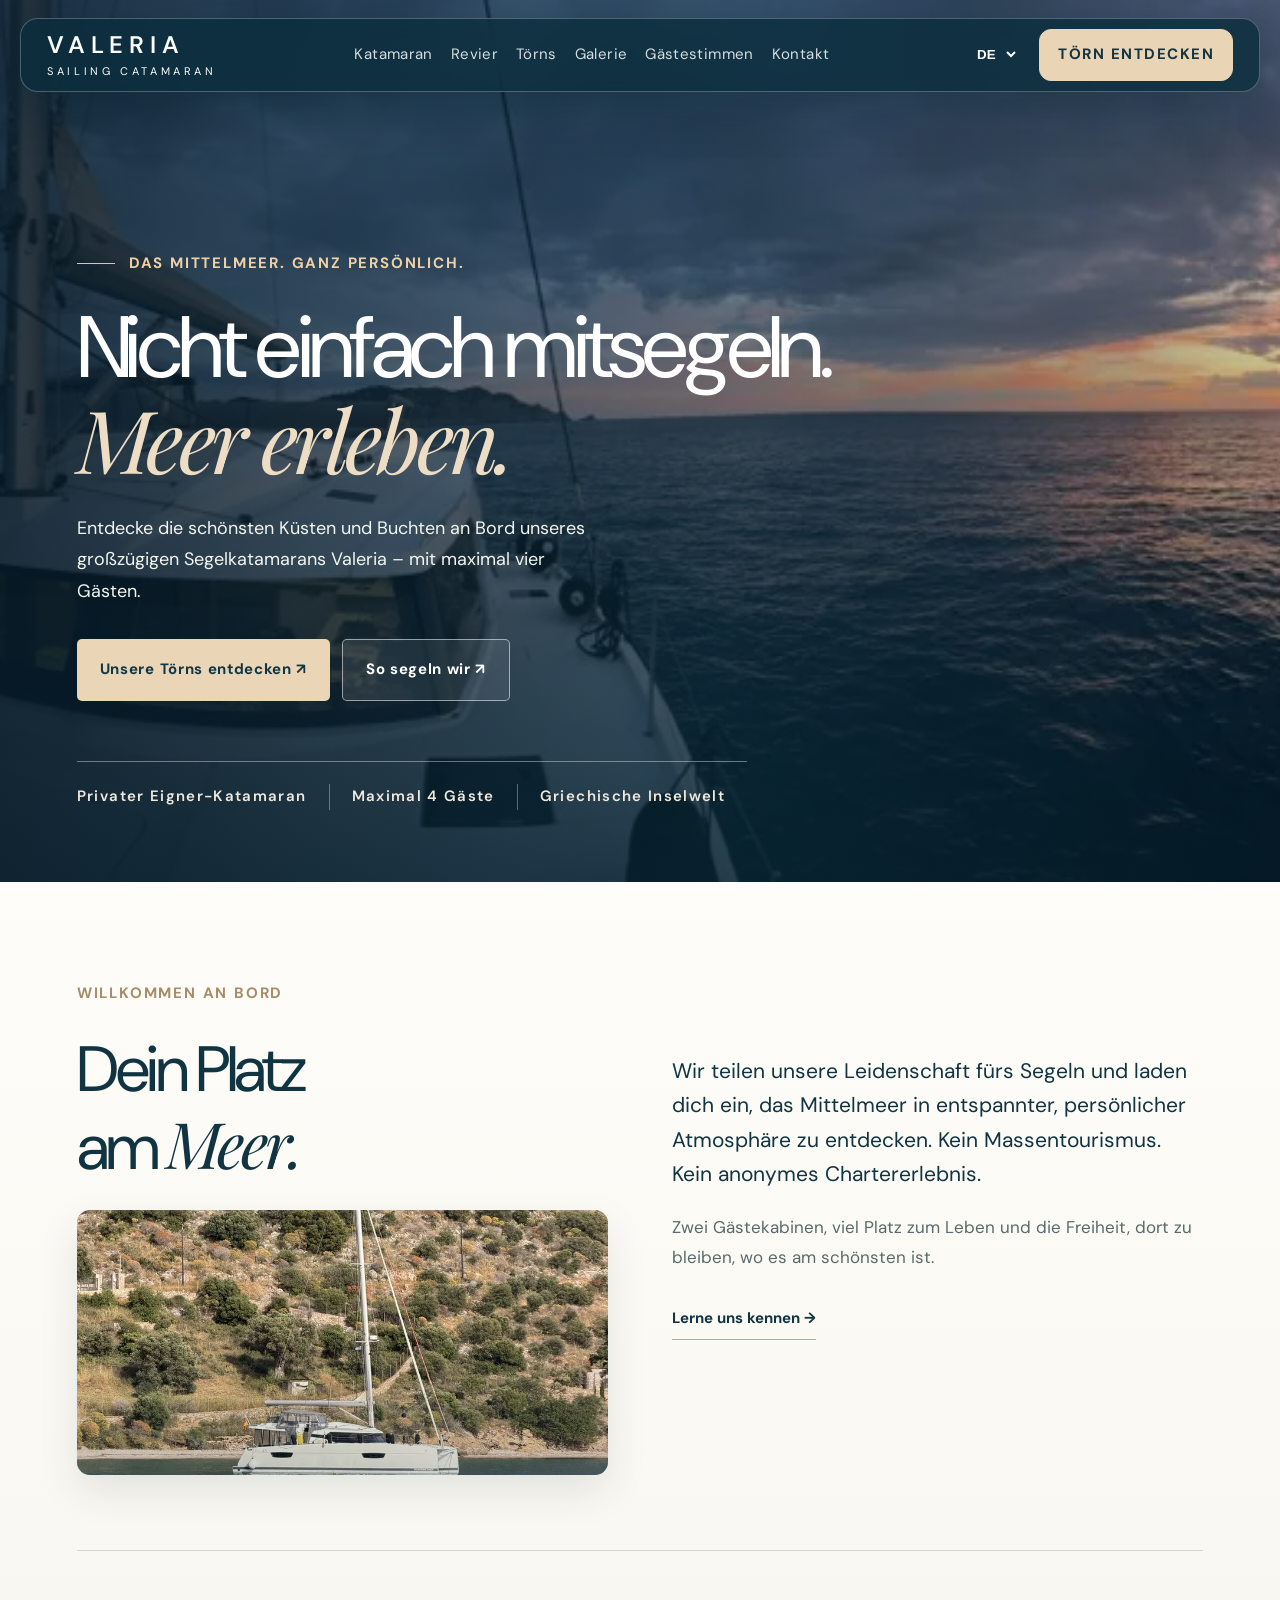
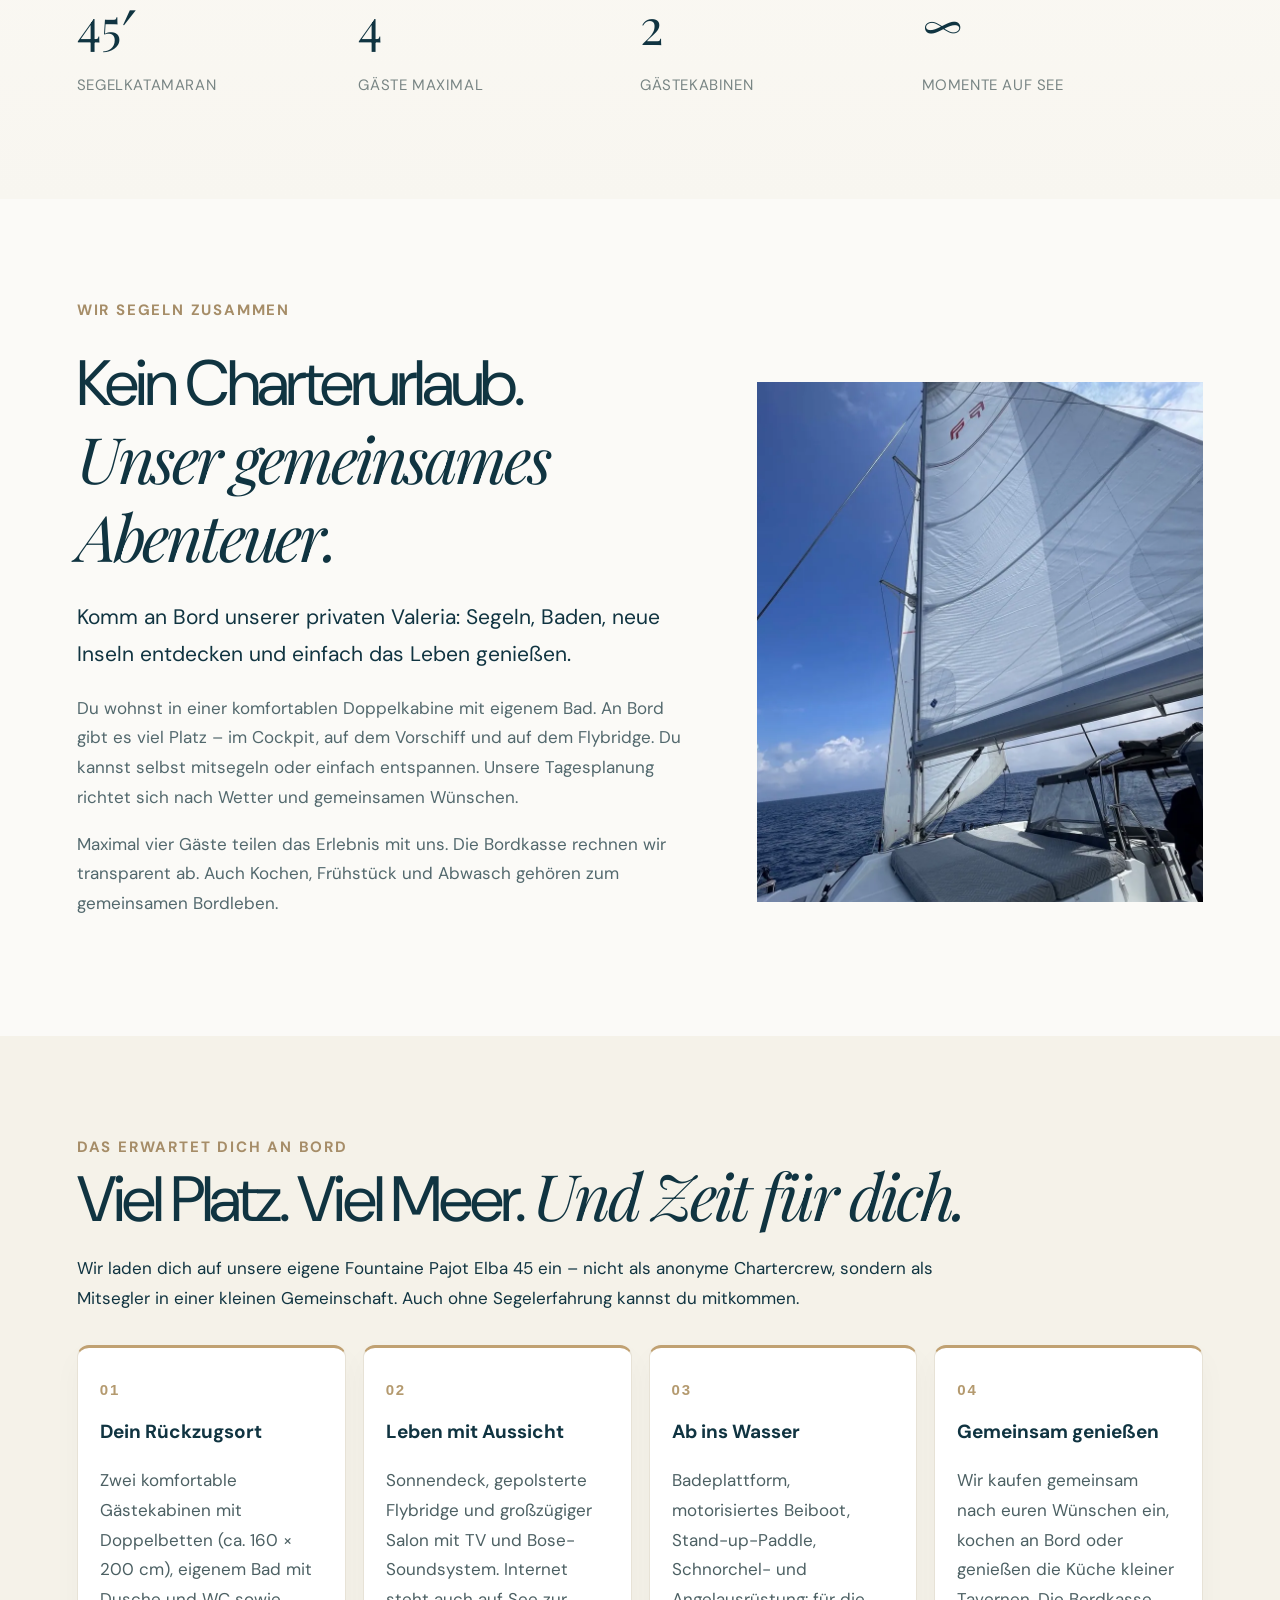
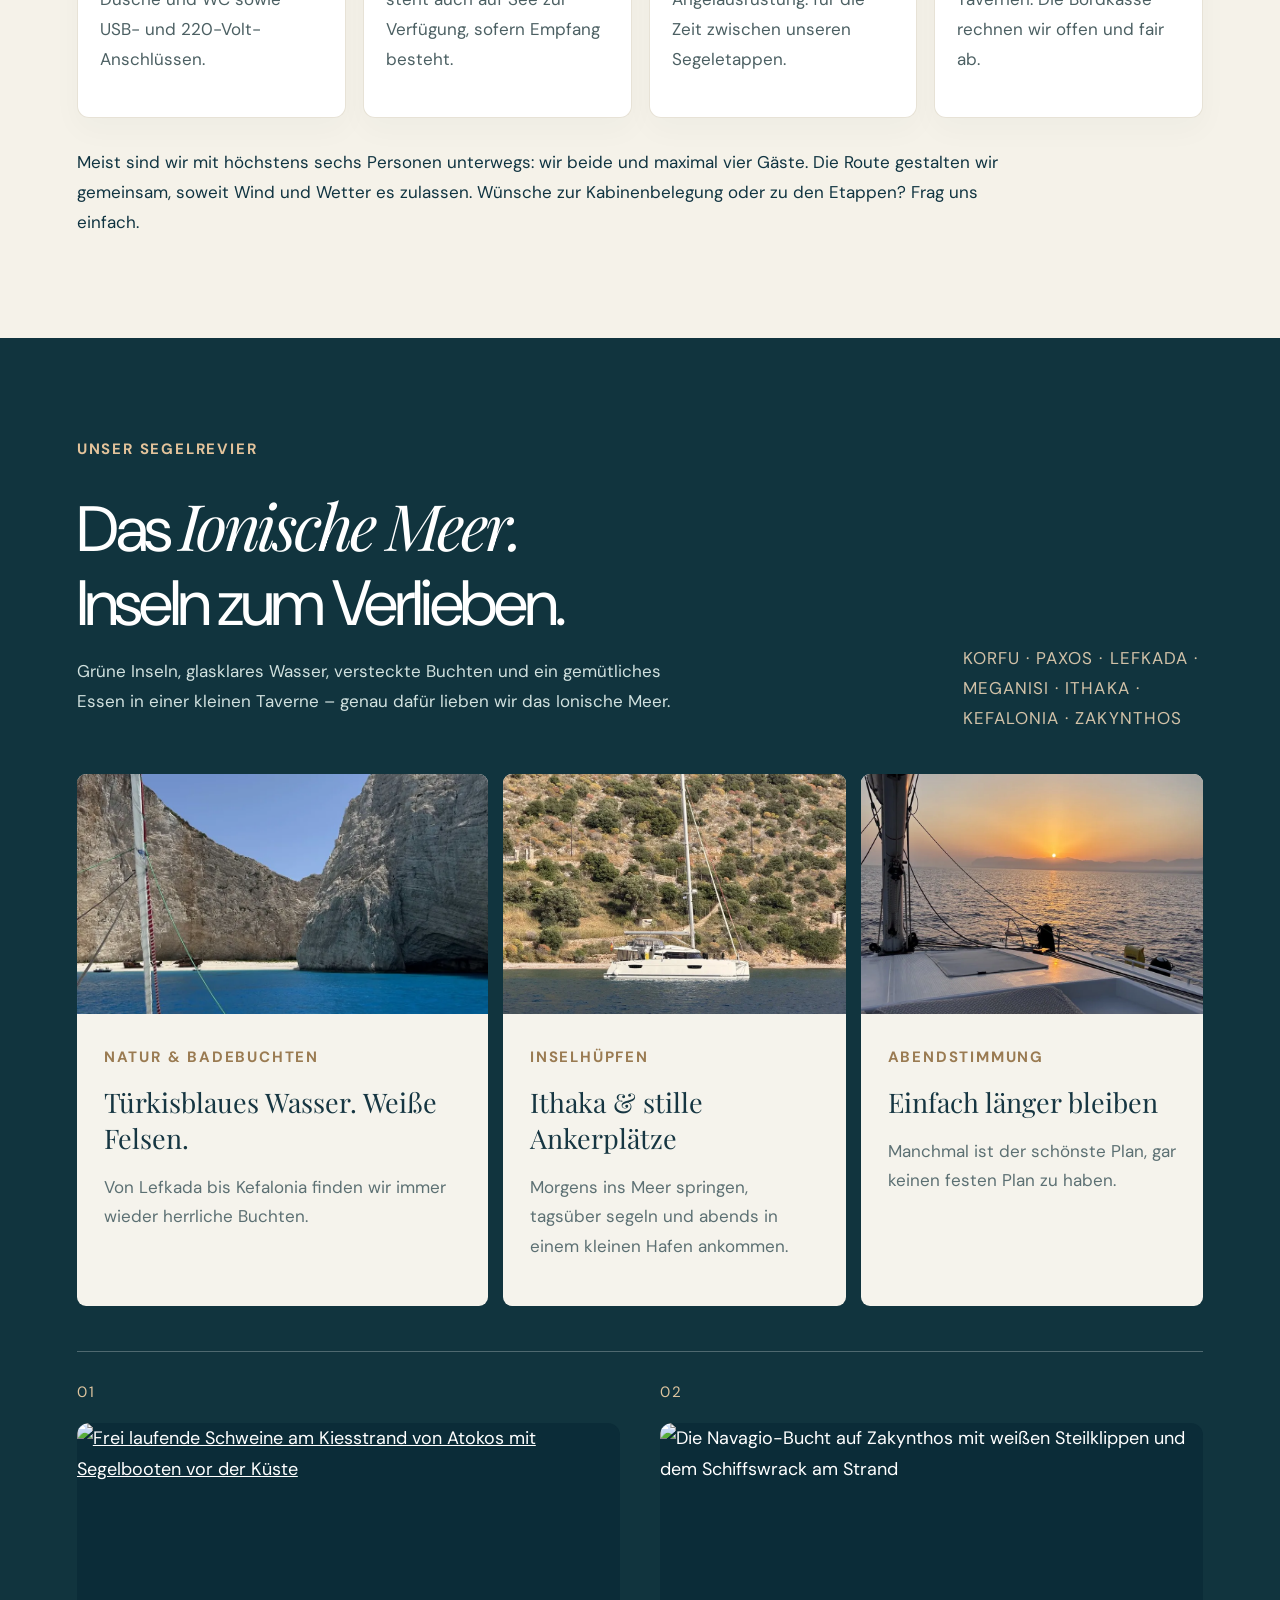
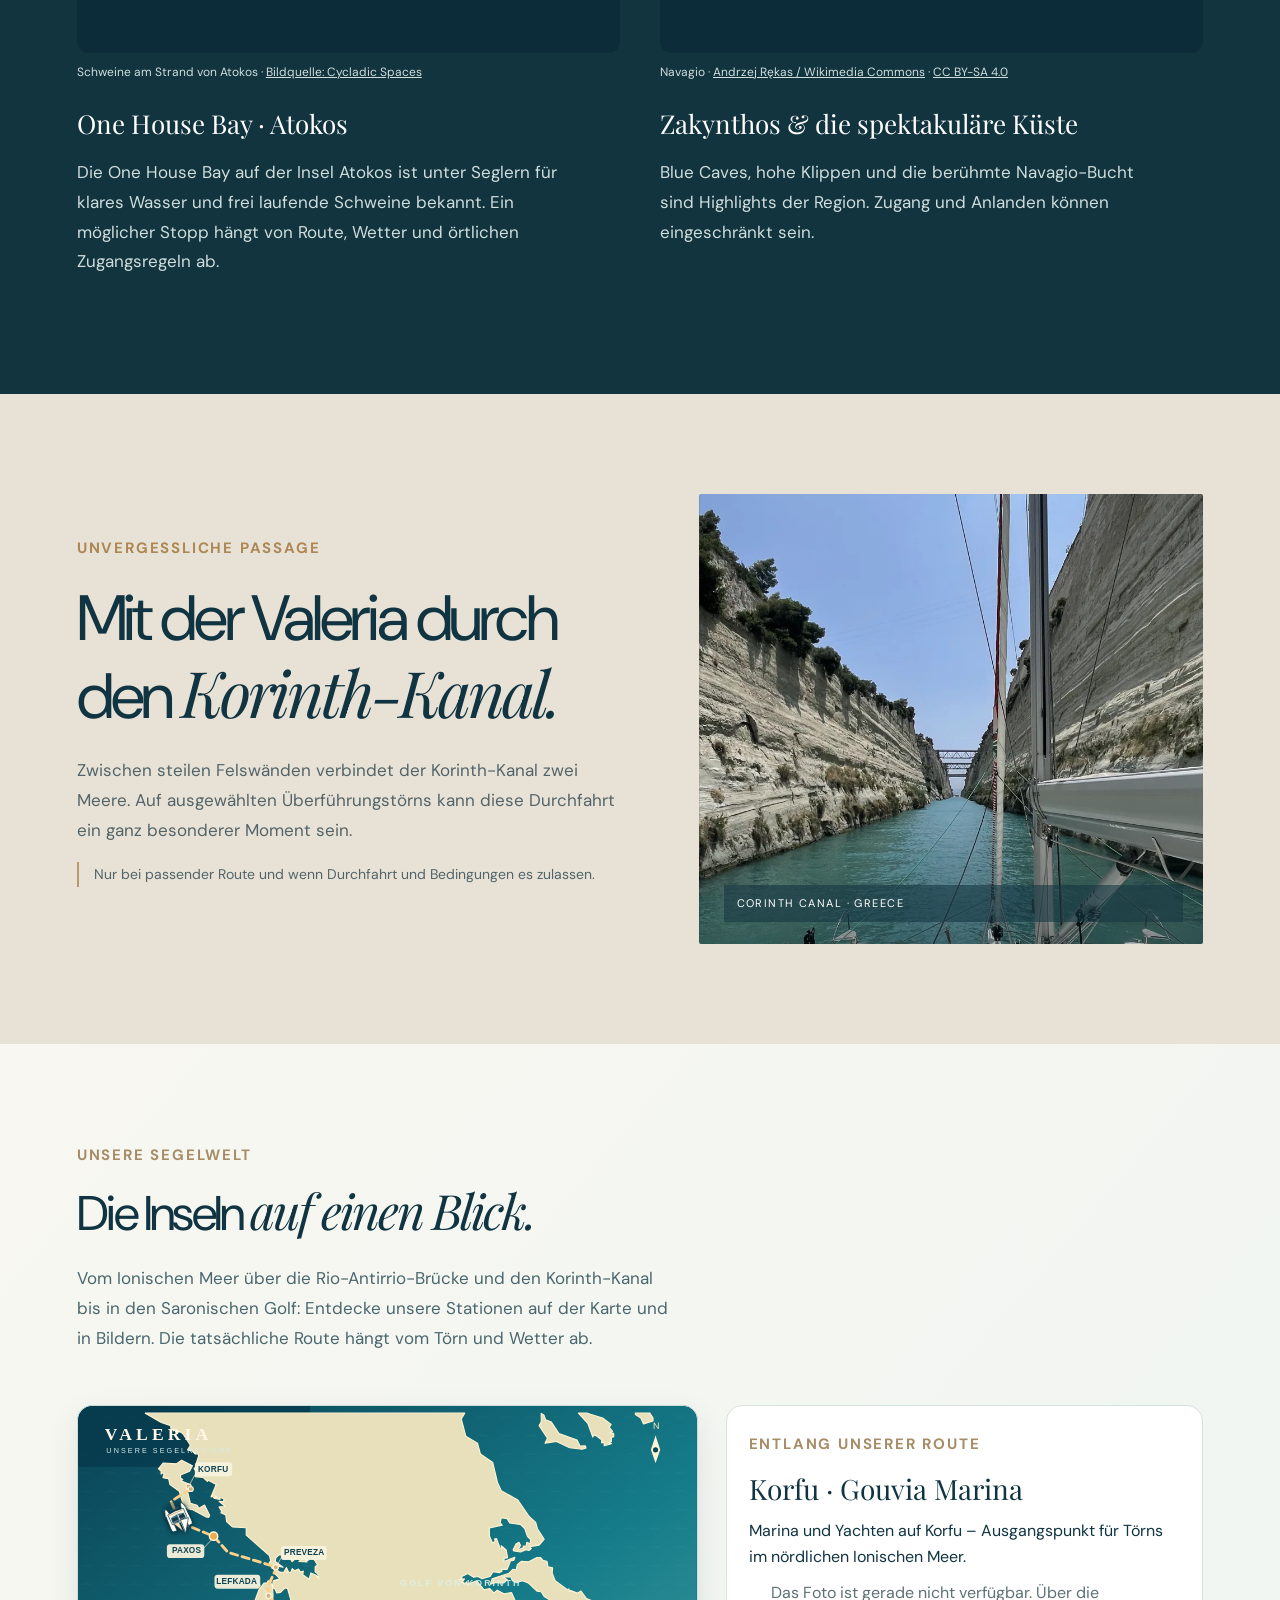
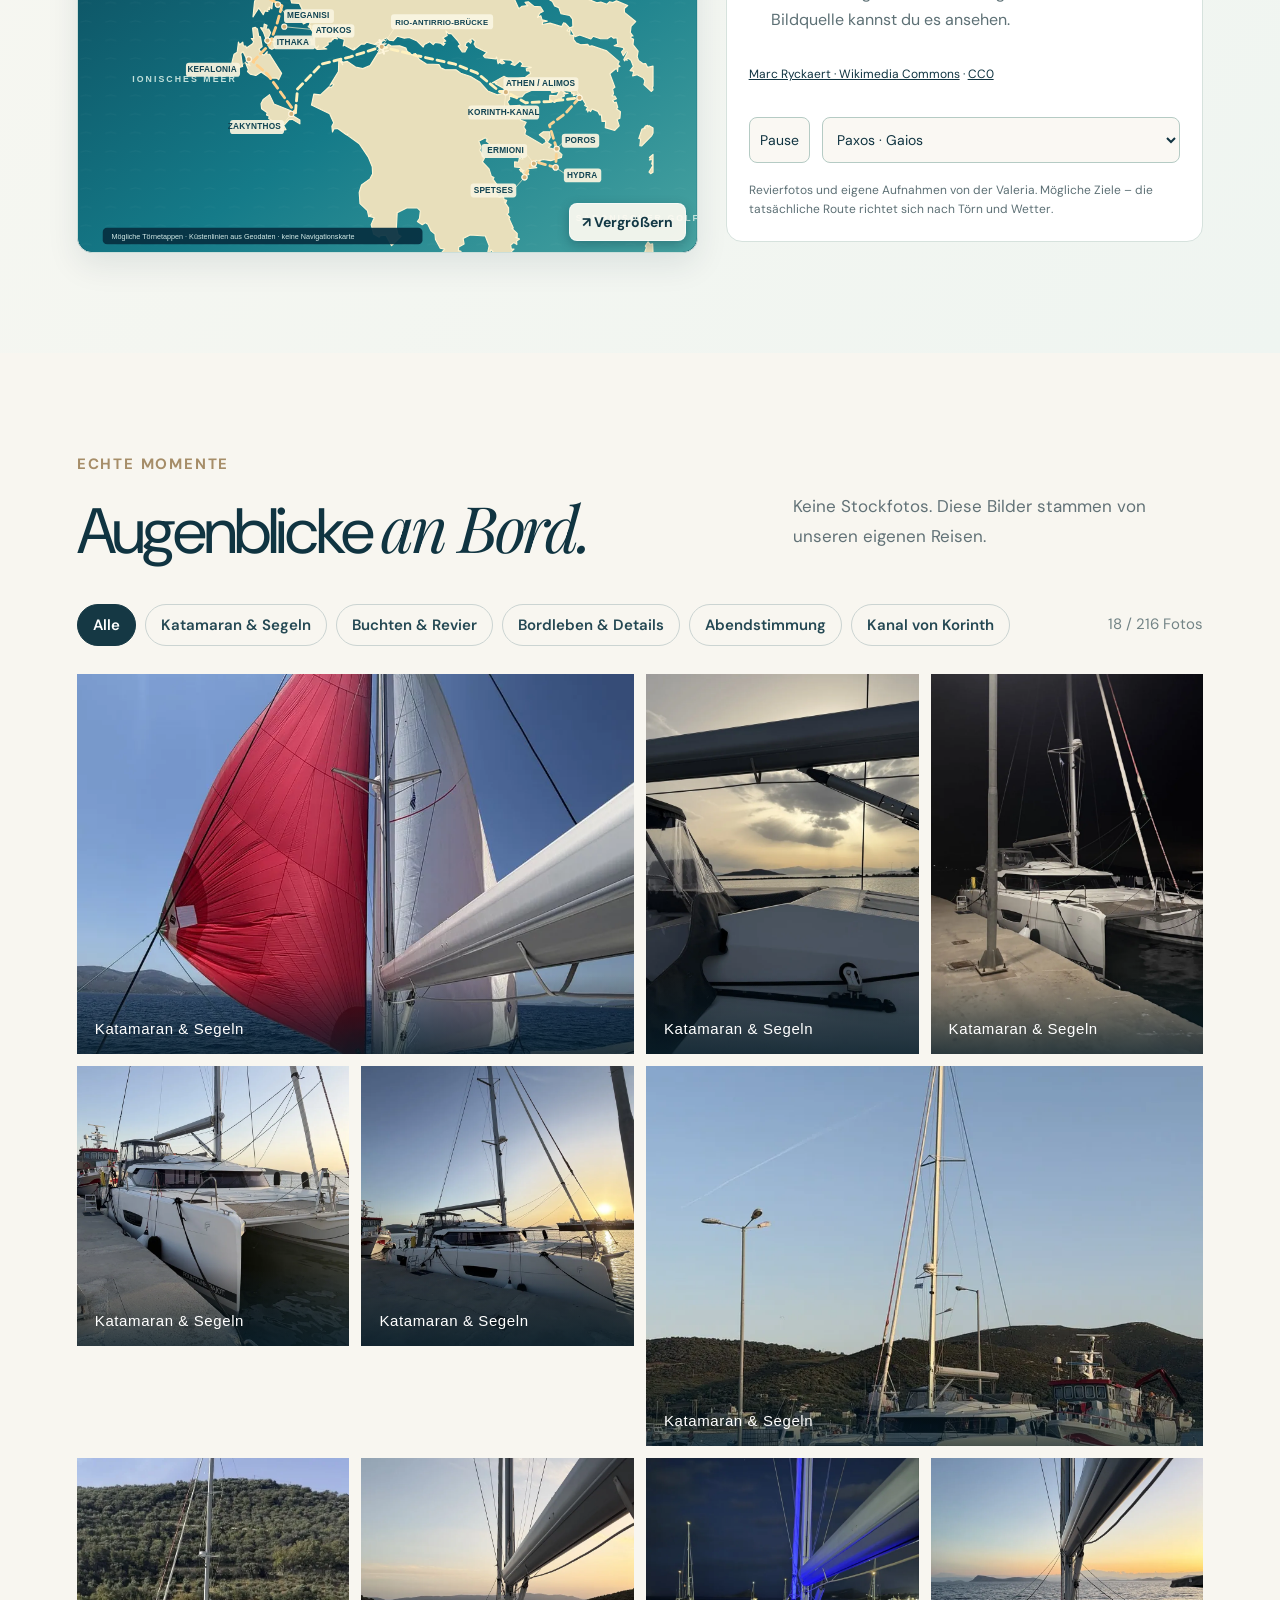
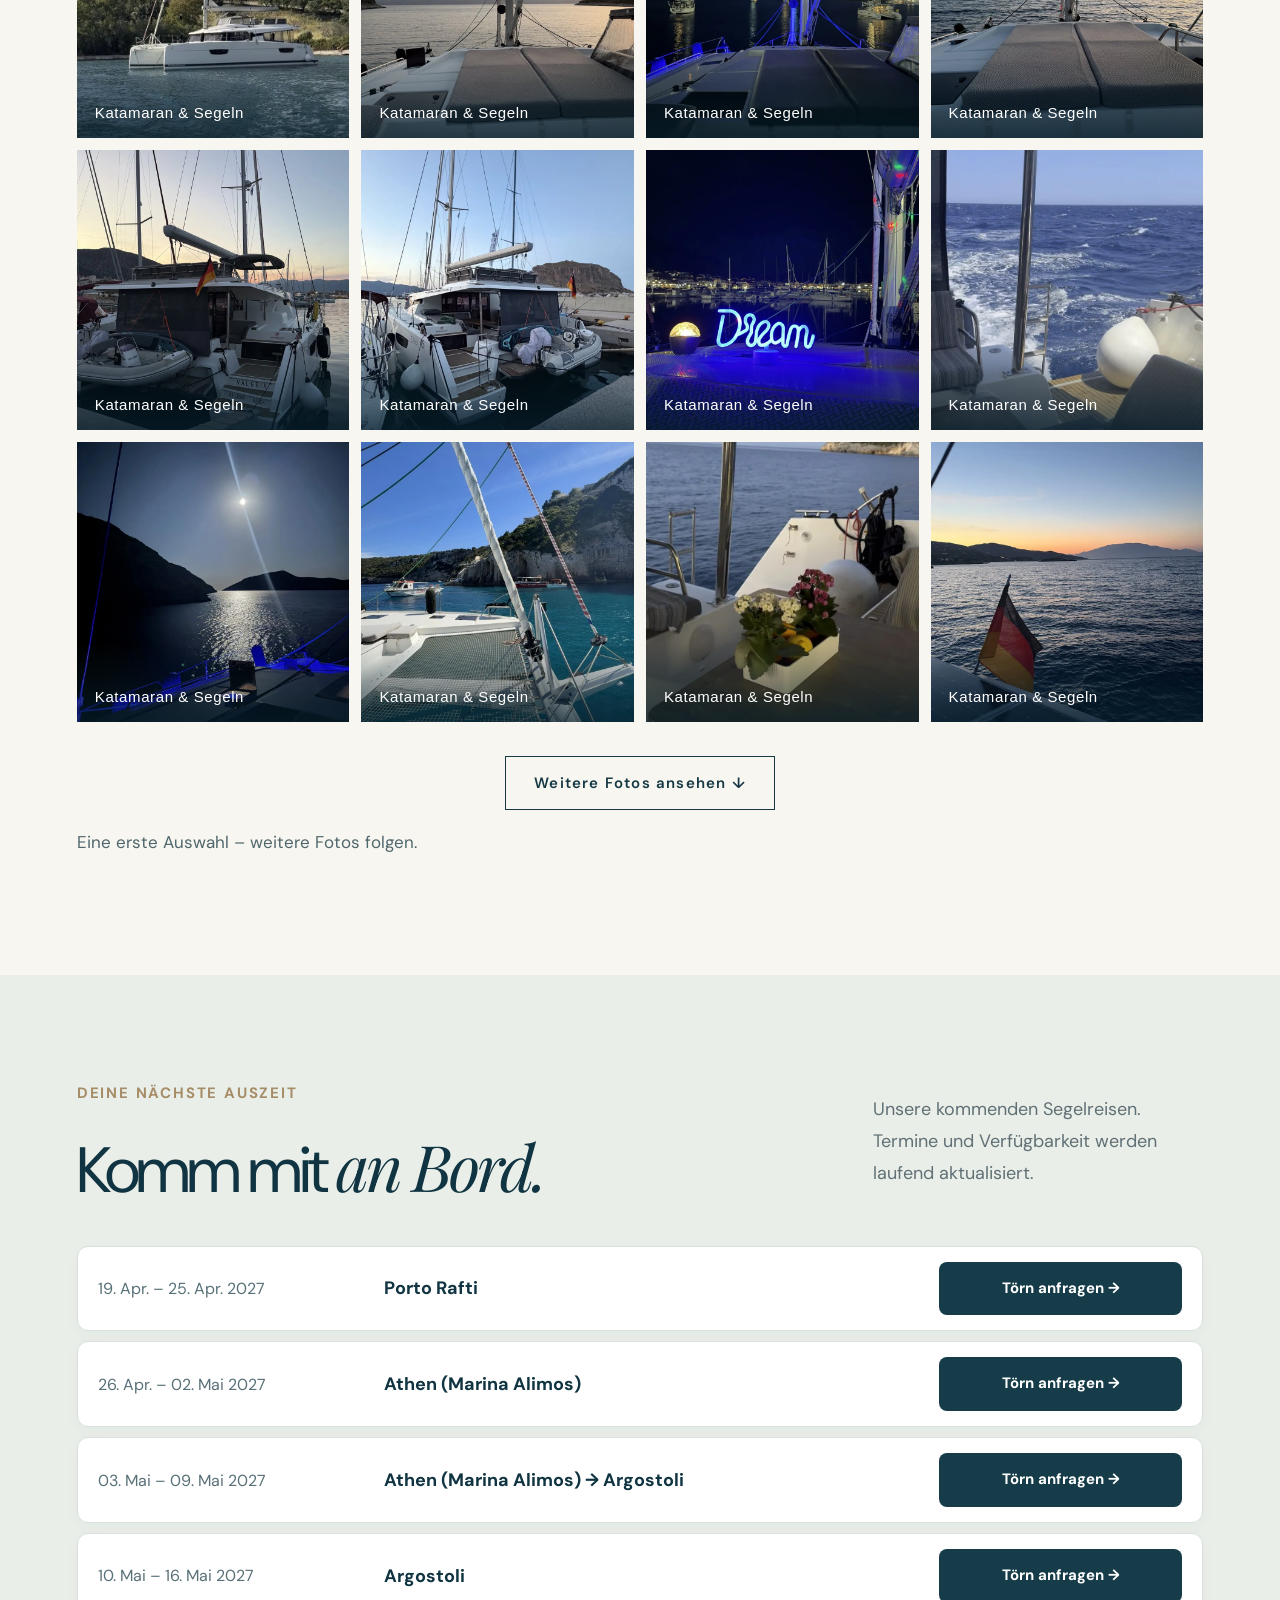
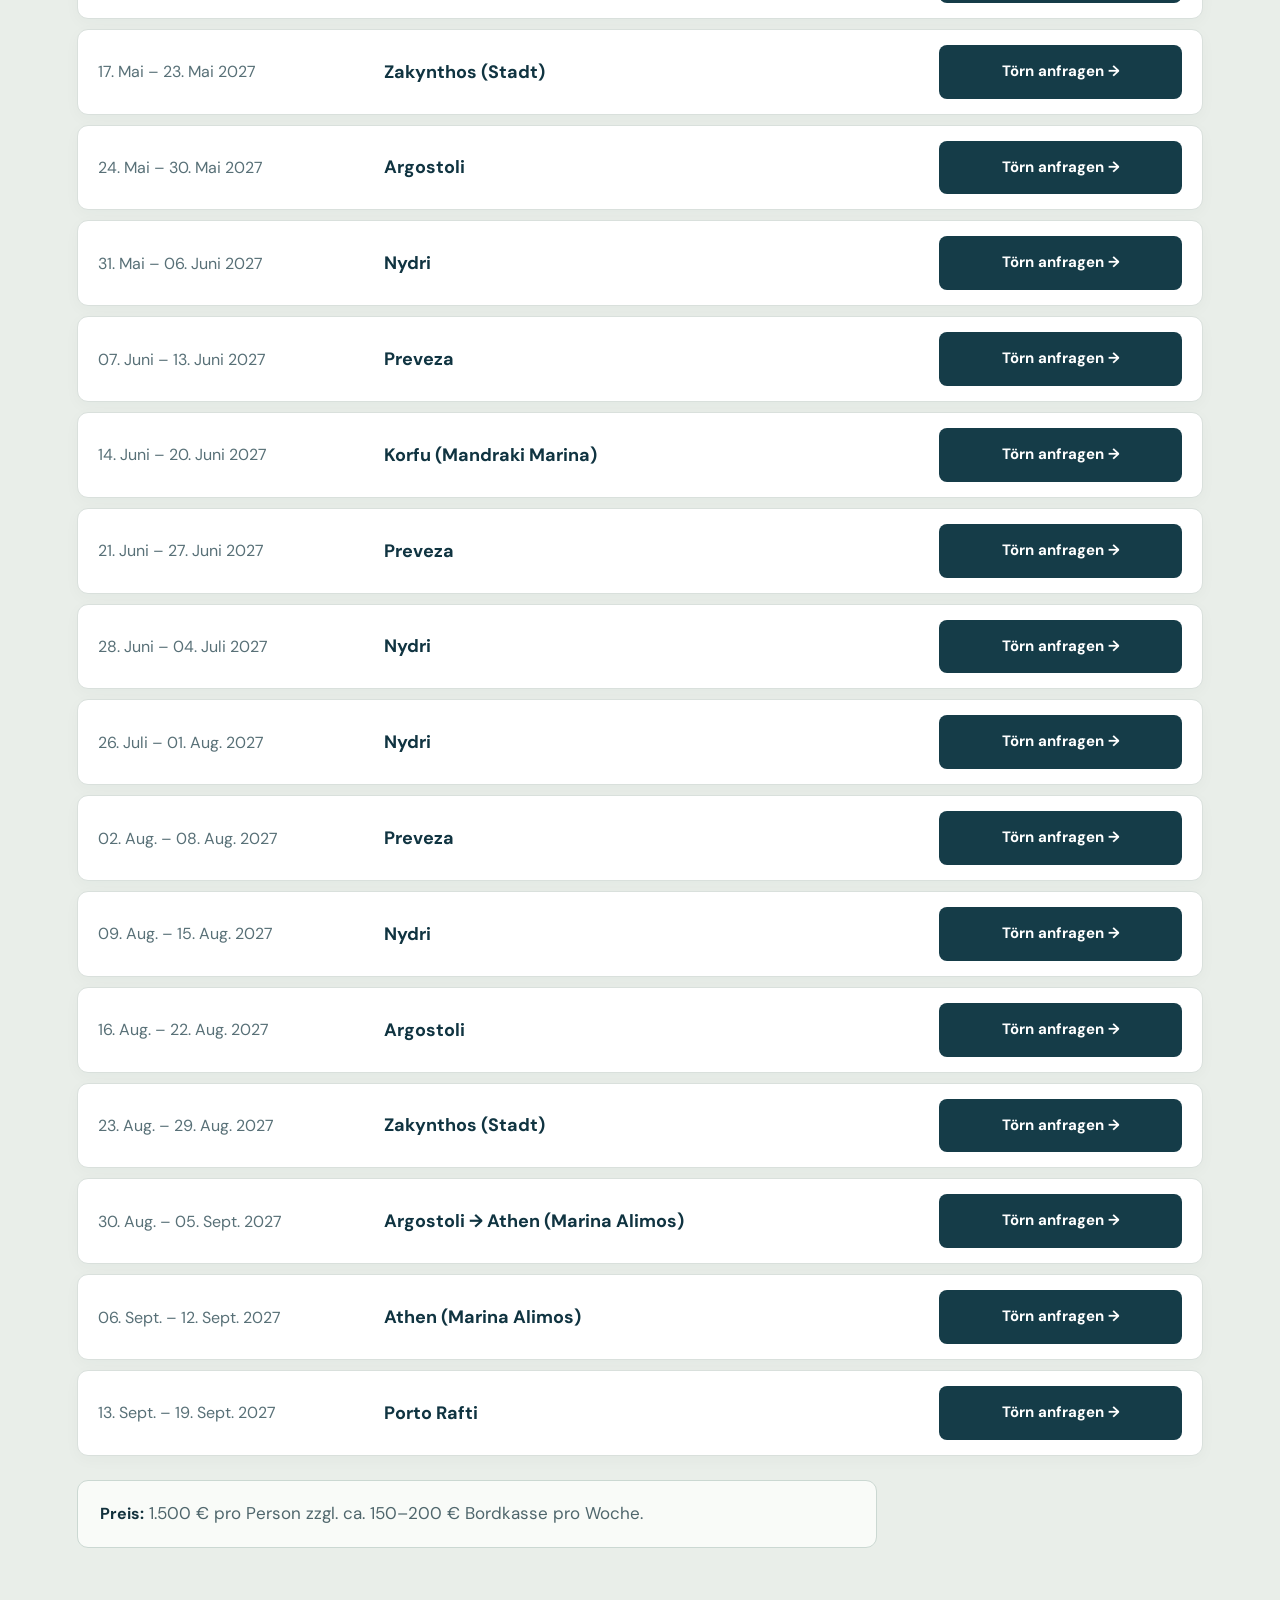
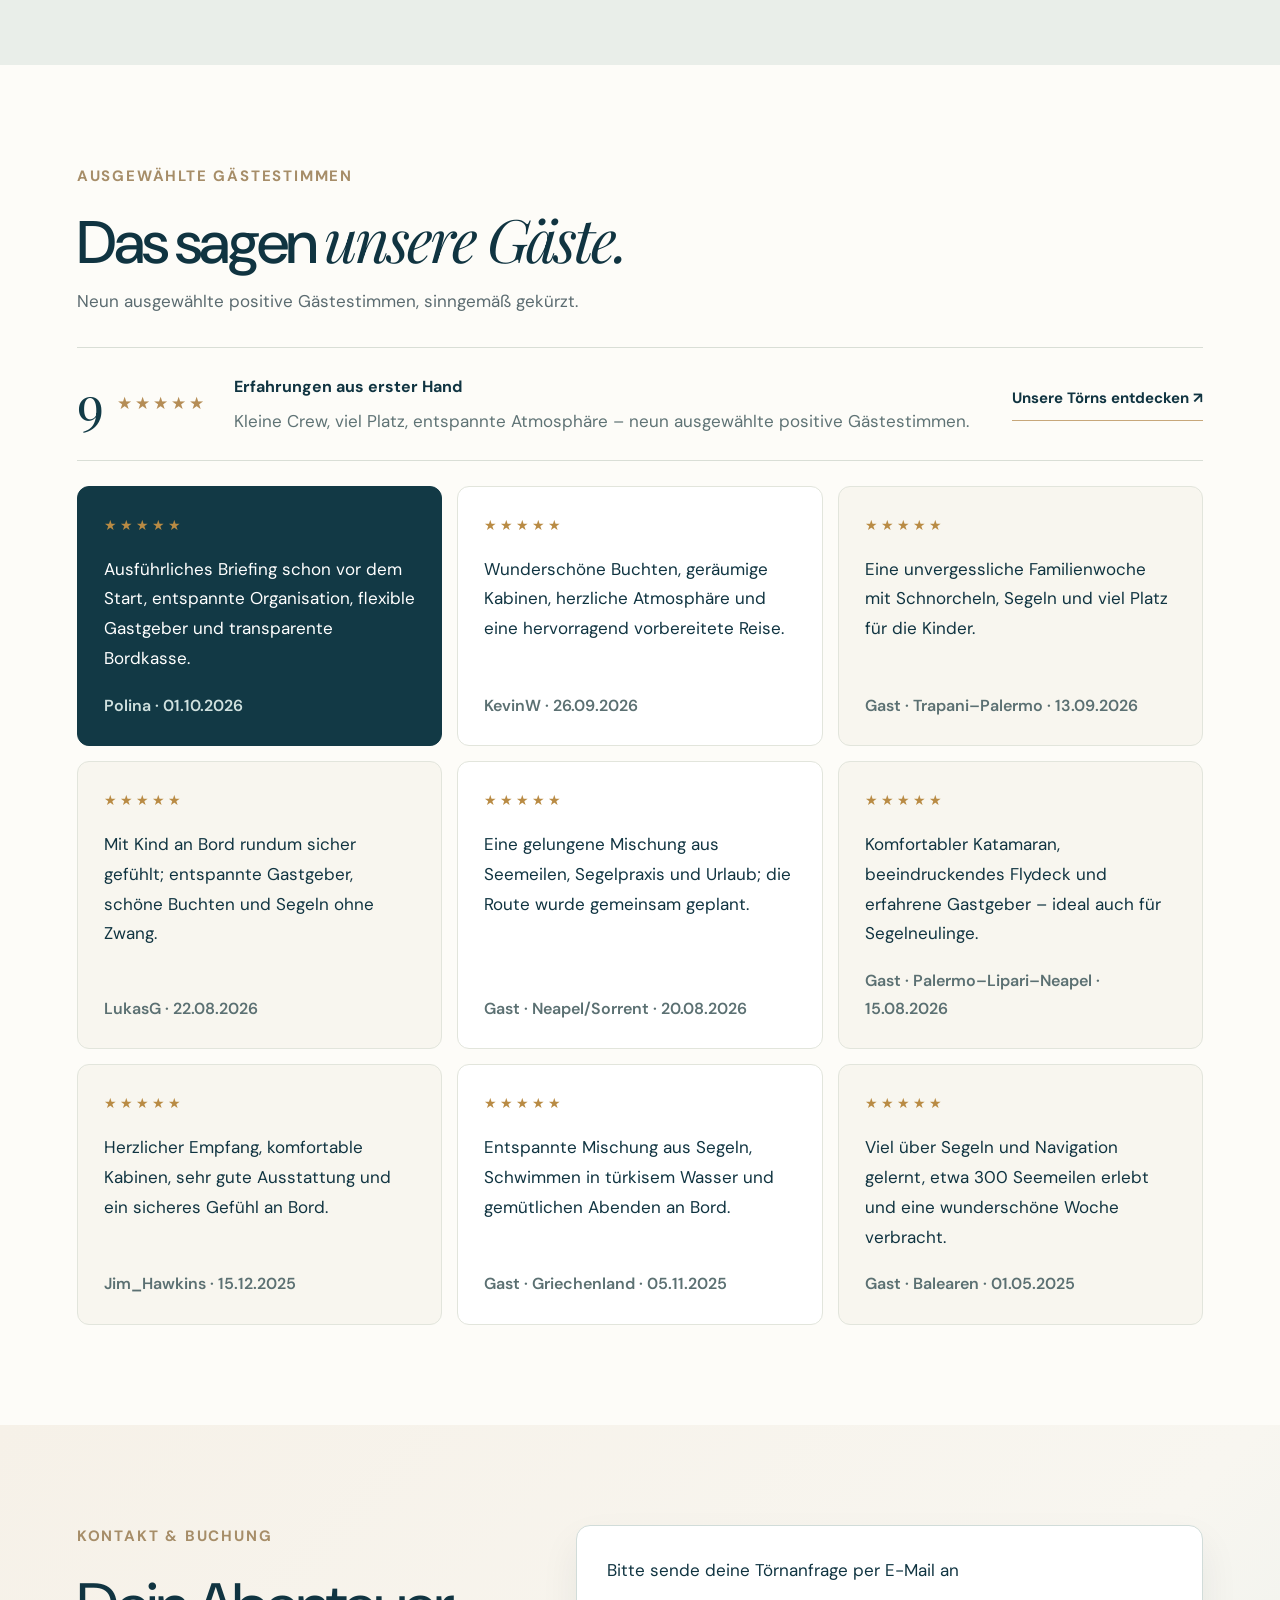
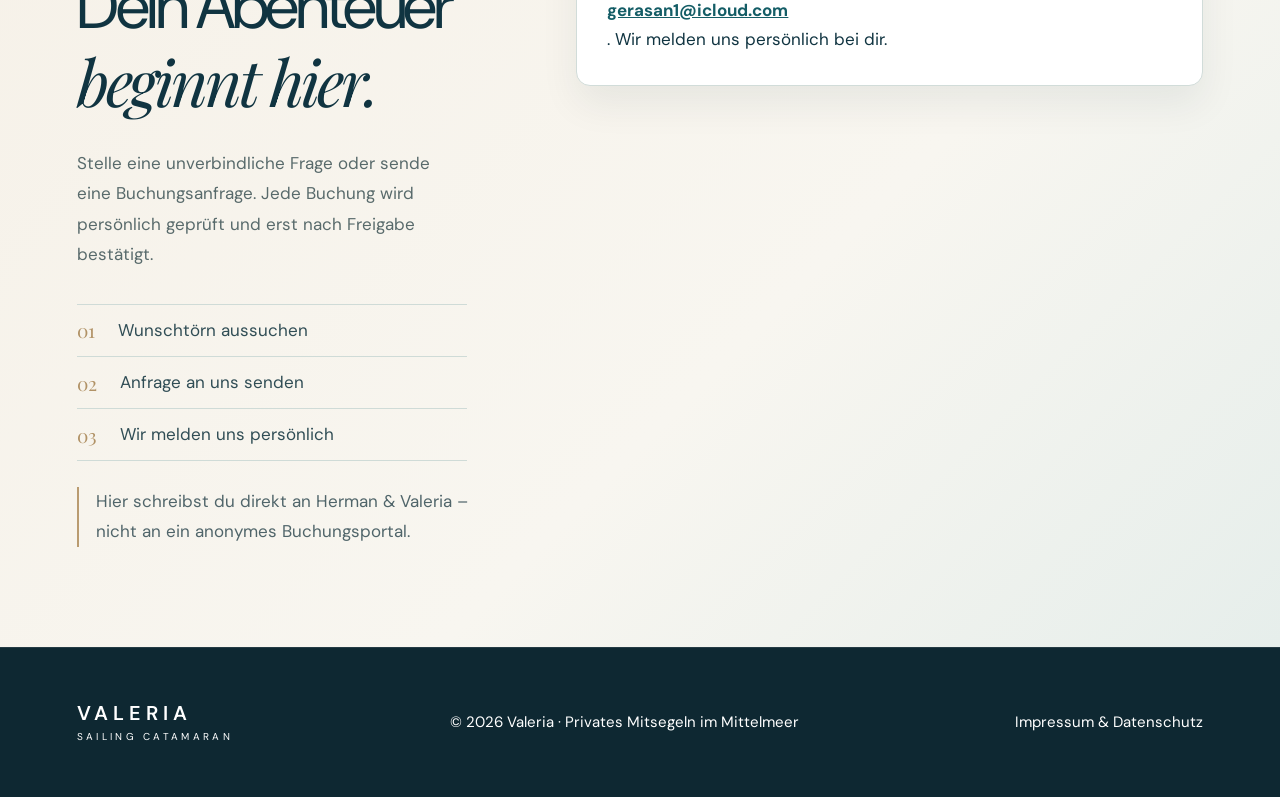
==== index.html @ 42d74fa1 "Remove internal visitor-facing notes and simplify legal information" ====
<!DOCTYPE html>

<html lang="de"><head><meta charset="utf-8"/><meta content="width=device-width,initial-scale=1" name="viewport"/><meta content="#102d38" name="theme-color"/><meta content="Mitsegeln auf dem privaten Segelkatamaran Valeria – Fountaine Pajot Elba 45. Entdecke das Mittelmeer in kleiner Runde." name="description"/><title>VALERIA | Sail the extraordinary</title><link href="styles.css" rel="stylesheet"/><meta content="VALERIA | Privates Mitsegeln im Mittelmeer" property="og:title"/><meta content="Entspanntes Mitsegeln auf unserem Katamaran Valeria – kleine Crew, große Erlebnisse." property="og:description"/><meta content="25.0" name="version"/></head><body><a class="skip-link" href="#experience">Zum Inhalt springen</a><header class="nav"><a class="logo" href="#top">VALERIA<span>SAILING CATAMARAN</span></a><nav id="nav"><a data-i="navBoat" href="#experience">Katamaran</a><a data-i="navRegion" href="#region">Revier</a><a data-i="navTrips" href="#trips">Törns</a><a data-i="navGallery" href="#gallery">Galerie</a><a data-i="navReviews" href="#reviews">Gästestimmen</a><a data-i="navContact" href="#contact">Kontakt</a></nav><div class="nav-right"><button aria-controls="nav" aria-expanded="false" aria-label="Menü öffnen" class="nav-toggle" id="navToggle" type="button"><span></span><span></span><span></span></button><select aria-label="Language" id="lang"><option value="de">DE</option><option value="en">EN</option><option value="ru">RU</option></select><a class="nav-cta" data-i="navBook" href="#trips">Törn entdecken</a></div></header><main id="top"><section class="hero"><div class="hero-shade"></div><div class="hero-inner"><div class="eyebrow" data-i="heroKicker">DAS MITTELMEER. GANZ PERSÖNLICH.</div><h1 data-i="heroTitle">Nicht einfach mitsegeln.<br/><em>Meer erleben.</em></h1><p data-i="heroBody">Entdecke die schönsten Küsten und Buchten an Bord unseres großzügigen Segelkatamarans Valeria – mit maximal vier Gästen.</p><div class="hero-actions"><a class="btn btn-light" data-i="heroButton" href="#trips">Unsere Törns entdecken <span>↗</span></a><a class="btn btn-ghost" data-i="heroSecondary" href="#experience">So segeln wir <span aria-hidden="true">↗</span></a></div><div class="hero-foot"><span data-i="heroDetail1">Privater Eigner-Katamaran</span><span data-i="heroDetail2">Maximal 4 Gäste</span><span data-i="heroDetail3">Griechische Inselwelt</span></div></div></section><section class="intro section" id="experience"><div class="section-kicker" data-i="introKicker">WILLKOMMEN AN BORD</div><div class="intro-grid"><div class="intro-heading-stack"><h2 data-i="introTitle">Dein Platz<br/>am <em>Meer.</em></h2><figure class="intro-seascape"><img src="images/favoriten/A1-valeria-000088.webp" alt="Blick vom Bug der Valeria auf eine mediterrane Bucht" loading="lazy" decoding="async"/></figure></div><div><p class="lead" data-i="introBody">Wir teilen unsere Leidenschaft fürs Segeln und laden dich ein, das Mittelmeer in entspannter, persönlicher Atmosphäre zu entdecken. Kein Massentourismus. Kein anonymes Chartererlebnis.</p><p data-i="introBody2">Zwei Gästekabinen, viel Platz zum Leben und die Freiheit, dort zu bleiben, wo es am schönsten ist.</p><a class="text-link" data-i="introLink" href="#contact">Lerne uns kennen →</a></div></div><div class="stats"><div><strong>45′</strong><span data-i="statBoat">Segelkatamaran</span></div><div><strong>4</strong><span data-i="statGuests">Gäste maximal</span></div><div><strong>2</strong><span data-i="statCabins">Gästekabinen</span></div><div><strong>∞</strong><span data-i="statMemories">Momente auf See</span></div></div></section><section class="section lifestyle" id="life"><div class="section-kicker" data-i="lifeKicker">UNSER MITSEGELKONZEPT</div><div class="lifestyle-layout"><div><h2 data-i="lifeTitle">Kein Charterurlaub.<br/><em>Unser gemeinsames Abenteuer.</em></h2><p class="lead" data-i="lifeLead">Komm an Bord unserer privaten Valeria und entdecke das Mittelmeer so, wie wir es lieben: mit Zeit zum Genießen, Segeln, Baden und Entdecken.</p><p data-i="lifeBody">Du wohnst in einer komfortablen Doppelkabine mit eigenem Bad. Auf dem großzügigen Katamaran gibt es reichlich Platz – an Deck, im Cockpit und oben auf dem Flybridge. Du kannst beim Segeln mitmachen oder einfach das Meer genießen. Wir planen unsere Tage gemeinsam, je nach Wetter und Lust auf neue Buchten.</p><p data-i="lifeBody2">Wir segeln in kleiner Runde mit maximal vier Gästen. Die Bordkasse rechnen wir transparent gemeinsam ab; auch beim Kochen und Bordleben packen alle ein bisschen mit an.</p></div><img alt="Unter weißen Segeln: Blick über das Deck der Valeria auf dem Mittelmeer" loading="lazy" src="images/favoriten/A3-valeria-002201.webp"/></div></section>
<section class="section detail-offer" id="angebot"><div class="section-kicker" data-i="offerKicker">WAS DICH AN BORD ERWARTET</div><h2 data-i="offerTitle">Viel Platz. Viel Meer. <em>Und Zeit für dich.</em></h2><p class="lead" data-i="offerIntro">Wir laden dich auf unsere eigene Fountaine Pajot Elba 45 ein – nicht als anonyme Chartercrew, sondern als Mitsegler in einer kleinen Gemeinschaft. Auch ohne Segelerfahrung kannst du mitkommen.</p><div class="offer-grid"><article><span>01</span><h3 data-i="offerCabinTitle">Dein Rückzugsort</h3><p data-i="offerCabin">Zwei gemütliche Gästekabinen mit großen Doppelbetten (ca. 160 × 200 cm), jeweils eigenem Bad mit Dusche und WC, USB und 220-Volt-Anschluss.</p></article><article><span>02</span><h3 data-i="offerComfortTitle">Leben mit Aussicht</h3><p data-i="offerComfort">Sonnendeck und Flybridge mit Polstern, großzügiger Salon mit TV und Bose-Soundsystem sowie Internet auch auf See, soweit Verbindung verfügbar ist.</p></article><article><span>03</span><h3 data-i="offerWaterTitle">Ab ins Wasser</h3><p data-i="offerWater">Badeplattform, motorisiertes Beiboot, Stand-up-Paddle, Schnorchel- und Angelausrüstung: Zwischen den Segeletappen gibt es viel zu entdecken.</p></article><article><span>04</span><h3 data-i="offerFoodTitle">Gemeinsam genießen</h3><p data-i="offerFood">Wir kaufen zu Beginn gemeinsam nach euren Wünschen ein, kochen an Bord oder gehen in kleine Tavernen. Die gemeinsamen Ausgaben rechnen wir transparent über die Bordkasse ab.</p></article></div><p class="offer-bottom" data-i="offerFlexible">Bei uns sind insgesamt höchstens sechs Menschen an Bord: wir beide und maximal vier Gäste. Route und Tagesablauf stimmen wir mit der Crew ab – immer mit Blick auf Wetter und Sicherheit. Einzelbelegung einer Kabine oder besondere Wünsche? Sprich uns einfach an.</p></section><section class="section region" id="region"><div class="section-kicker" data-i="regionKicker">UNSER SEGELREVIER</div><div class="region-top"><div><h2 data-i="regionTitle">Das <em>Ionische Meer.</em><br/>Inseln zum Verlieben.</h2><p class="region-lead" data-i="regionLead">Grüne Inseln, tiefblaue Buchten, kleine Tavernen am Wasser und immer wieder ein Ankerplatz, an dem man am liebsten bleiben würde.</p></div><div class="region-strap" data-i="regionStrap">KORFU · PAXOS · LEFKADA · MEGANISI · ITHAKA · KEFALONIA · ZAKYNTHOS</div></div><div class="destination-grid"><article class="destination feature"><img alt="Steilküste und türkisblaues Meer" loading="lazy" src="images/favoriten/A1-valeria-000526.webp"/><div><span data-i="place1Tag">NATUR &amp; BADEBUCHTEN</span><h3 data-i="place1Title">Türkisblaues Wasser. Weiße Felsen.</h3><p data-i="place1Body">Zwischen Lefkada, Meganisi und Kefalonia verstecken sich Buchten, die man am schönsten vom Wasser aus entdeckt.</p></div></article><article class="destination"><img alt="Bucht vom Bug der Valeria" loading="lazy" src="images/favoriten/A1-valeria-000088.webp"/><div><span data-i="place2Tag">INSELHÜPFEN</span><h3 data-i="place2Title">Ithaka &amp; die kleinen Buchten</h3><p data-i="place2Body">Morgens ein Sprung ins Meer, nachmittags ein kleiner Hafen und abends gemeinsam essen.</p></div></article><article class="destination"><img alt="Sonnenuntergang auf einem Segeltörn" loading="lazy" src="images/favoriten/A2-valeria-001456.webp"/><div><span data-i="place3Tag">ABENDSTIMMUNG</span><h3 data-i="place3Title">Einfach länger bleiben</h3><p data-i="place3Body">Wenn die Sonne hinter den Inseln verschwindet, beginnt oft der schönste Teil des Tages.</p></div></article></div><div class="specials"><div><span class="special-number">01</span><figure class="special-photo"><a href="https://www.cycladicspaces.com.au/blog/atokos-the-island-where-wild-pigs-join-your-beach-party" target="_blank" rel="noopener"><img loading="lazy" decoding="async" src="https://images.squarespace-cdn.com/content/v1/681417070d98617d1517af74/bf19645c-e1d6-4d83-8295-b2a69f75e7b6/Atokos%2BPig%2BBeach%2BLefkada%2BWild%2BBoars.jpg?format=1000w" alt="Frei laufende Schweine am Kiesstrand von Atokos mit Segelbooten vor der Küste"/></a><figcaption>Schweine am Strand von Atokos · <a href="https://www.cycladicspaces.com.au/blog/atokos-the-island-where-wild-pigs-join-your-beach-party" target="_blank" rel="noopener">Bildquelle: Cycladic Spaces</a></figcaption></figure><h3 data-i="specialPigTitle">One House Bay · Atokos</h3><p data-i="specialPigBody">Nicht jeder schöne Stopp steht im Reiseführer. Unsere Lieblingsbuchten entdecken wir zusammen – die genaue Auswahl bestimmt der jeweilige Törn.</p></div><div><span class="special-number">02</span><figure class="special-photo"><img loading="lazy" decoding="async" src="https://upload.wikimedia.org/wikipedia/commons/thumb/8/8f/Navagio_Beach._View_of_the_Shipwreck_Beach.jpg/960px-Navagio_Beach._View_of_the_Shipwreck_Beach.jpg" alt="Die Navagio-Bucht auf Zakynthos mit weißen Steilklippen und dem Schiffswrack am Strand"/><figcaption>Navagio · <a href="https://commons.wikimedia.org/wiki/File:Navagio_Beach._View_of_the_Shipwreck_Beach.jpg" target="_blank" rel="noopener">Andrzej Rękas / Wikimedia Commons</a> · <a href="https://creativecommons.org/licenses/by-sa/4.0/" target="_blank" rel="noopener">CC BY-SA 4.0</a></figcaption></figure><h3 data-i="specialNavTitle">Zakynthos &amp; die spektakuläre Küste</h3><p data-i="specialNavBody">Berühmte Steilküsten, die Blue Caves und die eindrucksvolle Navagio-Bucht – je nach Route, Wetter und örtlichen Zugangsbeschränkungen.</p></div></div></section>
<section class="section canal" id="corinth"><div class="canal-copy"><div class="section-kicker" data-i="canalKicker">EIN BESONDERER MOMENT</div><h2 data-i="canalTitle">Mit der Valeria durch den <em>Korinth-Kanal.</em></h2><p data-i="canalBody">Eine schmale Wasserstraße zwischen gewaltigen Felswänden: Der Korinth-Kanal verbindet den Saronischen mit dem Korinthischen Golf. Auf passenden Überführungstörns kann diese Passage zu einem unvergesslichen Erlebnis werden.</p><p class="canal-note" data-i="canalNote">Die Durchfahrt ist kein fester Bestandteil jedes Törns und hängt von Route, Öffnung und behördlichen Vorgaben ab.</p></div><div aria-label="Valeria passiert den Kanal von Korinth – Originalaufnahme" class="canal-art" role="img" style="background-image:linear-gradient(0deg,rgba(7,28,36,.28),transparent 45%),url('images/favoriten/A4-IMG_8507.webp');background-size:cover;background-position:center;"><span>CORINTH CANAL · GREECE</span></div></section>
<section class="section route-map-section" id="map"><div class="map-story route-heading"><div class="section-kicker" data-i="mapKicker">UNSERE SEGELWELT</div><h2 data-i="mapTitle">Die Inseln <em>auf einen Blick.</em></h2><p class="map-lead" data-i="mapSubtitle">Vom Ionischen Meer über Zakynthos und den Korinth-Kanal bis nach Athen, Poros, Hydra, Ermioni und Spetses. Die Linien zeigen mögliche Etappen, keine feste Route.</p></div><figure class="illustrated-map valeria-route-map"><svg xmlns="http://www.w3.org/2000/svg" viewBox="0 0 1200 865" width="1200" height="865" role="group" aria-labelledby="map-title map-desc" id="ionian-map">
<title id="map-title">Revierkarte der Valeria</title><desc id="map-desc">Geografisch angelehnte Küstenlinien des Ionischen Meeres, des Golfs von Korinth und des Saronischen Golfs mit beschrifteten Inseln und möglichen Etappen. Ein Segelkatamaran bewegt sich entlang der Route.</desc>
<defs><linearGradient id="ocean" x2="1" y2="1"><stop stop-color="#0a4254"/><stop offset=".57" stop-color="#157b89"/><stop offset="1" stop-color="#48a3a1"/></linearGradient>
<pattern id="seawaves" width="48" height="36" patternUnits="userSpaceOnUse"><path d="M 5 23 Q 15 18 26 23" stroke="#d9f6e8" stroke-opacity=".075" fill="none"/></pattern>
<filter id="boatshadow" x="-100%" y="-100%" width="300%" height="300%"><feGaussianBlur stdDeviation="5"/></filter></defs>
<style>#ionian-map .place{font-family:'Trebuchet MS',Arial,sans-serif;font-size:16px;font-weight:bold;letter-spacing:.4px;fill:#104352}#ionian-map .label-line{fill:none;stroke:#fff3cf;stroke-width:1.5;opacity:.85}#ionian-map .water-label{font:700 17px Arial,sans-serif;letter-spacing:4px;fill:#dbf2e9;opacity:.87}#ionian-map .small-copy{font:500 14px Arial,sans-serif;fill:#d4ebe8}#ionian-map .map-logo{font:bold 34px Georgia,serif;letter-spacing:8px;fill:#fff8e8}@media(prefers-reduced-motion:reduce){#valeria-boat{animation:none!important}}</style>
<rect width="1200" height="865" fill="url(#ocean)"/><rect width="1200" height="865" fill="url(#seawaves)"/><rect x="0" y="0" width="450" height="118" rx="0" fill="#06384b" opacity=".72"/>
<g fill="#e8dfbb" stroke="#fff4d2" stroke-width="2.2" stroke-linejoin="round"><path d="M 1108.9,13.9 L 1115.1,23.5 L 1115.1,28.8 L 1096.7,34.9 L 1091.4,23.1 L 1080.9,16.6 L 1080.5,13.9 L 1108.9,13.9 Z"/><path d="M 987.6,13.9 L 1017.3,23.4 L 1033.8,35.6 L 1030.1,41.6 L 1036.6,49.1 L 1031.6,52.1 L 1038.6,52.9 L 1039.0,59.7 L 1034.3,61.1 L 1034.2,69.0 L 1028.4,70.3 L 1034.3,72.9 L 1020.6,77.1 L 1020.0,70.3 L 1015.6,71.6 L 1015.5,65.7 L 1005.6,58.2 L 1000.0,56.4 L 998.3,60.4 L 988.6,33.8 L 970.4,13.9 L 987.6,13.9 Z"/><path d="M 749.9,13.9 L 743.2,25.1 L 752.0,58.5 L 774.7,72.0 L 780.3,92.8 L 804.3,109.7 L 813.5,148.5 L 820.7,164.1 L 853.0,182.3 L 874.8,214.3 L 887.5,225.6 L 890.9,238.0 L 904.1,258.3 L 894.2,269.7 L 875.9,272.7 L 879.0,276.4 L 874.4,280.1 L 868.9,278.5 L 858.2,283.1 L 845.4,281.3 L 843.7,278.8 L 849.4,267.7 L 855.1,264.2 L 858.1,270.6 L 852.6,279.7 L 864.7,274.1 L 863.3,271.5 L 869.0,272.3 L 870.2,264.5 L 876.6,267.1 L 877.8,259.1 L 871.5,252.7 L 866.3,237.6 L 857.8,229.7 L 837.2,226.9 L 832.2,218.5 L 820.8,216.6 L 818.7,226.6 L 822.7,231.0 L 797.7,236.7 L 797.8,252.1 L 803.7,265.6 L 809.3,262.1 L 807.6,258.0 L 811.6,257.2 L 818.5,275.9 L 821.9,275.4 L 820.6,271.1 L 830.3,279.2 L 833.1,294.3 L 826.3,295.4 L 826.0,301.4 L 847.1,293.6 L 845.2,299.3 L 839.0,299.9 L 831.9,316.9 L 821.1,316.5 L 822.1,320.6 L 817.3,323.1 L 804.7,321.3 L 799.0,330.5 L 783.4,335.1 L 775.7,330.7 L 767.4,332.1 L 755.8,324.7 L 743.4,331.1 L 744.8,334.6 L 738.6,337.4 L 749.6,335.3 L 743.8,342.5 L 747.9,341.8 L 748.9,345.8 L 754.0,341.0 L 754.5,346.4 L 773.1,339.0 L 787.6,356.6 L 798.5,354.0 L 806.6,362.4 L 813.1,357.2 L 826.7,364.4 L 840.6,361.6 L 854.8,393.0 L 861.2,388.4 L 872.1,387.1 L 866.8,380.8 L 873.1,379.7 L 884.5,388.6 L 896.8,389.2 L 902.3,398.1 L 895.2,402.0 L 891.1,409.9 L 897.5,406.6 L 900.0,414.7 L 910.0,417.2 L 900.7,419.1 L 900.4,423.7 L 915.3,421.1 L 937.7,427.9 L 941.6,420.5 L 944.7,421.3 L 952.9,429.8 L 948.5,435.7 L 954.2,437.5 L 953.6,443.6 L 961.1,445.3 L 961.1,452.9 L 965.8,459.1 L 974.6,462.9 L 988.5,462.3 L 991.5,466.1 L 996.5,464.9 L 1025.3,474.9 L 1049.4,495.8 L 1046.8,500.9 L 1051.0,504.9 L 1047.2,506.1 L 1046.4,514.9 L 1045.3,509.9 L 1042.2,509.9 L 1031.3,519.2 L 1041.1,545.5 L 1036.8,548.5 L 1038.5,558.0 L 1035.5,562.0 L 1040.9,562.3 L 1044.2,567.6 L 1036.6,571.0 L 1039.9,575.3 L 1043.7,574.2 L 1046.7,584.3 L 1044.3,587.3 L 1051.9,592.9 L 1050.9,605.6 L 1045.5,608.0 L 1049.5,620.4 L 1040.9,629.2 L 1022.5,623.7 L 1023.2,611.0 L 1016.2,611.6 L 1015.0,598.9 L 1011.7,599.0 L 1008.1,592.2 L 996.8,587.4 L 994.0,592.6 L 990.0,589.2 L 988.5,593.4 L 988.4,589.1 L 985.5,589.3 L 988.2,583.9 L 982.5,580.7 L 984.4,578.0 L 971.9,558.5 L 960.5,561.9 L 962.0,556.7 L 958.1,558.5 L 956.5,553.6 L 945.0,551.9 L 948.3,544.2 L 953.9,541.7 L 953.1,536.0 L 949.3,533.0 L 944.2,536.0 L 938.2,533.6 L 932.0,538.2 L 925.0,538.4 L 911.7,548.5 L 918.4,551.4 L 882.4,550.0 L 867.0,556.9 L 861.2,563.5 L 847.4,565.5 L 836.9,562.7 L 837.1,568.6 L 832.4,573.6 L 836.7,581.8 L 856.8,580.6 L 869.8,591.1 L 870.1,598.0 L 864.3,602.8 L 859.3,600.8 L 857.7,603.1 L 858.0,609.1 L 869.1,613.2 L 864.3,622.4 L 868.3,628.9 L 866.4,636.8 L 900.5,656.7 L 907.7,651.8 L 906.0,646.3 L 894.6,637.5 L 902.4,631.6 L 914.6,631.8 L 915.7,642.7 L 911.4,650.0 L 907.7,650.5 L 917.9,657.2 L 912.5,662.2 L 929.8,667.7 L 938.5,675.9 L 937.4,681.4 L 916.9,687.8 L 902.5,685.4 L 894.3,687.6 L 896.2,690.4 L 888.1,687.2 L 883.9,691.5 L 885.8,692.8 L 879.3,694.7 L 889.6,701.4 L 872.2,703.5 L 870.1,707.6 L 874.3,714.4 L 868.0,716.5 L 861.4,711.0 L 864.8,706.7 L 859.2,709.3 L 856.1,704.8 L 861.6,706.2 L 856.5,700.9 L 846.8,700.1 L 846.6,690.2 L 854.3,690.8 L 855.8,683.0 L 862.9,684.9 L 858.3,676.3 L 845.1,676.4 L 842.7,669.1 L 834.7,674.3 L 829.4,661.1 L 820.6,660.1 L 819.3,656.7 L 813.6,655.9 L 819.5,659.2 L 812.4,657.3 L 804.0,661.9 L 796.6,657.2 L 797.9,654.4 L 791.7,649.7 L 794.1,647.7 L 790.1,643.4 L 777.0,649.9 L 781.5,660.8 L 779.2,667.8 L 788.1,682.9 L 784.2,690.1 L 797.1,703.8 L 801.5,717.8 L 806.6,720.6 L 804.6,723.7 L 816.0,738.9 L 813.5,756.6 L 818.1,758.9 L 819.5,755.9 L 824.8,756.3 L 826.2,763.4 L 831.3,764.4 L 829.7,768.9 L 827.1,767.8 L 835.0,779.3 L 835.1,788.5 L 831.9,791.3 L 837.6,798.0 L 835.8,799.8 L 844.2,818.2 L 841.5,819.2 L 851.7,828.7 L 851.7,836.9 L 848.9,836.5 L 856.2,839.7 L 850.5,843.8 L 851.1,850.5 L 845.1,846.7 L 839.0,851.4 L 840.3,859.2 L 845.5,859.2 L 839.7,865.0 L 840.0,869.5 L 809.4,869.5 L 800.5,860.5 L 798.0,868.6 L 794.8,864.4 L 797.3,852.8 L 789.8,833.8 L 760.3,832.0 L 746.9,838.8 L 748.7,849.2 L 738.3,855.0 L 737.8,862.2 L 742.6,863.5 L 743.8,869.0 L 734.0,866.0 L 734.9,869.5 L 708.6,869.5 L 705.3,865.8 L 711.0,859.4 L 702.5,857.6 L 693.2,840.7 L 692.2,830.3 L 684.6,824.0 L 678.4,810.9 L 673.6,808.1 L 667.5,811.9 L 658.1,805.8 L 662.1,800.2 L 663.9,785.1 L 658.0,779.2 L 638.4,779.2 L 619.0,788.9 L 617.4,817.6 L 620.7,831.3 L 626.4,834.3 L 608.1,852.7 L 597.0,832.2 L 586.0,833.2 L 584.1,836.2 L 573.1,829.9 L 568.5,811.8 L 574.3,798.6 L 566.0,795.9 L 568.5,792.2 L 563.8,796.5 L 561.2,784.8 L 546.8,771.0 L 545.3,749.2 L 549.7,734.9 L 566.2,723.0 L 571.3,713.4 L 570.6,699.7 L 563.3,681.5 L 545.4,654.9 L 522.0,638.2 L 523.5,636.2 L 521.1,638.0 L 503.6,625.3 L 496.4,626.1 L 493.5,632.2 L 492.3,621.0 L 495.8,614.2 L 488.0,596.8 L 452.7,580.0 L 457.3,558.7 L 470.1,560.3 L 487.1,544.4 L 490.7,546.0 L 496.1,540.5 L 492.8,538.2 L 488.6,541.7 L 505.0,515.0 L 505.8,491.7 L 513.4,501.6 L 508.9,491.4 L 513.6,497.2 L 522.3,495.2 L 538.1,506.2 L 552.3,509.3 L 566.4,503.4 L 588.1,468.3 L 597.3,467.5 L 601.7,462.1 L 607.6,465.3 L 623.8,465.1 L 636.0,469.5 L 638.2,475.7 L 647.8,482.7 L 654.5,480.1 L 662.0,491.6 L 675.6,500.2 L 699.9,501.2 L 703.5,507.8 L 711.1,511.1 L 732.9,511.5 L 742.2,518.3 L 761.3,524.7 L 778.8,535.0 L 794.5,552.6 L 812.8,560.1 L 823.8,557.3 L 828.9,549.5 L 809.4,538.4 L 811.9,536.2 L 803.7,536.6 L 825.7,524.3 L 838.7,531.0 L 867.7,526.1 L 877.7,518.6 L 875.6,513.9 L 870.0,513.7 L 869.1,509.4 L 879.0,506.8 L 859.3,504.6 L 862.6,499.9 L 856.8,494.4 L 847.1,503.0 L 839.6,500.7 L 844.2,496.9 L 838.9,492.8 L 819.6,491.4 L 818.1,495.8 L 822.5,493.4 L 827.6,498.3 L 822.0,500.0 L 816.4,497.0 L 814.6,499.8 L 811.8,486.8 L 809.9,490.4 L 789.8,488.2 L 786.0,484.5 L 792.9,477.8 L 771.6,467.5 L 768.1,461.4 L 770.6,456.7 L 764.7,451.2 L 759.2,453.9 L 763.3,455.9 L 761.2,459.9 L 757.3,456.4 L 752.5,459.4 L 750.7,465.4 L 755.2,468.0 L 750.3,477.1 L 745.1,476.7 L 737.3,465.6 L 741.3,463.0 L 735.6,454.3 L 724.0,441.4 L 718.6,441.4 L 713.4,436.0 L 716.0,444.9 L 707.5,449.7 L 713.2,455.9 L 709.5,456.5 L 708.5,460.4 L 711.7,460.4 L 708.4,464.3 L 703.6,460.1 L 692.5,458.6 L 688.8,462.7 L 681.9,457.0 L 671.6,462.7 L 669.4,467.5 L 657.5,455.8 L 642.2,449.0 L 632.7,450.2 L 619.5,446.4 L 611.6,455.0 L 603.4,454.2 L 599.0,449.6 L 590.2,453.8 L 585.6,465.3 L 559.7,458.2 L 555.6,461.9 L 549.8,461.3 L 536.2,472.3 L 535.9,469.1 L 534.0,473.1 L 515.8,463.3 L 514.3,465.3 L 516.5,452.9 L 505.6,449.1 L 503.2,438.0 L 501.9,441.6 L 499.8,439.9 L 499.6,447.7 L 503.2,451.6 L 496.4,450.2 L 494.0,453.6 L 493.5,451.2 L 490.5,457.0 L 484.7,458.1 L 485.3,462.7 L 475.5,468.6 L 482.4,471.3 L 463.9,472.1 L 459.2,468.6 L 463.3,470.9 L 466.5,465.3 L 462.4,469.7 L 458.3,463.1 L 453.0,462.7 L 453.6,460.3 L 451.6,463.5 L 453.1,456.3 L 449.5,454.7 L 452.3,450.8 L 452.3,454.4 L 455.0,454.0 L 458.2,447.7 L 454.4,444.3 L 463.6,444.5 L 454.1,442.8 L 455.9,439.1 L 450.4,430.8 L 452.7,428.2 L 448.4,429.7 L 446.2,426.8 L 451.9,426.2 L 448.7,425.0 L 451.2,416.0 L 437.1,422.6 L 433.5,415.4 L 436.0,397.1 L 429.0,382.7 L 414.5,382.0 L 406.1,353.2 L 401.0,353.0 L 392.7,361.4 L 385.6,362.5 L 381.4,353.9 L 377.5,352.9 L 377.2,347.7 L 378.8,339.1 L 391.6,335.2 L 381.4,324.6 L 384.3,312.9 L 388.6,321.0 L 393.7,322.7 L 399.2,322.3 L 404.1,313.2 L 408.0,321.4 L 404.1,322.9 L 413.1,321.9 L 415.4,315.3 L 419.8,319.3 L 427.7,316.3 L 431.2,321.9 L 436.9,320.1 L 435.8,327.4 L 448.3,335.7 L 451.5,323.7 L 462.0,328.3 L 466.9,334.9 L 464.8,325.2 L 459.8,321.6 L 459.9,311.7 L 464.8,308.5 L 455.4,293.7 L 448.1,292.2 L 445.9,297.4 L 443.4,293.6 L 440.0,297.7 L 446.3,299.7 L 440.3,299.9 L 444.2,302.6 L 428.5,301.6 L 431.4,299.3 L 424.1,294.0 L 415.3,301.8 L 411.1,295.6 L 397.7,294.8 L 395.0,289.1 L 390.5,288.3 L 383.7,294.5 L 382.5,301.7 L 397.6,312.7 L 382.6,309.8 L 382.7,314.8 L 376.6,315.0 L 371.0,302.9 L 374.0,300.9 L 371.1,290.0 L 326.2,250.4 L 326.2,236.1 L 299.4,234.5 L 288.2,224.2 L 286.5,211.1 L 277.1,207.2 L 278.7,204.3 L 273.5,195.7 L 285.7,194.9 L 273.6,184.8 L 282.1,185.7 L 283.0,180.6 L 278.8,178.1 L 274.2,178.5 L 275.4,181.3 L 265.3,179.3 L 262.2,176.9 L 270.1,177.2 L 264.2,173.9 L 257.9,176.2 L 268.0,152.4 L 252.8,143.8 L 250.8,146.0 L 242.4,138.4 L 227.1,137.0 L 230.3,122.1 L 226.7,124.1 L 225.3,121.4 L 231.6,114.7 L 229.3,111.5 L 234.1,96.3 L 232.5,92.6 L 227.4,93.1 L 221.3,87.1 L 212.6,85.1 L 217.9,76.0 L 203.1,53.4 L 197.2,49.7 L 189.7,51.0 L 188.0,45.5 L 185.0,48.1 L 183.3,42.9 L 179.9,43.0 L 179.9,38.3 L 161.5,31.9 L 130.4,13.9 L 749.9,13.9 Z"/><path d="M 1113.7,544.4 L 1115.1,550.3 L 1111.9,553.6 L 1097.4,540.3 L 1099.3,532.9 L 1096.3,527.7 L 1084.3,521.1 L 1075.5,523.4 L 1077.5,514.6 L 1070.6,513.2 L 1077.0,505.1 L 1072.3,492.9 L 1067.4,489.4 L 1062.9,490.1 L 1064.8,493.2 L 1061.7,491.6 L 1060.0,494.2 L 1058.4,491.5 L 1065.6,477.4 L 1062.8,476.7 L 1057.5,484.2 L 1054.0,477.0 L 1058.9,471.4 L 1056.8,468.3 L 1039.6,465.0 L 1046.7,461.8 L 1045.1,449.4 L 1038.2,450.2 L 1034.0,446.6 L 1027.0,451.0 L 1013.3,451.4 L 998.7,446.6 L 994.5,451.8 L 972.9,444.2 L 963.8,447.6 L 956.0,433.7 L 951.9,435.7 L 953.0,430.5 L 959.7,427.8 L 959.1,413.2 L 953.5,406.2 L 936.7,402.8 L 932.4,391.0 L 924.3,387.7 L 920.0,379.1 L 904.0,369.5 L 898.2,360.2 L 890.5,359.2 L 873.2,343.0 L 861.8,338.7 L 850.6,342.2 L 842.6,338.9 L 839.4,331.5 L 824.0,331.7 L 832.6,336.8 L 825.8,343.0 L 810.6,342.4 L 799.4,345.8 L 803.1,335.2 L 834.9,324.9 L 843.2,316.9 L 849.8,317.5 L 852.0,307.3 L 859.7,301.2 L 874.1,302.2 L 889.8,293.8 L 897.3,293.8 L 901.7,299.2 L 909.7,301.5 L 911.2,312.0 L 920.4,314.0 L 919.4,324.0 L 925.2,338.7 L 949.1,356.2 L 952.3,354.8 L 952.3,359.8 L 955.5,358.0 L 968.2,362.9 L 975.4,358.8 L 986.0,373.5 L 1006.2,381.7 L 1013.8,380.1 L 1025.6,384.5 L 1031.0,379.5 L 1037.2,381.3 L 1044.2,377.9 L 1066.0,386.8 L 1059.4,392.7 L 1059.7,400.3 L 1081.4,418.0 L 1072.5,427.4 L 1071.1,439.3 L 1076.3,446.1 L 1073.2,445.4 L 1071.6,449.3 L 1077.3,452.5 L 1076.2,462.8 L 1086.2,475.4 L 1084.4,486.1 L 1087.0,493.3 L 1095.7,499.8 L 1100.7,499.4 L 1104.7,506.9 L 1115.1,504.5 L 1115.1,543.4 L 1113.7,544.4 Z"/><path d="M 298.3,498.3 L 302.6,481.2 L 308.7,477.4 L 311.1,457.8 L 313.3,462.9 L 319.5,457.8 L 320.6,465.0 L 325.2,465.3 L 326.7,469.3 L 338.5,461.2 L 340.7,456.9 L 336.1,450.9 L 340.8,451.1 L 338.5,430.6 L 343.9,429.3 L 348.0,432.4 L 350.4,446.3 L 353.7,447.7 L 357.1,466.4 L 351.2,471.6 L 356.6,481.6 L 360.8,483.1 L 366.9,476.5 L 366.1,481.2 L 371.4,481.5 L 394.9,518.4 L 389.2,530.6 L 384.6,527.5 L 371.7,527.7 L 355.1,515.9 L 344.9,522.7 L 334.0,519.9 L 328.6,515.0 L 330.3,511.6 L 324.9,497.9 L 333.3,503.5 L 320.0,476.7 L 315.7,480.0 L 319.2,505.2 L 308.1,508.5 L 298.3,498.3 Z"/><path d="M 247.8,214.9 L 222.7,201.0 L 212.8,199.4 L 211.0,197.1 L 216.6,197.4 L 215.1,195.6 L 206.2,193.9 L 210.4,197.0 L 204.6,193.5 L 196.5,165.3 L 178.4,152.5 L 175.7,140.9 L 164.8,139.0 L 166.8,131.4 L 163.4,129.3 L 161.2,132.1 L 161.1,126.0 L 155.9,121.9 L 165.0,110.6 L 190.5,112.2 L 200.9,105.0 L 221.9,115.9 L 216.3,126.5 L 198.9,133.9 L 199.0,140.0 L 203.0,142.4 L 199.3,144.8 L 217.2,152.5 L 215.6,160.2 L 210.7,158.7 L 217.9,188.6 L 230.9,192.6 L 234.7,198.2 L 245.4,192.0 L 255.2,211.9 L 253.6,215.9 L 247.8,214.9 Z"/><path d="M 354.9,577.2 L 359.3,568.9 L 371.4,559.7 L 379.9,577.8 L 412.6,590.8 L 411.9,597.9 L 430.2,609.1 L 430.3,616.4 L 415.6,607.7 L 409.1,608.3 L 398.8,619.8 L 403.3,627.6 L 394.2,629.0 L 382.8,614.3 L 369.8,606.0 L 370.7,601.7 L 365.5,599.3 L 367.0,594.7 L 356.1,587.1 L 354.9,577.2 Z"/><path d="M 910.3,62.3 L 894.2,38.0 L 898.3,30.8 L 898.2,14.4 L 903.4,17.4 L 906.7,26.5 L 917.9,31.3 L 932.7,53.6 L 967.7,65.8 L 973.7,77.9 L 983.8,77.3 L 985.2,81.6 L 977.9,83.9 L 953.6,80.9 L 927.8,68.8 L 905.6,72.0 L 910.3,62.3 Z"/><path d="M 339.3,408.9 L 342.3,379.6 L 351.2,355.9 L 360.7,343.6 L 366.4,343.4 L 368.7,338.8 L 375.6,339.6 L 369.9,339.6 L 368.1,342.9 L 373.9,342.8 L 377.2,349.5 L 378.2,368.4 L 376.0,393.3 L 370.6,390.0 L 371.6,395.1 L 368.0,393.6 L 368.2,398.6 L 362.2,397.4 L 359.2,404.8 L 350.5,391.8 L 339.3,408.9 Z"/><path d="M 1098.4,867.0 L 1102.1,856.4 L 1100.1,853.2 L 1105.4,845.1 L 1109.4,849.9 L 1114.4,849.1 L 1115.1,867.1 L 1099.5,869.5 L 1098.4,867.0 Z"/><path d="M 1087.5,644.7 L 1093.7,626.4 L 1100.4,624.7 L 1097.4,624.6 L 1100.4,620.7 L 1105.0,619.3 L 1105.0,622.5 L 1107.6,619.9 L 1115.1,624.5 L 1115.1,633.9 L 1112.7,639.1 L 1092.8,659.3 L 1089.5,658.8 L 1091.0,645.9 L 1087.5,644.7 Z"/><path d="M 1107.3,709.8 L 1115.0,696.7 L 1112.5,694.1 L 1114.5,685.5 L 1108.1,686.2 L 1110.5,685.1 L 1108.1,681.7 L 1115.1,675.5 L 1115.1,710.3 L 1110.4,713.1 L 1107.3,709.8 Z"/><path d="M 359.4,438.1 L 354.1,429.8 L 360.3,431.1 L 361.0,422.7 L 366.6,425.4 L 364.3,433.0 L 369.7,432.7 L 373.5,439.5 L 366.3,455.9 L 375.4,455.8 L 371.8,450.9 L 378.6,450.6 L 382.7,456.1 L 379.0,456.3 L 380.3,465.0 L 384.6,467.5 L 375.9,471.9 L 370.9,469.1 L 359.4,438.1 Z"/><path d="M 929.9,544.5 L 941.4,547.4 L 939.5,552.9 L 944.5,555.2 L 942.2,556.7 L 950.5,557.0 L 941.9,558.7 L 943.5,562.2 L 936.9,564.9 L 937.4,569.1 L 932.4,568.1 L 924.0,574.9 L 914.4,569.6 L 915.0,561.0 L 928.3,562.1 L 934.1,552.9 L 919.0,555.9 L 917.6,554.0 L 924.4,550.7 L 917.5,548.5 L 927.0,549.0 L 929.9,544.5 Z"/></g>
<text x="52" y="65" class="map-logo">VALERIA</text><text x="55" y="91" class="small-copy" letter-spacing="4">UNSERE SEGELREVIERE</text>
<text x="105" y="535" class="water-label">IONISCHES MEER</text><text x="625" y="350" class="water-label" font-size="15">GOLF VON KORINTH</text><text x="965" y="805" class="water-label" font-size="13">SARONISCHER GOLF</text>
<g id="route-lines" fill="none" stroke-linecap="round" stroke-linejoin="round"><path d="M 218.6,160.9 L 180.4,185.0 L 198.5,226.0 L 262.9,252.5 L 291.0,283.8 L 385.5,312.7 L 367.4,351.3 L 373.4,375.4 L 395.5,387.5 L 385.5,423.6 L 371.4,462.2 L 339.2,495.9 L 367.4,520.0 L 421.6,594.7" stroke="#ffd08b" stroke-width="5.5" stroke-dasharray="14 9"/><path d="M 421.6,594.7 L 425.7,548.9 L 471.9,500.7 L 528.2,486.3 L 589.0,467.0 L 656.8,483.9 L 731.2,500.7 L 773.4,517.6 L 817.6,553.7 L 829.7,553.7 L 867.9,575.4 L 914.1,573.0 L 972.4,565.8" stroke="#fff1be" stroke-width="5.5" stroke-dasharray="14 9"/><path d="M 972.4,565.8 L 944.2,597.1 L 914.1,618.8 L 928.2,664.6 L 926.2,700.8 L 881.9,688.7 L 865.9,720.0" stroke="#f9d394" stroke-width="5.5" stroke-dasharray="14 9"/></g>
<path d="M 218.6,160.9 L 180.4,185.0 L 198.5,226.0 L 262.9,252.5 L 291.0,283.8 L 385.5,312.7 L 367.4,351.3 L 373.4,375.4 L 395.5,387.5 L 385.5,423.6 L 371.4,462.2 L 339.2,495.9 L 367.4,520.0 L 421.6,594.7 L 425.7,548.9 L 471.9,500.7 L 528.2,486.3 L 589.0,467.0 L 656.8,483.9 L 731.2,500.7 L 773.4,517.6 L 817.6,553.7 L 829.7,553.7 L 867.9,575.4 L 914.1,573.0 L 972.4,565.8 L 944.2,597.1 L 914.1,618.8 L 928.2,664.6 L 926.2,700.8 L 881.9,688.7 L 865.9,720.0" id="valeria-route" fill="none" stroke="none"/>
<g><path d="M 214.6,156.1 L 232.6,122.1" class="label-line"/><circle cx="214.6" cy="156.1" r="5" fill="#d0ac70" stroke="#fff7e4" stroke-width="2"/><rect x="226.6" y="109.1" width="72.5" height="27" rx="6" fill="#f8f4df" opacity=".94"/><text x="232.6" y="127.1" text-anchor="start" class="place">KORFU</text><path d="M 262.9,254.9 L 238.9,280.9" class="label-line"/><circle cx="262.9" cy="254.9" r="5" fill="#d0ac70" stroke="#fff7e4" stroke-width="2"/><rect x="172.4" y="267.9" width="72.5" height="27" rx="6" fill="#f8f4df" opacity=".94"/><text x="238.9" y="285.9" text-anchor="end" class="place">PAXOS</text><path d="M 383.5,312.7 L 399.5,284.7" class="label-line"/><circle cx="383.5" cy="312.7" r="5" fill="#d0ac70" stroke="#fff7e4" stroke-width="2"/><rect x="393.5" y="271.7" width="88.7" height="27" rx="6" fill="#f8f4df" opacity=".94"/><text x="399.5" y="289.7" text-anchor="start" class="place">PREVEZA</text><path d="M 369.4,368.2 L 347.4,340.2" class="label-line"/><circle cx="369.4" cy="368.2" r="5" fill="#d0ac70" stroke="#fff7e4" stroke-width="2"/><rect x="264.7" y="327.2" width="88.7" height="27" rx="6" fill="#f8f4df" opacity=".94"/><text x="347.4" y="345.2" text-anchor="end" class="place">LEFKADA</text><path d="M 387.5,385.0 L 405.5,407.0" class="label-line"/><circle cx="387.5" cy="385.0" r="5" fill="#d0ac70" stroke="#fff7e4" stroke-width="2"/><rect x="399.5" y="394.0" width="96.8" height="27" rx="6" fill="#f8f4df" opacity=".94"/><text x="405.5" y="412.0" text-anchor="start" class="place">MEGANISI</text><path d="M 367.4,454.9 L 385.4,457.9" class="label-line"/><circle cx="367.4" cy="454.9" r="5" fill="#d0ac70" stroke="#fff7e4" stroke-width="2"/><rect x="379.4" y="444.9" width="80.6" height="27" rx="6" fill="#f8f4df" opacity=".94"/><text x="385.4" y="462.9" text-anchor="start" class="place">ITHAKA</text><path d="M 331.2,491.1 L 308.2,511.1" class="label-line"/><circle cx="331.2" cy="491.1" r="5" fill="#d0ac70" stroke="#fff7e4" stroke-width="2"/><rect x="209.3" y="498.1" width="104.9" height="27" rx="6" fill="#f8f4df" opacity=".94"/><text x="308.2" y="516.1" text-anchor="end" class="place">KEFALONIA</text><path d="M 413.6,597.1 L 393.6,622.1" class="label-line"/><circle cx="413.6" cy="597.1" r="5" fill="#d0ac70" stroke="#fff7e4" stroke-width="2"/><rect x="294.7" y="609.1" width="104.9" height="27" rx="6" fill="#f8f4df" opacity=".94"/><text x="393.6" y="627.1" text-anchor="end" class="place">ZAKYNTHOS</text><path d="M 829.7,554.9 L 825.7,593.9" class="label-line"/><circle cx="829.7" cy="554.9" r="5" fill="#d0ac70" stroke="#fff7e4" stroke-width="2"/><rect x="757.0" y="580.9" width="137.3" height="27" rx="6" fill="#f8f4df" opacity=".94"/><text x="825.7" y="598.9" text-anchor="middle" class="place">KORINTH-KANAL</text><path d="M 972.4,565.8 L 964.4,538.8" class="label-line"/><circle cx="972.4" cy="565.8" r="5" fill="#d0ac70" stroke="#fff7e4" stroke-width="2"/><rect x="825.0" y="525.8" width="145.4" height="27" rx="6" fill="#f8f4df" opacity=".94"/><text x="964.4" y="543.8" text-anchor="end" class="place">ATHEN / ALIMOS</text><path d="M 928.2,664.6 L 944.2,648.6" class="label-line"/><circle cx="928.2" cy="664.6" r="5" fill="#d0ac70" stroke="#fff7e4" stroke-width="2"/><rect x="938.2" y="635.6" width="72.5" height="27" rx="6" fill="#f8f4df" opacity=".94"/><text x="944.2" y="653.6" text-anchor="start" class="place">POROS</text><path d="M 926.2,700.8 L 948.2,715.8" class="label-line"/><circle cx="926.2" cy="700.8" r="5" fill="#d0ac70" stroke="#fff7e4" stroke-width="2"/><rect x="942.2" y="702.8" width="72.5" height="27" rx="6" fill="#f8f4df" opacity=".94"/><text x="948.2" y="720.8" text-anchor="start" class="place">HYDRA</text><path d="M 883.9,693.5 L 864.9,668.5" class="label-line"/><circle cx="883.9" cy="693.5" r="5" fill="#d0ac70" stroke="#fff7e4" stroke-width="2"/><rect x="782.2" y="655.5" width="88.7" height="27" rx="6" fill="#f8f4df" opacity=".94"/><text x="864.9" y="673.5" text-anchor="end" class="place">ERMIONI</text><path d="M 865.9,720.0 L 843.9,745.0" class="label-line"/><circle cx="865.9" cy="720.0" r="5" fill="#d0ac70" stroke="#fff7e4" stroke-width="2"/><rect x="761.2" y="732.0" width="88.7" height="27" rx="6" fill="#f8f4df" opacity=".94"/><text x="843.9" y="750.0" text-anchor="end" class="place">SPETSES</text></g>
<g id="rio-antirrio-landmark" aria-label="Rio-Antirrio-Brücke"><path d="M589 467 L615 429" class="label-line"/><rect x="607" y="404" width="198" height="29" rx="6" fill="#f8f4df"/><text x="615" y="424" class="place" style="font-size:15px">RIO-ANTIRRIO-BRÜCKE</text><g transform="translate(589 467) rotate(-18)" fill="none" stroke="#fff6dc" stroke-linecap="round"><path d="M0 -14 V14" stroke-width="4"/><path d="M-10 -10 H10 M-10 -3 H10 M-10 4 H10 M-10 11 H10" stroke-width="2"/><path d="M-9 -10 L0 -14 L9 -10 M-9 -3 L0 -8 L9 -3 M-9 4 L0 -1 L9 4 M-9 11 L0 6 L9 11" stroke-width="1"/></g></g>
<g id="atokos-label"><path d="M400 428 L460 434" class="label-line"/><rect x="454" y="423" width="82" height="26" rx="6" fill="#f8f4df"/><text x="461" y="441" class="place">ATOKOS</text></g>
<g transform="translate(0 0)" id="boat-holder"><g id="valeria-boat" transform="translate(218 171)">
 <g id="boat-orientation">
  <!-- Modern cruising catamaran, viewed obliquely from above: twin hulls, bridgedeck, cabin and sail plan -->
  <g transform="scale(.75)">
    <ellipse cx="0" cy="9" rx="34" ry="39" fill="#052d3b" opacity=".22"/>
    <path d="M-27-26 Q-30-21-29-12 L-28 21 Q-27 32-23 36 Q-18 35-17 22 L-16-27 Z" fill="#fffdf4" stroke="#123b4c" stroke-width="2"/>
    <path d="M27-26 Q30-21 29-12 L28 21 Q27 32 23 36 Q18 35 17 22 L16-27 Z" fill="#fffdf4" stroke="#123b4c" stroke-width="2"/>
    <path d="M-28 17 L-26 25 M28 17 L26 25" fill="none" stroke="#b7c9c8" stroke-width="2"/>
    <path d="M-21-8 Q0-15 21-8 L22 20 Q0 24-22 20 Z" fill="#f7f6ec" stroke="#123b4c" stroke-width="1.6"/>
    <path d="M-19-5 Q0-11 19-5 L18 9 Q0 15-18 9 Z" fill="#123b4c" stroke="#eef8f2" stroke-width="1"/>
    <path d="M-16-3 L16-3 M-13 8 L13 8 M0-7 V11" stroke="#87afb4" stroke-width="1.5" fill="none"/>
    <path d="M-17 17 L17 17" stroke="#d4ad71" stroke-width="2.3" stroke-linecap="round"/>
    <path d="M-2-41 L-2 17" stroke="#d7d7d2" stroke-width="2.2"/>
    <path d="M-2-41 L-3-5 L-24-8 Z" fill="#fffdf4" stroke="#164052" stroke-width="1.5"/>
    <path d="M2-35 L3-8 L17-7 Z" fill="#f6dcb2" stroke="#164052" stroke-width="1.2"/>
    <path d="M-12 27 L12 27" stroke="#3c6470" stroke-width="2"/>
  </g>
</g></g></g>
<g transform="translate(1120 85)"><text x="0" y="-40" text-anchor="middle" font="bold 18px Georgia" fill="#ffebc2">N</text><path d="M 0 -28 L9 0 L0 26 L-9 0Z" fill="#fff4d5"/><circle r="5" fill="#0a4553"/></g>
<rect x="48" y="818" width="620" height="32" rx="8" fill="#062f40" opacity=".92"/><text x="65" y="839" class="small-copy">Mögliche Törnetappen · Küstenlinien aus Geodaten · keine Navigationskarte</text>
</svg><button class="map-zoom-toggle" id="mapZoomButton" type="button" aria-expanded="false" aria-label="Revierkarte vergrößern">↗ Vergrößern</button></figure><aside class="route-photo-panel" aria-label="Sehenswürdigkeiten entlang der Route"><figure class="route-destination-photo"><img id="routePhoto" width="960" height="640" alt="" decoding="async"/><figcaption><span class="section-kicker">ENTLANG UNSERER ROUTE</span><h3 id="routePhotoTitle"></h3><p id="routePhotoText"></p><p id="routePhotoError" class="route-photo-note" hidden>Das Foto ist gerade nicht verfügbar. Über die Bildquelle kannst du es ansehen.</p><p class="route-credit"><a id="routePhotoSource" target="_blank" rel="noopener">Fotoquelle</a><span id="routeCreditSeparator"> · </span><a id="routePhotoLicense" target="_blank" rel="noopener"></a></p></figcaption></figure><div class="route-controls"><button id="routePause" type="button" aria-pressed="false">Pause</button><select id="routeStop" aria-label="Station auswählen"></select></div><p class="route-photo-note">Revierfotos und eigene Aufnahmen von der Valeria. Mögliche Ziele – die tatsächliche Route richtet sich nach Törn und Wetter.</p></aside></section>
<section class="section gallery" id="gallery"><div class="section-kicker" data-i="galleryKicker">ECHTE MOMENTE</div><div class="gallery-head"><h2 data-i="galleryTitle">Augenblicke <em>an Bord.</em></h2><p data-i="galleryIntro">Keine Stockfotos. Diese Bilder stammen von unseren eigenen Törns auf der Valeria.</p></div><div class="gallery-toolbar"><div aria-label="Fotogalerie filtern" class="gallery-filters" id="galleryFilters" role="group"></div><span aria-live="polite" class="gallery-count" id="galleryCount"></span></div><div class="gallery-grid" id="galleryGrid"></div><button class="gallery-more" id="galleryMore" type="button">Weitere Fotos ansehen ↓</button><p class="notice" data-i="galleryNote">216 ausgewählte Lieblingsaufnahmen aus vier Fotoarchiven – mit Katamaran, Buchten, Bordleben und Korinth-Kanal.</p></section><div aria-label="Fotovorschau" aria-modal="true" class="modal" id="photoModal" role="dialog"><button aria-label="Schließen" id="closePhoto">×</button><img alt="" id="modalPhoto"/><button aria-label="Vorheriges Foto" class="photo-step" id="photoPrev" type="button">‹</button><button aria-label="Nächstes Foto" class="photo-step" id="photoNext" type="button">›</button><div class="photo-caption" id="photoCaption"></div></div><section class="section trips" id="trips"><div class="section-heading"><div><div class="section-kicker" data-i="tripsKicker">DEINE NÄCHSTE AUSZEIT</div><h2 data-i="tripsTitle">Komm mit <em>an Bord.</em></h2></div><p data-i="tripsSubtitle">Unsere kommenden Segelreisen. Termine und Verfügbarkeit werden laufend aktualisiert.</p></div><div class="trip-list" id="tripCards"></div><p class="notice" data-i="tripNotice">Termine und Preise für 2027. Verfügbarkeit bitte persönlich anfragen.</p></section><section class="section guest-reviews" id="reviews"><div class="section-kicker" data-i="reviewsKicker">AUSGEWÄHLTE GÄSTESTIMMEN</div><h2 data-i="reviewsTitle">Das sagen <em>unsere Gäste.</em></h2><p class="review-intro" data-i="reviewsDisclosure">Neun ausgewählte, sinngemäß zusammengefasste positive Gästestimmen.</p><div class="reviews-overview">
<div aria-hidden="true" class="reviews-score"><span>9</span><span class="stars">★★★★★</span></div>
<div class="reviews-overview-copy"><strong data-i="reviewsSignal">Echte Erfahrungen von Mitseglern</strong><p data-i="reviewsSignalText">Persönliche Gastgeber, viel Platz und gemeinsame Erlebnisse – neun ausgewählte positive Gästestimmen.</p></div>
<a class="text-link" data-i="reviewsCta" href="#trips">Törns entdecken ↗</a>
</div><div class="reviews-grid" id="reviewsGrid"></div></section><section class="section contact" id="contact"><div><div class="section-kicker" data-i="contactKicker">KONTAKT &amp; BUCHUNG</div><h2 data-i="contactTitle">Dein Abenteuer<br/><em>beginnt hier.</em></h2><p data-i="contactText">Frage deinen Wunschtörn direkt bei uns an. Wir bestätigen jede Buchung persönlich.</p><div aria-label="So läuft deine Anfrage" class="booking-steps">
<div><span>01</span><p data-i="bookStep1">Wunschtörn aussuchen</p></div>
<div><span>02</span><p data-i="bookStep2">Anfrage an uns senden</p></div>
<div><span>03</span><p data-i="bookStep3">Wir melden uns persönlich</p></div>
</div><div class="contact-personal"><span class="small-accent"></span><p data-i="contactPersonal">Bei uns schreibst du direkt an Herman &amp; Valeria – nicht an ein anonymes Buchungsportal.</p></div></div><div class="booking-info" hidden="" id="bookingInfo">Bitte sende deine Törnanfrage per E-Mail an <a href="mailto:gerasan1@icloud.com">gerasan1@icloud.com</a>. Wir melden uns persönlich bei dir.</div><form id="requestForm"><div class="form-intro"><span class="form-eyebrow" data-i="formEyebrow">DEINE ANFRAGE</span><h3 data-i="formHeading">Wir freuen uns auf dich.</h3><p data-i="formSubline">Ganz unkompliziert und ohne Benutzerkonto.</p></div><details class="booking-terms"><summary data-i="bookingTermsTitle">Buchung, Bezahlung &amp; Rücktritt</summary><p data-i="paymentText">Nach persönlicher Bestätigung: 50 % Anzahlung, Restzahlung 14 Tage vor dem Törn; bei kurzfristigen Buchungen volle Zahlung.</p><p data-i="cancelText">Bei Rücktritt eines Mitseglers sehen unsere Vereinbarungen den vollen Törnbeitrag vor; bei Absage durch uns erstatten wir bereits gezahlte Beiträge.</p></details><p class="booking-disclaimer" data-i="formDisclaimer">Unverbindliche Anfrage oder Buchungswunsch – keine sofortige Buchungsbestätigung und keine Zahlung beim Absenden.</p><label data-i="formName">Dein Name</label><input autocomplete="name" maxlength="120" name="name" required=""/><label data-i="formEmail">E-Mail-Adresse</label><input autocomplete="email" maxlength="200" name="email" required="" type="email"/><label data-i="formTrip">Gewünschter Törn</label><select id="tripSelect" name="trip_id" required=""></select><label data-i="formGuests">Anzahl Gäste</label><select name="guests" required=""><option value="1">1</option><option value="2">2</option><option value="3">3</option><option value="4">4</option></select><label data-i="formType">Art der Anfrage</label><select name="kind"><option data-i="formInquiry" value="inquiry">Unverbindliche Anfrage</option><option data-i="formBooking" disabled="" value="booking">Buchungsanfrage</option></select><label data-i="formMessage">Deine Nachricht</label><textarea maxlength="3000" name="message" rows="4"></textarea><label class="check" id="bookingAckLabel" style="display:none"><input name="booking_ack" type="checkbox"/><span id="bookingAckText">Ich habe die <a href="legal.html" rel="noopener" target="_blank">Mitsegelregeln</a> gelesen und gebe ein verbindliches Buchungsangebot ab. Mein Platz ist erst nach eurer Annahme gebucht.</span></label><label class="check"><input name="privacy" required="" type="checkbox"/><span data-i="formPrivacy">Ich habe die <a href="legal.html" rel="noopener" target="_blank">Datenschutzhinweise</a> gelesen und möchte, dass meine Angaben zur Anfrage bearbeitet werden.</span></label><input aria-hidden="true" aria-label="Leave blank" autocomplete="off" name="website" style="position:absolute;left:-9999px" tabindex="-1"/><button class="btn btn-dark" data-i="formSend" id="requestSubmit" type="submit">Anfrage senden ↗</button><p id="formStatus" role="status"></p></form></section></main><footer><div class="logo">VALERIA<span>SAILING CATAMARAN</span></div><div>© <span id="year"></span> Valeria · <span data-i="footer">Privates Mitsegeln im Mittelmeer</span></div><div><a data-i="legal" href="legal.html">Impressum &amp; Datenschutz</a></div></footer><script src="app.js"></script><script src="gallery.js"></script><script defer="True" src="ui.js"></script><script src="route-photos.js"></script><script>
(function(){
  const svg=document.querySelector('#ionian-map');
  if(!svg)return;
  const route=svg.querySelector('#valeria-route');
  const boat=svg.querySelector('#valeria-boat');
  const facing=svg.querySelector('#boat-orientation');
  if(!route||!boat||!facing||typeof route.getTotalLength!=='function')return;
  const length=route.getTotalLength(), reduced=window.matchMedia('(prefers-reduced-motion: reduce)');
  let initial=null, elapsed=0, paused=false;
  window.addEventListener("valeria-route-pause",e=>{paused=e.detail;initial=null});
  window.addEventListener("valeria-route-seek",e=>{elapsed=e.detail*72000;initial=null;place(e.detail)});
  function place(fraction){
    const distance=length*Math.max(0,Math.min(1,fraction));
    const p=route.getPointAtLength(distance), q=route.getPointAtLength(Math.min(length,distance+2));
    const angle=Math.atan2(q.y-p.y,q.x-p.x)*180/Math.PI+90;
    boat.setAttribute('transform',`translate(${p.x.toFixed(2)} ${p.y.toFixed(2)})`);
    facing.setAttribute('transform',`rotate(${angle.toFixed(1)})`);
    window.dispatchEvent(new CustomEvent('valeria-route-position',{detail:{x:p.x,y:p.y,fraction:Math.max(0,Math.min(1,fraction))}}));
  }
  place(.025);
  function animate(time){
    if(reduced.matches||paused){initial=null;requestAnimationFrame(animate);return;}
    if(initial===null)initial=time-elapsed;
    elapsed=(time-initial)%72000;
    const t=elapsed/72000;
    place(t);
    requestAnimationFrame(animate);
  }
  requestAnimationFrame(animate);
  reduced.addEventListener?.('change',()=>{initial=null;if(!reduced.matches)requestAnimationFrame(animate);else place(.025)});
})();
(function(){
  const map=document.querySelector('.valeria-route-map');
  const button=document.getElementById('mapZoomButton');
  if(!map||!button)return;
  const setOpen=open=>{
    map.classList.toggle('is-expanded',open);
    document.body.classList.toggle('map-zoom-open',open);
    button.setAttribute('aria-expanded',String(open));
    button.setAttribute('aria-label',open?'Revierkarte schließen':'Revierkarte vergrößern');
    button.textContent=open?'× Schließen':'↗ Vergrößern';
  };
  button.addEventListener('click',()=>setOpen(!map.classList.contains('is-expanded')));
  document.addEventListener('keydown',event=>{if(event.key==='Escape'&&map.classList.contains('is-expanded'))setOpen(false);});
  document.addEventListener('click',event=>{if(map.classList.contains('is-expanded')&&!map.contains(event.target)&&event.target!==button)setOpen(false);});
})();
</script></body></html>
---- styles.css ----
@import url('https://fonts.googleapis.com/css2?family=DM+Sans:wght@400;500;600;700&family=Playfair+Display:ital,wght@0,400;1,400&display=swap');:root{--ink:#12313c;--cream:#f8f6f0;--sand:#c5a980}*{box-sizing:border-box}html{scroll-behavior:smooth}body{margin:0;background:var(--cream);color:var(--ink);font-family:'DM Sans',sans-serif}main{overflow:hidden}section{scroll-margin-top:110px}a{color:inherit;text-decoration:none}.nav{height:74px;display:flex;align-items:center;justify-content:space-between;padding:0 26px;position:fixed;top:16px;left:50%;transform:translateX(-50%);z-index:30;width:min(1240px,calc(100% - 28px));color:white;border:1px solid #ffffff2d;border-radius:18px;background:linear-gradient(180deg,#0c2837d9,#123241bc);box-shadow:0 12px 36px #09202c30;backdrop-filter:blur(14px);-webkit-backdrop-filter:blur(14px)}.logo{font-size:26px;letter-spacing:.25em;font-weight:600;line-height:1}.logo span{display:block;font-size:8px;letter-spacing:.33em;margin-top:9px;font-weight:400}.nav nav{display:flex;gap:24px;font-size:12px;letter-spacing:.08em}.nav-right{display:flex;align-items:center;gap:20px}.nav select{background:transparent;color:white;border:0;font-weight:700}.nav select option{color:#12313c}.nav-cta{border:1px solid #ffffff4d;padding:12px 18px;font-size:11px;text-transform:uppercase;letter-spacing:.1em;border-radius:12px;background:#ffffff12}.hero{min-height:760px;height:94vh;max-height:1100px;background:url('images/000062.webp') center/cover;position:relative;color:white}.hero-shade{position:absolute;inset:0;background:linear-gradient(90deg,#071d2cbb,#102c3650 65%,#102c3630),linear-gradient(0deg,#091c2a80,transparent 40%)}.hero-inner{position:relative;max-width:1320px;margin:auto;padding:clamp(210px,30vh,320px) 6% 60px}.eyebrow,.section-kicker{font-size:11px;letter-spacing:.25em;font-weight:700}.eyebrow{color:#e5d4b6}.hero h1{font-size:clamp(52px,6.5vw,100px);line-height:1.09;font-weight:400;letter-spacing:-.045em;margin:27px 0}.hero h1 em,h2 em{font-family:'Playfair Display',serif;font-weight:400}.hero p{max-width:470px;line-height:1.85;font-size:16px;color:#f1f1ed}.btn{display:inline-flex;justify-content:space-between;gap:45px;align-items:center;padding:19px 25px;border:0;font-size:12px;font-weight:700;letter-spacing:.07em;cursor:pointer}.btn-light{background:var(--cream);color:var(--ink);margin-top:26px}.btn-dark{background:var(--ink);color:white;width:100%;margin-top:15px}.hero-foot{display:flex;gap:35px;margin-top:100px;font-size:10px;letter-spacing:.18em;color:#e9e6df}.section{padding:110px max(6%,calc((100% - 1250px)/2))}.section-kicker{color:#a68d68}.intro-grid{display:grid;grid-template-columns:1fr 1fr;gap:14%;margin-top:28px}.intro h2,.section h2,.quote h2{font-size:clamp(45px,5vw,76px);font-weight:400;line-height:1.15;letter-spacing:-.04em;margin:0}.intro p,.contact p{line-height:1.9;color:#586a6b}.lead{font-size:19px!important;color:var(--ink)!important}.text-link{display:inline-block;border-bottom:1px solid var(--sand);padding-bottom:8px;margin-top:16px;font-size:12px;font-weight:700}.stats{display:grid;grid-template-columns:repeat(4,1fr);margin-top:95px;border-top:1px solid #d7d8d2;padding-top:32px}.stats strong{display:block;font-size:47px;font-family:'Playfair Display',serif;font-weight:400}.stats span{font-size:11px;letter-spacing:.12em;text-transform:uppercase;color:#788584}.photo-band{height:510px;display:grid;grid-template-columns:1.7fr 1fr;gap:12px}.photo-large{background:url('images/000245.webp') center/cover}.photo-small{background:url('images/000148.webp') center/cover}.trips{background:#eaece7}.section-heading{display:flex;justify-content:space-between;align-items:end;gap:40px}.section-heading h2{margin-top:25px}.section-heading p{max-width:330px;line-height:1.8;color:#607075}.trip-grid{display:grid;grid-template-columns:repeat(3,1fr);gap:22px;margin-top:50px}.trip-card{background:white;min-height:300px;display:flex;flex-direction:column;justify-content:space-between;padding:30px}.trip-card .tag{color:#a78d67;font-size:10px;letter-spacing:.2em}.trip-card h3{font-family:'Playfair Display',serif;font-weight:400;font-size:30px;margin:18px 0}.trip-card p{color:#657375;font-size:13px;line-height:1.7}.trip-card a{border-top:1px solid #ddd;padding-top:17px;font-size:12px;font-weight:700}.notice{font-size:12px;color:#647675;margin-top:24px}.quote{text-align:center;background:#153844;color:white;padding:110px 20px}.quote h2{margin:25px 0}.quote p{max-width:650px;margin:20px auto;line-height:1.8;color:#d2dedc}.quote-small{font-size:12px!important;color:#a9bcbc!important}.contact{display:grid;grid-template-columns:1fr 1fr;gap:12%}.contact h2{margin:25px 0}.payment-note{font-size:12px;line-height:1.8;border-left:2px solid var(--sand);padding-left:17px;margin-top:35px;color:#627272}form{background:white;padding:35px;box-shadow:0 12px 50px #1739430a}form label{display:block;font-size:11px;font-weight:700;margin:13px 0 8px}form input:not([type=checkbox]),form select,form textarea{display:block;width:100%;border:1px solid #d8deda;background:#fff;padding:13px;color:#193641;font:inherit;font-size:13px;border-radius:0}form .check{display:flex;gap:10px;align-items:start;font-weight:400;line-height:1.6}form .check input{margin-top:3px}#formStatus{font-size:12px}footer{background:#0e2832;color:white;padding:48px 6%;display:flex;justify-content:space-between;align-items:center;gap:30px;font-size:11px}footer .logo{font-size:20px}footer .logo span{font-size:7px}@media(max-width:850px){.nav{height:64px;top:10px;width:calc(100% - 18px);padding:0 16px;border-radius:14px}.nav nav{display:none}.nav-cta{display:none}.hero{height:800px;min-height:650px}.hero-inner{padding-top:220px}.hero-foot{margin-top:75px;flex-wrap:wrap}.section{padding:75px 6%}.intro-grid,.contact{grid-template-columns:1fr;gap:30px}.stats{grid-template-columns:1fr 1fr;gap:30px}.photo-band{height:310px}.trip-grid{grid-template-columns:1fr}.section-heading{display:block}footer{flex-direction:column;align-items:start}.quote{padding:85px 20px}}
/* Original Valeria photographs – v2 */
.hero {background-position:center 54%;}
.hero-shade {background:linear-gradient(90deg,#062334d9 0%,#08283482 50%,#06233442 100%),linear-gradient(0deg,#0c263c88,transparent 55%)}
.photo-large {background-position:center 52%}.photo-small {background-position:center 43%}
.gallery {background:#f8f6f0}.gallery-head{display:flex;justify-content:space-between;align-items:end;gap:25px;margin-bottom:35px}.gallery-head p{max-width:410px;line-height:1.8;color:#627277}.gallery-grid{display:grid;grid-template-columns:repeat(12,1fr);gap:12px}.gallery-item{position:relative;overflow:hidden;border:0;padding:0;cursor:pointer;background:#dde6e4;grid-column:span 3;height:280px;text-align:left}.gallery-item:nth-child(1),.gallery-item:nth-child(6){grid-column:span 6;height:380px}.gallery-item:nth-child(2),.gallery-item:nth-child(3){grid-column:span 3;height:380px}.gallery-item img{width:100%;height:100%;object-fit:cover;transition:transform .6s}.gallery-item:hover img{transform:scale(1.045)}.gallery-item span{position:absolute;left:0;right:0;bottom:0;color:#fff;font-size:12px;letter-spacing:.04em;padding:45px 18px 17px;background:linear-gradient(transparent,#061e2bb9)}.modal{position:fixed;inset:0;z-index:99;background:#041925ed;display:none;align-items:center;justify-content:center;padding:55px 30px 30px}.modal.open{display:flex}.modal img{max-width:100%;max-height:100%;object-fit:contain}.modal button{position:absolute;right:22px;top:18px;background:#fff;color:#12313c;border:0;width:44px;height:44px;cursor:pointer;font-size:28px}.top-note{display:block;color:#d5c9b6;font-size:11px;letter-spacing:.06em;margin-top:24px}.coming{border:1px solid #d9ddd7;background:#fff;padding:28px;margin-top:32px;display:flex;justify-content:space-between;align-items:center;gap:18px}.coming p{color:#637579;font-size:13px;line-height:1.6;margin:7px 0 0}.coming b{font-size:17px;font-weight:600}.coming a{border-bottom:1px solid var(--sand);white-space:nowrap;padding-bottom:6px;font-size:12px;font-weight:700}
@media(max-width:800px){.gallery-head{display:block}.gallery-grid{grid-template-columns:repeat(2,1fr)}.gallery-item,.gallery-item:nth-child(1),.gallery-item:nth-child(2),.gallery-item:nth-child(3),.gallery-item:nth-child(6){grid-column:span 1;height:255px}.gallery-item:first-child{grid-column:span 2;height:320px}.coming{display:block}.coming a{display:inline-block;margin-top:15px}}

.guest-reviews{background:#f3f5f1}.guest-reviews h2{font-size:clamp(32px,5vw,60px);font-weight:500;margin:12px 0 14px}.review-intro{color:#5b6b70;max-width:700px;line-height:1.6}.reviews-grid{display:grid;grid-template-columns:repeat(3,minmax(0,1fr));gap:18px;margin:30px 0}.review-card{background:#fff;border:1px solid #dde5e3;padding:28px;display:flex;flex-direction:column;gap:14px;min-height:210px}.review-stars{color:#b98b44;letter-spacing:3px}.review-card p{line-height:1.65;font-size:15px;margin:0;flex:1}.review-author{font-weight:600;font-size:12px;color:#657b81}.reviews-source a{border-bottom:1px solid #a78650;padding-bottom:5px;font-weight:600}.booking-info{padding:24px;border:1px solid #d1dcd9;background:#eff5f3;line-height:1.8}.booking-info a{display:block;color:#145d66;font-weight:700;text-decoration:underline;margin-top:10px}#requestForm[hidden]{display:none!important}@media(max-width:850px){.reviews-grid{grid-template-columns:repeat(2,minmax(0,1fr))}}@media(max-width:600px){.reviews-grid{grid-template-columns:1fr}}

/* V14: Ionian editorial layout, compact departures */
.lifestyle{background:#fbfaf7}.lifestyle-layout{display:grid;grid-template-columns:1.16fr .84fr;gap:9%;align-items:center;margin-top:26px}.lifestyle-layout p{line-height:1.86;color:#52686d}.lifestyle-layout img{width:100%;height:520px;object-fit:cover}.lifestyle .lead{font-size:20px!important}.region{background:#11343e;color:#fff}.region .section-kicker,.canal .section-kicker{color:#e3c39b}.region-top{display:flex;align-items:end;justify-content:space-between;gap:6%;margin:28px 0 40px}.region-lead{font-size:18px;line-height:1.8;max-width:630px;color:#d1e1df}.region-strap{max-width:240px;line-height:2.2;letter-spacing:.13em;font-size:11px;color:#d2c2a8}.destination-grid{display:grid;grid-template-columns:1.2fr 1fr 1fr;gap:15px}.destination{background:#f5f3ec;color:#163642;overflow:hidden}.destination img{width:100%;height:240px;object-fit:cover;display:block}.destination.feature img{height:240px}.destination>div{padding:27px}.destination span{font-size:10px;letter-spacing:.17em;color:#9a7b52;font-weight:700}.destination h3{font:normal 27px 'Playfair Display',serif;margin:12px 0}.destination p{font-size:13px;line-height:1.8;color:#5c7073}.specials{display:grid;grid-template-columns:1fr 1fr;gap:40px;border-top:1px solid #ffffff42;margin-top:45px;padding-top:24px}.specials h3{font:normal 26px 'Playfair Display',serif;margin:12px 0}.specials p{color:#d0dddd;line-height:1.8;max-width:510px;font-size:14px}.special-number{color:#ddc49e;font-size:12px;letter-spacing:.2em}.canal{display:grid;grid-template-columns:1.05fr .95fr;gap:8%;background:#e8e2d6;align-items:center}.canal h2{margin:22px 0}.canal-copy p{line-height:1.9;color:#526469;max-width:590px}.canal .section-kicker{color:#ad8754}.canal .canal-note{font-size:12px;border-left:2px solid #b8996d;padding-left:15px}.canal-art{height:390px;position:relative;overflow:hidden;background:linear-gradient(180deg,#b3c8c8,#e6d6be 46%,#387d8c 46%,#0e5268 100%)}.canal-cliffs{position:absolute;inset:0;background:linear-gradient(110deg,#baa184 0 32%,transparent 32% 68%,#ab9275 68%);clip-path:polygon(0 0,100% 0,100% 100%,78% 100%,55% 36%,45% 36%,22% 100%,0 100%);opacity:.9}.canal-art span{position:absolute;bottom:23px;right:20px;color:white;font-size:10px;letter-spacing:.2em}.route-map-section{background:#faf9f5}.region-map{height:430px;border:1px solid #d4ded9;margin-top:30px;z-index:1}.map-caption{font-size:11px;color:#657578;line-height:1.6}.trip-list{display:flex;flex-direction:column;gap:0;margin-top:35px;border-top:1px solid #cdd6d1}.trip-row{display:grid;grid-template-columns:195px minmax(180px,1fr) 140px 95px 145px;align-items:center;gap:14px;background:transparent;border-bottom:1px solid #cdd6d1;padding:17px 13px;min-height:78px}.trip-row:nth-child(even){background:#ffffff88}.trip-date{font-size:12px;color:#587077;white-space:nowrap}.trip-route{font-size:16px;font-weight:600}.trip-availability{font-size:11px;color:#667974}.trip-price{font-size:16px;font-weight:700;white-space:nowrap}.trip-action{display:inline-block;text-align:center;padding:12px 8px;background:#153c48;color:white;font-size:12px;font-weight:700}.trip-action:hover{background:#286778}.trip-row:hover{background:#fff}.hero{background-position:center 54%}
@media(max-width:980px){.trip-row{grid-template-columns:160px minmax(160px,1fr) 110px 80px}.trip-availability{display:none}.destination-grid{grid-template-columns:1fr 1fr}.destination.feature{grid-column:span 2}}@media(max-width:650px){.lifestyle-layout,.canal{grid-template-columns:1fr}.lifestyle-layout img{height:310px}.region-top{display:block}.region-strap{max-width:none}.destination-grid,.specials{grid-template-columns:1fr}.destination.feature{grid-column:auto}.region-map{height:350px}.trip-row{grid-template-columns:1fr auto;gap:7px;padding:18px 12px}.trip-date{grid-column:1}.trip-route{grid-column:1;grid-row:2}.trip-price{grid-column:2;grid-row:1}.trip-action{grid-column:2;grid-row:2}.canal-art{height:260px}}

/* V16: responsive, entirely self-contained illustrated map */
.illustrated-map{margin:30px 0 0;overflow:hidden;border-radius:16px;box-shadow:0 15px 55px #1539451c;border:1px solid #d6e5dc;line-height:0;background:#bcdcd9}
.illustrated-map img{display:block;width:100%;height:auto;max-height:none;object-fit:contain}
@media(max-width:650px){.illustrated-map{overflow-x:auto}.illustrated-map img{width:900px;max-width:none}}

/* V17: authentic listing descriptions / exact coastline map */
.detail-offer{background:#f5f3ed}.detail-offer h2{max-width:900px}.detail-offer .lead{max-width:860px;margin-bottom:32px}.offer-grid{display:grid;grid-template-columns:repeat(4,minmax(0,1fr));gap:14px}.offer-grid article{background:#fff;padding:26px 22px;border-radius:6px;border-top:3px solid #c0a172}.offer-grid article>span{color:#b49a6f;font:700 11px/1.4 sans-serif;letter-spacing:.15em}.offer-grid h3{margin:11px 0;font-size:20px}.offer-grid p{font-size:14px;line-height:1.65;color:#4c6063}.offer-bottom{max-width:940px;line-height:1.85;margin:30px 0 0}.illustrated-map img{display:block;width:100%;height:auto;border-radius:8px;box-shadow:0 8px 30px #1234}.booking-terms{margin:0 0 22px;padding:15px 17px;border:1px solid #cad4d2;border-radius:8px;background:#f4f7f5}.booking-terms summary{font-weight:700;cursor:pointer}.booking-terms p{margin:11px 0 0;font-size:14px;line-height:1.6}@media(max-width:920px){.offer-grid{grid-template-columns:repeat(2,minmax(0,1fr))}}@media(max-width:560px){.offer-grid{grid-template-columns:1fr}}

/* V18: polished navigation, side map and cleaner trip list */
.route-map-section{display:grid;grid-template-columns:minmax(0,1fr) 390px;gap:34px;align-items:start}.route-map-section .section-heading{display:block;margin-bottom:0}.route-map-section .section-heading p{max-width:620px}.route-map-section .illustrated-map{grid-column:2;grid-row:1 / span 2;margin:0;max-width:390px;justify-self:end;position:sticky;top:118px}.route-map-section .map-caption{grid-column:1;font-size:12px;max-width:700px}.trip-list{display:flex;flex-direction:column;gap:14px;margin-top:38px;border-top:0}.trip-row{display:grid;grid-template-columns:220px minmax(260px,1fr) 170px 176px;align-items:center;gap:18px;background:#fff;border:1px solid #d9e0dc;padding:18px 22px;min-height:88px;border-radius:16px;box-shadow:0 10px 30px #12313c0a}.trip-row:nth-child(even){background:#fff}.trip-row:hover{transform:translateY(-1px);box-shadow:0 14px 34px #12313c12;background:#fff}.trip-date{font-size:13px;color:#587077;white-space:nowrap;line-height:1.45}.trip-route{font-size:16px;font-weight:700;line-height:1.35}.trip-availability{font-size:11px;color:#4f686c;background:#edf4f1;border:1px solid #dbe7e2;border-radius:999px;padding:10px 12px;justify-self:start;text-align:center}.trip-action{display:inline-block;text-align:center;padding:14px 16px;background:#153c48;color:white;font-size:12px;font-weight:700;border-radius:12px;white-space:nowrap}.notice{font-size:14px;color:#4f666c;margin-top:18px;line-height:1.7}.notice strong{color:#12313c}.trip-price{display:none!important}.route-map-section .section-kicker{margin-bottom:10px}@media(max-width:1100px){.route-map-section{grid-template-columns:1fr 330px}.route-map-section .illustrated-map{max-width:330px}.trip-row{grid-template-columns:190px minmax(220px,1fr) 160px 160px}}@media(max-width:860px){.route-map-section{grid-template-columns:1fr}.route-map-section .illustrated-map{grid-column:1;grid-row:auto;max-width:100%;position:relative;top:auto;justify-self:stretch;margin-top:12px}.route-map-section .map-caption{grid-column:1}.trip-row{grid-template-columns:1fr auto;gap:10px;padding:16px}.trip-date{grid-column:1;grid-row:1}.trip-route{grid-column:1;grid-row:2}.trip-availability{grid-column:1;grid-row:3;justify-self:start}.trip-action{grid-column:2;grid-row:1 / span 3;align-self:center}}@media(max-width:540px){.nav-right{gap:10px}.logo{font-size:20px}.logo span{font-size:7px;margin-top:6px}.trip-action{width:100%}.trip-row{grid-template-columns:1fr}.trip-action{grid-column:1;grid-row:auto}.trip-availability{grid-row:auto}}


/* ================= VALERIA V19 – premium editorial refinements ================ */
:root{--ink:#103441;--cream:#faf8f3;--sand:#c7a77a;--muted:#63787d}
html{scroll-padding-top:110px}
body{background:var(--cream);-webkit-font-smoothing:antialiased}
section{scroll-margin-top:100px}
::selection{background:#c8e1dd;color:#12313c}
a:focus-visible,button:focus-visible,input:focus-visible,select:focus-visible,textarea:focus-visible,summary:focus-visible{outline:3px solid #deac68;outline-offset:3px}
.skip-link{position:fixed;top:-100px;left:22px;z-index:9999;background:#fff;color:#12313c;padding:12px 18px;border-radius:10px}.skip-link:focus{top:10px}
/* premium floating navigation */
.nav{top:18px;max-width:1250px;box-shadow:0 18px 46px #001d2e55;border:1px solid #ffffff40;background:#0a2d3cc9;backdrop-filter:blur(22px);-webkit-backdrop-filter:blur(22px)}
.nav .logo{font-family:'DM Sans',sans-serif;font-size:24px;font-weight:600;letter-spacing:.24em;flex-shrink:0}.nav nav{gap:clamp(14px,1.9vw,29px)}.nav nav a{opacity:.83;transition:opacity .25s,color .25s}.nav nav a:hover{color:#f4dcba;opacity:1}.nav-cta{background:#e9d4b6;color:#153440;border:1px solid #e9d4b6;font-weight:700;transition:background .25s}.nav-cta:hover{background:#fff}
.nav select{padding:10px 6px;cursor:pointer}
.nav-toggle{display:none;background:transparent;border:0;width:38px;height:40px;align-items:center;justify-content:center;flex-direction:column;gap:5px;cursor:pointer}.nav-toggle span{width:22px;height:2px;background:#fff;display:block;transition:transform .2s,opacity .2s}
/* hero: editorial typography / actions */
.hero{min-height:720px;background-position:center 51%}.hero-shade{background:linear-gradient(90deg,#061b28d9 0%,#092c3c8c 56%,#05233135 100%),linear-gradient(0deg,#0618249c,transparent 48%)}
.hero-inner{padding-top:clamp(188px,27vh,300px);max-width:1400px}
.hero .eyebrow{display:inline-flex;align-items:center;gap:14px;font-size:11px;letter-spacing:.23em;color:#f0d1a5}.hero .eyebrow:before{content:"";width:38px;height:1px;background:#e7c392}
.hero h1{max-width:920px;font-size:clamp(54px,6.8vw,108px);line-height:1.035;letter-spacing:-.053em;margin:28px 0 23px;text-wrap:balance}.hero h1 em{color:#edddc4}
.hero p{font-size:18px;max-width:530px;line-height:1.75;color:#f3f5ef}
.hero-actions{display:flex;flex-wrap:wrap;gap:12px;margin-top:32px}.hero-actions .btn{margin-top:0;min-height:56px;border-radius:5px;padding:17px 23px;gap:40px;font-size:12px;letter-spacing:.045em}.btn-light{background:#ead5b6;color:#123744}.btn-light:hover{background:white}.btn-ghost{border:1px solid #fff8;background:#ffffff15;color:white;transition:background .2s}.btn-ghost:hover{background:#ffffff35}
.hero-foot{display:flex;gap:0;margin-top:clamp(70px,12vh,125px);border-top:1px solid #ffffff61;padding-top:22px;width:max-content;max-width:100%;flex-wrap:wrap}.hero-foot span{color:#f1e9dc;padding:0 22px;border-right:1px solid #ffffff55;font-size:11px;font-weight:600;letter-spacing:.09em}.hero-foot span:first-child{padding-left:0}.hero-foot span:last-child{border-right:0}
/* section rhythm */
.section{padding-top:100px;padding-bottom:100px}.section-kicker{font-size:11px;letter-spacing:.21em}.intro{background:linear-gradient(180deg,#fffdf9,#f8f6f0)}
.intro-grid{gap:12%}.intro h2,.section h2{letter-spacing:-.05em}.intro-grid .lead{font-size:21px!important;line-height:1.65!important}.intro-grid p:not(.lead){font-size:15px;line-height:1.9}.stats{border-top:1px solid #d6d9d2;margin-top:75px}.stats strong{font-size:49px}.stats>div{padding-right:18px}.stats span{display:block;margin-top:6px}
.detail-offer{background:#f5f2e9}.offer-grid{gap:17px;margin-top:8px}.offer-grid article{border:1px solid #e7e2d6;border-top:3px solid #c0a172;border-radius:12px;box-shadow:0 12px 30px #12313c08;transition:transform .22s}.offer-grid article:hover{transform:translateY(-3px)}.offer-grid h3{font-size:19px}.offer-grid p{font-size:14px}
.destination{border-radius:9px}.destination img{transition:transform .4s}.destination:hover img{transform:scale(1.025)}
/* region map as a secondary visual – never an oversized centerpiece */
.route-map-section{grid-template-columns:minmax(0,1fr) 335px;gap:42px;align-items:center}.route-map-section .illustrated-map{max-width:335px;position:relative;top:auto;border-radius:12px;border:1px solid #ccdcd5;box-shadow:0 18px 40px #08293818}.illustrated-map img{border-radius:10px;box-shadow:none}.route-map-section .section-heading h2{margin-top:21px}
/* departures: compact, transparent pricing */
.trips{background:#e9eee9}.trip-list{gap:10px}.trip-row{min-height:74px;border-radius:11px;padding:15px 20px;box-shadow:0 4px 15px #12313c08}.trip-row:hover{box-shadow:0 9px 25px #12313c13}.trip-action{border-radius:8px}.trip-availability{font-size:11px}.trips>.notice{margin-top:24px;padding:18px 22px;border:1px solid #cbd8d2;border-radius:11px;background:#f9fbf8;font-size:14px;max-width:800px}
/* testimonials feel curated and personal, while preserving all nine */
.guest-reviews{background:#fdfcf8}.guest-reviews .section-kicker{margin-bottom:17px}.guest-reviews h2{margin:0 0 10px}.review-intro{font-size:13px;margin:0;max-width:650px}.reviews-overview{display:flex;align-items:center;gap:27px;border-top:1px solid #d9ded6;border-bottom:1px solid #d9ded6;padding:23px 0;margin-top:30px}.reviews-score{display:flex;align-items:center;gap:13px;flex-shrink:0}.reviews-score>span:first-child{font:normal 53px/1 'Playfair Display',serif;color:#123b47}.reviews-score .stars{letter-spacing:3px;color:#b58d56;font-size:17px}.reviews-overview-copy{flex:1}.reviews-overview-copy strong{font-size:15px}.reviews-overview-copy p{font-size:12px;color:#5f7375;line-height:1.6;margin:5px 0 0}.reviews-overview>.text-link{margin:0;white-space:nowrap}
.reviews-grid{display:grid;grid-template-columns:repeat(3,minmax(0,1fr));gap:15px;margin:25px 0 0}.review-card{border:1px solid #e2e5dc;border-radius:12px;padding:26px;min-height:220px;background:#f8f6ef;gap:18px;box-shadow:none}.review-card:nth-child(3n+2){background:#fff}.review-card:first-child{background:#123945;color:#fff;border-color:#123945}.review-card:first-child .review-author{color:#d0e1df}.review-stars{font-size:14px;letter-spacing:3px}.review-card p{font-size:15px;line-height:1.75}.review-author{font-size:12px;color:#5b7072}
/* contact: reassuring, editorial rather than corporate */
.contact{grid-template-columns:minmax(0,.82fr) minmax(0,1.18fr);gap:8%;background:linear-gradient(135deg,#f6f1e8 0%,#f8f6f0 60%,#e6eeeb 100%);align-items:start}.contact>div:first-child{position:sticky;top:126px}.contact h2{margin:23px 0 25px}.contact>div:first-child>p{font-size:16px;max-width:390px;line-height:1.8}.booking-steps{border-top:1px solid #cfdbd7;margin:34px 0 26px;max-width:390px}.booking-steps>div{display:flex;gap:23px;align-items:center;padding:12px 0;border-bottom:1px solid #cfdbd7}.booking-steps span{font:normal 19px 'Playfair Display',serif;color:#b19266}.booking-steps p{margin:0!important;font-size:14px!important;line-height:1.6!important;color:#304d55!important}.contact-personal{border-left:2px solid #b99b70;padding-left:17px;max-width:400px}.contact-personal p{font-size:13px;color:#50656a;line-height:1.75;margin:0}
#requestForm{border-radius:16px;background:#fff;box-shadow:0 25px 65px #16394518;padding:clamp(26px,3.3vw,48px);border:1px solid #e3e9e4}#requestForm .form-intro{padding-bottom:20px;margin-bottom:19px;border-bottom:1px solid #e3e8e3}.form-eyebrow{font-weight:700;letter-spacing:.21em;font-size:10px;color:#b18c5e}#requestForm .form-intro h3{font:normal clamp(25px,2.8vw,38px)/1.2 'Playfair Display',serif;margin:12px 0 7px;letter-spacing:-.03em}#requestForm .form-intro p{font-size:13px;color:#6a7b7e;margin:0;line-height:1.65}
form label{font-size:12px;margin:17px 0 7px;color:#254550}form input:not([type=checkbox]),form select,form textarea{padding:15px 13px;border:1px solid #d7e0dd;border-radius:8px;background:#fafcfb;transition:border-color .2s,box-shadow .2s}form input:focus,form select:focus,form textarea:focus{border-color:#75a3a0;box-shadow:0 0 0 3px #80b3a025;outline:none}.booking-terms{background:#f2f6f3;border-color:#d5e1dd;border-radius:10px}.booking-terms summary{font-size:13px}form .check{font-size:12px;color:#486168}.btn-dark{border-radius:9px;padding:18px 22px;font-size:13px}.btn-dark:hover{background:#22566a}#bookingInfo{background:#fff;border-radius:14px;padding:30px;box-shadow:0 18px 38px #12313c12}
footer{padding:55px 6%;border-top:1px solid #ffffff18}
/* accessible responsive nav */
@media(max-width:1050px){.nav nav{gap:12px}.nav nav a{font-size:11px}.nav-cta{padding:10px 12px}}
@media(max-width:900px){.nav{height:66px;top:10px;width:calc(100% - 22px);padding:0 16px;border-radius:13px}.nav-toggle{display:flex;order:2}.nav-right{gap:8px}.nav-right select{order:1}.nav .nav-cta{display:none}.nav nav{display:none;position:absolute;top:calc(100% + 8px);left:0;right:0;background:#103541f7;border:1px solid #ffffff3b;border-radius:13px;box-shadow:0 18px 30px #001e2b4d;padding:16px;flex-direction:column;align-items:stretch;gap:0;backdrop-filter:blur(22px)}.nav.is-open nav{display:flex}.nav nav a{padding:12px 14px;display:block;font-size:14px;border-bottom:1px solid #ffffff22}.nav nav a:last-child{border-bottom:0}.nav.is-open .nav-toggle span:first-child{transform:translateY(7px) rotate(45deg)}.nav.is-open .nav-toggle span:nth-child(2){opacity:0}.nav.is-open .nav-toggle span:last-child{transform:translateY(-7px) rotate(-45deg)}.route-map-section{grid-template-columns:minmax(0,1fr) minmax(0,290px);gap:25px}.route-map-section .illustrated-map{max-width:290px}.contact{grid-template-columns:1fr;gap:40px}.contact>div:first-child{position:static}.contact>div:first-child>p{max-width:650px}.booking-steps{max-width:720px;display:flex;gap:18px}.booking-steps>div{flex:1;border-bottom:none}.contact-personal{max-width:650px}}
@media(max-width:740px){.section{padding-top:75px;padding-bottom:75px}.hero{height:auto;min-height:730px;max-height:none}.hero-inner{padding:175px 6% 50px}.hero h1{font-size:clamp(47px,10vw,72px)}.hero p{font-size:16px}.hero-foot{margin-top:75px;gap:13px}.hero-foot span{font-size:10px;padding:0 12px}.hero-foot span:first-child{padding-left:0}.route-map-section{display:block}.route-map-section .illustrated-map{margin-top:28px;max-width:min(400px,100%);margin-left:0}.route-map-section .map-caption{margin-top:15px}.reviews-overview{flex-wrap:wrap}.reviews-overview>.text-link{margin-top:0}.reviews-grid{grid-template-columns:repeat(2,minmax(0,1fr))}.booking-steps{display:block}.booking-steps>div{border-bottom:1px solid #cfdbd7}}
@media(max-width:540px){.nav .logo{font-size:20px}.nav .logo span{font-size:6px}.hero-actions{flex-direction:column;align-items:stretch;max-width:350px}.hero-actions .btn{justify-content:space-between}.hero-foot span{border-right:none;padding-left:0;padding-right:0;width:100%}.review-card{min-height:0;padding:22px}.reviews-grid{grid-template-columns:1fr}.reviews-overview{gap:10px}.reviews-overview-copy{flex-basis:100%}.contact{padding-left:5%;padding-right:5%}#requestForm{padding:24px 20px}.offer-grid article{padding:20px}}
@media(prefers-reduced-motion:reduce){html{scroll-behavior:auto}*,*:before,*:after{transition:none!important;animation:none!important}}

/* V19 final responsive guards */
@media(max-width:1020px){.trip-row{grid-template-columns:170px minmax(170px,1fr) 135px 145px;gap:10px;padding:14px 16px}}
@media(max-width:960px){.trip-row{grid-template-columns:minmax(0,1fr) auto;gap:9px;padding:16px}.trip-date{grid-column:1;grid-row:1}.trip-route{grid-column:1;grid-row:2}.trip-availability{grid-column:1;grid-row:3;justify-self:start}.trip-action{grid-column:2;grid-row:1 / span 3;align-self:center}}
@media(max-width:650px){.route-map-section .illustrated-map{overflow:hidden}.route-map-section .illustrated-map img{display:block;width:100%;max-width:100%;height:auto}}
@media(max-width:540px){.trip-row{grid-template-columns:1fr}.trip-action{grid-column:1;grid-row:auto}}

/* VALERIA V20 – evolutionary image and gallery update; original V19 premium design kept */
.hero{background-image:url('images/favoriten/A3-valeria-002985.webp');background-position:center 46%;}
.photo-large{background-image:url('images/favoriten/A3-valeria-002985.webp');}
.photo-small{background-image:url('images/favoriten/A2-valeria-001840.webp');}
.canal-art{min-height:450px;position:relative;border-radius:2px;overflow:hidden;}
.canal-art .canal-cliffs{display:none}
.canal-art span{position:absolute;bottom:22px;left:25px;padding:9px 13px;background:#17374499;color:#fff;letter-spacing:.13em;font-size:11px}
.gallery-toolbar{display:flex;align-items:center;justify-content:space-between;gap:18px;flex-wrap:wrap;margin:22px 0 28px}
.gallery-filters{display:flex;flex-wrap:wrap;gap:9px}
.gallery-chip{border:1px solid #cbd4d2;background:transparent;color:#244853;border-radius:100px;padding:10px 15px;cursor:pointer;font:600 12px 'DM Sans',sans-serif;transition:.2s}
.gallery-chip:hover,.gallery-chip.active{background:#153844;border-color:#153844;color:#fff}
.gallery-count{color:#738486;font-size:12px}
.gallery-more{display:block;margin:34px auto 0;padding:16px 28px;border:1px solid #153844;background:transparent;color:#153844;cursor:pointer;font:600 12px 'DM Sans',sans-serif;letter-spacing:.08em}
.gallery-more:hover{background:#153844;color:#fff}
.gallery-more[hidden]{display:none}
.gallery-item img{object-position:center}
.modal .photo-step{position:absolute;z-index:2;top:50%;transform:translateY(-50%);background:#f8f6f0c9;color:#153844;border:0;width:46px;height:56px;font-size:38px;cursor:pointer}
.modal #photoPrev{left:20px;right:auto}
.modal #photoNext{right:20px;left:auto}
.modal .photo-caption{position:absolute;bottom:15px;left:50%;transform:translateX(-50%);color:white;background:#0c2636c9;padding:8px 18px;border-radius:20px;font-size:12px;max-width:90%;text-align:center}
@media(max-width:700px){.gallery-chip{padding:8px 11px}.gallery-toolbar{align-items:flex-start}.modal .photo-step{width:38px;height:46px;font-size:29px}.modal #photoPrev{left:2px}.modal #photoNext{right:2px}.canal-art{min-height:330px}}

/* V21 – readable typography, editorial photography, illustrated animated route */
body{font-size:16px;line-height:1.65}
.nav nav{font-size:14px;letter-spacing:.025em;gap:18px}
.nav-cta{font-size:13px}
.section-kicker,.eyebrow{font-size:13px;letter-spacing:.15em;line-height:1.5}
.logo span{font-size:10px}
.hero p{font-size:18px;line-height:1.75}
.hero-foot{font-size:13px;letter-spacing:.07em}
.intro p,.contact p,.lifestyle-layout p,.offer-grid p,.destination p,.specials p,.canal-copy p,.region-lead,.review-intro{font-size:16px;line-height:1.78}
.stats span{font-size:13px;letter-spacing:.04em}
.destination span,.gallery-item span,.special-number,.form-eyebrow{font-size:13px}
.region-strap{font-size:14px;letter-spacing:.06em}
.map-caption,.canal .canal-note,.review-author,.reviews-overview-copy p,.notice,.trip-date,.trip-availability,.form-intro p,.booking-disclaimer{font-size:14px!important}
.gallery-chip,.gallery-count,.gallery-more,.trip-action,.btn,.text-link,.booking-terms summary,.nav nav a{font-size:14px}
form label,form .check,form input:not([type=checkbox]),form select,form textarea{font-size:15px}
.trip-route{font-size:17px}
.trip-row{grid-template-columns:195px minmax(225px,1fr) 165px;gap:16px}
.trip-row.has-availability{grid-template-columns:195px minmax(200px,1fr) 145px 165px}
.trip-action{grid-column:-2 / -1}
.route-map-section{display:grid;grid-template-columns:minmax(340px,.8fr) minmax(480px,1.2fr);gap:clamp(28px,4vw,64px);align-items:center;background:linear-gradient(130deg,#f8f7f1 0%,#eff5f1 100%)}
.route-map-section .section-kicker{margin-bottom:15px}
.route-map-section h2{font-size:clamp(36px,3.8vw,60px);line-height:1.15;max-width:530px}
.map-lead{max-width:560px;margin:23px 0 23px;font-size:17px!important;line-height:1.8;color:#49676d}
.route-map-section .illustrated-map{grid-column:2;grid-row:1;position:relative;top:auto;margin:0;max-width:none;width:100%;justify-self:stretch;line-height:0;border:0;border-radius:19px;box-shadow:0 22px 55px #0933411c;overflow:hidden;background:#1c7181}
.route-map-section .illustrated-map img{display:block;width:100%;max-width:100%;height:auto;border-radius:19px;box-shadow:none}
.route-map-section .map-caption{max-width:530px;margin-top:22px;line-height:1.6;color:#5d7075}
.map-photo-pair{display:grid;grid-template-columns:1fr 1fr;gap:12px;margin:28px 0 0}
.map-photo-pair figure{margin:0;position:relative;height:156px;border-radius:12px;overflow:hidden;box-shadow:0 8px 22px #1c3f4514;background:#143845}
.map-photo-pair figure img{width:100%;height:100%;object-fit:cover;display:block;filter:saturate(.93)}
.map-photo-pair figure figcaption{position:absolute;bottom:0;left:0;right:0;color:#fff;background:linear-gradient(transparent,#092a37c8);font-size:12px;letter-spacing:.12em;font-weight:700;padding:27px 14px 12px}
@media(max-width:1100px){.route-map-section{grid-template-columns:minmax(290px,.85fr) minmax(400px,1.15fr);gap:26px}.trip-row.has-availability{grid-template-columns:175px minmax(190px,1fr) 135px 145px}.trip-row{grid-template-columns:175px minmax(190px,1fr) 145px}}
@media(max-width:900px){.route-map-section{grid-template-columns:1fr;gap:24px}.route-map-section .illustrated-map{grid-column:1;grid-row:auto;width:100%;max-width:700px;justify-self:center}.map-story{max-width:700px;margin:auto}.trip-row,.trip-row.has-availability{grid-template-columns:minmax(0,1fr) auto}.trip-date{grid-column:1;grid-row:1}.trip-route{grid-column:1;grid-row:2}.trip-availability{grid-column:1;grid-row:3}.trip-action{grid-column:2;grid-row:1 / span 3}.nav nav a{font-size:15px}}
@media(max-width:560px){.route-map-section h2{font-size:37px}.map-photo-pair figure{height:125px}.map-photo-pair figure figcaption{font-size:10px}.route-map-section .illustrated-map{width:calc(100% + 16px);margin-left:-8px}.trip-row,.trip-row.has-availability{grid-template-columns:1fr}.trip-action{grid-column:1;grid-row:auto}.trip-availability{grid-column:1;grid-row:auto}.hero p{font-size:17px}}

/* V22 – wide readable map from Ionian islands through Saronic Gulf */
.route-map-section{grid-template-columns:minmax(0,1fr);gap:28px;align-items:start}
.route-map-section .map-story{width:100%;max-width:none;display:grid;grid-template-columns:minmax(0,1.45fr) minmax(250px,.8fr);gap:0 32px;align-items:center}
.route-map-section .map-story>.section-kicker,.route-map-section .map-story>h2,.route-map-section .map-story>.map-lead,.route-map-section .map-story>.map-caption{grid-column:1}
.route-map-section .map-photo-pair{grid-column:2;grid-row:1/span 4;margin:0}
.route-map-section .map-photo-pair figure{height:120px}
.route-map-section .illustrated-map{grid-column:1;grid-row:auto;max-width:100%;width:100%;justify-self:stretch}
.route-map-section .illustrated-map img{width:100%;height:auto}
@media(max-width:900px){.route-map-section .map-story{display:block}.route-map-section .map-photo-pair{max-width:520px;margin:20px 0}.route-map-section .illustrated-map{max-width:100%}}
@media(max-width:650px){.route-map-section .illustrated-map{overflow-x:auto;max-width:100%}.route-map-section .illustrated-map img{min-width:960px;max-width:none;width:960px}}

/* V23: geodata-based illustrated route map and prominent catamaran */
.valeria-route-map{width:100%;overflow:hidden;background:#105d70}
.valeria-route-map>svg{display:block;width:100%;height:auto;max-width:100%;border-radius:17px;overflow:visible}
#valeria-boat{filter:drop-shadow(0 2px 5px #002f40);pointer-events:none}
@media(max-width:650px){.route-map-section .valeria-route-map{overflow-x:auto}.route-map-section .valeria-route-map>svg{min-width:880px;width:880px;max-width:none}}

/* ===== VALERIA V25 — readability, quieter route map and editorial seascape ===== */
/* Increase only captions, metadata, paragraphs and controls. Hero and section headings stay unchanged. */
body{font-size:18px;line-height:1.72}
.nav nav,.nav nav a{font-size:15px}
.nav-cta,.hero-actions .btn,.btn,.btn-dark,.text-link,.trip-action,.gallery-chip,.gallery-more,.coming a{font-size:15px}
.logo span,.nav .logo span{font-size:11px}
.section-kicker,.eyebrow,.hero .eyebrow,.form-eyebrow,.special-number,.destination span,.offer-grid article>span{font-size:15px;letter-spacing:.12em}
.hero-foot span,.stats span,.gallery-count,.gallery-item span,.gallery-item figure figcaption,.map-photo-pair figure figcaption,.top-note{font-size:15px}
.intro p,.intro-grid p:not(.lead),.lifestyle-layout p,.detail-offer p,.offer-grid p,.offer-bottom,.destination p,.specials p,.canal-copy p,.region-lead,.region-strap,.map-lead,.map-caption,.gallery-head p,.review-intro,.review-card p,.reviews-overview-copy p,.notice,.quote p,.contact p,.contact-personal p,.booking-steps p,.booking-info,.booking-terms p,.booking-disclaimer,.payment-note{font-size:17px!important;line-height:1.75}
.intro .lead,.lifestyle .lead{font-size:21px!important}
.trip-date,.trip-route,.trip-availability,.trip-card p,.trip-card .tag,.trip-card a,.review-author,.reviews-overview-copy strong,.reviews-source,.notice strong,.coming p{font-size:16px!important}
.trip-route{font-size:18px!important}
form label,form .check,#requestForm .form-intro p,#formStatus,form input:not([type=checkbox]),form select,form textarea,.booking-terms summary{font-size:16px!important}
.gallery-chip,.gallery-more{font-size:15px}
footer,footer a{font-size:15px}
footer .logo span{font-size:10px}
/* A real Valeria photo fills the formerly empty area beneath "Dein Platz am Meer." */
.intro-heading-stack{display:flex;flex-direction:column;align-items:stretch;gap:25px;min-width:0}
.intro-seascape{margin:0;width:100%;max-width:550px;height:265px;position:relative;overflow:hidden;border-radius:13px;box-shadow:0 16px 40px #12313c1b;background:#d9e7e5}
.intro-seascape img{width:100%;height:100%;object-fit:cover;object-position:center 50%;display:block}
.intro-seascape:after{content:"";position:absolute;inset:0;pointer-events:none;background:linear-gradient(0deg,#092c3c35,transparent 52%)}
/* The map is an optional aside, not the main attraction. Geographic artwork remains intact. */
.route-map-section{display:grid;grid-template-columns:minmax(0,1fr) minmax(0,365px);gap:clamp(25px,4.3vw,64px);align-items:center}
.route-map-section .map-story{display:block;min-width:0;width:100%;max-width:700px}
.route-map-section .section-heading{max-width:650px}
.route-map-section .map-lead,.route-map-section .map-caption{max-width:600px}
.route-map-section .map-photo-pair{display:grid;grid-template-columns:1fr 1fr;gap:12px;width:min(100%,600px);max-width:600px;margin:25px 0 0}
.route-map-section .map-photo-pair figure{height:155px}
.route-map-section .illustrated-map{grid-column:2;grid-row:1;width:100%;max-width:365px;margin:0;justify-self:end;position:relative;overflow:hidden;border:1px solid #cbded9;border-radius:15px;box-shadow:0 12px 32px #092f3b18;background:#105d70}
.route-map-section .valeria-route-map>svg{display:block;width:100%;height:auto;max-width:100%;min-width:0;overflow:hidden;border-radius:15px}
.route-map-section #valeria-boat{filter:drop-shadow(0 2px 5px #002934);pointer-events:none}
.map-zoom-toggle{position:absolute;right:11px;bottom:11px;z-index:3;background:#fdfaf2ed;color:#123845;border:1px solid #fff8;padding:9px 12px;border-radius:8px;font:700 14px 'DM Sans',sans-serif;cursor:pointer;box-shadow:0 4px 12px #0829344d}
.map-zoom-toggle:hover{background:#fff}
.route-map-section .valeria-route-map.is-expanded{position:fixed!important;inset:4vh 4vw!important;z-index:1000;width:92vw!important;height:92vh!important;max-width:none!important;max-height:none!important;margin:0!important;padding:12px;background:#0e586b;display:flex;align-items:center;justify-content:center;box-shadow:0 0 0 100vmax #001921ce;overflow:auto;border-radius:15px}
.route-map-section .valeria-route-map.is-expanded>svg{display:block;width:auto;max-width:100%;max-height:100%;height:auto;aspect-ratio:1200 / 865;object-fit:contain;border-radius:10px}
.route-map-section .valeria-route-map.is-expanded .map-zoom-toggle{position:fixed;right:calc(4vw + 22px);bottom:calc(4vh + 22px)}
body.map-zoom-open{overflow:hidden}
@media(max-width:1050px){
  .route-map-section{grid-template-columns:minmax(0,1fr) minmax(0,325px);gap:26px}
  .route-map-section .illustrated-map{max-width:325px}
}
@media(max-width:800px){
  .route-map-section{display:block}
  .route-map-section .map-story{max-width:none}
  .route-map-section .illustrated-map{width:min(100%,540px);max-width:540px;margin:24px auto 0;justify-self:center}
  .route-map-section .valeria-route-map>svg{min-width:0;width:100%;max-width:100%}
  .intro-seascape{max-width:100%;height:250px}
}
@media(max-width:560px){
  body{font-size:17px}
  .intro-seascape{height:215px}
  .route-map-section .illustrated-map{width:100%;max-width:100%;margin:20px auto 0;overflow:hidden}
  .route-map-section .valeria-route-map>svg{width:100%;min-width:0;max-width:100%;height:auto}
  .route-map-section .map-photo-pair figure{height:130px}
  .map-zoom-toggle{font-size:14px}
  .route-map-section .valeria-route-map.is-expanded{inset:3vh 2vw!important;width:96vw!important;height:94vh!important;padding:4px}
}
@media(prefers-reduced-motion:reduce){.intro-seascape img{transition:none}}

/* V26 – two editorial photos link directly to selected gallery categories */
.map-photo-pair>a{display:block;min-width:0;border-radius:12px;outline-offset:4px}
.map-photo-pair>a figure{width:100%;margin:0}
.map-photo-pair>a img{transition:transform .35s ease,filter .35s ease}
.map-photo-pair>a:hover img,.map-photo-pair>a:focus-visible img{transform:scale(1.05);filter:saturate(1.08)}
.map-photo-pair>a figcaption{pointer-events:none}

/* Route and responsive spacing corrections */
.section>*{min-width:0}
.intro-grid,.lifestyle-layout,.contact,.canal{gap:clamp(24px,5vw,72px)}
.hero{height:auto;min-height:94vh;max-height:none}.hero-inner{padding-bottom:72px}.hero-foot{margin-top:60px;flex-wrap:wrap}
.nav{gap:16px}.nav nav{gap:clamp(10px,1.4vw,20px)}
.trip-row,.trip-row.has-availability{grid-template-columns:minmax(150px,1fr) minmax(180px,1.5fr) minmax(120px,.8fr) minmax(135px,.9fr);gap:16px}
.trip-row:not(.has-availability){grid-template-columns:minmax(150px,1fr) minmax(180px,2fr) minmax(135px,.9fr)}
.trip-date,.trip-action{white-space:normal}.trip-availability{overflow-wrap:anywhere}
.route-map-section{display:grid;grid-template-columns:minmax(0,1.3fr) minmax(0,1fr);gap:28px;align-items:start}
.route-map-section .route-heading{grid-column:1/-1;display:block;max-width:850px;margin:0}
.route-map-section .illustrated-map{grid-column:1;grid-row:2;max-width:none;width:100%;margin:0;justify-self:stretch;top:auto}
.route-map-section .map-photo-pair{grid-column:1/-1;grid-row:3;width:100%;max-width:none;margin:8px 0 0}
.route-photo-panel{grid-column:2;grid-row:2;min-width:0;background:white;border:1px solid #d6e2dd;border-radius:16px;overflow:hidden}
.route-destination-photo{margin:0}.route-destination-photo>img{width:100%;aspect-ratio:3/2;height:auto;display:block;object-fit:contain;background:#e2ece8}
.route-destination-photo figcaption{padding:22px}.route-destination-photo h3{font:400 28px/1.25 'Playfair Display',serif;margin:12px 0}.route-destination-photo p{font-size:16px;line-height:1.65;margin:10px 0}
.route-destination-photo .route-credit{font-size:12px;overflow-wrap:anywhere}.route-credit a{text-decoration:underline}
.route-controls{display:flex;gap:12px;padding:0 22px 18px}.route-controls button,.route-controls select{font:inherit;font-size:14px;border:1px solid #b5cbc4;border-radius:8px;padding:10px;min-width:0;background:#faf8f3;color:#103441}.route-controls select{flex:1}.route-controls button{cursor:pointer}
.route-photo-note{font-size:12px;line-height:1.6;margin:0;padding:0 22px 22px;color:#5d7075}
#ionian-map .photo-stop-pin{fill:#d5b37c;stroke:#fff;stroke-width:2;cursor:pointer}#ionian-map .photo-stop-pin.active{fill:#e99f37;stroke-width:4}
#ionian-map .photo-stop-pin:focus{outline:none;stroke:#ffdf63;stroke-width:5}
@media(max-width:1100px){.nav nav{display:none}.nav-toggle{display:block}.nav.is-open nav{display:flex;position:absolute;top:calc(100% + 10px);left:0;right:0;flex-direction:column;background:#103441;padding:20px;border-radius:14px}.trip-row,.trip-row.has-availability{grid-template-columns:minmax(0,1fr) minmax(120px,auto)}.trip-date{grid-column:1;grid-row:1}.trip-route{grid-column:1;grid-row:2}.trip-availability{grid-column:1;grid-row:3}.trip-action{grid-column:2;grid-row:1/span 3}.trip-row:not(.has-availability){grid-template-columns:minmax(0,1fr) auto}}
@media(max-width:800px){.route-map-section{display:grid;grid-template-columns:minmax(0,1fr)}.route-map-section .illustrated-map{grid-column:1;grid-row:2;width:100%;max-width:none;margin:0}.route-photo-panel{grid-column:1;grid-row:3}.route-map-section .map-photo-pair{grid-row:4}.lifestyle-layout,.canal,.intro-grid,.contact{grid-template-columns:minmax(0,1fr)}.region-top{display:block}.offer-grid{grid-template-columns:repeat(2,minmax(0,1fr))}}
@media(max-width:540px){.trip-row,.trip-row.has-availability,.trip-row:not(.has-availability){grid-template-columns:minmax(0,1fr)}.trip-action{grid-column:1;grid-row:4}.offer-grid{grid-template-columns:minmax(0,1fr)}.route-controls{flex-wrap:wrap}.route-controls select{width:100%}.hero-inner{padding-top:160px}.hero h1{font-size:clamp(40px,10vw,60px)}}

.special-photo{margin:16px 0 24px}.special-photo img{display:block;width:100%;height:230px;object-fit:contain;background:#0b2c38;border-radius:12px}.special-photo figcaption{font-size:12px;line-height:1.6;margin-top:10px;color:#d0dddd}.special-photo a{text-decoration:underline}

/* Every mapped stop has its own photo, including the Rio-Antirrio passage. */
.route-destination-photo>img{aspect-ratio:3/2;object-fit:cover;transition:opacity .2s ease}
.route-photo-panel.is-loading .route-destination-photo>img{opacity:.45}
.route-destination-photo>img[hidden]{display:none}
.route-credit [hidden],#routePhotoError[hidden]{display:none!important}
#ionian-map .route-stop{cursor:pointer}
#ionian-map .route-stop .photo-stop-pin{pointer-events:none;fill:#d5b37c;stroke:#fff6df;stroke-width:2}
#ionian-map .route-stop.active .photo-stop-pin{r:8;fill:#edab49;stroke-width:3}
#ionian-map .route-stop:focus{outline:none}
#ionian-map .route-stop:focus .photo-stop-pin{stroke:#ffe068;stroke-width:5}
#ionian-map .route-stop-label{cursor:pointer}
#ionian-map .route-stop-label:hover{fill:#8a5d21}
@media(prefers-reduced-motion:reduce){.route-destination-photo>img{transition:none}}
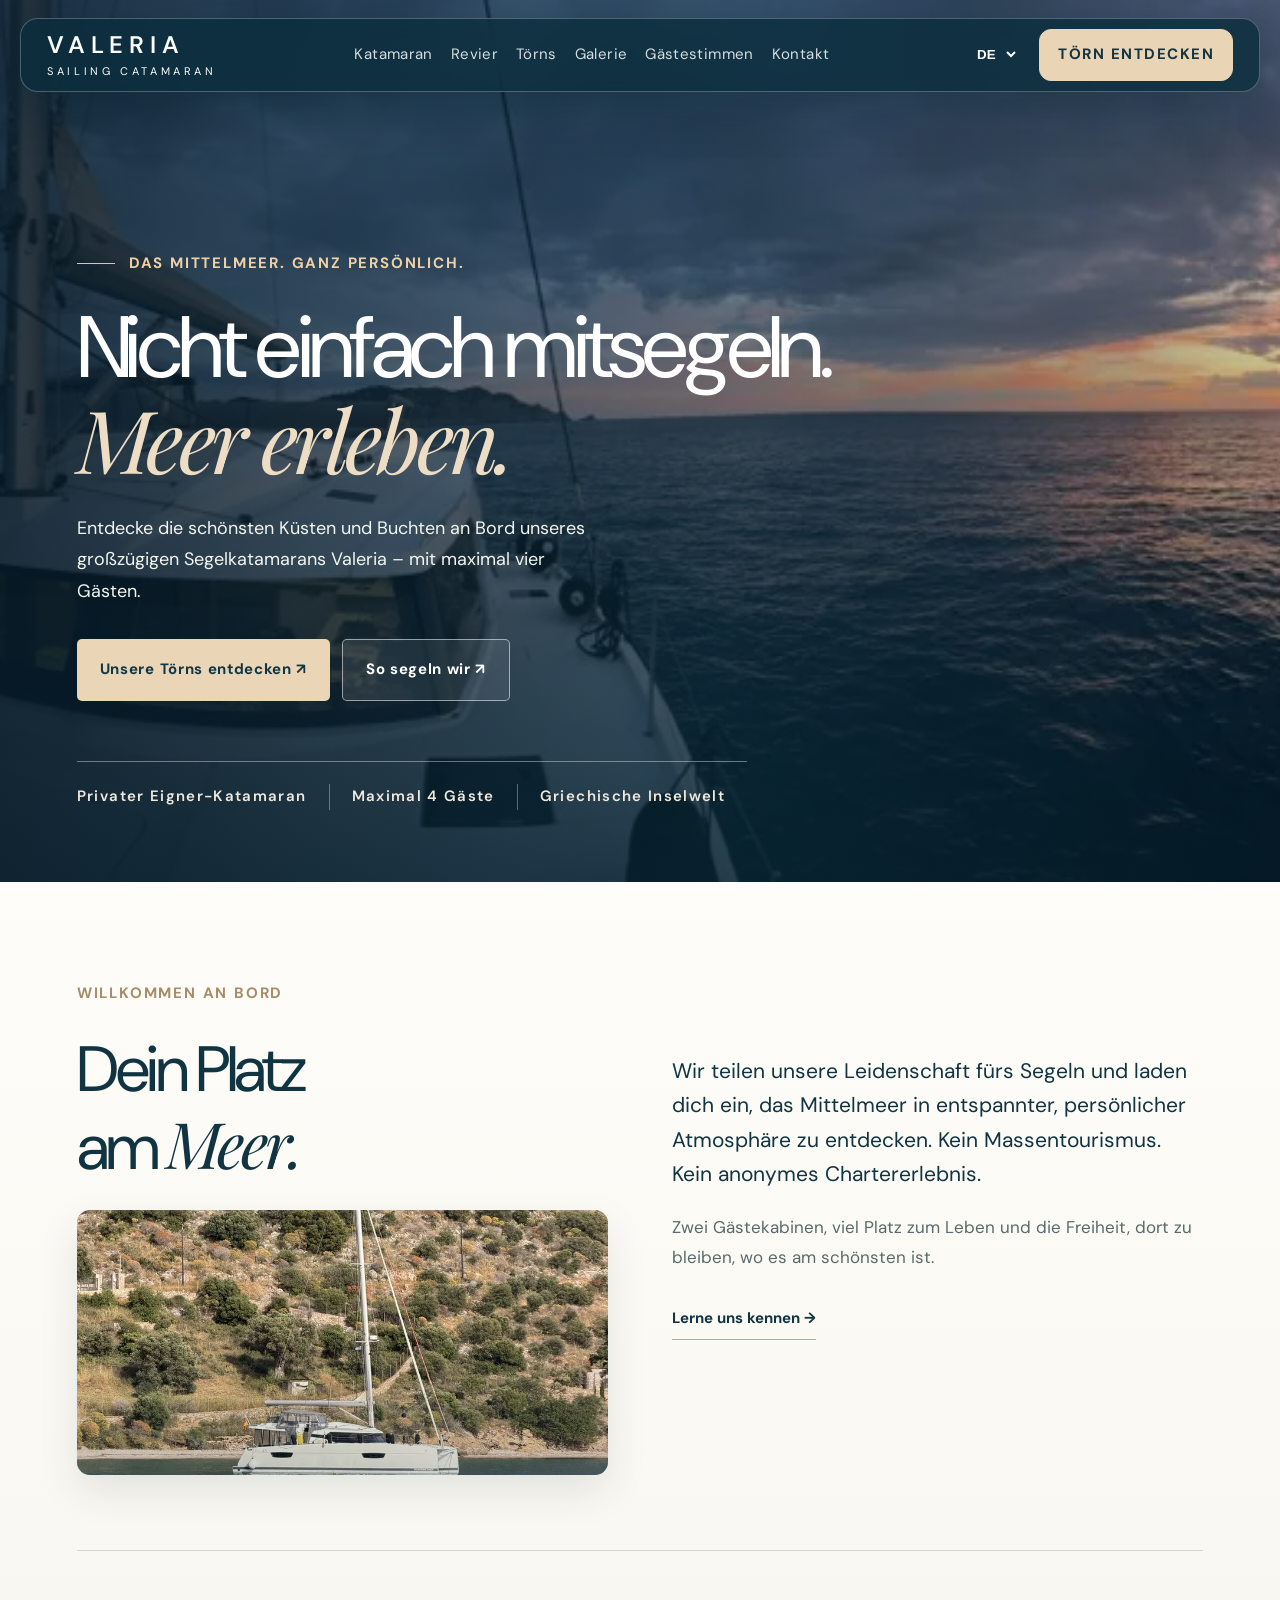
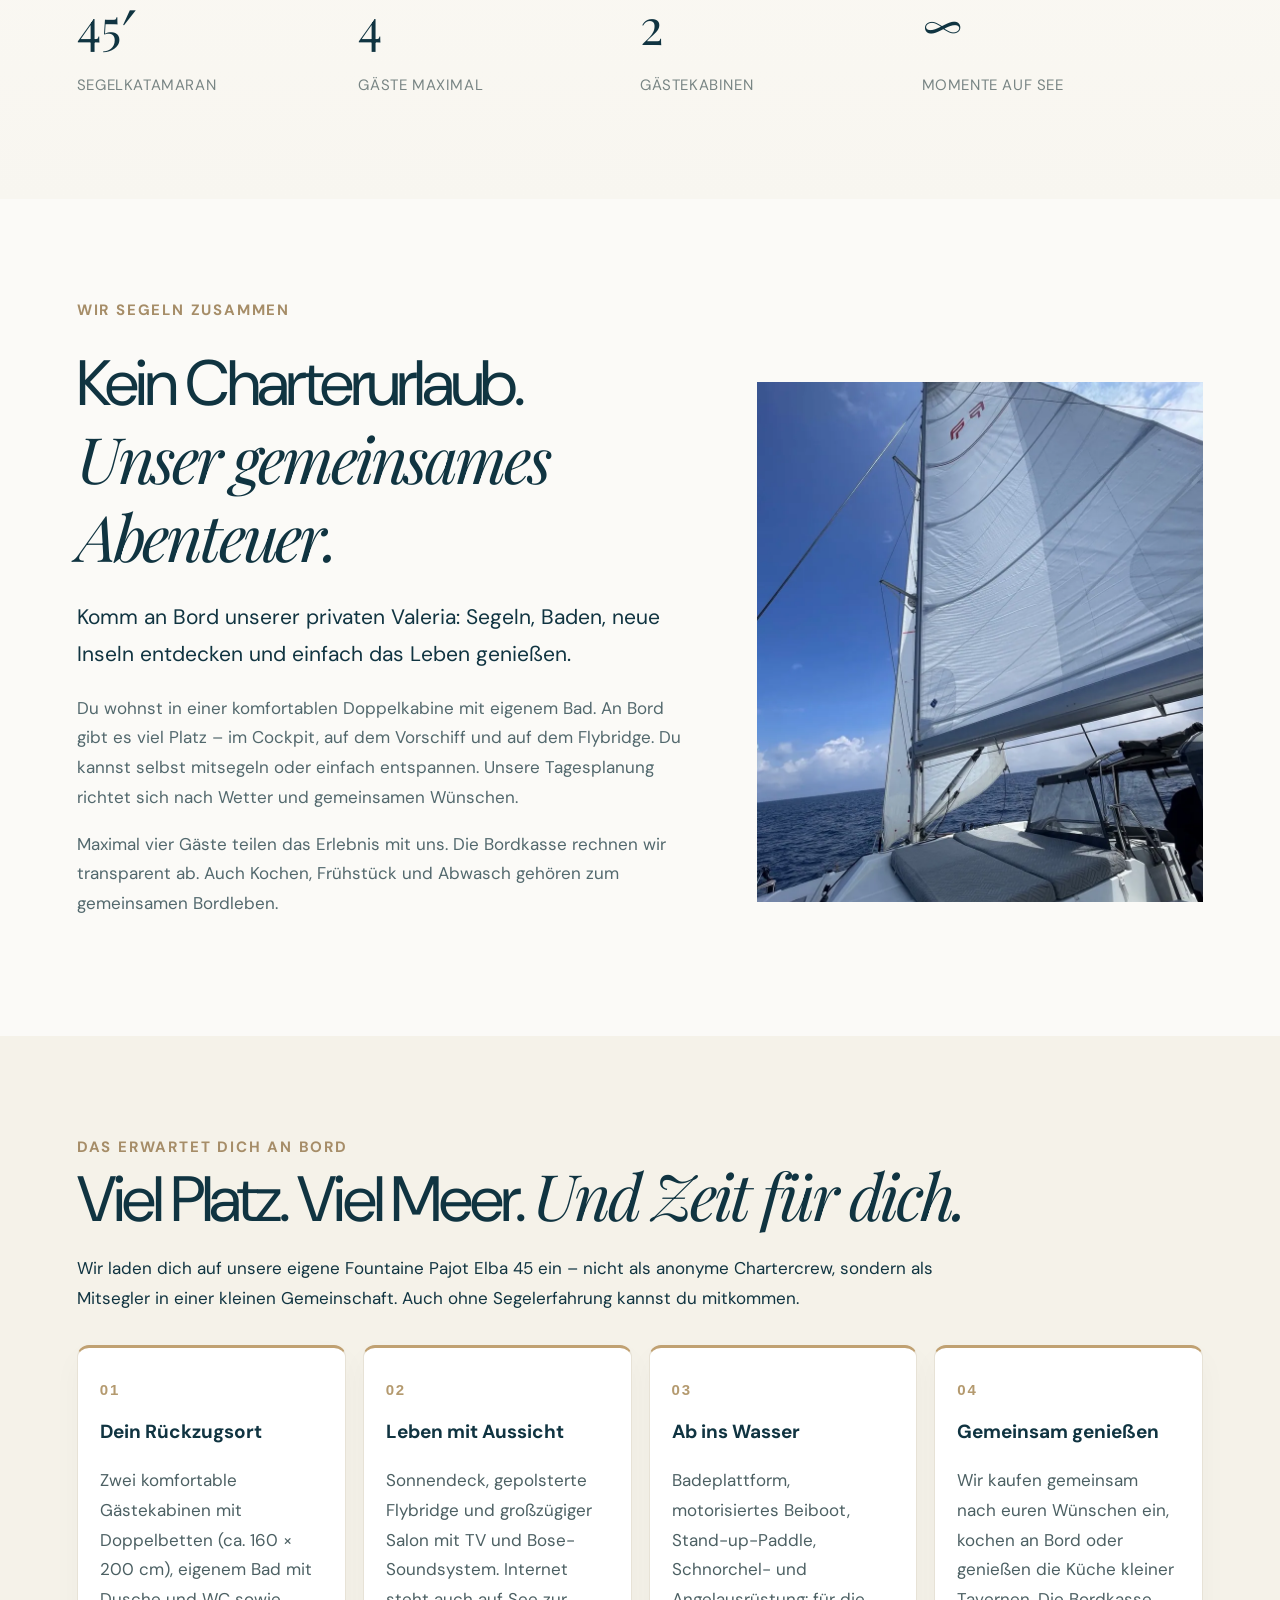
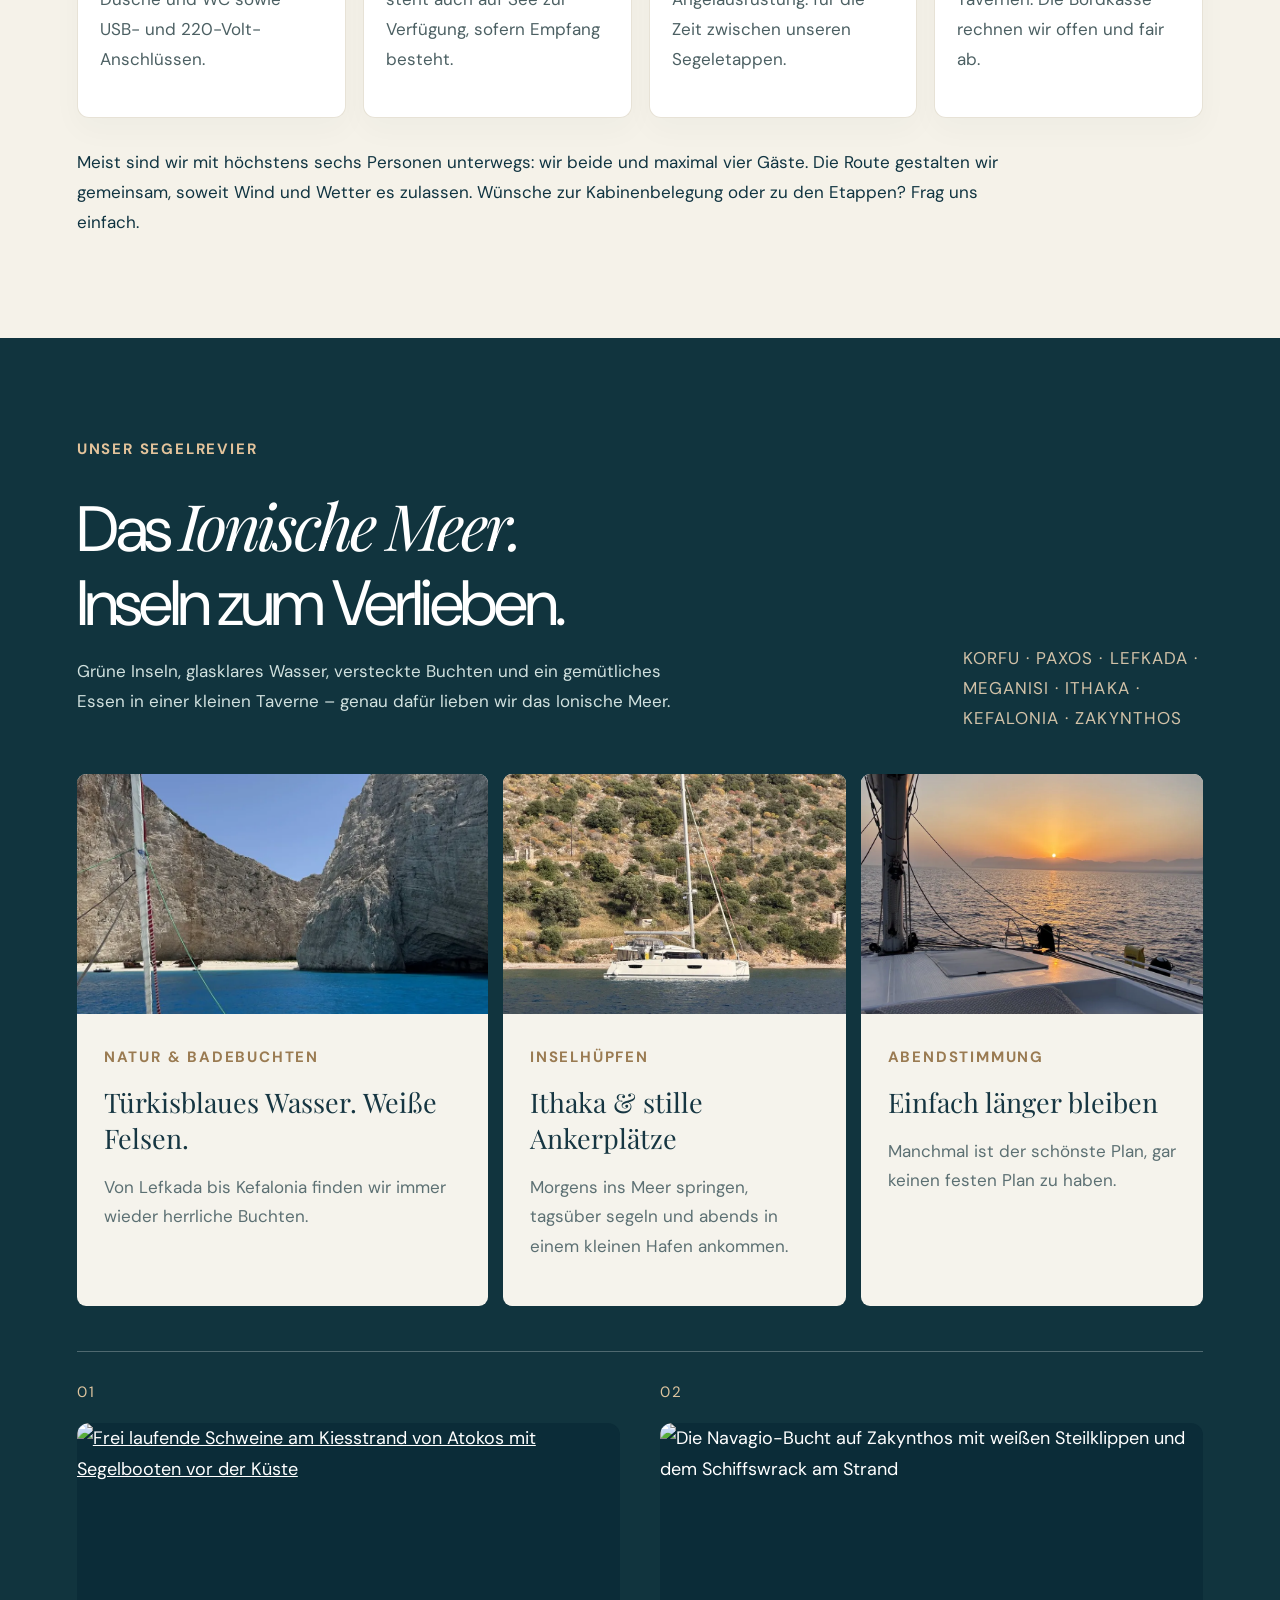
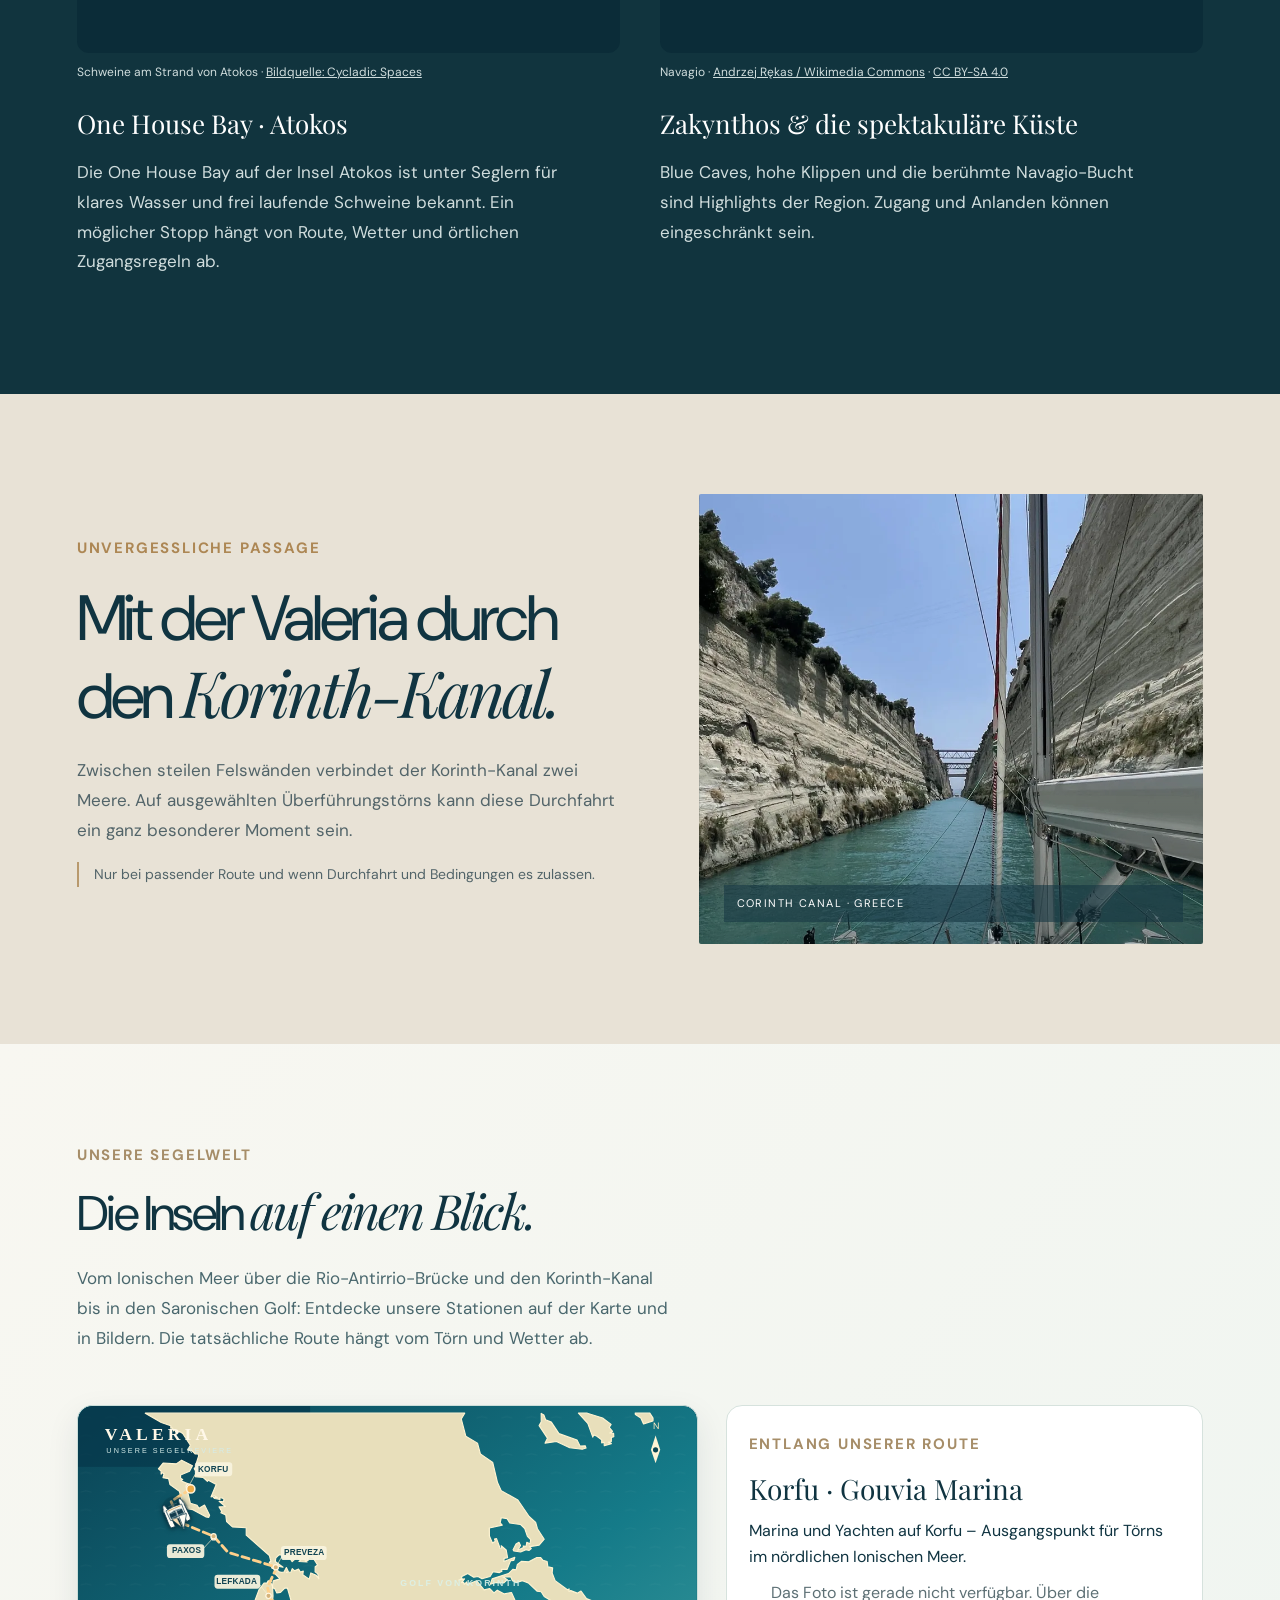
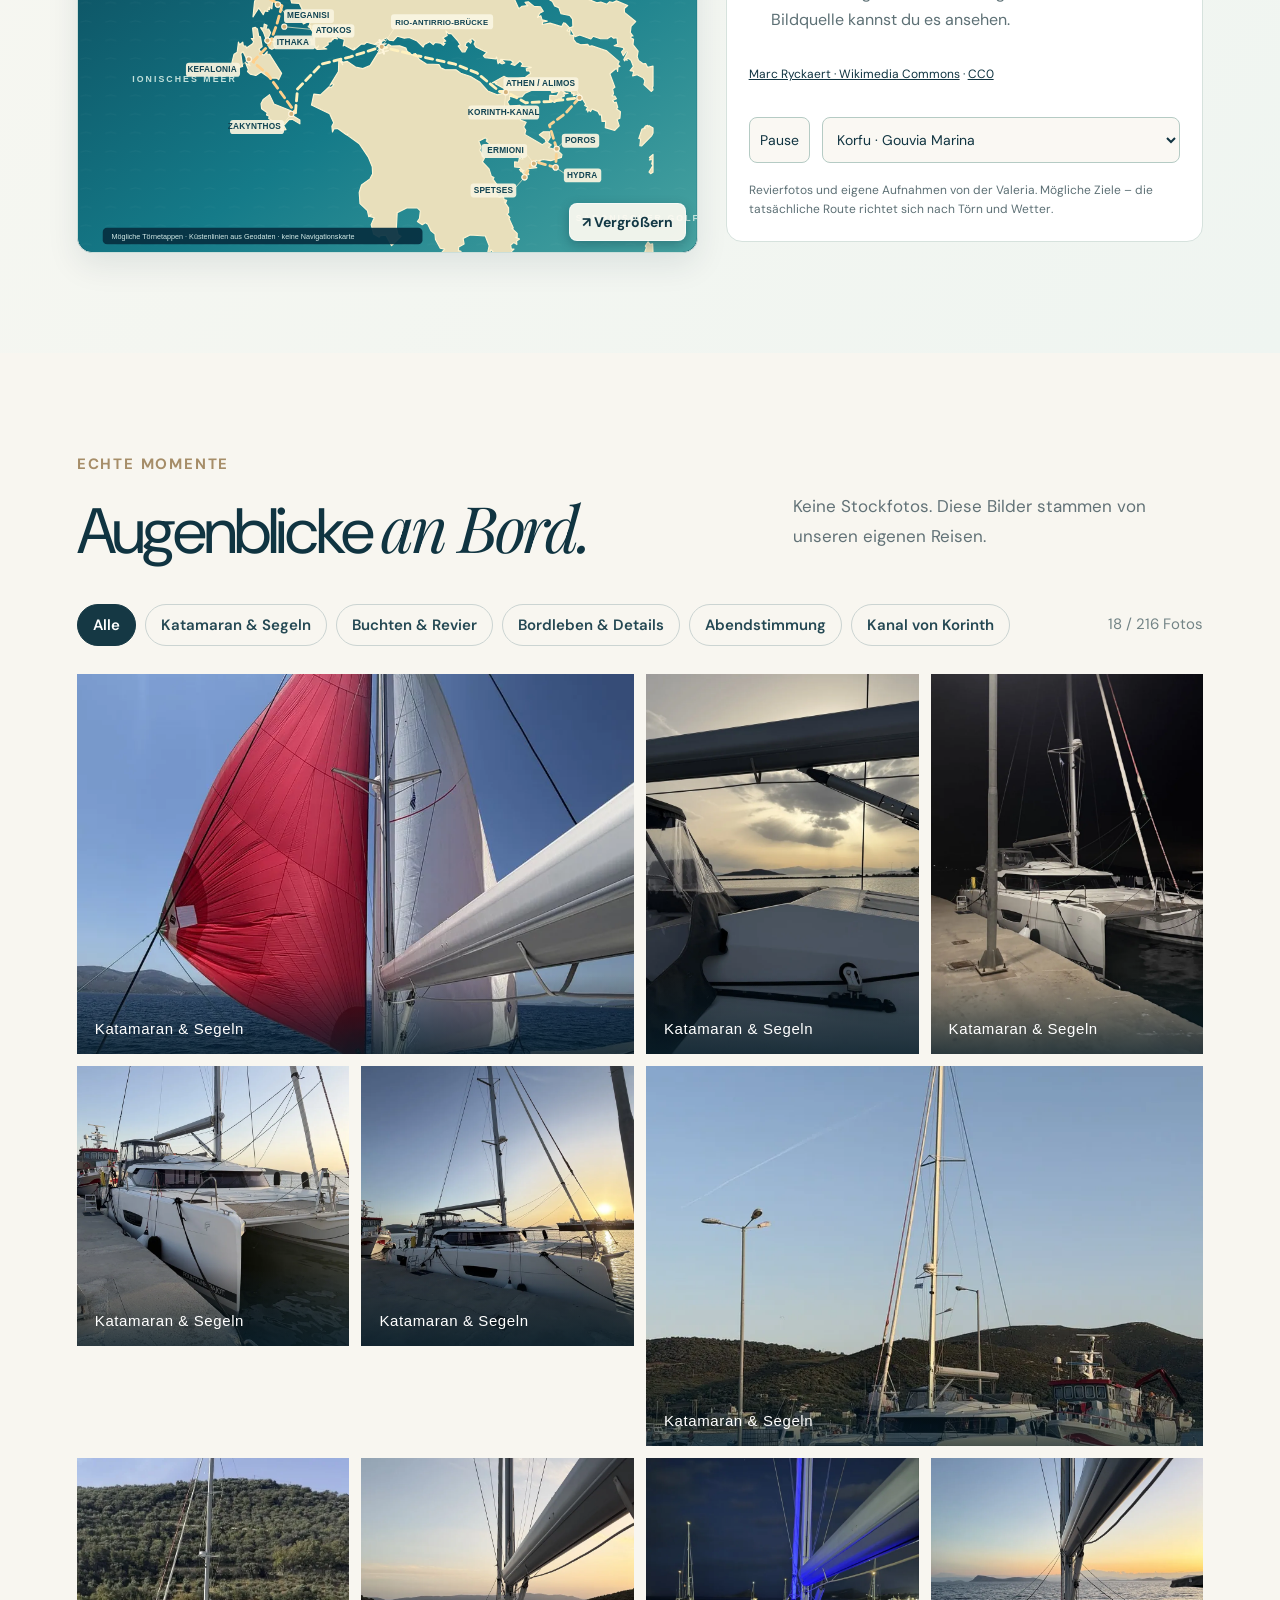
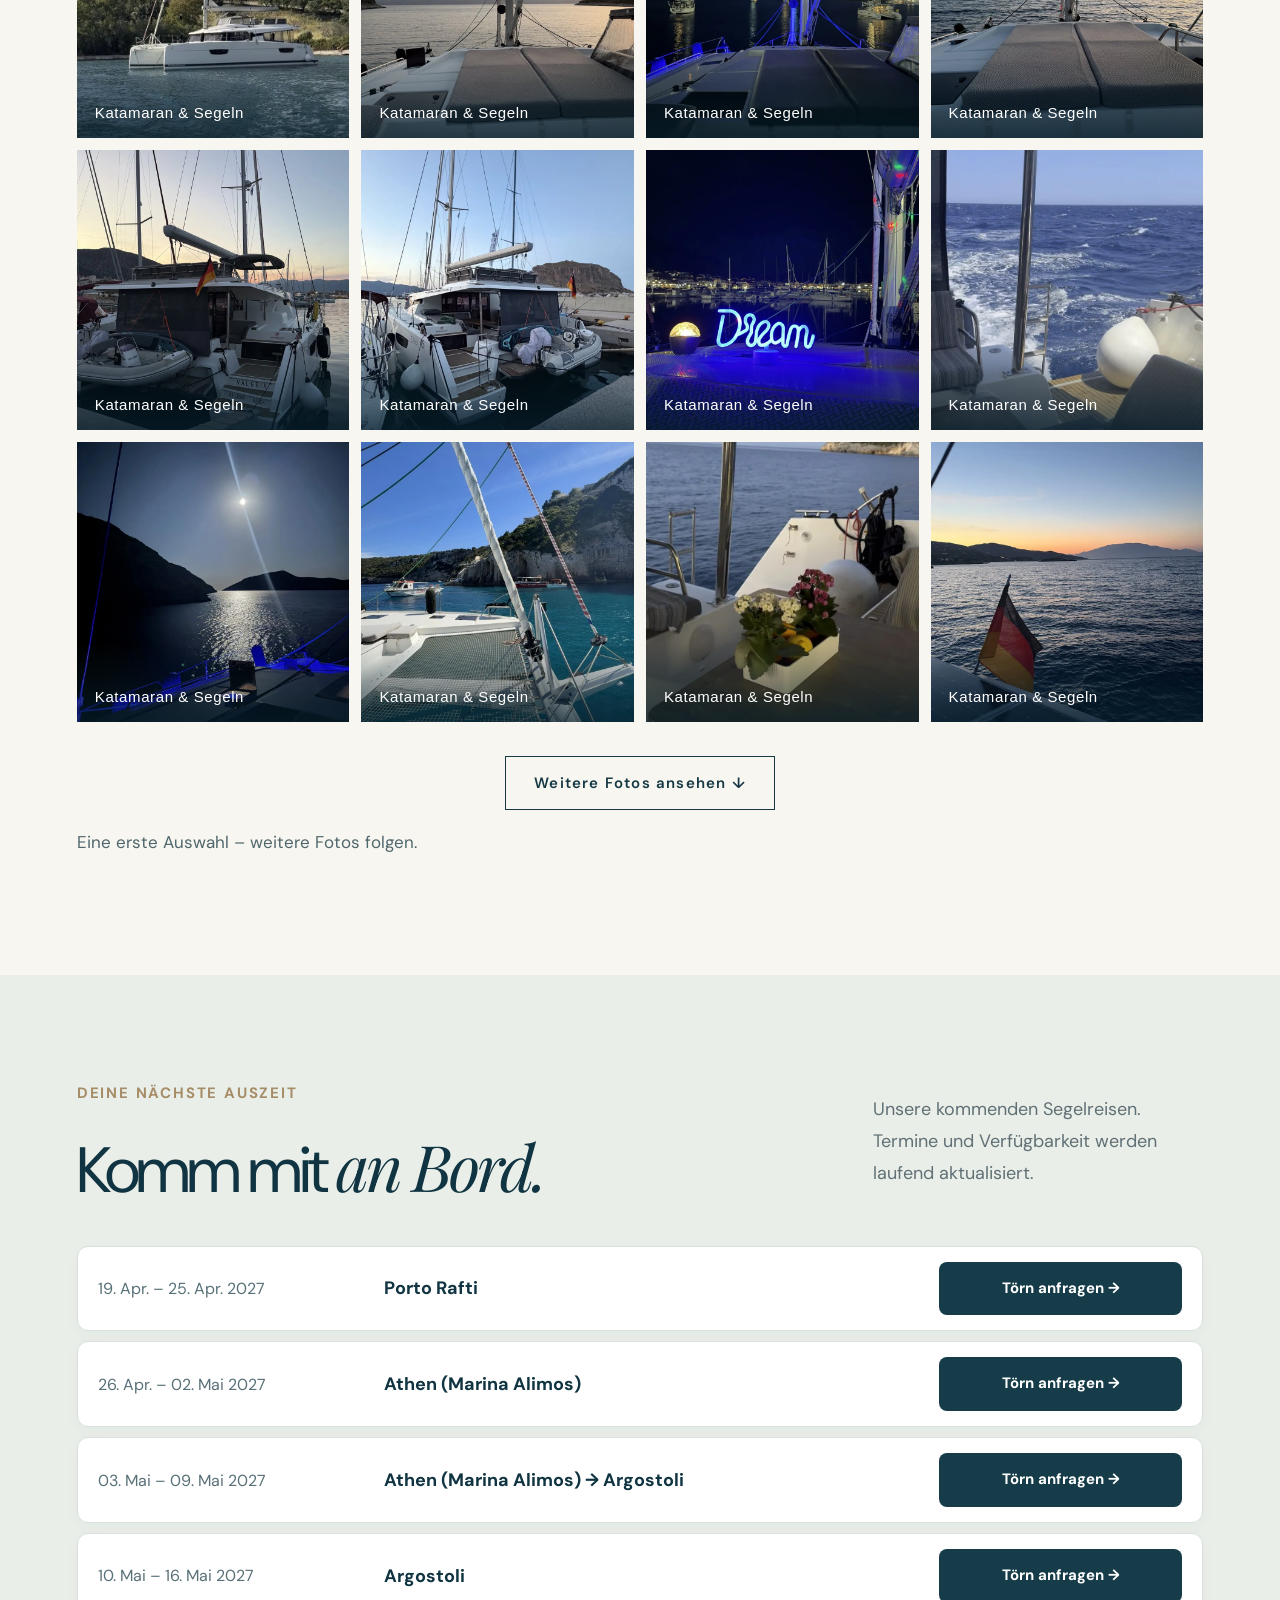
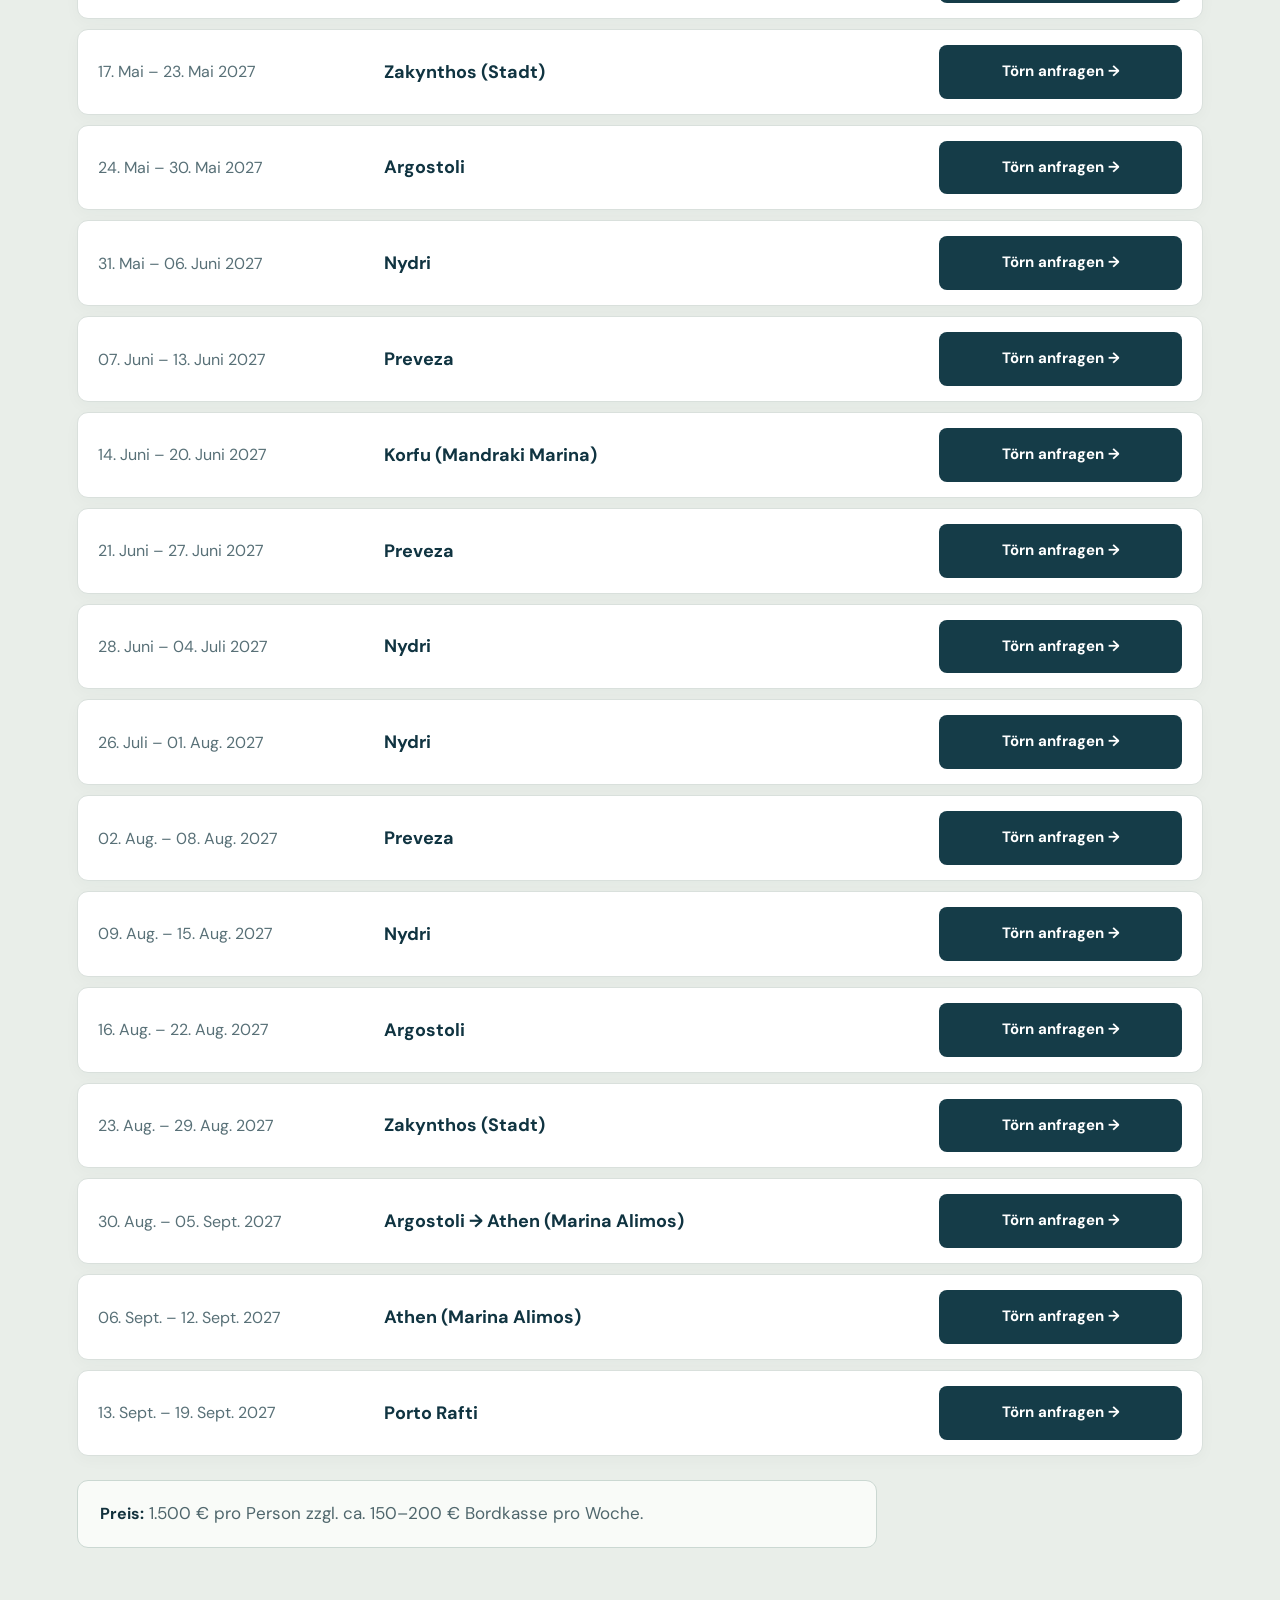
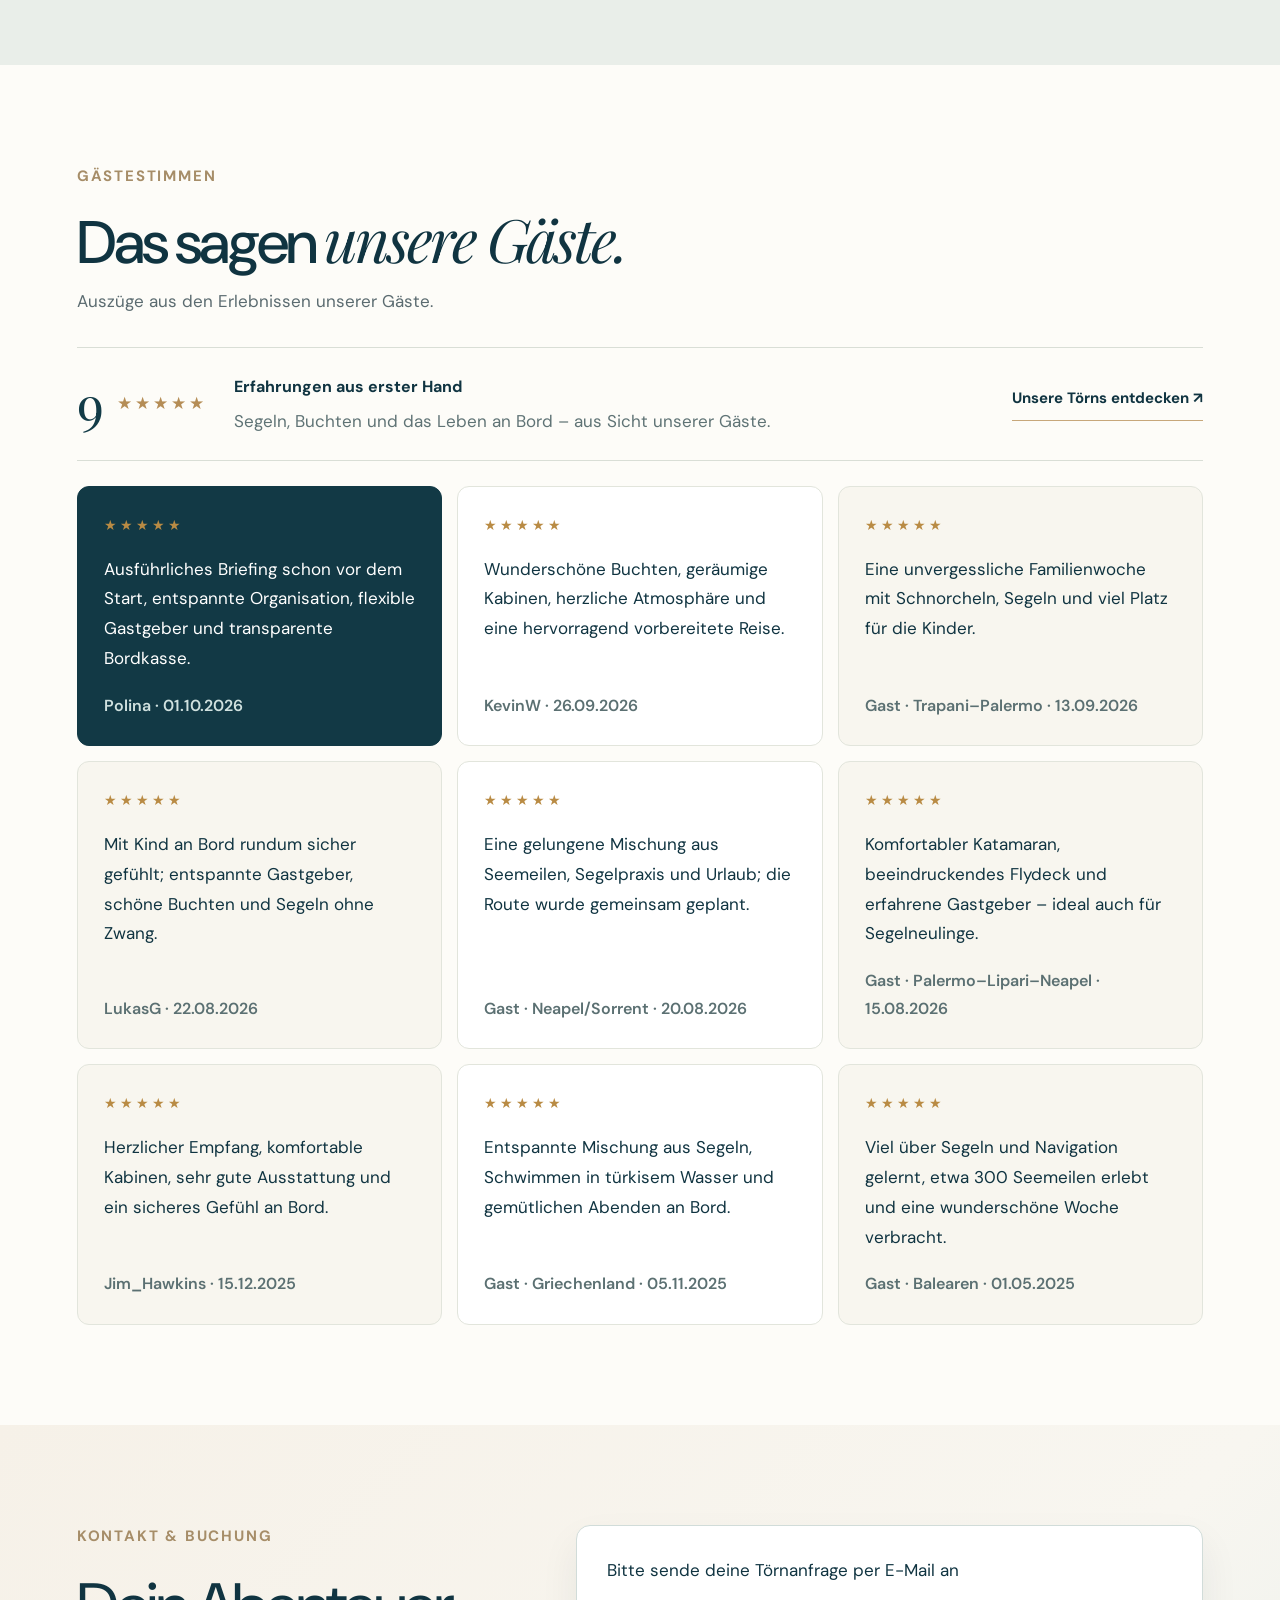
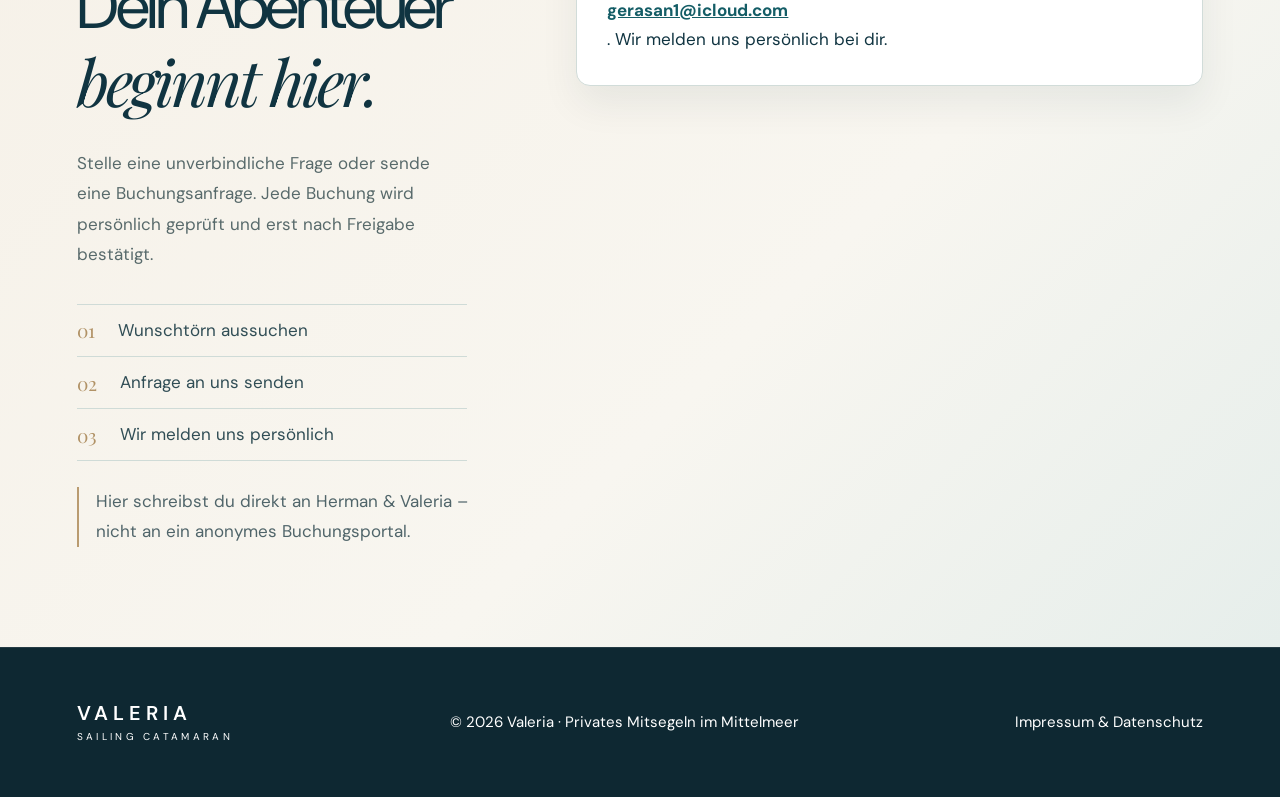
==== commit b53eb878: "Use natural guest feedback wording across all languages" ====
--- a/index.html
+++ b/index.html
@@ -39,9 +39,9 @@
 <g transform="translate(1120 85)"><text x="0" y="-40" text-anchor="middle" font="bold 18px Georgia" fill="#ffebc2">N</text><path d="M 0 -28 L9 0 L0 26 L-9 0Z" fill="#fff4d5"/><circle r="5" fill="#0a4553"/></g>
 <rect x="48" y="818" width="620" height="32" rx="8" fill="#062f40" opacity=".92"/><text x="65" y="839" class="small-copy">Mögliche Törnetappen · Küstenlinien aus Geodaten · keine Navigationskarte</text>
 </svg><button class="map-zoom-toggle" id="mapZoomButton" type="button" aria-expanded="false" aria-label="Revierkarte vergrößern">↗ Vergrößern</button></figure><aside class="route-photo-panel" aria-label="Sehenswürdigkeiten entlang der Route"><figure class="route-destination-photo"><img id="routePhoto" width="960" height="640" alt="" decoding="async"/><figcaption><span class="section-kicker">ENTLANG UNSERER ROUTE</span><h3 id="routePhotoTitle"></h3><p id="routePhotoText"></p><p id="routePhotoError" class="route-photo-note" hidden>Das Foto ist gerade nicht verfügbar. Über die Bildquelle kannst du es ansehen.</p><p class="route-credit"><a id="routePhotoSource" target="_blank" rel="noopener">Fotoquelle</a><span id="routeCreditSeparator"> · </span><a id="routePhotoLicense" target="_blank" rel="noopener"></a></p></figcaption></figure><div class="route-controls"><button id="routePause" type="button" aria-pressed="false">Pause</button><select id="routeStop" aria-label="Station auswählen"></select></div><p class="route-photo-note">Revierfotos und eigene Aufnahmen von der Valeria. Mögliche Ziele – die tatsächliche Route richtet sich nach Törn und Wetter.</p></aside></section>
-<section class="section gallery" id="gallery"><div class="section-kicker" data-i="galleryKicker">ECHTE MOMENTE</div><div class="gallery-head"><h2 data-i="galleryTitle">Augenblicke <em>an Bord.</em></h2><p data-i="galleryIntro">Keine Stockfotos. Diese Bilder stammen von unseren eigenen Törns auf der Valeria.</p></div><div class="gallery-toolbar"><div aria-label="Fotogalerie filtern" class="gallery-filters" id="galleryFilters" role="group"></div><span aria-live="polite" class="gallery-count" id="galleryCount"></span></div><div class="gallery-grid" id="galleryGrid"></div><button class="gallery-more" id="galleryMore" type="button">Weitere Fotos ansehen ↓</button><p class="notice" data-i="galleryNote">216 ausgewählte Lieblingsaufnahmen aus vier Fotoarchiven – mit Katamaran, Buchten, Bordleben und Korinth-Kanal.</p></section><div aria-label="Fotovorschau" aria-modal="true" class="modal" id="photoModal" role="dialog"><button aria-label="Schließen" id="closePhoto">×</button><img alt="" id="modalPhoto"/><button aria-label="Vorheriges Foto" class="photo-step" id="photoPrev" type="button">‹</button><button aria-label="Nächstes Foto" class="photo-step" id="photoNext" type="button">›</button><div class="photo-caption" id="photoCaption"></div></div><section class="section trips" id="trips"><div class="section-heading"><div><div class="section-kicker" data-i="tripsKicker">DEINE NÄCHSTE AUSZEIT</div><h2 data-i="tripsTitle">Komm mit <em>an Bord.</em></h2></div><p data-i="tripsSubtitle">Unsere kommenden Segelreisen. Termine und Verfügbarkeit werden laufend aktualisiert.</p></div><div class="trip-list" id="tripCards"></div><p class="notice" data-i="tripNotice">Termine und Preise für 2027. Verfügbarkeit bitte persönlich anfragen.</p></section><section class="section guest-reviews" id="reviews"><div class="section-kicker" data-i="reviewsKicker">AUSGEWÄHLTE GÄSTESTIMMEN</div><h2 data-i="reviewsTitle">Das sagen <em>unsere Gäste.</em></h2><p class="review-intro" data-i="reviewsDisclosure">Neun ausgewählte, sinngemäß zusammengefasste positive Gästestimmen.</p><div class="reviews-overview">
+<section class="section gallery" id="gallery"><div class="section-kicker" data-i="galleryKicker">ECHTE MOMENTE</div><div class="gallery-head"><h2 data-i="galleryTitle">Augenblicke <em>an Bord.</em></h2><p data-i="galleryIntro">Keine Stockfotos. Diese Bilder stammen von unseren eigenen Törns auf der Valeria.</p></div><div class="gallery-toolbar"><div aria-label="Fotogalerie filtern" class="gallery-filters" id="galleryFilters" role="group"></div><span aria-live="polite" class="gallery-count" id="galleryCount"></span></div><div class="gallery-grid" id="galleryGrid"></div><button class="gallery-more" id="galleryMore" type="button">Weitere Fotos ansehen ↓</button><p class="notice" data-i="galleryNote">216 ausgewählte Lieblingsaufnahmen aus vier Fotoarchiven – mit Katamaran, Buchten, Bordleben und Korinth-Kanal.</p></section><div aria-label="Fotovorschau" aria-modal="true" class="modal" id="photoModal" role="dialog"><button aria-label="Schließen" id="closePhoto">×</button><img alt="" id="modalPhoto"/><button aria-label="Vorheriges Foto" class="photo-step" id="photoPrev" type="button">‹</button><button aria-label="Nächstes Foto" class="photo-step" id="photoNext" type="button">›</button><div class="photo-caption" id="photoCaption"></div></div><section class="section trips" id="trips"><div class="section-heading"><div><div class="section-kicker" data-i="tripsKicker">DEINE NÄCHSTE AUSZEIT</div><h2 data-i="tripsTitle">Komm mit <em>an Bord.</em></h2></div><p data-i="tripsSubtitle">Unsere kommenden Segelreisen. Termine und Verfügbarkeit werden laufend aktualisiert.</p></div><div class="trip-list" id="tripCards"></div><p class="notice" data-i="tripNotice">Termine und Preise für 2027. Verfügbarkeit bitte persönlich anfragen.</p></section><section class="section guest-reviews" id="reviews"><div class="section-kicker" data-i="reviewsKicker">GÄSTESTIMMEN</div><h2 data-i="reviewsTitle">Das sagen <em>unsere Gäste.</em></h2><p class="review-intro" data-i="reviewsDisclosure">Auszüge aus den Erlebnissen unserer Gäste.</p><div class="reviews-overview">
 <div aria-hidden="true" class="reviews-score"><span>9</span><span class="stars">★★★★★</span></div>
-<div class="reviews-overview-copy"><strong data-i="reviewsSignal">Echte Erfahrungen von Mitseglern</strong><p data-i="reviewsSignalText">Persönliche Gastgeber, viel Platz und gemeinsame Erlebnisse – neun ausgewählte positive Gästestimmen.</p></div>
+<div class="reviews-overview-copy"><strong data-i="reviewsSignal">Echte Erfahrungen von Mitseglern</strong><p data-i="reviewsSignalText">Segeln, Buchten und das Leben an Bord – aus Sicht unserer Gäste.</p></div>
 <a class="text-link" data-i="reviewsCta" href="#trips">Törns entdecken ↗</a>
 </div><div class="reviews-grid" id="reviewsGrid"></div></section><section class="section contact" id="contact"><div><div class="section-kicker" data-i="contactKicker">KONTAKT &amp; BUCHUNG</div><h2 data-i="contactTitle">Dein Abenteuer<br/><em>beginnt hier.</em></h2><p data-i="contactText">Frage deinen Wunschtörn direkt bei uns an. Wir bestätigen jede Buchung persönlich.</p><div aria-label="So läuft deine Anfrage" class="booking-steps">
 <div><span>01</span><p data-i="bookStep1">Wunschtörn aussuchen</p></div>
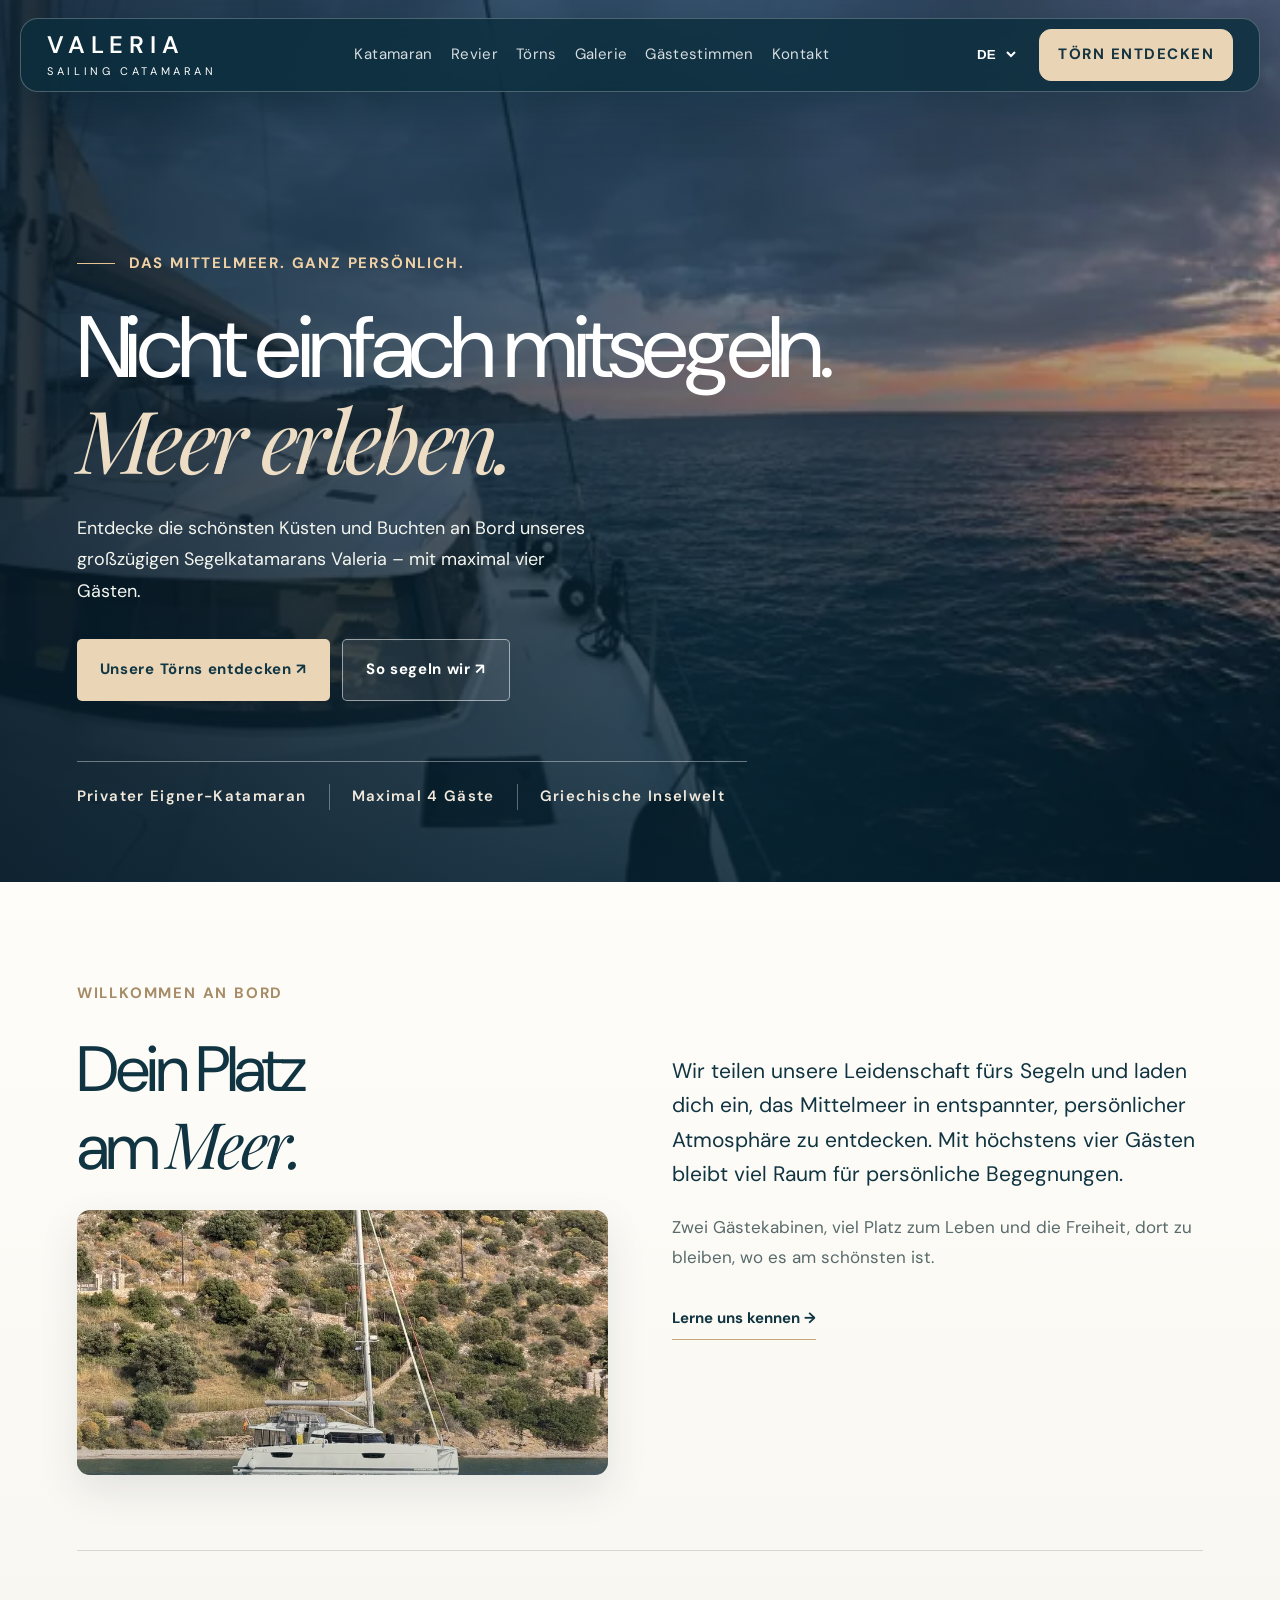
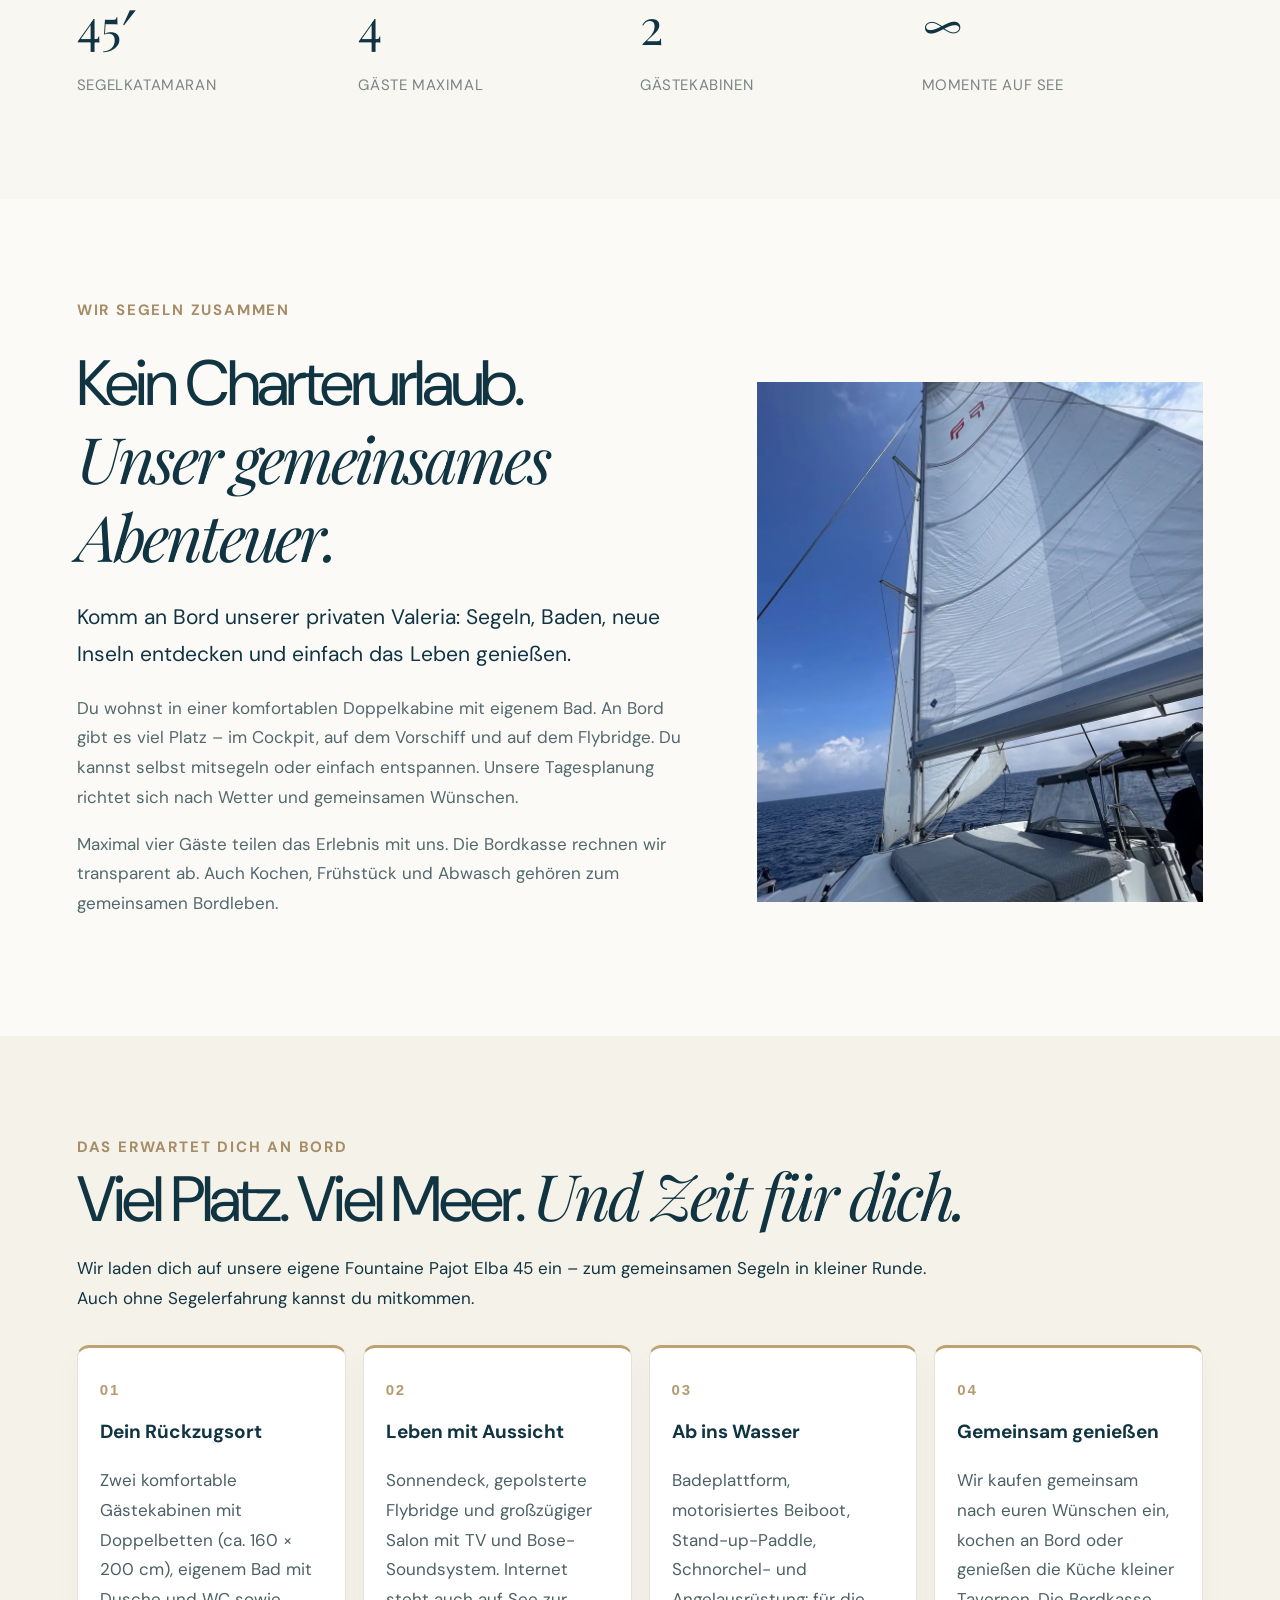
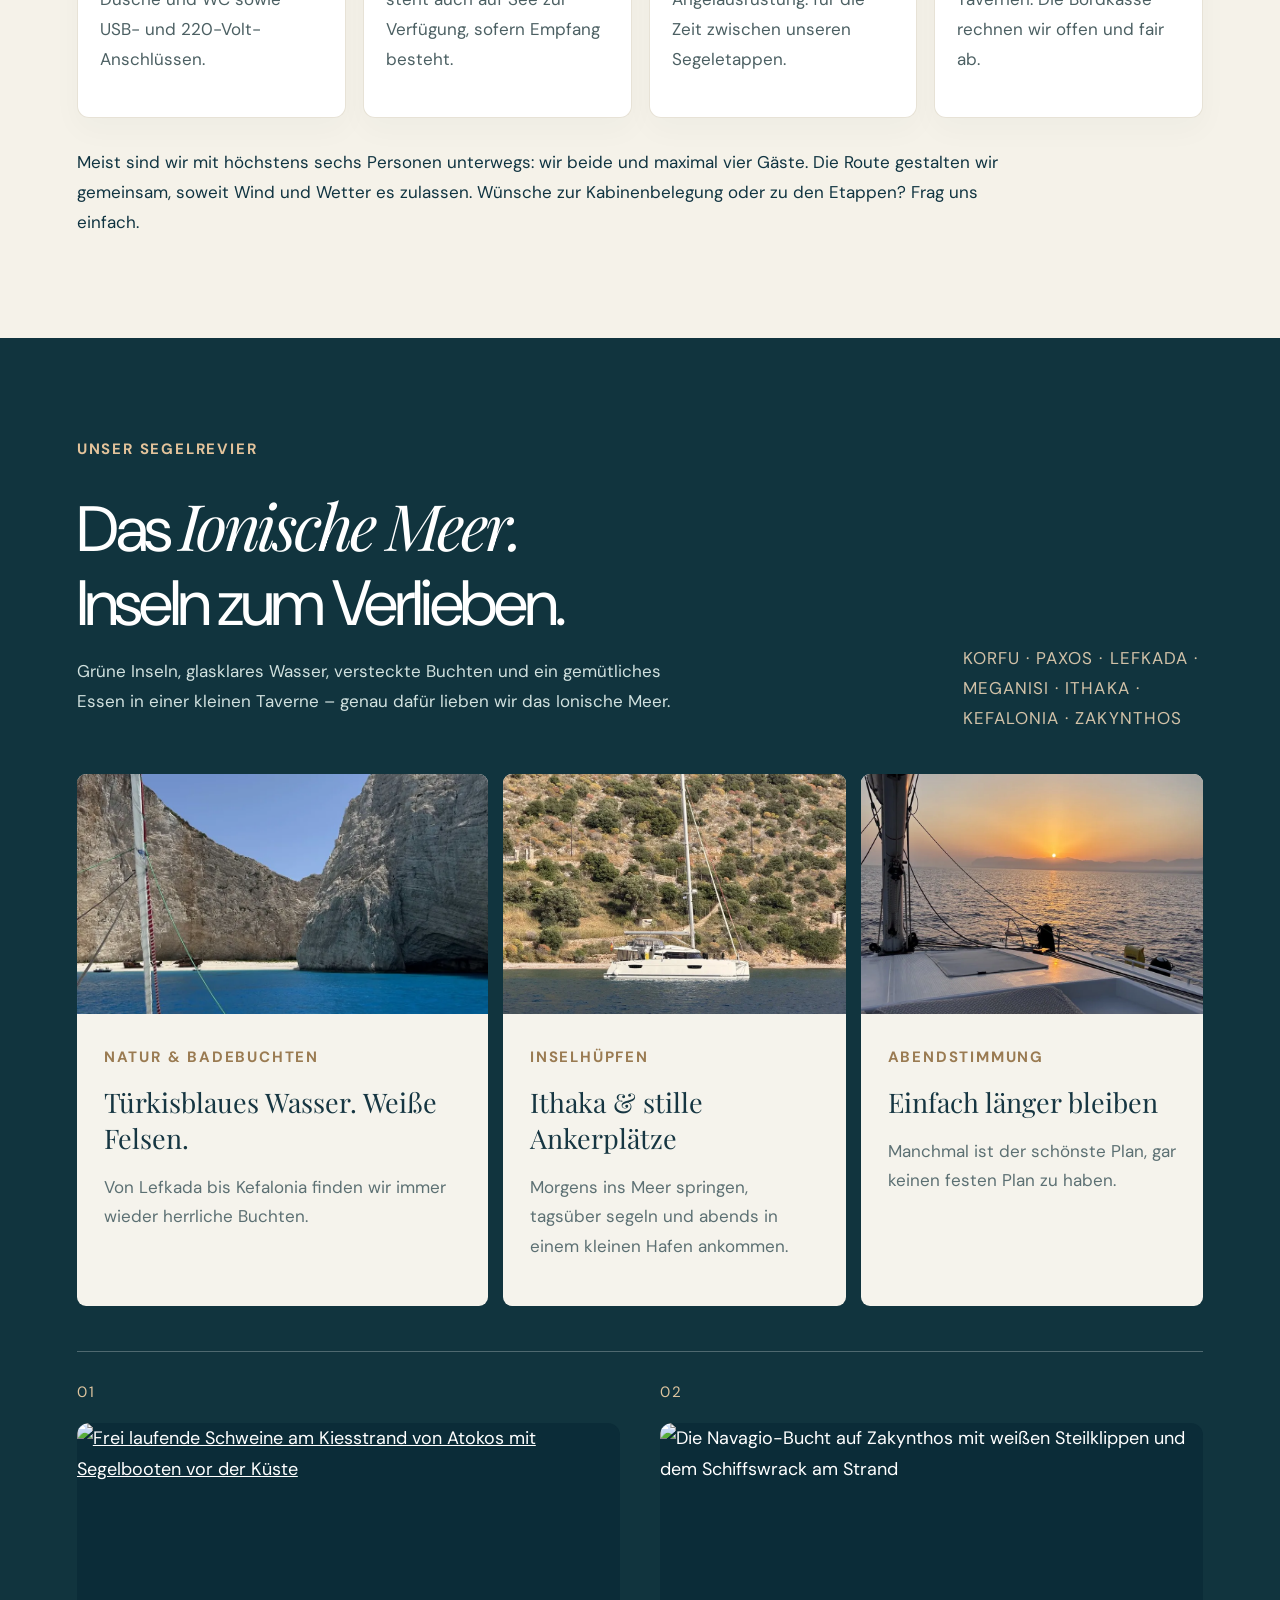
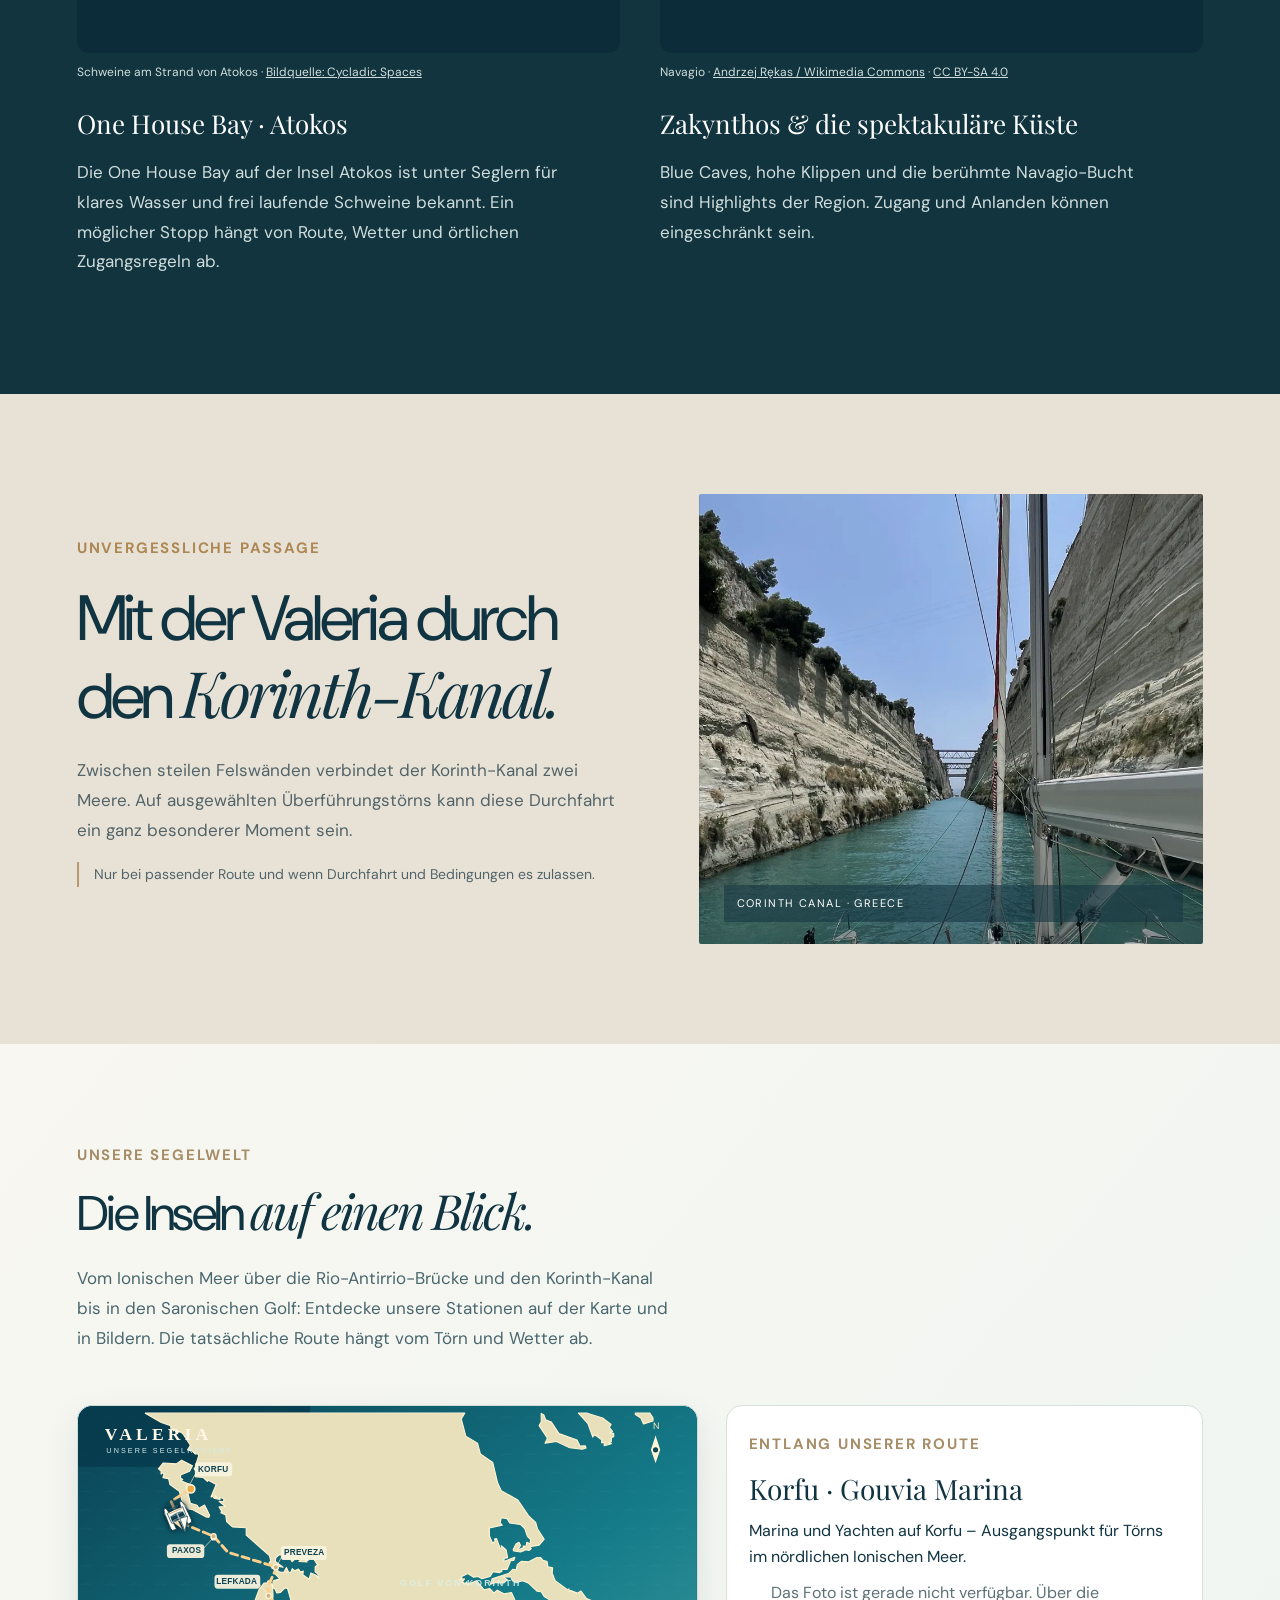
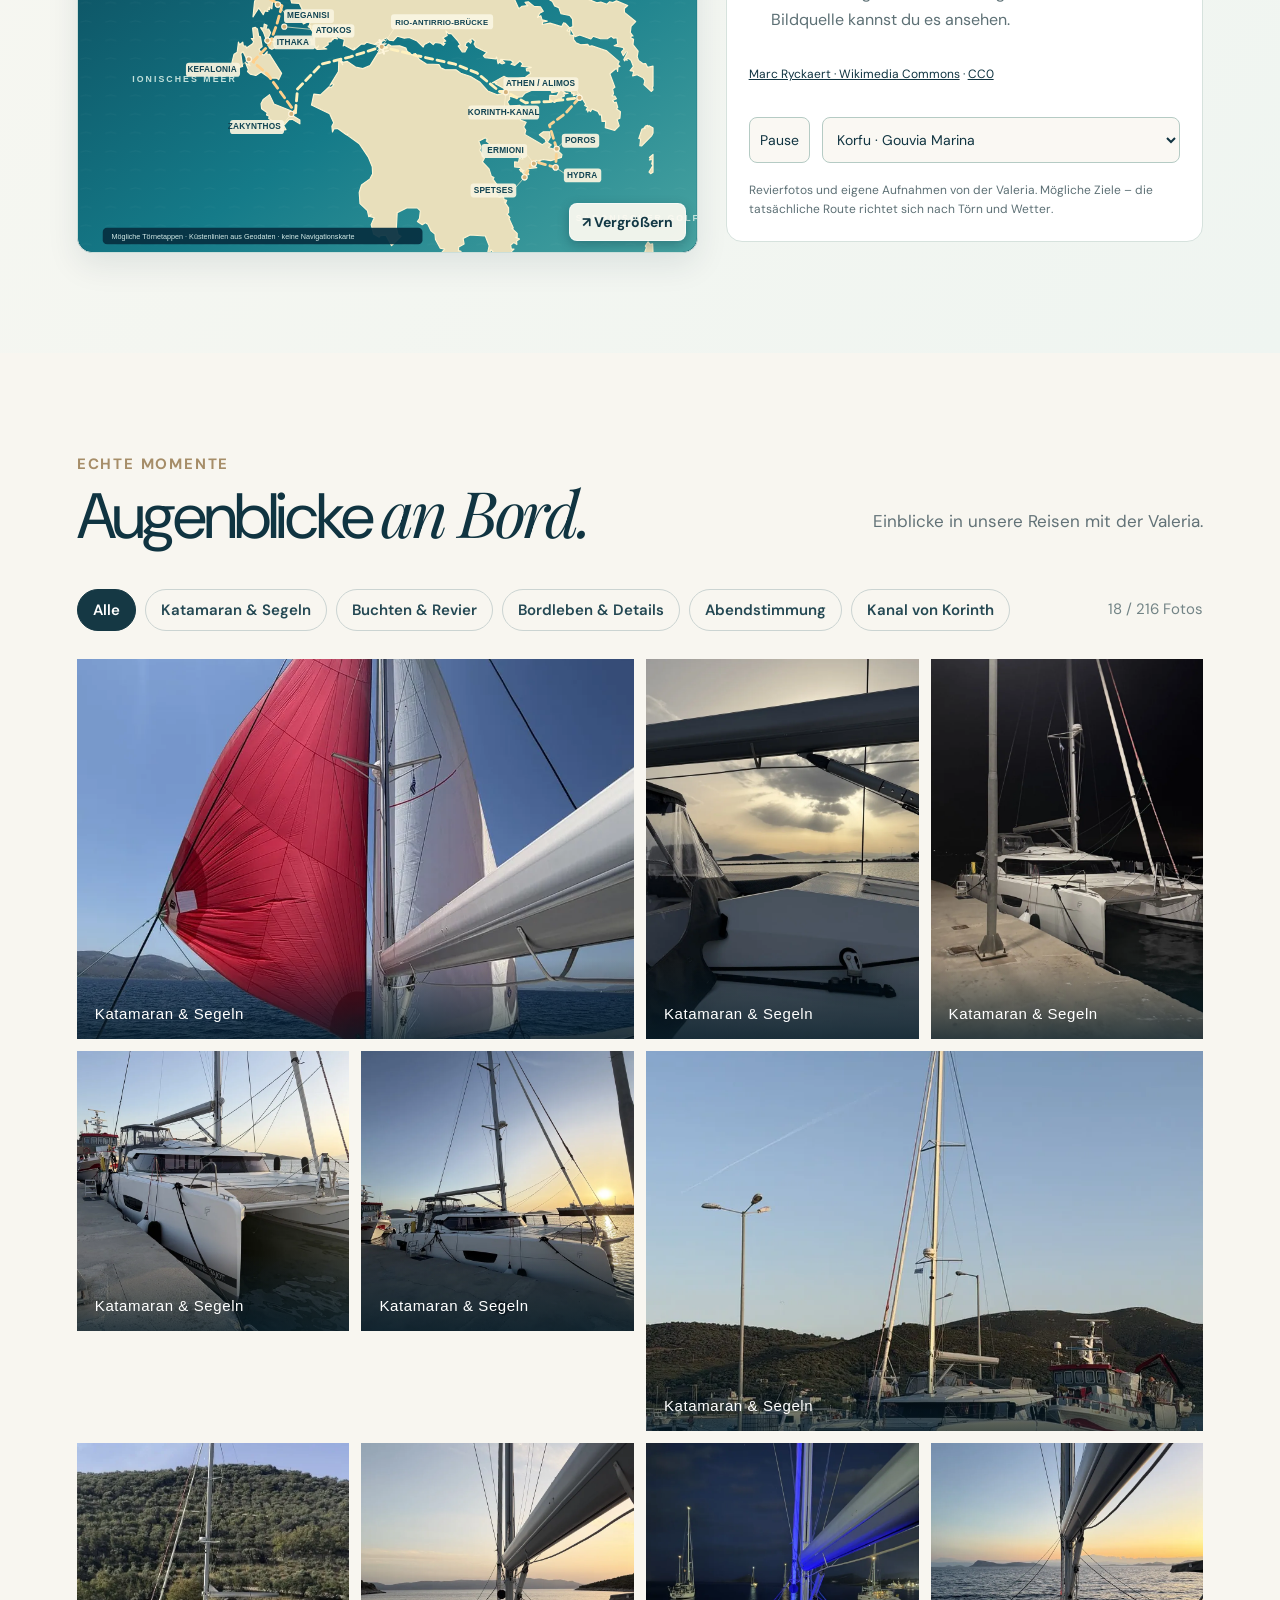
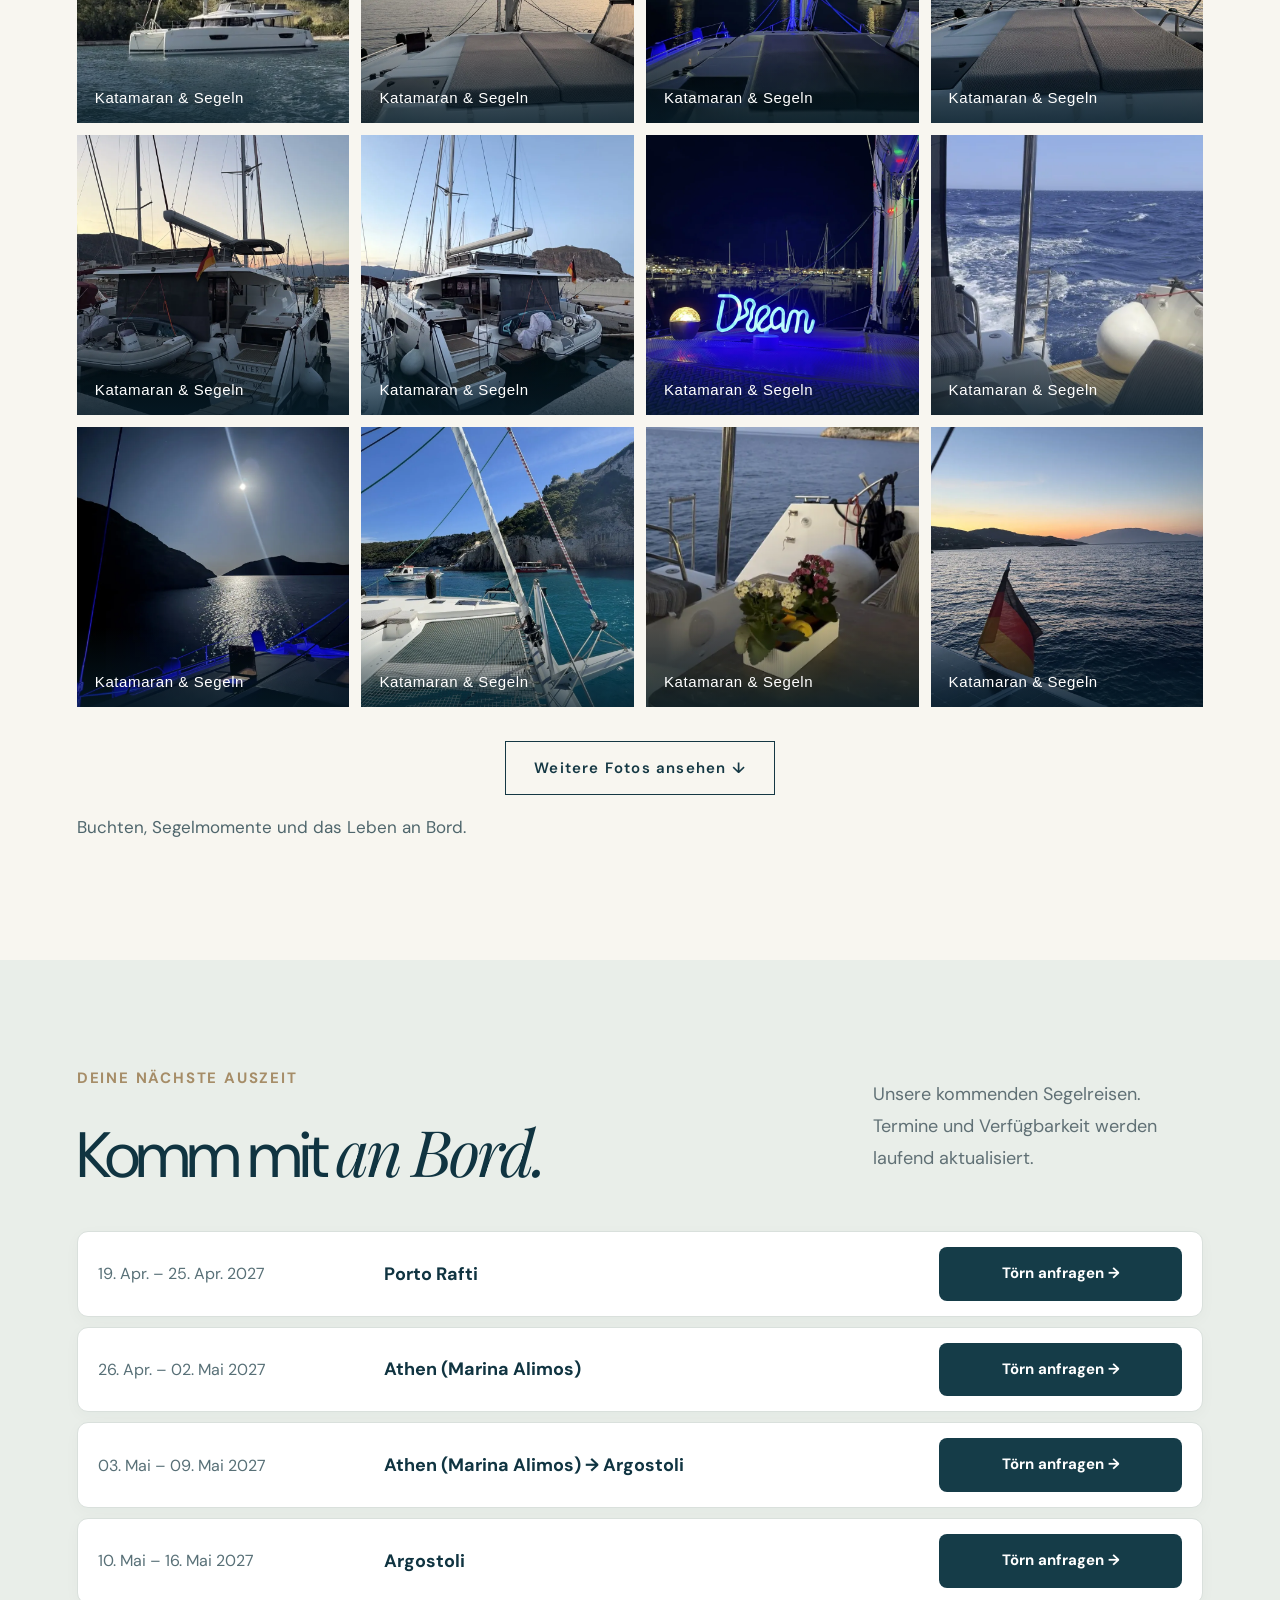
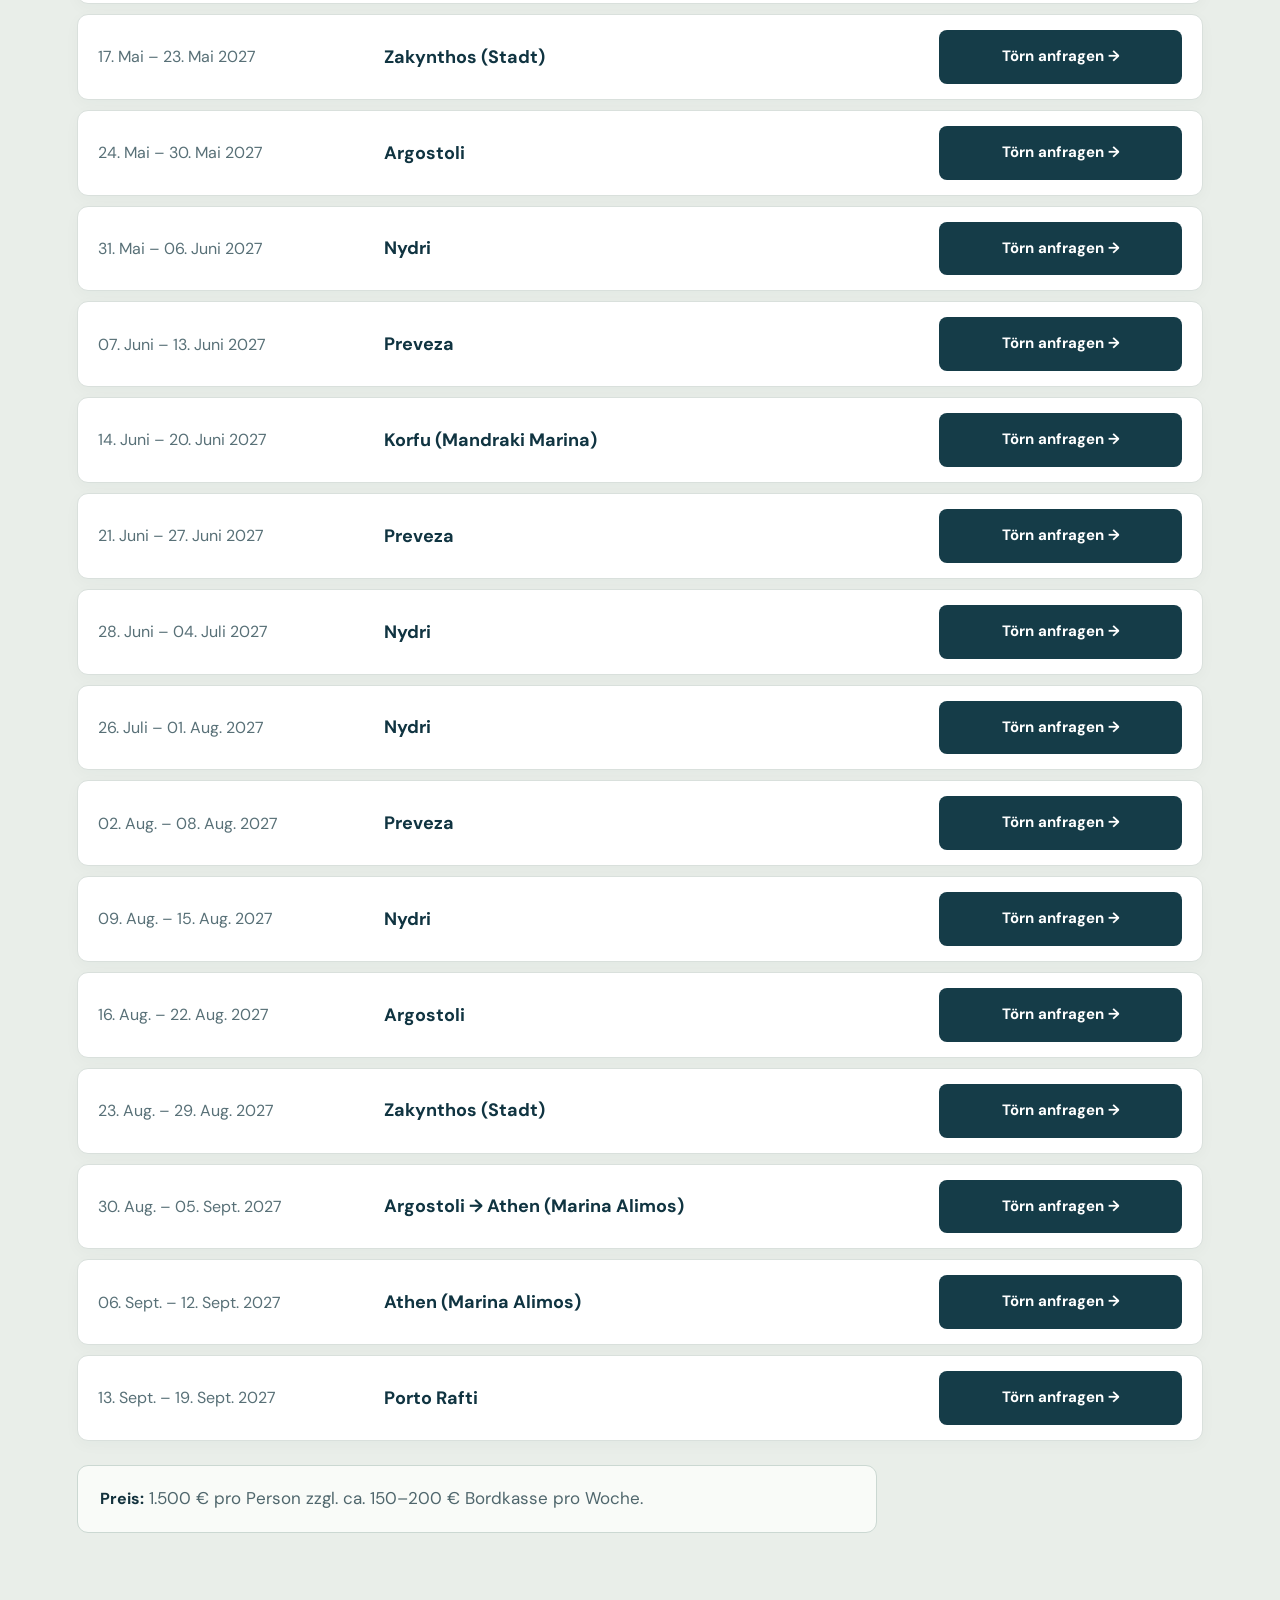
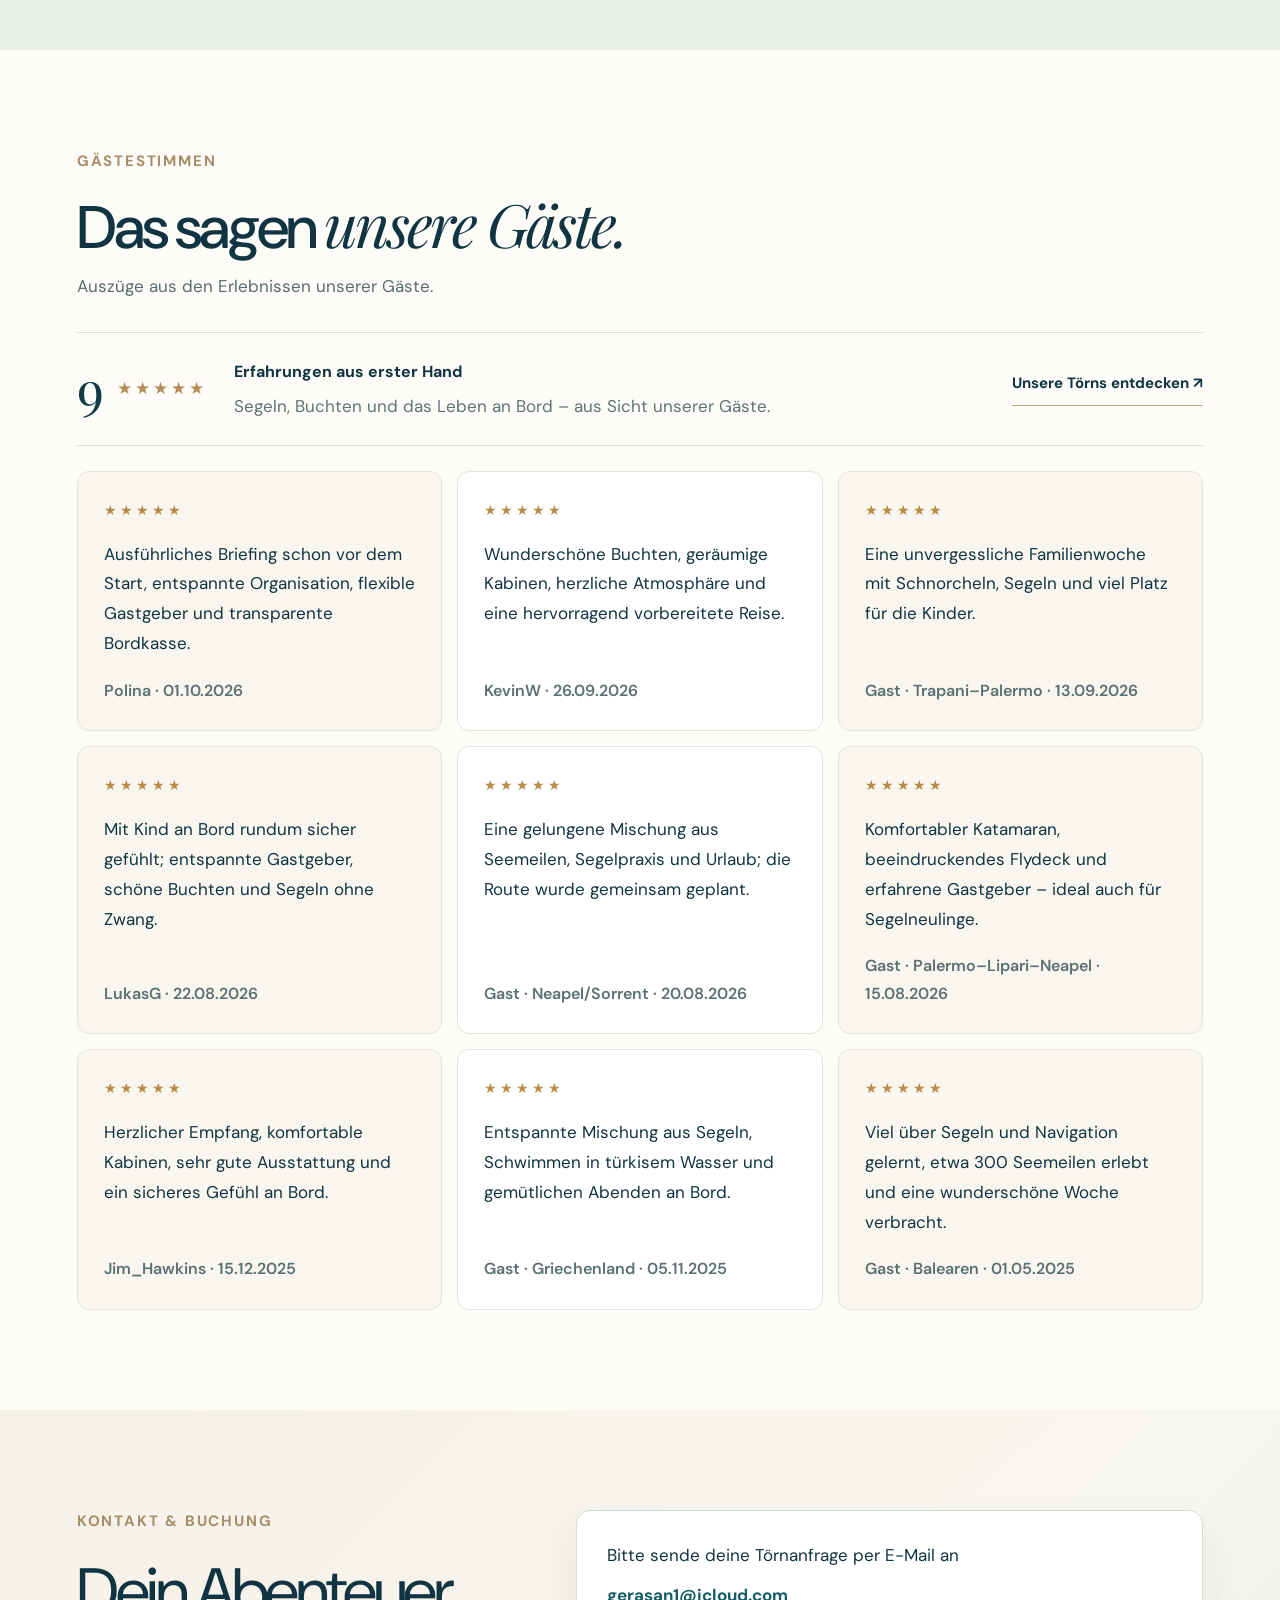
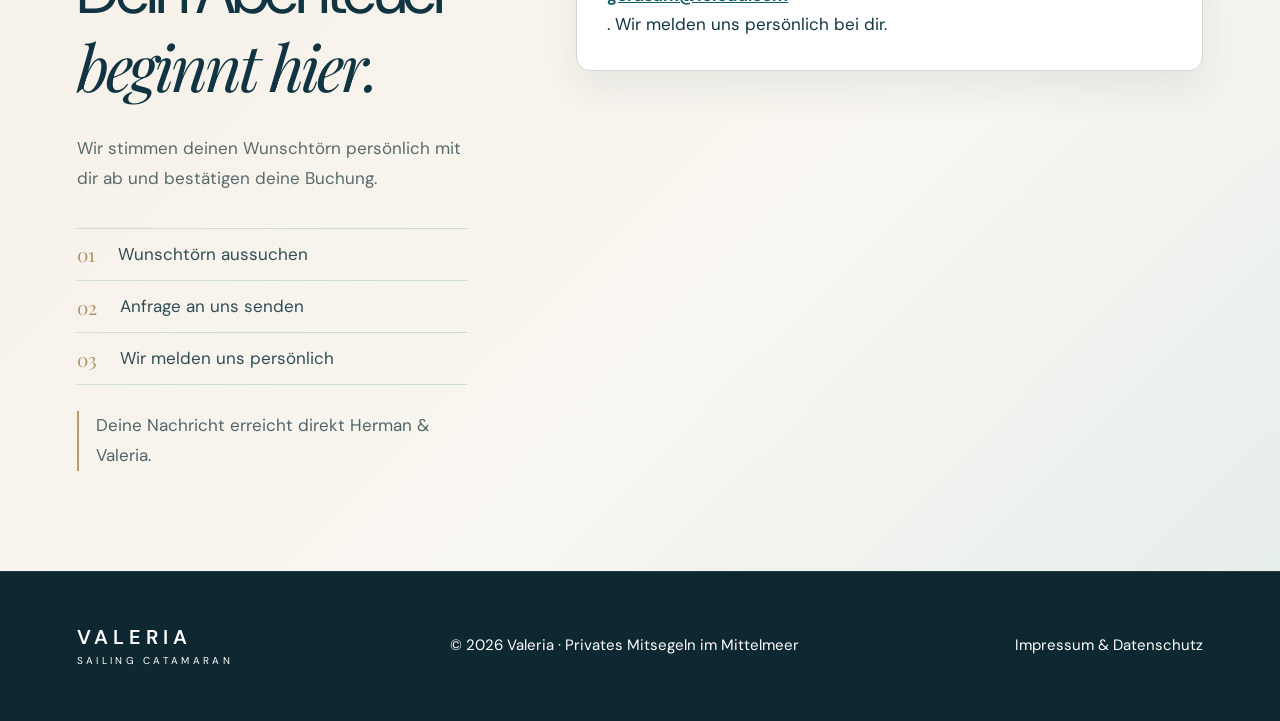
==== commit c5b3f69e: "Refine public copy, fix first review styling and restore prose imprint" ====
--- a/index.html
+++ b/index.html
@@ -1,7 +1,7 @@
 <!DOCTYPE html>
 
-<html lang="de"><head><meta charset="utf-8"/><meta content="width=device-width,initial-scale=1" name="viewport"/><meta content="#102d38" name="theme-color"/><meta content="Mitsegeln auf dem privaten Segelkatamaran Valeria – Fountaine Pajot Elba 45. Entdecke das Mittelmeer in kleiner Runde." name="description"/><title>VALERIA | Sail the extraordinary</title><link href="styles.css" rel="stylesheet"/><meta content="VALERIA | Privates Mitsegeln im Mittelmeer" property="og:title"/><meta content="Entspanntes Mitsegeln auf unserem Katamaran Valeria – kleine Crew, große Erlebnisse." property="og:description"/><meta content="25.0" name="version"/></head><body><a class="skip-link" href="#experience">Zum Inhalt springen</a><header class="nav"><a class="logo" href="#top">VALERIA<span>SAILING CATAMARAN</span></a><nav id="nav"><a data-i="navBoat" href="#experience">Katamaran</a><a data-i="navRegion" href="#region">Revier</a><a data-i="navTrips" href="#trips">Törns</a><a data-i="navGallery" href="#gallery">Galerie</a><a data-i="navReviews" href="#reviews">Gästestimmen</a><a data-i="navContact" href="#contact">Kontakt</a></nav><div class="nav-right"><button aria-controls="nav" aria-expanded="false" aria-label="Menü öffnen" class="nav-toggle" id="navToggle" type="button"><span></span><span></span><span></span></button><select aria-label="Language" id="lang"><option value="de">DE</option><option value="en">EN</option><option value="ru">RU</option></select><a class="nav-cta" data-i="navBook" href="#trips">Törn entdecken</a></div></header><main id="top"><section class="hero"><div class="hero-shade"></div><div class="hero-inner"><div class="eyebrow" data-i="heroKicker">DAS MITTELMEER. GANZ PERSÖNLICH.</div><h1 data-i="heroTitle">Nicht einfach mitsegeln.<br/><em>Meer erleben.</em></h1><p data-i="heroBody">Entdecke die schönsten Küsten und Buchten an Bord unseres großzügigen Segelkatamarans Valeria – mit maximal vier Gästen.</p><div class="hero-actions"><a class="btn btn-light" data-i="heroButton" href="#trips">Unsere Törns entdecken <span>↗</span></a><a class="btn btn-ghost" data-i="heroSecondary" href="#experience">So segeln wir <span aria-hidden="true">↗</span></a></div><div class="hero-foot"><span data-i="heroDetail1">Privater Eigner-Katamaran</span><span data-i="heroDetail2">Maximal 4 Gäste</span><span data-i="heroDetail3">Griechische Inselwelt</span></div></div></section><section class="intro section" id="experience"><div class="section-kicker" data-i="introKicker">WILLKOMMEN AN BORD</div><div class="intro-grid"><div class="intro-heading-stack"><h2 data-i="introTitle">Dein Platz<br/>am <em>Meer.</em></h2><figure class="intro-seascape"><img src="images/favoriten/A1-valeria-000088.webp" alt="Blick vom Bug der Valeria auf eine mediterrane Bucht" loading="lazy" decoding="async"/></figure></div><div><p class="lead" data-i="introBody">Wir teilen unsere Leidenschaft fürs Segeln und laden dich ein, das Mittelmeer in entspannter, persönlicher Atmosphäre zu entdecken. Kein Massentourismus. Kein anonymes Chartererlebnis.</p><p data-i="introBody2">Zwei Gästekabinen, viel Platz zum Leben und die Freiheit, dort zu bleiben, wo es am schönsten ist.</p><a class="text-link" data-i="introLink" href="#contact">Lerne uns kennen →</a></div></div><div class="stats"><div><strong>45′</strong><span data-i="statBoat">Segelkatamaran</span></div><div><strong>4</strong><span data-i="statGuests">Gäste maximal</span></div><div><strong>2</strong><span data-i="statCabins">Gästekabinen</span></div><div><strong>∞</strong><span data-i="statMemories">Momente auf See</span></div></div></section><section class="section lifestyle" id="life"><div class="section-kicker" data-i="lifeKicker">UNSER MITSEGELKONZEPT</div><div class="lifestyle-layout"><div><h2 data-i="lifeTitle">Kein Charterurlaub.<br/><em>Unser gemeinsames Abenteuer.</em></h2><p class="lead" data-i="lifeLead">Komm an Bord unserer privaten Valeria und entdecke das Mittelmeer so, wie wir es lieben: mit Zeit zum Genießen, Segeln, Baden und Entdecken.</p><p data-i="lifeBody">Du wohnst in einer komfortablen Doppelkabine mit eigenem Bad. Auf dem großzügigen Katamaran gibt es reichlich Platz – an Deck, im Cockpit und oben auf dem Flybridge. Du kannst beim Segeln mitmachen oder einfach das Meer genießen. Wir planen unsere Tage gemeinsam, je nach Wetter und Lust auf neue Buchten.</p><p data-i="lifeBody2">Wir segeln in kleiner Runde mit maximal vier Gästen. Die Bordkasse rechnen wir transparent gemeinsam ab; auch beim Kochen und Bordleben packen alle ein bisschen mit an.</p></div><img alt="Unter weißen Segeln: Blick über das Deck der Valeria auf dem Mittelmeer" loading="lazy" src="images/favoriten/A3-valeria-002201.webp"/></div></section>
-<section class="section detail-offer" id="angebot"><div class="section-kicker" data-i="offerKicker">WAS DICH AN BORD ERWARTET</div><h2 data-i="offerTitle">Viel Platz. Viel Meer. <em>Und Zeit für dich.</em></h2><p class="lead" data-i="offerIntro">Wir laden dich auf unsere eigene Fountaine Pajot Elba 45 ein – nicht als anonyme Chartercrew, sondern als Mitsegler in einer kleinen Gemeinschaft. Auch ohne Segelerfahrung kannst du mitkommen.</p><div class="offer-grid"><article><span>01</span><h3 data-i="offerCabinTitle">Dein Rückzugsort</h3><p data-i="offerCabin">Zwei gemütliche Gästekabinen mit großen Doppelbetten (ca. 160 × 200 cm), jeweils eigenem Bad mit Dusche und WC, USB und 220-Volt-Anschluss.</p></article><article><span>02</span><h3 data-i="offerComfortTitle">Leben mit Aussicht</h3><p data-i="offerComfort">Sonnendeck und Flybridge mit Polstern, großzügiger Salon mit TV und Bose-Soundsystem sowie Internet auch auf See, soweit Verbindung verfügbar ist.</p></article><article><span>03</span><h3 data-i="offerWaterTitle">Ab ins Wasser</h3><p data-i="offerWater">Badeplattform, motorisiertes Beiboot, Stand-up-Paddle, Schnorchel- und Angelausrüstung: Zwischen den Segeletappen gibt es viel zu entdecken.</p></article><article><span>04</span><h3 data-i="offerFoodTitle">Gemeinsam genießen</h3><p data-i="offerFood">Wir kaufen zu Beginn gemeinsam nach euren Wünschen ein, kochen an Bord oder gehen in kleine Tavernen. Die gemeinsamen Ausgaben rechnen wir transparent über die Bordkasse ab.</p></article></div><p class="offer-bottom" data-i="offerFlexible">Bei uns sind insgesamt höchstens sechs Menschen an Bord: wir beide und maximal vier Gäste. Route und Tagesablauf stimmen wir mit der Crew ab – immer mit Blick auf Wetter und Sicherheit. Einzelbelegung einer Kabine oder besondere Wünsche? Sprich uns einfach an.</p></section><section class="section region" id="region"><div class="section-kicker" data-i="regionKicker">UNSER SEGELREVIER</div><div class="region-top"><div><h2 data-i="regionTitle">Das <em>Ionische Meer.</em><br/>Inseln zum Verlieben.</h2><p class="region-lead" data-i="regionLead">Grüne Inseln, tiefblaue Buchten, kleine Tavernen am Wasser und immer wieder ein Ankerplatz, an dem man am liebsten bleiben würde.</p></div><div class="region-strap" data-i="regionStrap">KORFU · PAXOS · LEFKADA · MEGANISI · ITHAKA · KEFALONIA · ZAKYNTHOS</div></div><div class="destination-grid"><article class="destination feature"><img alt="Steilküste und türkisblaues Meer" loading="lazy" src="images/favoriten/A1-valeria-000526.webp"/><div><span data-i="place1Tag">NATUR &amp; BADEBUCHTEN</span><h3 data-i="place1Title">Türkisblaues Wasser. Weiße Felsen.</h3><p data-i="place1Body">Zwischen Lefkada, Meganisi und Kefalonia verstecken sich Buchten, die man am schönsten vom Wasser aus entdeckt.</p></div></article><article class="destination"><img alt="Bucht vom Bug der Valeria" loading="lazy" src="images/favoriten/A1-valeria-000088.webp"/><div><span data-i="place2Tag">INSELHÜPFEN</span><h3 data-i="place2Title">Ithaka &amp; die kleinen Buchten</h3><p data-i="place2Body">Morgens ein Sprung ins Meer, nachmittags ein kleiner Hafen und abends gemeinsam essen.</p></div></article><article class="destination"><img alt="Sonnenuntergang auf einem Segeltörn" loading="lazy" src="images/favoriten/A2-valeria-001456.webp"/><div><span data-i="place3Tag">ABENDSTIMMUNG</span><h3 data-i="place3Title">Einfach länger bleiben</h3><p data-i="place3Body">Wenn die Sonne hinter den Inseln verschwindet, beginnt oft der schönste Teil des Tages.</p></div></article></div><div class="specials"><div><span class="special-number">01</span><figure class="special-photo"><a href="https://www.cycladicspaces.com.au/blog/atokos-the-island-where-wild-pigs-join-your-beach-party" target="_blank" rel="noopener"><img loading="lazy" decoding="async" src="https://images.squarespace-cdn.com/content/v1/681417070d98617d1517af74/bf19645c-e1d6-4d83-8295-b2a69f75e7b6/Atokos%2BPig%2BBeach%2BLefkada%2BWild%2BBoars.jpg?format=1000w" alt="Frei laufende Schweine am Kiesstrand von Atokos mit Segelbooten vor der Küste"/></a><figcaption>Schweine am Strand von Atokos · <a href="https://www.cycladicspaces.com.au/blog/atokos-the-island-where-wild-pigs-join-your-beach-party" target="_blank" rel="noopener">Bildquelle: Cycladic Spaces</a></figcaption></figure><h3 data-i="specialPigTitle">One House Bay · Atokos</h3><p data-i="specialPigBody">Nicht jeder schöne Stopp steht im Reiseführer. Unsere Lieblingsbuchten entdecken wir zusammen – die genaue Auswahl bestimmt der jeweilige Törn.</p></div><div><span class="special-number">02</span><figure class="special-photo"><img loading="lazy" decoding="async" src="https://upload.wikimedia.org/wikipedia/commons/thumb/8/8f/Navagio_Beach._View_of_the_Shipwreck_Beach.jpg/960px-Navagio_Beach._View_of_the_Shipwreck_Beach.jpg" alt="Die Navagio-Bucht auf Zakynthos mit weißen Steilklippen und dem Schiffswrack am Strand"/><figcaption>Navagio · <a href="https://commons.wikimedia.org/wiki/File:Navagio_Beach._View_of_the_Shipwreck_Beach.jpg" target="_blank" rel="noopener">Andrzej Rękas / Wikimedia Commons</a> · <a href="https://creativecommons.org/licenses/by-sa/4.0/" target="_blank" rel="noopener">CC BY-SA 4.0</a></figcaption></figure><h3 data-i="specialNavTitle">Zakynthos &amp; die spektakuläre Küste</h3><p data-i="specialNavBody">Berühmte Steilküsten, die Blue Caves und die eindrucksvolle Navagio-Bucht – je nach Route, Wetter und örtlichen Zugangsbeschränkungen.</p></div></div></section>
+<html lang="de"><head><meta charset="utf-8"/><meta content="width=device-width,initial-scale=1" name="viewport"/><meta content="#102d38" name="theme-color"/><meta content="Mitsegeln auf dem privaten Segelkatamaran Valeria – Fountaine Pajot Elba 45. Entdecke das Mittelmeer in kleiner Runde." name="description"/><title>VALERIA | Sail the extraordinary</title><link href="styles.css" rel="stylesheet"/><meta content="VALERIA | Privates Mitsegeln im Mittelmeer" property="og:title"/><meta content="Entspanntes Mitsegeln auf unserem Katamaran Valeria – kleine Crew, große Erlebnisse." property="og:description"/><meta content="25.0" name="version"/></head><body><a class="skip-link" href="#experience">Zum Inhalt springen</a><header class="nav"><a class="logo" href="#top">VALERIA<span>SAILING CATAMARAN</span></a><nav id="nav"><a data-i="navBoat" href="#experience">Katamaran</a><a data-i="navRegion" href="#region">Revier</a><a data-i="navTrips" href="#trips">Törns</a><a data-i="navGallery" href="#gallery">Galerie</a><a data-i="navReviews" href="#reviews">Gästestimmen</a><a data-i="navContact" href="#contact">Kontakt</a></nav><div class="nav-right"><button aria-controls="nav" aria-expanded="false" aria-label="Menü öffnen" class="nav-toggle" id="navToggle" type="button"><span></span><span></span><span></span></button><select aria-label="Language" id="lang"><option value="de">DE</option><option value="en">EN</option><option value="ru">RU</option></select><a class="nav-cta" data-i="navBook" href="#trips">Törn entdecken</a></div></header><main id="top"><section class="hero"><div class="hero-shade"></div><div class="hero-inner"><div class="eyebrow" data-i="heroKicker">DAS MITTELMEER. GANZ PERSÖNLICH.</div><h1 data-i="heroTitle">Nicht einfach mitsegeln.<br/><em>Meer erleben.</em></h1><p data-i="heroBody">Entdecke die schönsten Küsten und Buchten an Bord unseres großzügigen Segelkatamarans Valeria – mit maximal vier Gästen.</p><div class="hero-actions"><a class="btn btn-light" data-i="heroButton" href="#trips">Unsere Törns entdecken <span>↗</span></a><a class="btn btn-ghost" data-i="heroSecondary" href="#experience">So segeln wir <span aria-hidden="true">↗</span></a></div><div class="hero-foot"><span data-i="heroDetail1">Privater Eigner-Katamaran</span><span data-i="heroDetail2">Maximal 4 Gäste</span><span data-i="heroDetail3">Griechische Inselwelt</span></div></div></section><section class="intro section" id="experience"><div class="section-kicker" data-i="introKicker">WILLKOMMEN AN BORD</div><div class="intro-grid"><div class="intro-heading-stack"><h2 data-i="introTitle">Dein Platz<br/>am <em>Meer.</em></h2><figure class="intro-seascape"><img src="images/favoriten/A1-valeria-000088.webp" alt="Blick vom Bug der Valeria auf eine mediterrane Bucht" loading="lazy" decoding="async"/></figure></div><div><p class="lead" data-i="introBody">Wir teilen unsere Leidenschaft fürs Segeln und laden dich ein, das Mittelmeer in entspannter, persönlicher Atmosphäre zu entdecken. Mit höchstens vier Gästen bleibt viel Raum für persönliche Begegnungen.</p><p data-i="introBody2">Zwei Gästekabinen, viel Platz zum Leben und die Freiheit, dort zu bleiben, wo es am schönsten ist.</p><a class="text-link" data-i="introLink" href="#contact">Lerne uns kennen →</a></div></div><div class="stats"><div><strong>45′</strong><span data-i="statBoat">Segelkatamaran</span></div><div><strong>4</strong><span data-i="statGuests">Gäste maximal</span></div><div><strong>2</strong><span data-i="statCabins">Gästekabinen</span></div><div><strong>∞</strong><span data-i="statMemories">Momente auf See</span></div></div></section><section class="section lifestyle" id="life"><div class="section-kicker" data-i="lifeKicker">UNSER MITSEGELKONZEPT</div><div class="lifestyle-layout"><div><h2 data-i="lifeTitle">Kein Charterurlaub.<br/><em>Unser gemeinsames Abenteuer.</em></h2><p class="lead" data-i="lifeLead">Komm an Bord unserer privaten Valeria und entdecke das Mittelmeer so, wie wir es lieben: mit Zeit zum Genießen, Segeln, Baden und Entdecken.</p><p data-i="lifeBody">Du wohnst in einer komfortablen Doppelkabine mit eigenem Bad. Auf dem großzügigen Katamaran gibt es reichlich Platz – an Deck, im Cockpit und oben auf dem Flybridge. Du kannst beim Segeln mitmachen oder einfach das Meer genießen. Wir planen unsere Tage gemeinsam, je nach Wetter und Lust auf neue Buchten.</p><p data-i="lifeBody2">Wir segeln in kleiner Runde mit maximal vier Gästen. Die Bordkasse rechnen wir transparent gemeinsam ab; auch beim Kochen und Bordleben packen alle ein bisschen mit an.</p></div><img alt="Unter weißen Segeln: Blick über das Deck der Valeria auf dem Mittelmeer" loading="lazy" src="images/favoriten/A3-valeria-002201.webp"/></div></section>
+<section class="section detail-offer" id="angebot"><div class="section-kicker" data-i="offerKicker">WAS DICH AN BORD ERWARTET</div><h2 data-i="offerTitle">Viel Platz. Viel Meer. <em>Und Zeit für dich.</em></h2><p class="lead" data-i="offerIntro">Wir laden dich auf unsere eigene Fountaine Pajot Elba 45 ein – zum gemeinsamen Segeln in kleiner Runde. Auch ohne Segelerfahrung kannst du mitkommen.</p><div class="offer-grid"><article><span>01</span><h3 data-i="offerCabinTitle">Dein Rückzugsort</h3><p data-i="offerCabin">Zwei gemütliche Gästekabinen mit großen Doppelbetten (ca. 160 × 200 cm), jeweils eigenem Bad mit Dusche und WC, USB und 220-Volt-Anschluss.</p></article><article><span>02</span><h3 data-i="offerComfortTitle">Leben mit Aussicht</h3><p data-i="offerComfort">Sonnendeck und Flybridge mit Polstern, großzügiger Salon mit TV und Bose-Soundsystem sowie Internet auch auf See, soweit Verbindung verfügbar ist.</p></article><article><span>03</span><h3 data-i="offerWaterTitle">Ab ins Wasser</h3><p data-i="offerWater">Badeplattform, motorisiertes Beiboot, Stand-up-Paddle, Schnorchel- und Angelausrüstung: Zwischen den Segeletappen gibt es viel zu entdecken.</p></article><article><span>04</span><h3 data-i="offerFoodTitle">Gemeinsam genießen</h3><p data-i="offerFood">Wir kaufen zu Beginn gemeinsam nach euren Wünschen ein, kochen an Bord oder gehen in kleine Tavernen. Die gemeinsamen Ausgaben rechnen wir transparent über die Bordkasse ab.</p></article></div><p class="offer-bottom" data-i="offerFlexible">Bei uns sind insgesamt höchstens sechs Menschen an Bord: wir beide und maximal vier Gäste. Route und Tagesablauf stimmen wir mit der Crew ab – immer mit Blick auf Wetter und Sicherheit. Einzelbelegung einer Kabine oder besondere Wünsche? Sprich uns einfach an.</p></section><section class="section region" id="region"><div class="section-kicker" data-i="regionKicker">UNSER SEGELREVIER</div><div class="region-top"><div><h2 data-i="regionTitle">Das <em>Ionische Meer.</em><br/>Inseln zum Verlieben.</h2><p class="region-lead" data-i="regionLead">Grüne Inseln, tiefblaue Buchten, kleine Tavernen am Wasser und immer wieder ein Ankerplatz, an dem man am liebsten bleiben würde.</p></div><div class="region-strap" data-i="regionStrap">KORFU · PAXOS · LEFKADA · MEGANISI · ITHAKA · KEFALONIA · ZAKYNTHOS</div></div><div class="destination-grid"><article class="destination feature"><img alt="Steilküste und türkisblaues Meer" loading="lazy" src="images/favoriten/A1-valeria-000526.webp"/><div><span data-i="place1Tag">NATUR &amp; BADEBUCHTEN</span><h3 data-i="place1Title">Türkisblaues Wasser. Weiße Felsen.</h3><p data-i="place1Body">Zwischen Lefkada, Meganisi und Kefalonia verstecken sich Buchten, die man am schönsten vom Wasser aus entdeckt.</p></div></article><article class="destination"><img alt="Bucht vom Bug der Valeria" loading="lazy" src="images/favoriten/A1-valeria-000088.webp"/><div><span data-i="place2Tag">INSELHÜPFEN</span><h3 data-i="place2Title">Ithaka &amp; die kleinen Buchten</h3><p data-i="place2Body">Morgens ein Sprung ins Meer, nachmittags ein kleiner Hafen und abends gemeinsam essen.</p></div></article><article class="destination"><img alt="Sonnenuntergang auf einem Segeltörn" loading="lazy" src="images/favoriten/A2-valeria-001456.webp"/><div><span data-i="place3Tag">ABENDSTIMMUNG</span><h3 data-i="place3Title">Einfach länger bleiben</h3><p data-i="place3Body">Wenn die Sonne hinter den Inseln verschwindet, beginnt oft der schönste Teil des Tages.</p></div></article></div><div class="specials"><div><span class="special-number">01</span><figure class="special-photo"><a href="https://www.cycladicspaces.com.au/blog/atokos-the-island-where-wild-pigs-join-your-beach-party" target="_blank" rel="noopener"><img loading="lazy" decoding="async" src="https://images.squarespace-cdn.com/content/v1/681417070d98617d1517af74/bf19645c-e1d6-4d83-8295-b2a69f75e7b6/Atokos%2BPig%2BBeach%2BLefkada%2BWild%2BBoars.jpg?format=1000w" alt="Frei laufende Schweine am Kiesstrand von Atokos mit Segelbooten vor der Küste"/></a><figcaption>Schweine am Strand von Atokos · <a href="https://www.cycladicspaces.com.au/blog/atokos-the-island-where-wild-pigs-join-your-beach-party" target="_blank" rel="noopener">Bildquelle: Cycladic Spaces</a></figcaption></figure><h3 data-i="specialPigTitle">One House Bay · Atokos</h3><p data-i="specialPigBody">Nicht jeder schöne Stopp steht im Reiseführer. Unsere Lieblingsbuchten entdecken wir zusammen – die genaue Auswahl bestimmt der jeweilige Törn.</p></div><div><span class="special-number">02</span><figure class="special-photo"><img loading="lazy" decoding="async" src="https://upload.wikimedia.org/wikipedia/commons/thumb/8/8f/Navagio_Beach._View_of_the_Shipwreck_Beach.jpg/960px-Navagio_Beach._View_of_the_Shipwreck_Beach.jpg" alt="Die Navagio-Bucht auf Zakynthos mit weißen Steilklippen und dem Schiffswrack am Strand"/><figcaption>Navagio · <a href="https://commons.wikimedia.org/wiki/File:Navagio_Beach._View_of_the_Shipwreck_Beach.jpg" target="_blank" rel="noopener">Andrzej Rękas / Wikimedia Commons</a> · <a href="https://creativecommons.org/licenses/by-sa/4.0/" target="_blank" rel="noopener">CC BY-SA 4.0</a></figcaption></figure><h3 data-i="specialNavTitle">Zakynthos &amp; die spektakuläre Küste</h3><p data-i="specialNavBody">Berühmte Steilküsten, die Blue Caves und die eindrucksvolle Navagio-Bucht – je nach Route, Wetter und örtlichen Zugangsbeschränkungen.</p></div></div></section>
 <section class="section canal" id="corinth"><div class="canal-copy"><div class="section-kicker" data-i="canalKicker">EIN BESONDERER MOMENT</div><h2 data-i="canalTitle">Mit der Valeria durch den <em>Korinth-Kanal.</em></h2><p data-i="canalBody">Eine schmale Wasserstraße zwischen gewaltigen Felswänden: Der Korinth-Kanal verbindet den Saronischen mit dem Korinthischen Golf. Auf passenden Überführungstörns kann diese Passage zu einem unvergesslichen Erlebnis werden.</p><p class="canal-note" data-i="canalNote">Die Durchfahrt ist kein fester Bestandteil jedes Törns und hängt von Route, Öffnung und behördlichen Vorgaben ab.</p></div><div aria-label="Valeria passiert den Kanal von Korinth – Originalaufnahme" class="canal-art" role="img" style="background-image:linear-gradient(0deg,rgba(7,28,36,.28),transparent 45%),url('images/favoriten/A4-IMG_8507.webp');background-size:cover;background-position:center;"><span>CORINTH CANAL · GREECE</span></div></section>
 <section class="section route-map-section" id="map"><div class="map-story route-heading"><div class="section-kicker" data-i="mapKicker">UNSERE SEGELWELT</div><h2 data-i="mapTitle">Die Inseln <em>auf einen Blick.</em></h2><p class="map-lead" data-i="mapSubtitle">Vom Ionischen Meer über Zakynthos und den Korinth-Kanal bis nach Athen, Poros, Hydra, Ermioni und Spetses. Die Linien zeigen mögliche Etappen, keine feste Route.</p></div><figure class="illustrated-map valeria-route-map"><svg xmlns="http://www.w3.org/2000/svg" viewBox="0 0 1200 865" width="1200" height="865" role="group" aria-labelledby="map-title map-desc" id="ionian-map">
 <title id="map-title">Revierkarte der Valeria</title><desc id="map-desc">Geografisch angelehnte Küstenlinien des Ionischen Meeres, des Golfs von Korinth und des Saronischen Golfs mit beschrifteten Inseln und möglichen Etappen. Ein Segelkatamaran bewegt sich entlang der Route.</desc>
@@ -39,15 +39,15 @@
 <g transform="translate(1120 85)"><text x="0" y="-40" text-anchor="middle" font="bold 18px Georgia" fill="#ffebc2">N</text><path d="M 0 -28 L9 0 L0 26 L-9 0Z" fill="#fff4d5"/><circle r="5" fill="#0a4553"/></g>
 <rect x="48" y="818" width="620" height="32" rx="8" fill="#062f40" opacity=".92"/><text x="65" y="839" class="small-copy">Mögliche Törnetappen · Küstenlinien aus Geodaten · keine Navigationskarte</text>
 </svg><button class="map-zoom-toggle" id="mapZoomButton" type="button" aria-expanded="false" aria-label="Revierkarte vergrößern">↗ Vergrößern</button></figure><aside class="route-photo-panel" aria-label="Sehenswürdigkeiten entlang der Route"><figure class="route-destination-photo"><img id="routePhoto" width="960" height="640" alt="" decoding="async"/><figcaption><span class="section-kicker">ENTLANG UNSERER ROUTE</span><h3 id="routePhotoTitle"></h3><p id="routePhotoText"></p><p id="routePhotoError" class="route-photo-note" hidden>Das Foto ist gerade nicht verfügbar. Über die Bildquelle kannst du es ansehen.</p><p class="route-credit"><a id="routePhotoSource" target="_blank" rel="noopener">Fotoquelle</a><span id="routeCreditSeparator"> · </span><a id="routePhotoLicense" target="_blank" rel="noopener"></a></p></figcaption></figure><div class="route-controls"><button id="routePause" type="button" aria-pressed="false">Pause</button><select id="routeStop" aria-label="Station auswählen"></select></div><p class="route-photo-note">Revierfotos und eigene Aufnahmen von der Valeria. Mögliche Ziele – die tatsächliche Route richtet sich nach Törn und Wetter.</p></aside></section>
-<section class="section gallery" id="gallery"><div class="section-kicker" data-i="galleryKicker">ECHTE MOMENTE</div><div class="gallery-head"><h2 data-i="galleryTitle">Augenblicke <em>an Bord.</em></h2><p data-i="galleryIntro">Keine Stockfotos. Diese Bilder stammen von unseren eigenen Törns auf der Valeria.</p></div><div class="gallery-toolbar"><div aria-label="Fotogalerie filtern" class="gallery-filters" id="galleryFilters" role="group"></div><span aria-live="polite" class="gallery-count" id="galleryCount"></span></div><div class="gallery-grid" id="galleryGrid"></div><button class="gallery-more" id="galleryMore" type="button">Weitere Fotos ansehen ↓</button><p class="notice" data-i="galleryNote">216 ausgewählte Lieblingsaufnahmen aus vier Fotoarchiven – mit Katamaran, Buchten, Bordleben und Korinth-Kanal.</p></section><div aria-label="Fotovorschau" aria-modal="true" class="modal" id="photoModal" role="dialog"><button aria-label="Schließen" id="closePhoto">×</button><img alt="" id="modalPhoto"/><button aria-label="Vorheriges Foto" class="photo-step" id="photoPrev" type="button">‹</button><button aria-label="Nächstes Foto" class="photo-step" id="photoNext" type="button">›</button><div class="photo-caption" id="photoCaption"></div></div><section class="section trips" id="trips"><div class="section-heading"><div><div class="section-kicker" data-i="tripsKicker">DEINE NÄCHSTE AUSZEIT</div><h2 data-i="tripsTitle">Komm mit <em>an Bord.</em></h2></div><p data-i="tripsSubtitle">Unsere kommenden Segelreisen. Termine und Verfügbarkeit werden laufend aktualisiert.</p></div><div class="trip-list" id="tripCards"></div><p class="notice" data-i="tripNotice">Termine und Preise für 2027. Verfügbarkeit bitte persönlich anfragen.</p></section><section class="section guest-reviews" id="reviews"><div class="section-kicker" data-i="reviewsKicker">GÄSTESTIMMEN</div><h2 data-i="reviewsTitle">Das sagen <em>unsere Gäste.</em></h2><p class="review-intro" data-i="reviewsDisclosure">Auszüge aus den Erlebnissen unserer Gäste.</p><div class="reviews-overview">
+<section class="section gallery" id="gallery"><div class="section-kicker" data-i="galleryKicker">ECHTE MOMENTE</div><div class="gallery-head"><h2 data-i="galleryTitle">Augenblicke <em>an Bord.</em></h2><p data-i="galleryIntro">Einblicke in unsere Reisen mit der Valeria.</p></div><div class="gallery-toolbar"><div aria-label="Fotogalerie filtern" class="gallery-filters" id="galleryFilters" role="group"></div><span aria-live="polite" class="gallery-count" id="galleryCount"></span></div><div class="gallery-grid" id="galleryGrid"></div><button class="gallery-more" id="galleryMore" type="button">Weitere Fotos ansehen ↓</button><p class="notice" data-i="galleryNote">Buchten, Segelmomente und das Leben an Bord.</p></section><div aria-label="Fotovorschau" aria-modal="true" class="modal" id="photoModal" role="dialog"><button aria-label="Schließen" id="closePhoto">×</button><img alt="" id="modalPhoto"/><button aria-label="Vorheriges Foto" class="photo-step" id="photoPrev" type="button">‹</button><button aria-label="Nächstes Foto" class="photo-step" id="photoNext" type="button">›</button><div class="photo-caption" id="photoCaption"></div></div><section class="section trips" id="trips"><div class="section-heading"><div><div class="section-kicker" data-i="tripsKicker">DEINE NÄCHSTE AUSZEIT</div><h2 data-i="tripsTitle">Komm mit <em>an Bord.</em></h2></div><p data-i="tripsSubtitle">Unsere kommenden Segelreisen. Termine und Verfügbarkeit werden laufend aktualisiert.</p></div><div class="trip-list" id="tripCards"></div><p class="notice" data-i="tripNotice">Termine und Preise für 2027. Verfügbarkeit bitte persönlich anfragen.</p></section><section class="section guest-reviews" id="reviews"><div class="section-kicker" data-i="reviewsKicker">GÄSTESTIMMEN</div><h2 data-i="reviewsTitle">Das sagen <em>unsere Gäste.</em></h2><p class="review-intro" data-i="reviewsDisclosure">Auszüge aus den Erlebnissen unserer Gäste.</p><div class="reviews-overview">
 <div aria-hidden="true" class="reviews-score"><span>9</span><span class="stars">★★★★★</span></div>
 <div class="reviews-overview-copy"><strong data-i="reviewsSignal">Echte Erfahrungen von Mitseglern</strong><p data-i="reviewsSignalText">Segeln, Buchten und das Leben an Bord – aus Sicht unserer Gäste.</p></div>
 <a class="text-link" data-i="reviewsCta" href="#trips">Törns entdecken ↗</a>
-</div><div class="reviews-grid" id="reviewsGrid"></div></section><section class="section contact" id="contact"><div><div class="section-kicker" data-i="contactKicker">KONTAKT &amp; BUCHUNG</div><h2 data-i="contactTitle">Dein Abenteuer<br/><em>beginnt hier.</em></h2><p data-i="contactText">Frage deinen Wunschtörn direkt bei uns an. Wir bestätigen jede Buchung persönlich.</p><div aria-label="So läuft deine Anfrage" class="booking-steps">
+</div><div class="reviews-grid" id="reviewsGrid"></div></section><section class="section contact" id="contact"><div><div class="section-kicker" data-i="contactKicker">KONTAKT &amp; BUCHUNG</div><h2 data-i="contactTitle">Dein Abenteuer<br/><em>beginnt hier.</em></h2><p data-i="contactText">Wir stimmen deinen Wunschtörn persönlich mit dir ab und bestätigen deine Buchung.</p><div aria-label="So läuft deine Anfrage" class="booking-steps">
 <div><span>01</span><p data-i="bookStep1">Wunschtörn aussuchen</p></div>
 <div><span>02</span><p data-i="bookStep2">Anfrage an uns senden</p></div>
 <div><span>03</span><p data-i="bookStep3">Wir melden uns persönlich</p></div>
-</div><div class="contact-personal"><span class="small-accent"></span><p data-i="contactPersonal">Bei uns schreibst du direkt an Herman &amp; Valeria – nicht an ein anonymes Buchungsportal.</p></div></div><div class="booking-info" hidden="" id="bookingInfo">Bitte sende deine Törnanfrage per E-Mail an <a href="mailto:gerasan1@icloud.com">gerasan1@icloud.com</a>. Wir melden uns persönlich bei dir.</div><form id="requestForm"><div class="form-intro"><span class="form-eyebrow" data-i="formEyebrow">DEINE ANFRAGE</span><h3 data-i="formHeading">Wir freuen uns auf dich.</h3><p data-i="formSubline">Ganz unkompliziert und ohne Benutzerkonto.</p></div><details class="booking-terms"><summary data-i="bookingTermsTitle">Buchung, Bezahlung &amp; Rücktritt</summary><p data-i="paymentText">Nach persönlicher Bestätigung: 50 % Anzahlung, Restzahlung 14 Tage vor dem Törn; bei kurzfristigen Buchungen volle Zahlung.</p><p data-i="cancelText">Bei Rücktritt eines Mitseglers sehen unsere Vereinbarungen den vollen Törnbeitrag vor; bei Absage durch uns erstatten wir bereits gezahlte Beiträge.</p></details><p class="booking-disclaimer" data-i="formDisclaimer">Unverbindliche Anfrage oder Buchungswunsch – keine sofortige Buchungsbestätigung und keine Zahlung beim Absenden.</p><label data-i="formName">Dein Name</label><input autocomplete="name" maxlength="120" name="name" required=""/><label data-i="formEmail">E-Mail-Adresse</label><input autocomplete="email" maxlength="200" name="email" required="" type="email"/><label data-i="formTrip">Gewünschter Törn</label><select id="tripSelect" name="trip_id" required=""></select><label data-i="formGuests">Anzahl Gäste</label><select name="guests" required=""><option value="1">1</option><option value="2">2</option><option value="3">3</option><option value="4">4</option></select><label data-i="formType">Art der Anfrage</label><select name="kind"><option data-i="formInquiry" value="inquiry">Unverbindliche Anfrage</option><option data-i="formBooking" disabled="" value="booking">Buchungsanfrage</option></select><label data-i="formMessage">Deine Nachricht</label><textarea maxlength="3000" name="message" rows="4"></textarea><label class="check" id="bookingAckLabel" style="display:none"><input name="booking_ack" type="checkbox"/><span id="bookingAckText">Ich habe die <a href="legal.html" rel="noopener" target="_blank">Mitsegelregeln</a> gelesen und gebe ein verbindliches Buchungsangebot ab. Mein Platz ist erst nach eurer Annahme gebucht.</span></label><label class="check"><input name="privacy" required="" type="checkbox"/><span data-i="formPrivacy">Ich habe die <a href="legal.html" rel="noopener" target="_blank">Datenschutzhinweise</a> gelesen und möchte, dass meine Angaben zur Anfrage bearbeitet werden.</span></label><input aria-hidden="true" aria-label="Leave blank" autocomplete="off" name="website" style="position:absolute;left:-9999px" tabindex="-1"/><button class="btn btn-dark" data-i="formSend" id="requestSubmit" type="submit">Anfrage senden ↗</button><p id="formStatus" role="status"></p></form></section></main><footer><div class="logo">VALERIA<span>SAILING CATAMARAN</span></div><div>© <span id="year"></span> Valeria · <span data-i="footer">Privates Mitsegeln im Mittelmeer</span></div><div><a data-i="legal" href="legal.html">Impressum &amp; Datenschutz</a></div></footer><script src="app.js"></script><script src="gallery.js"></script><script defer="True" src="ui.js"></script><script src="route-photos.js"></script><script>
+</div><div class="contact-personal"><span class="small-accent"></span><p data-i="contactPersonal">Deine Nachricht erreicht direkt Herman & Valeria.</p></div></div><div class="booking-info" hidden="" id="bookingInfo">Bitte sende deine Törnanfrage per E-Mail an <a href="mailto:gerasan1@icloud.com">gerasan1@icloud.com</a>. Wir melden uns persönlich bei dir.</div><form id="requestForm"><div class="form-intro"><span class="form-eyebrow" data-i="formEyebrow">DEINE ANFRAGE</span><h3 data-i="formHeading">Wir freuen uns auf dich.</h3><p data-i="formSubline">Ganz unkompliziert und ohne Benutzerkonto.</p></div><details class="booking-terms"><summary data-i="bookingTermsTitle">Buchung, Bezahlung &amp; Rücktritt</summary><p data-i="paymentText">Nach persönlicher Bestätigung: 50 % Anzahlung, Restzahlung 14 Tage vor dem Törn; bei kurzfristigen Buchungen volle Zahlung.</p><p data-i="cancelText">Bei Rücktritt eines Mitseglers sehen unsere Vereinbarungen den vollen Törnbeitrag vor; bei Absage durch uns erstatten wir bereits gezahlte Beiträge.</p></details><p class="booking-disclaimer" data-i="formDisclaimer">Unverbindliche Anfrage oder Buchungswunsch – keine sofortige Buchungsbestätigung und keine Zahlung beim Absenden.</p><label data-i="formName">Dein Name</label><input autocomplete="name" maxlength="120" name="name" required=""/><label data-i="formEmail">E-Mail-Adresse</label><input autocomplete="email" maxlength="200" name="email" required="" type="email"/><label data-i="formTrip">Gewünschter Törn</label><select id="tripSelect" name="trip_id" required=""></select><label data-i="formGuests">Anzahl Gäste</label><select name="guests" required=""><option value="1">1</option><option value="2">2</option><option value="3">3</option><option value="4">4</option></select><label data-i="formType">Art der Anfrage</label><select name="kind"><option data-i="formInquiry" value="inquiry">Unverbindliche Anfrage</option><option data-i="formBooking" disabled="" value="booking">Buchungsanfrage</option></select><label data-i="formMessage">Deine Nachricht</label><textarea maxlength="3000" name="message" rows="4"></textarea><label class="check" id="bookingAckLabel" style="display:none"><input name="booking_ack" type="checkbox"/><span id="bookingAckText">Ich habe die <a href="legal.html" rel="noopener" target="_blank">Mitsegelregeln</a> gelesen und gebe ein verbindliches Buchungsangebot ab. Mein Platz ist erst nach eurer Annahme gebucht.</span></label><label class="check"><input name="privacy" required="" type="checkbox"/><span data-i="formPrivacy">Ich habe die <a href="legal.html" rel="noopener" target="_blank">Datenschutzhinweise</a> gelesen und möchte, dass meine Angaben zur Anfrage bearbeitet werden.</span></label><input aria-hidden="true" aria-label="Leave blank" autocomplete="off" name="website" style="position:absolute;left:-9999px" tabindex="-1"/><button class="btn btn-dark" data-i="formSend" id="requestSubmit" type="submit">Anfrage senden ↗</button><p id="formStatus" role="status"></p></form></section></main><footer><div class="logo">VALERIA<span>SAILING CATAMARAN</span></div><div>© <span id="year"></span> Valeria · <span data-i="footer">Privates Mitsegeln im Mittelmeer</span></div><div><a data-i="legal" href="legal.html">Impressum &amp; Datenschutz</a></div></footer><script src="app.js"></script><script src="gallery.js"></script><script defer="True" src="ui.js"></script><script src="route-photos.js"></script><script>
 (function(){
   const svg=document.querySelector('#ionian-map');
   if(!svg)return;
--- a/styles.css
+++ b/styles.css
@@ -56,7 +56,7 @@
 .trips{background:#e9eee9}.trip-list{gap:10px}.trip-row{min-height:74px;border-radius:11px;padding:15px 20px;box-shadow:0 4px 15px #12313c08}.trip-row:hover{box-shadow:0 9px 25px #12313c13}.trip-action{border-radius:8px}.trip-availability{font-size:11px}.trips>.notice{margin-top:24px;padding:18px 22px;border:1px solid #cbd8d2;border-radius:11px;background:#f9fbf8;font-size:14px;max-width:800px}
 /* testimonials feel curated and personal, while preserving all nine */
 .guest-reviews{background:#fdfcf8}.guest-reviews .section-kicker{margin-bottom:17px}.guest-reviews h2{margin:0 0 10px}.review-intro{font-size:13px;margin:0;max-width:650px}.reviews-overview{display:flex;align-items:center;gap:27px;border-top:1px solid #d9ded6;border-bottom:1px solid #d9ded6;padding:23px 0;margin-top:30px}.reviews-score{display:flex;align-items:center;gap:13px;flex-shrink:0}.reviews-score>span:first-child{font:normal 53px/1 'Playfair Display',serif;color:#123b47}.reviews-score .stars{letter-spacing:3px;color:#b58d56;font-size:17px}.reviews-overview-copy{flex:1}.reviews-overview-copy strong{font-size:15px}.reviews-overview-copy p{font-size:12px;color:#5f7375;line-height:1.6;margin:5px 0 0}.reviews-overview>.text-link{margin:0;white-space:nowrap}
-.reviews-grid{display:grid;grid-template-columns:repeat(3,minmax(0,1fr));gap:15px;margin:25px 0 0}.review-card{border:1px solid #e2e5dc;border-radius:12px;padding:26px;min-height:220px;background:#f8f6ef;gap:18px;box-shadow:none}.review-card:nth-child(3n+2){background:#fff}.review-card:first-child{background:#123945;color:#fff;border-color:#123945}.review-card:first-child .review-author{color:#d0e1df}.review-stars{font-size:14px;letter-spacing:3px}.review-card p{font-size:15px;line-height:1.75}.review-author{font-size:12px;color:#5b7072}
+.reviews-grid{display:grid;grid-template-columns:repeat(3,minmax(0,1fr));gap:15px;margin:25px 0 0}.review-card{border:1px solid #e2e5dc;border-radius:12px;padding:26px;min-height:220px;background:#f8f6ef;gap:18px;box-shadow:none}.review-card:nth-child(3n+2){background:#fff}.review-stars{font-size:14px;letter-spacing:3px}.review-card p{font-size:15px;line-height:1.75}.review-author{font-size:12px;color:#5b7072}
 /* contact: reassuring, editorial rather than corporate */
 .contact{grid-template-columns:minmax(0,.82fr) minmax(0,1.18fr);gap:8%;background:linear-gradient(135deg,#f6f1e8 0%,#f8f6f0 60%,#e6eeeb 100%);align-items:start}.contact>div:first-child{position:sticky;top:126px}.contact h2{margin:23px 0 25px}.contact>div:first-child>p{font-size:16px;max-width:390px;line-height:1.8}.booking-steps{border-top:1px solid #cfdbd7;margin:34px 0 26px;max-width:390px}.booking-steps>div{display:flex;gap:23px;align-items:center;padding:12px 0;border-bottom:1px solid #cfdbd7}.booking-steps span{font:normal 19px 'Playfair Display',serif;color:#b19266}.booking-steps p{margin:0!important;font-size:14px!important;line-height:1.6!important;color:#304d55!important}.contact-personal{border-left:2px solid #b99b70;padding-left:17px;max-width:400px}.contact-personal p{font-size:13px;color:#50656a;line-height:1.75;margin:0}
 #requestForm{border-radius:16px;background:#fff;box-shadow:0 25px 65px #16394518;padding:clamp(26px,3.3vw,48px);border:1px solid #e3e9e4}#requestForm .form-intro{padding-bottom:20px;margin-bottom:19px;border-bottom:1px solid #e3e8e3}.form-eyebrow{font-weight:700;letter-spacing:.21em;font-size:10px;color:#b18c5e}#requestForm .form-intro h3{font:normal clamp(25px,2.8vw,38px)/1.2 'Playfair Display',serif;margin:12px 0 7px;letter-spacing:-.03em}#requestForm .form-intro p{font-size:13px;color:#6a7b7e;margin:0;line-height:1.65}
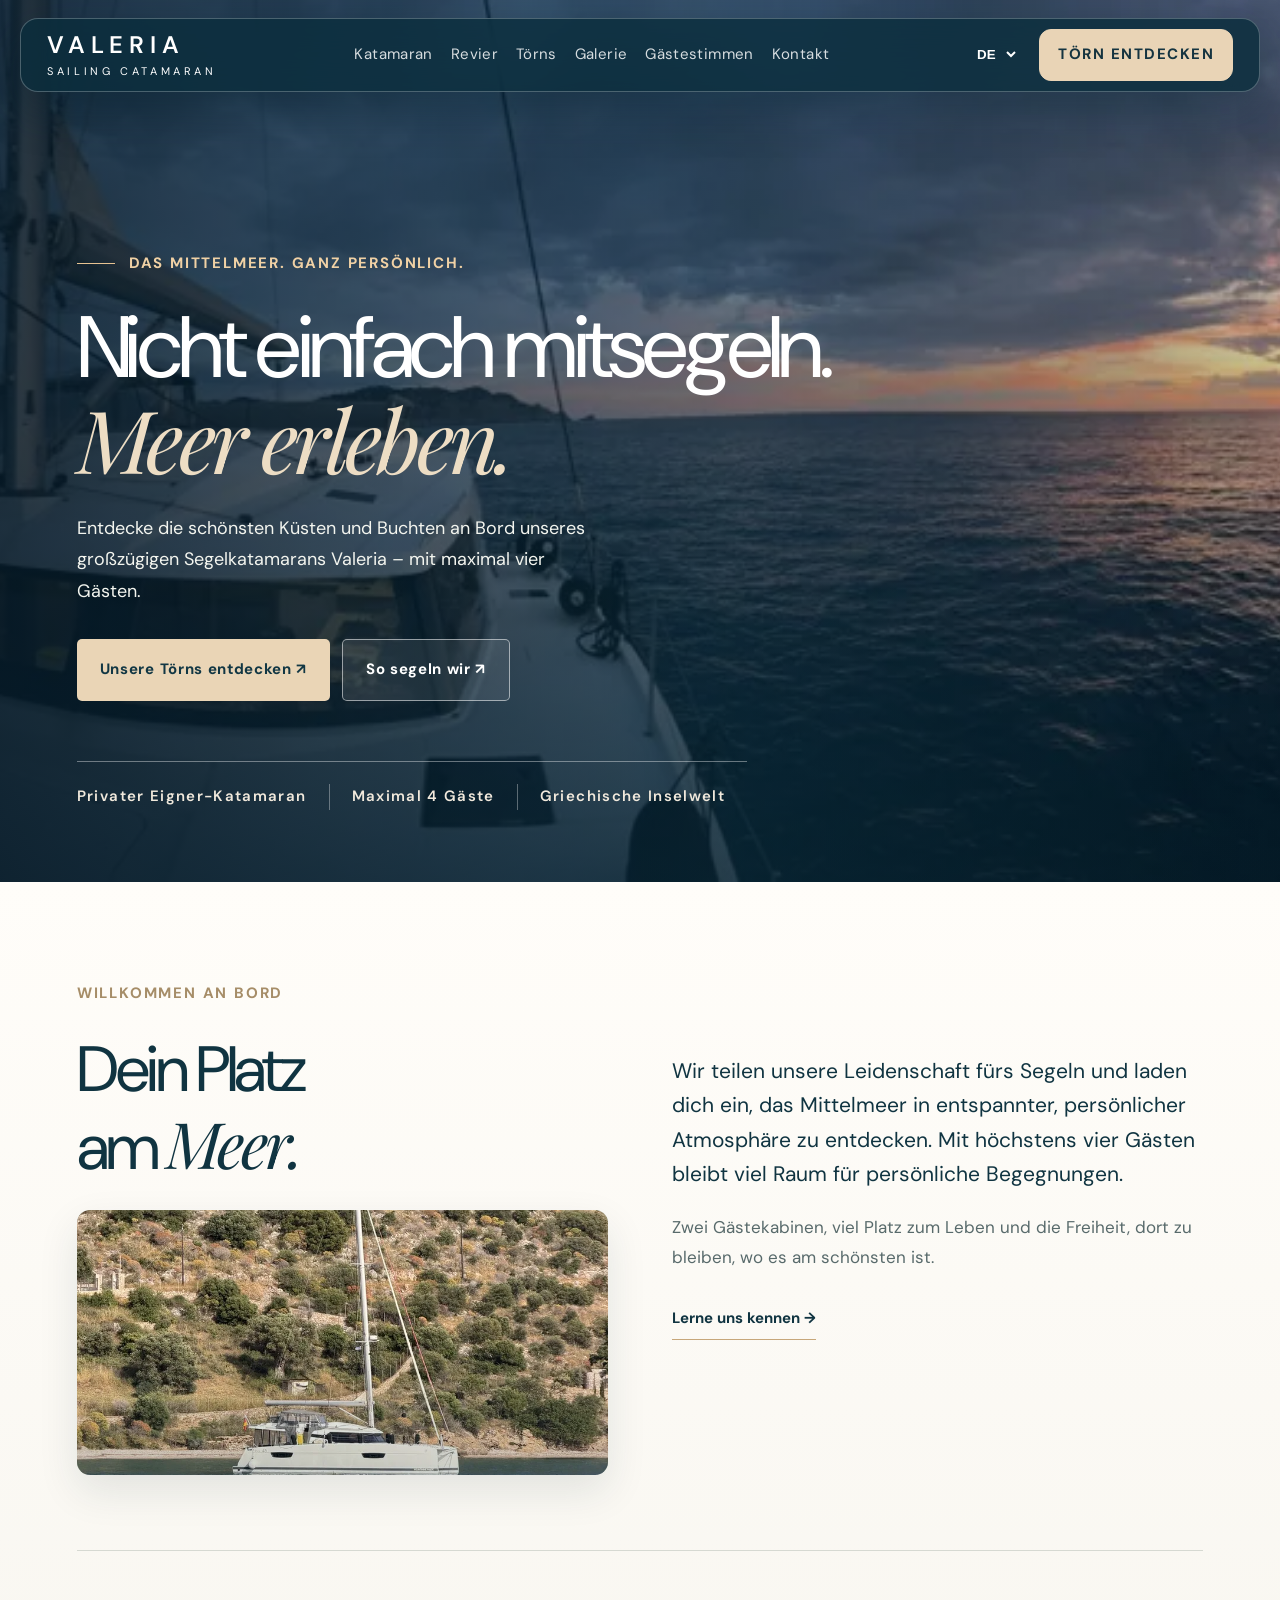
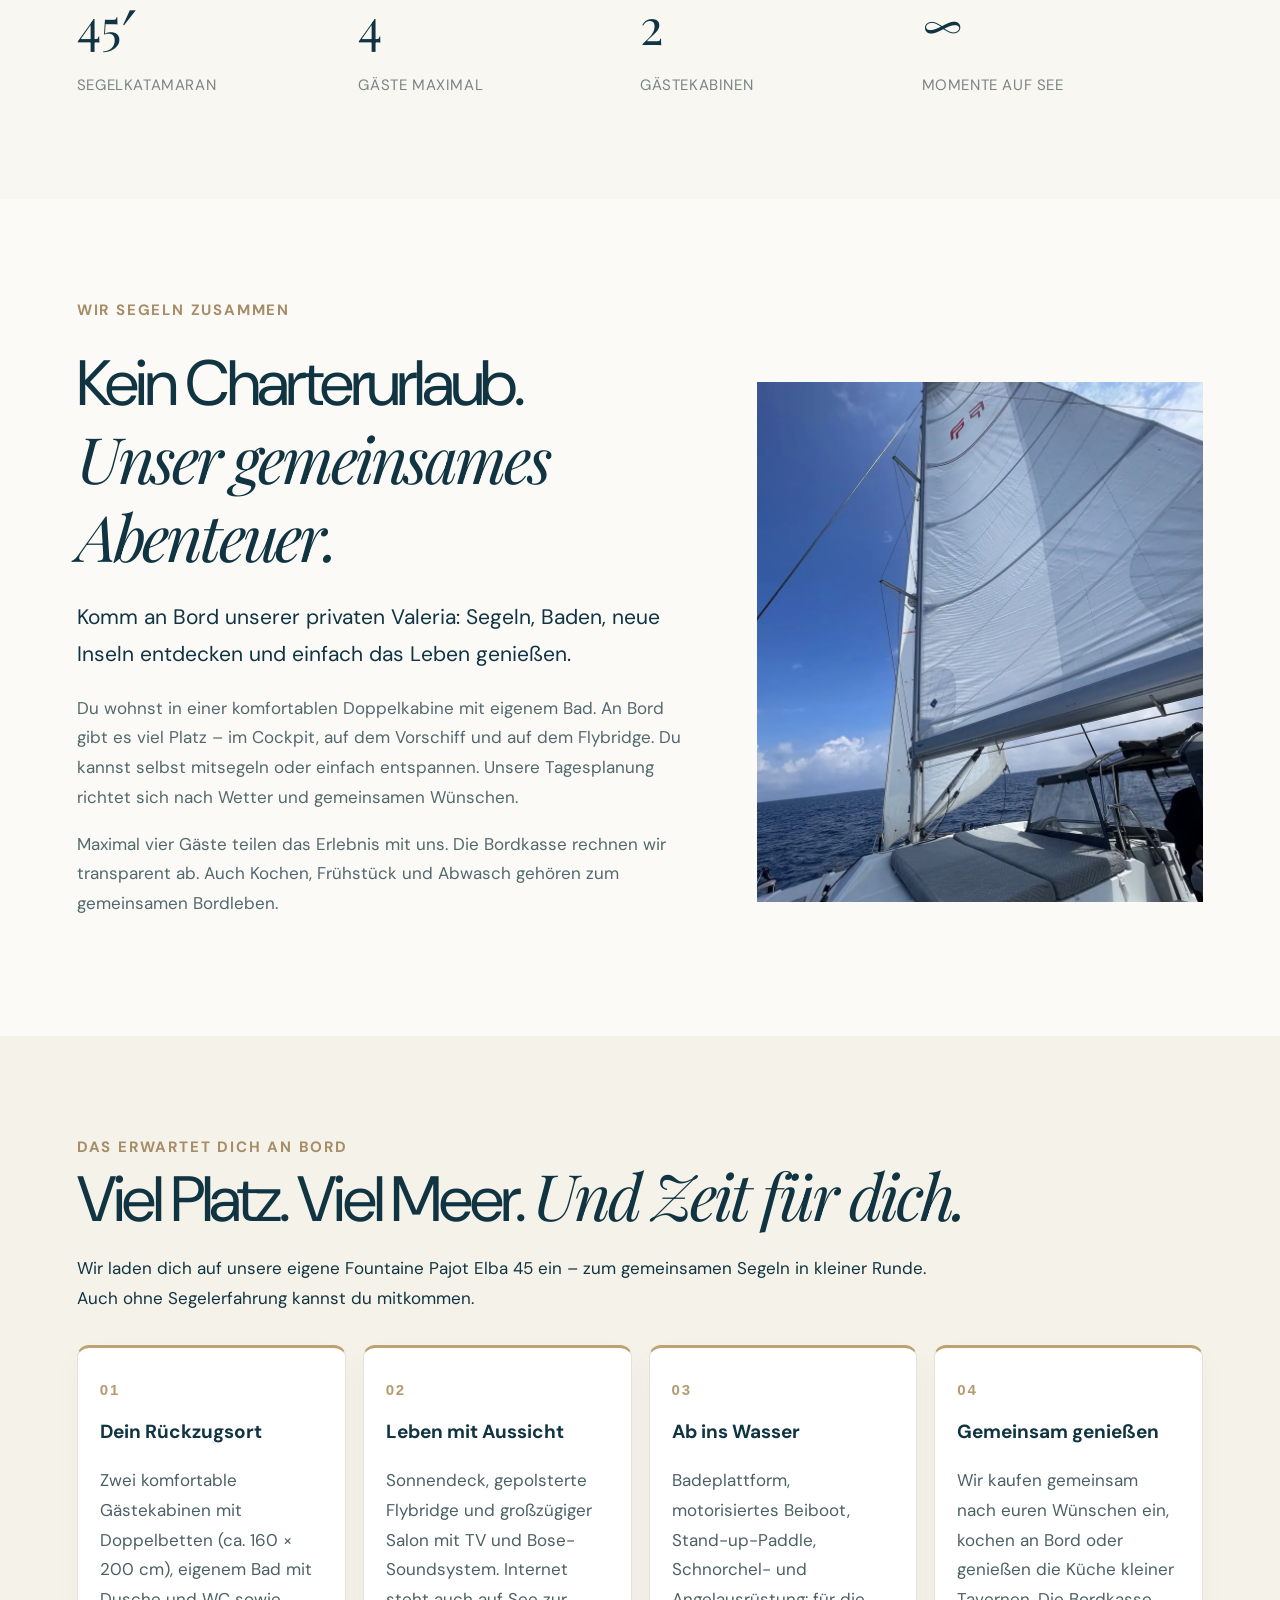
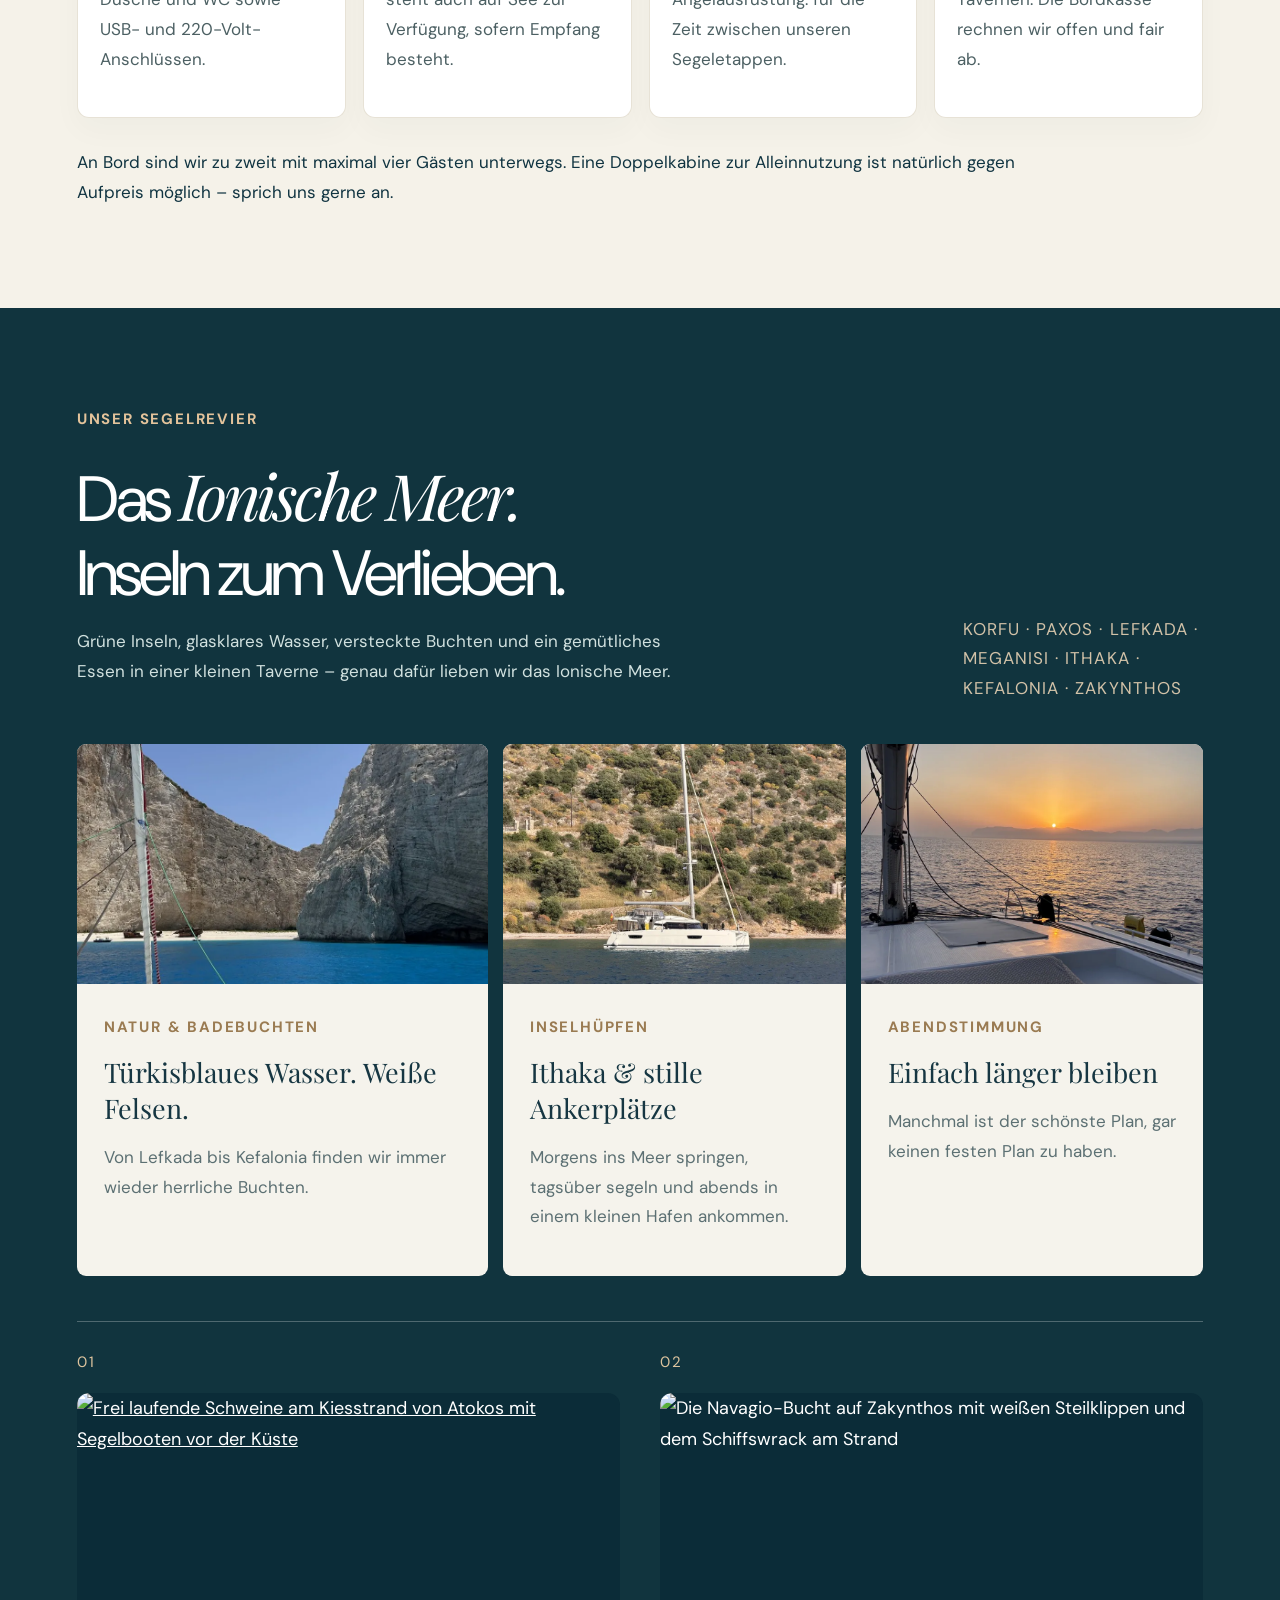
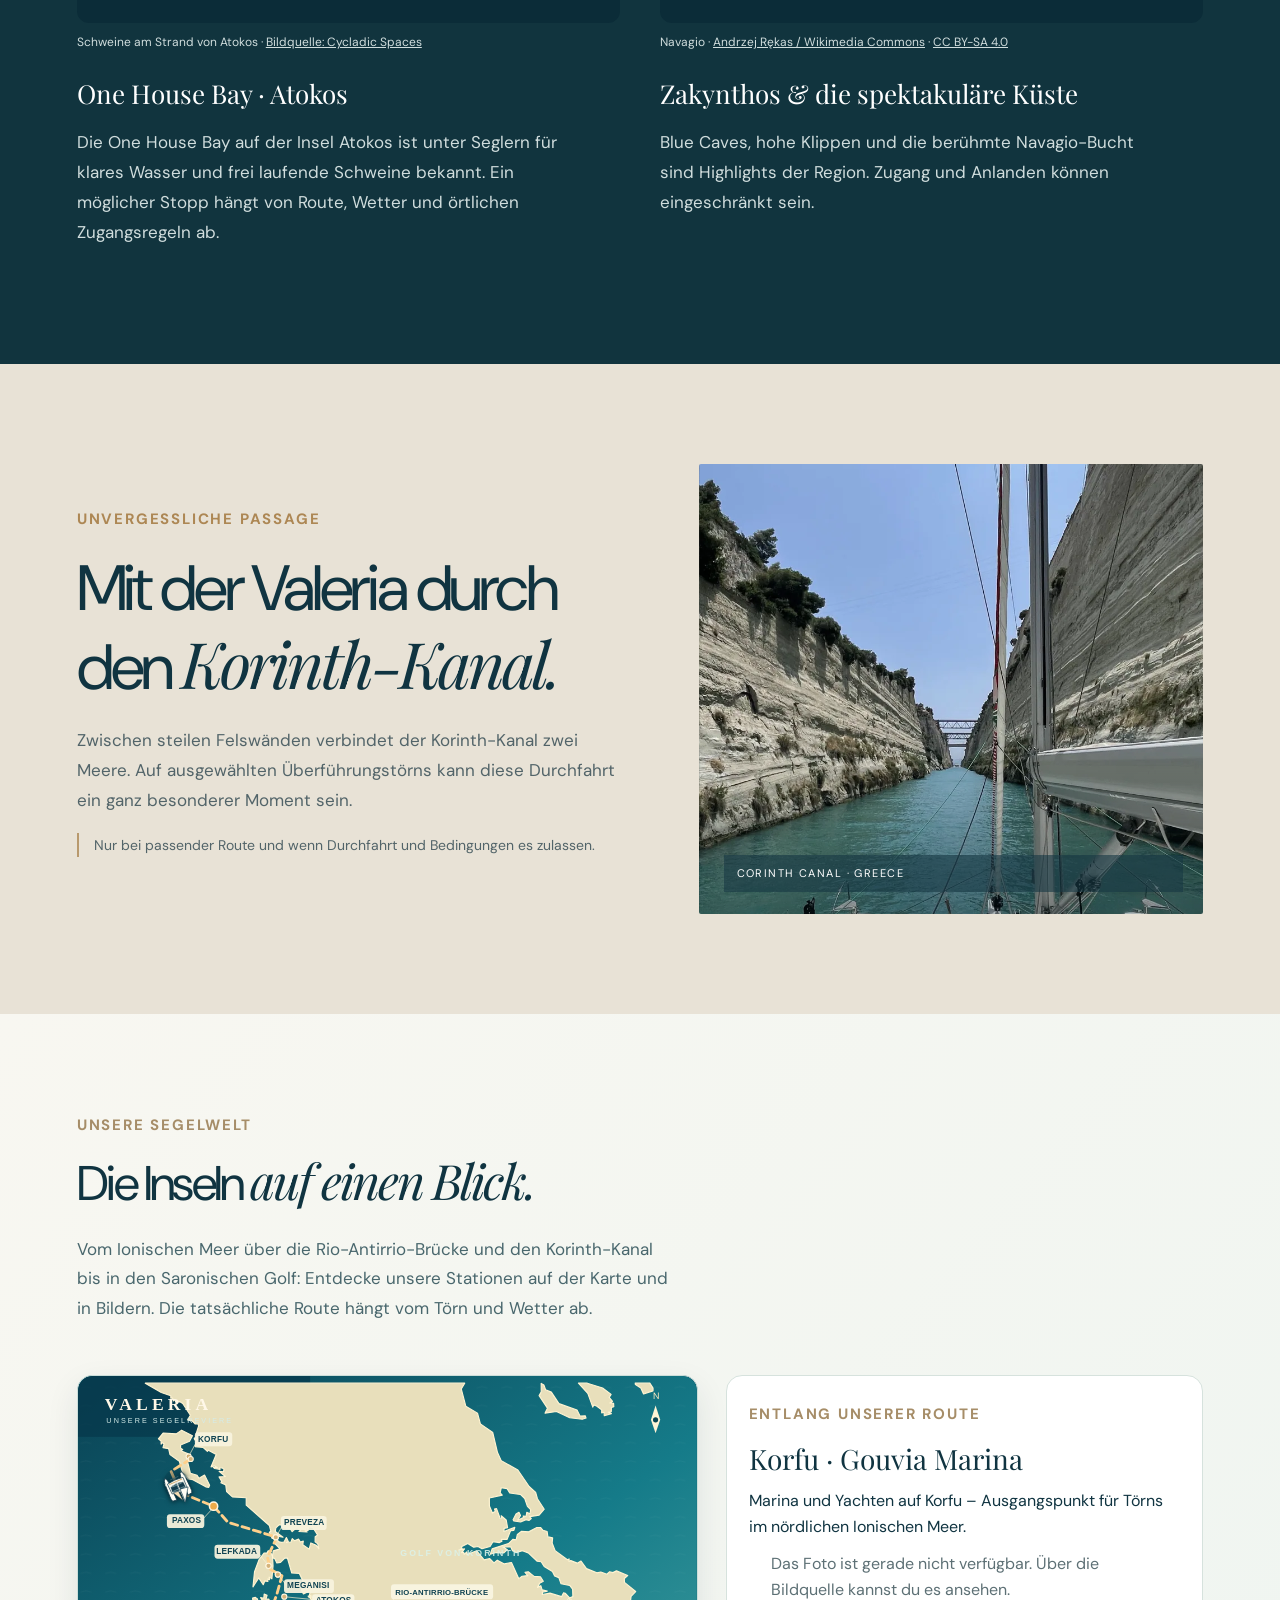
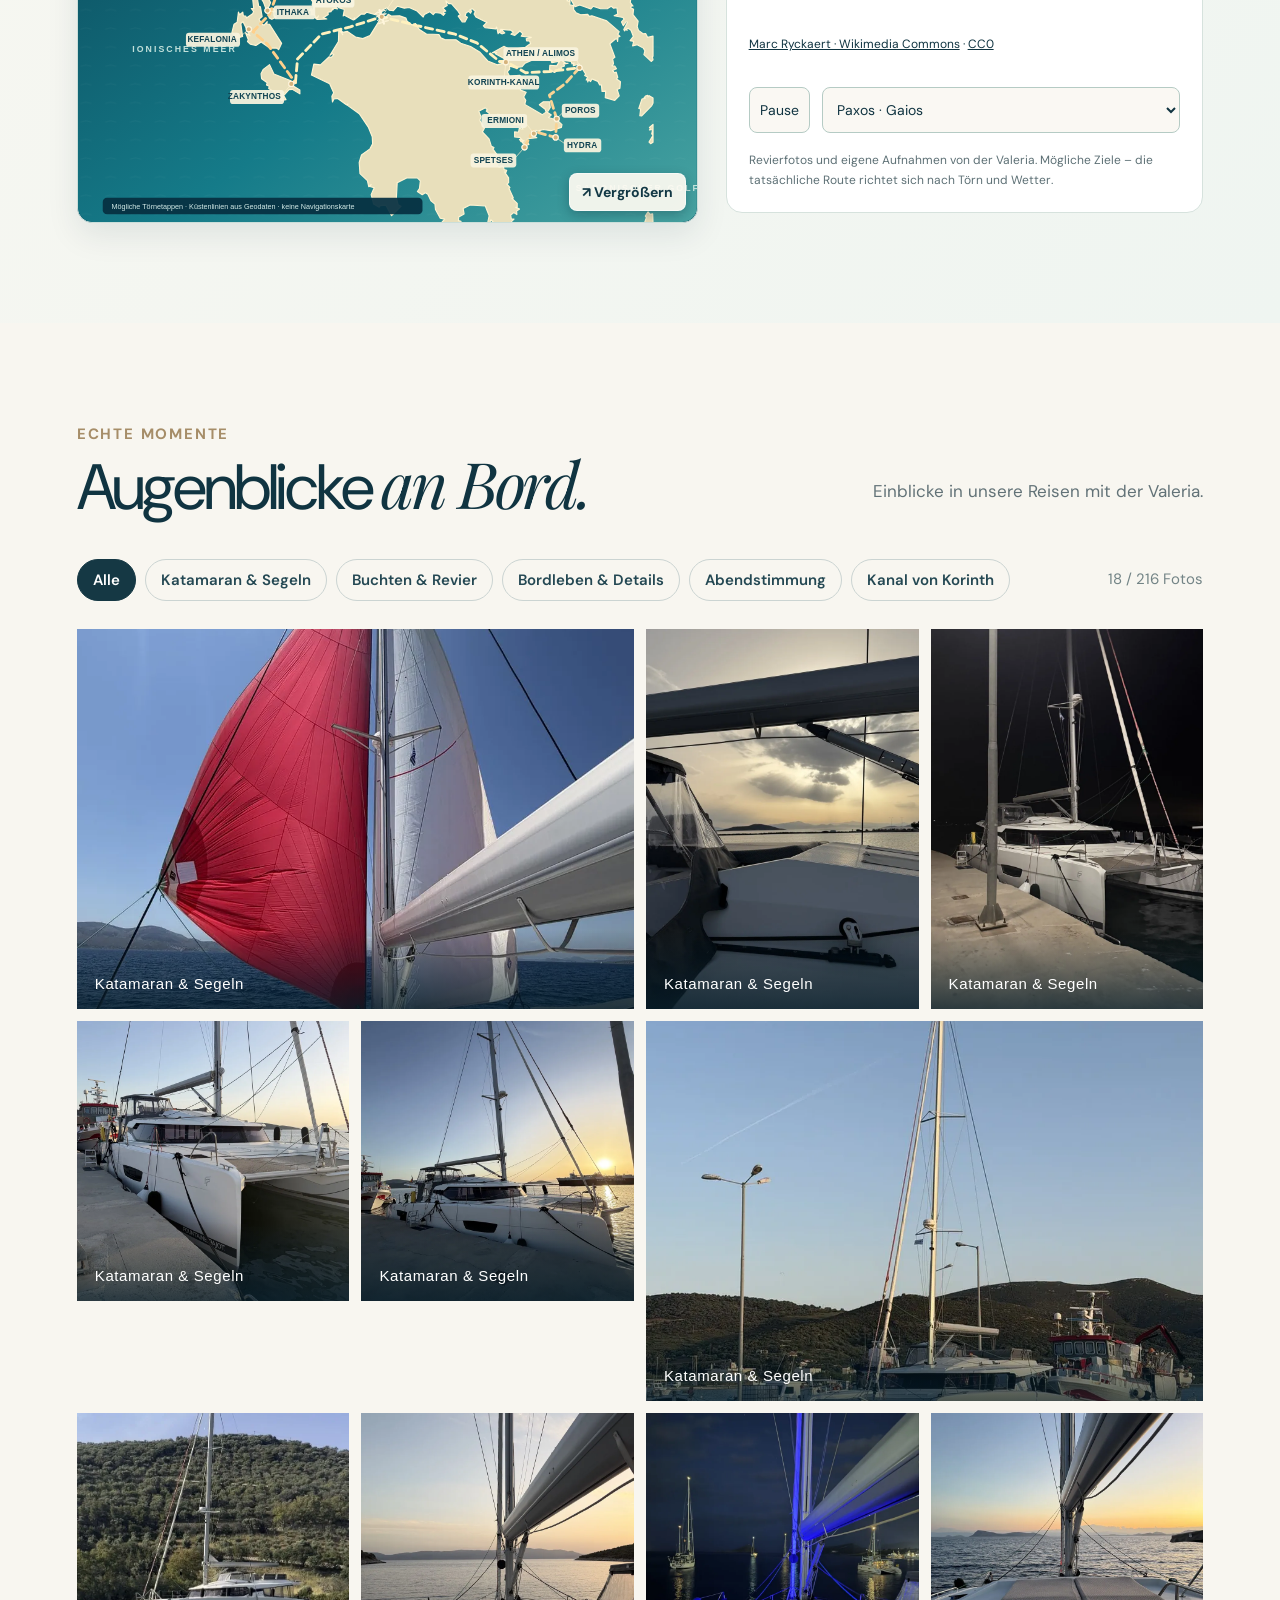
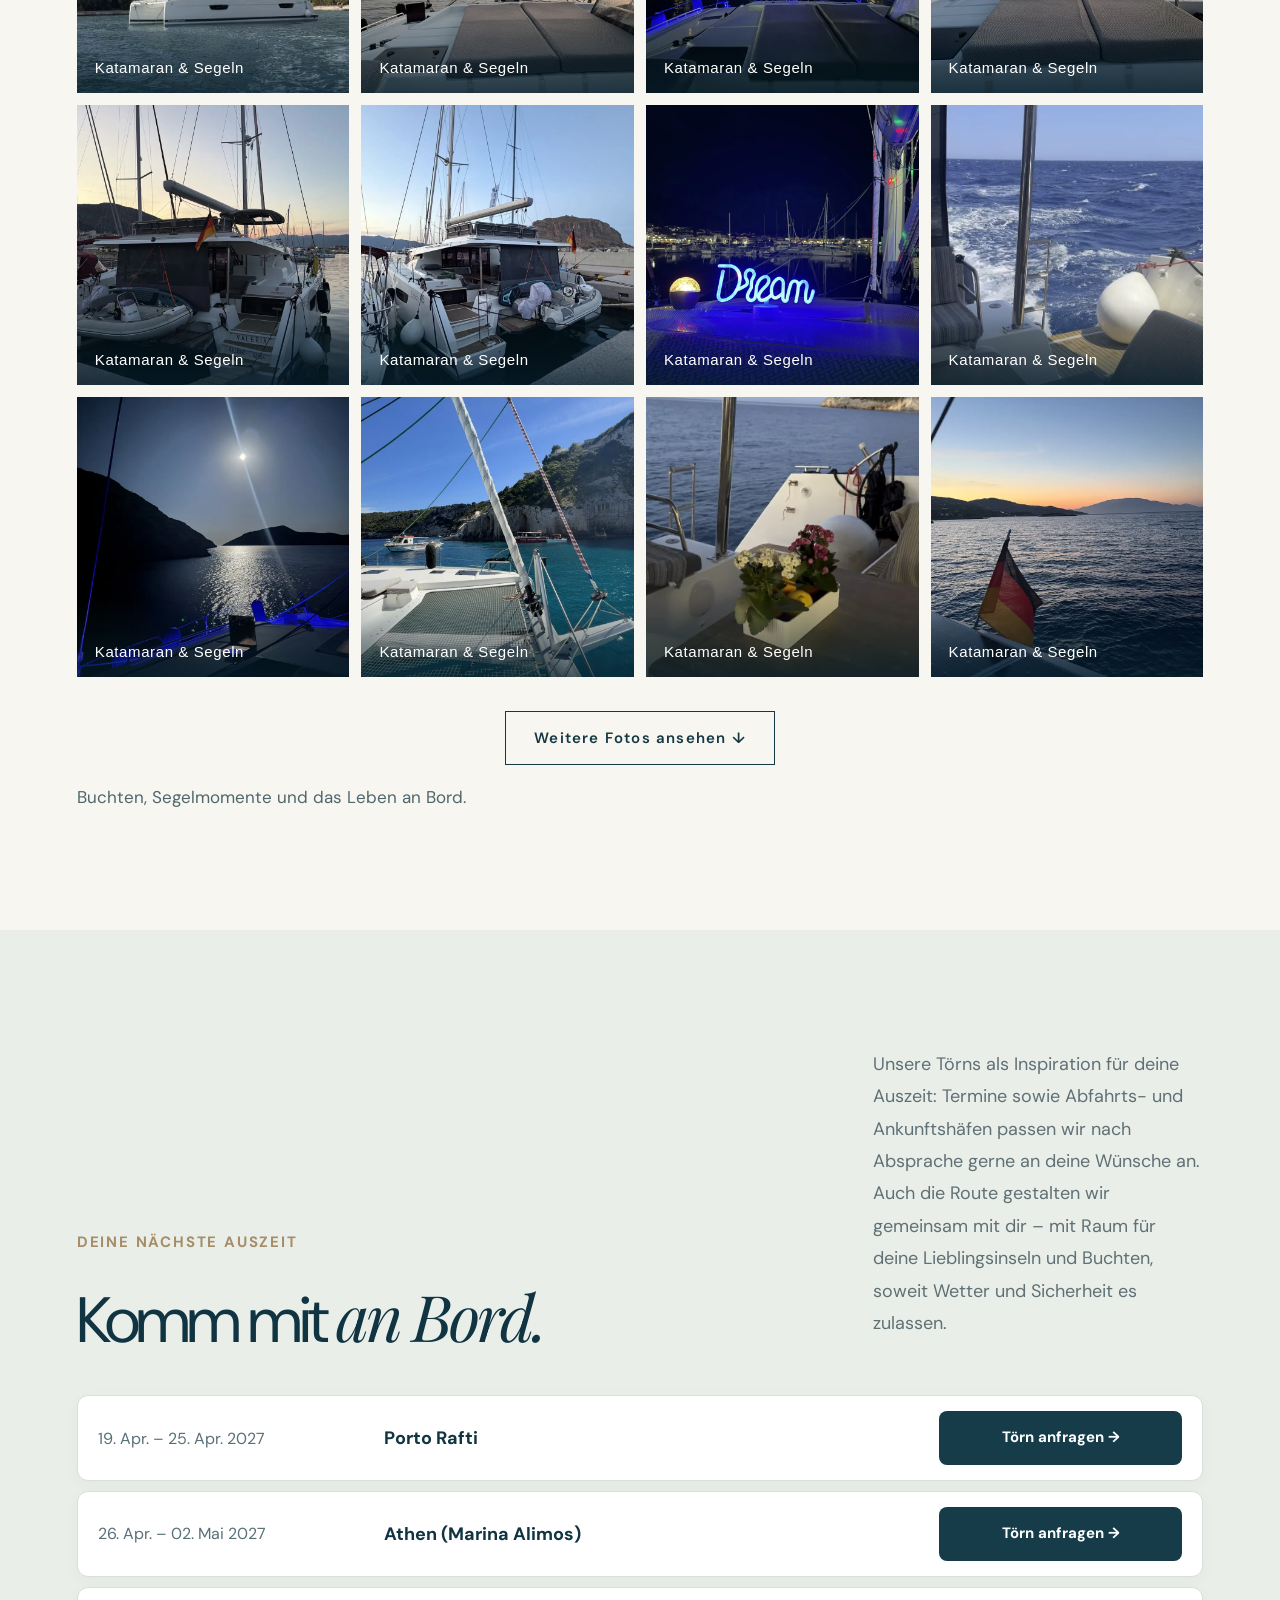
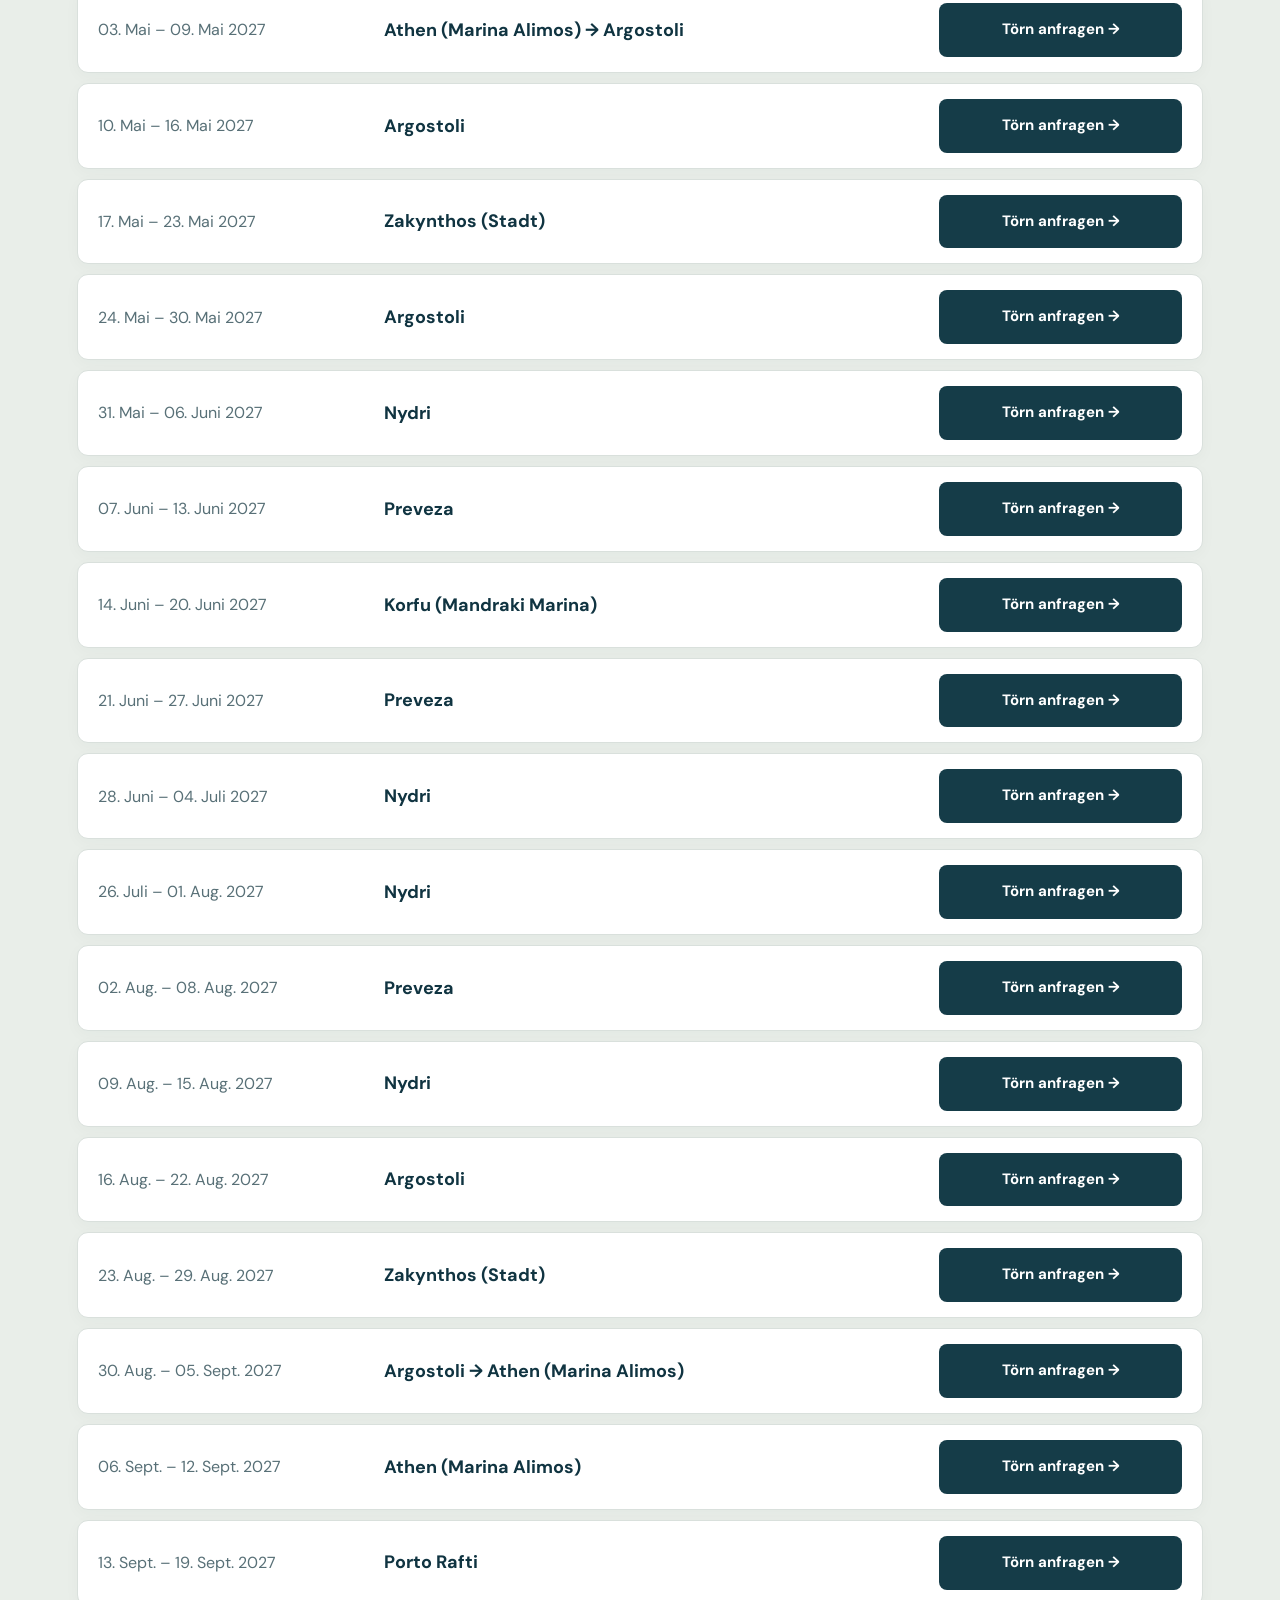
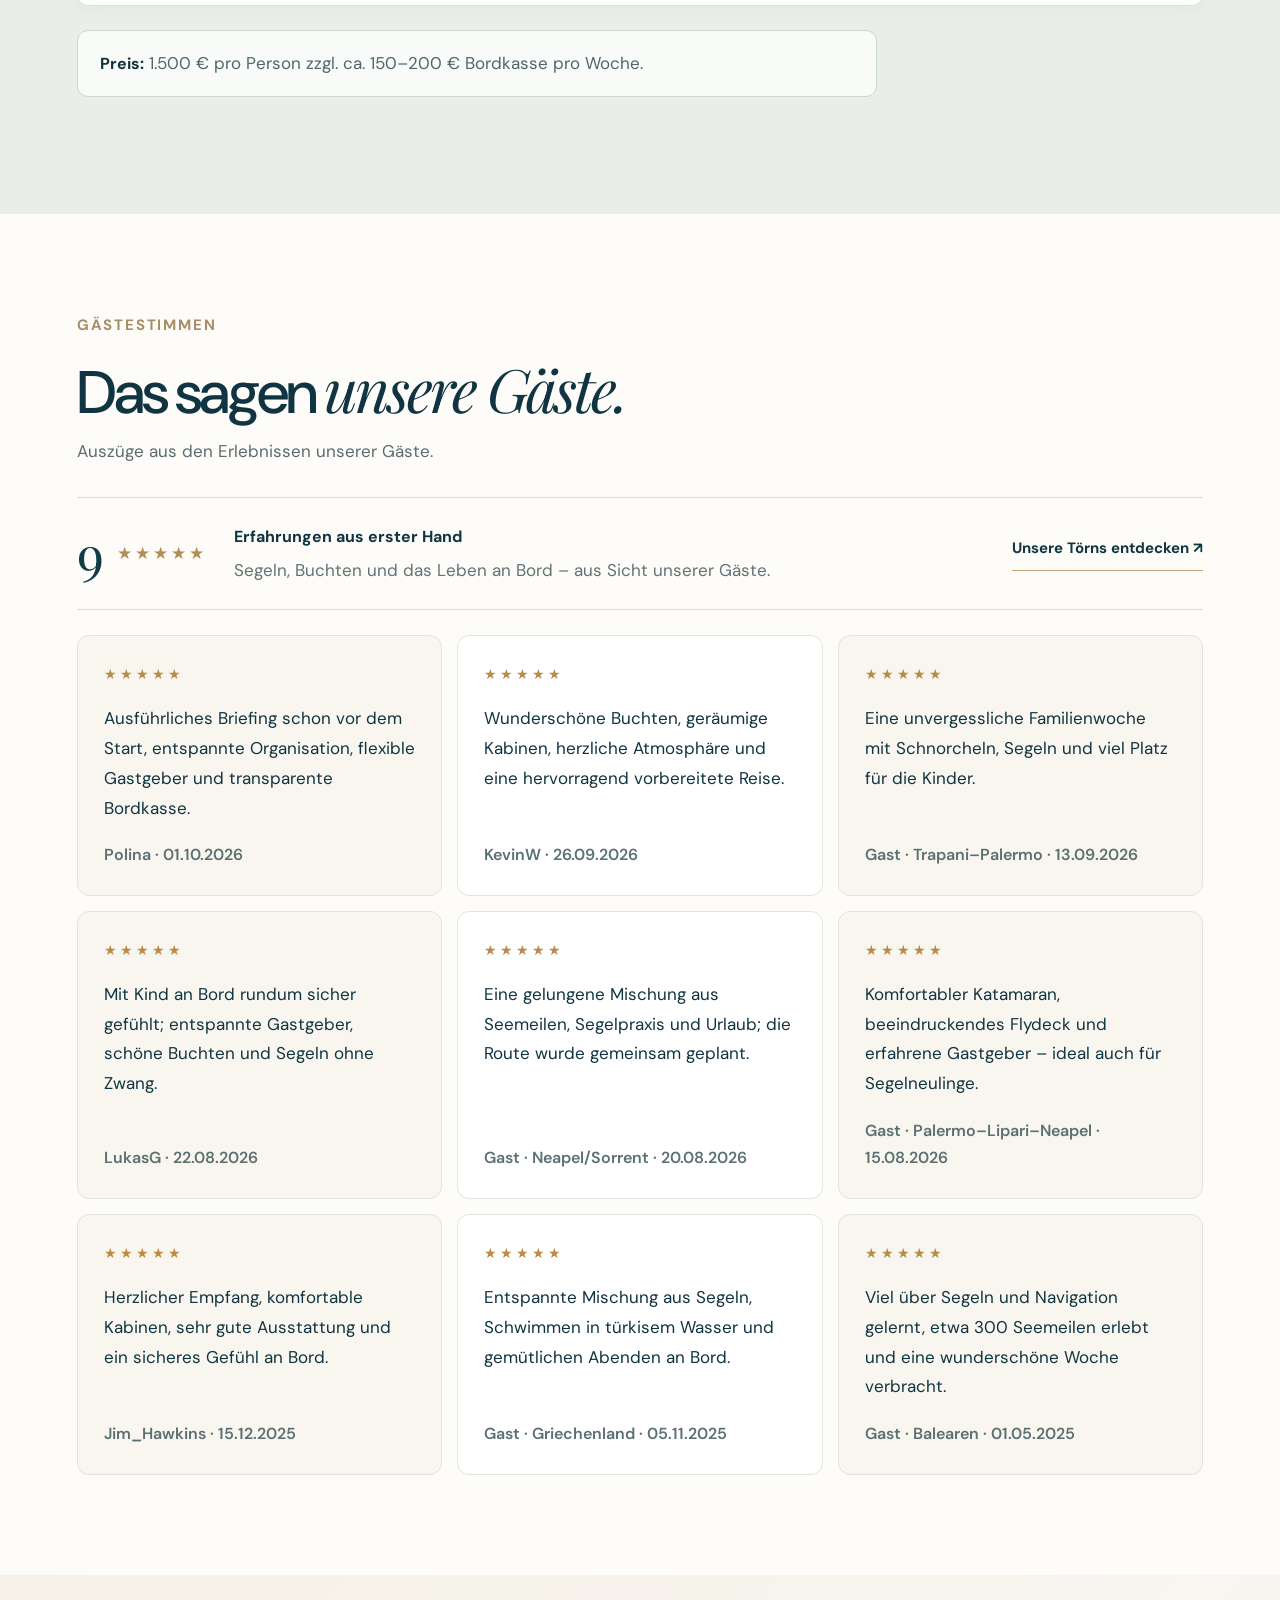
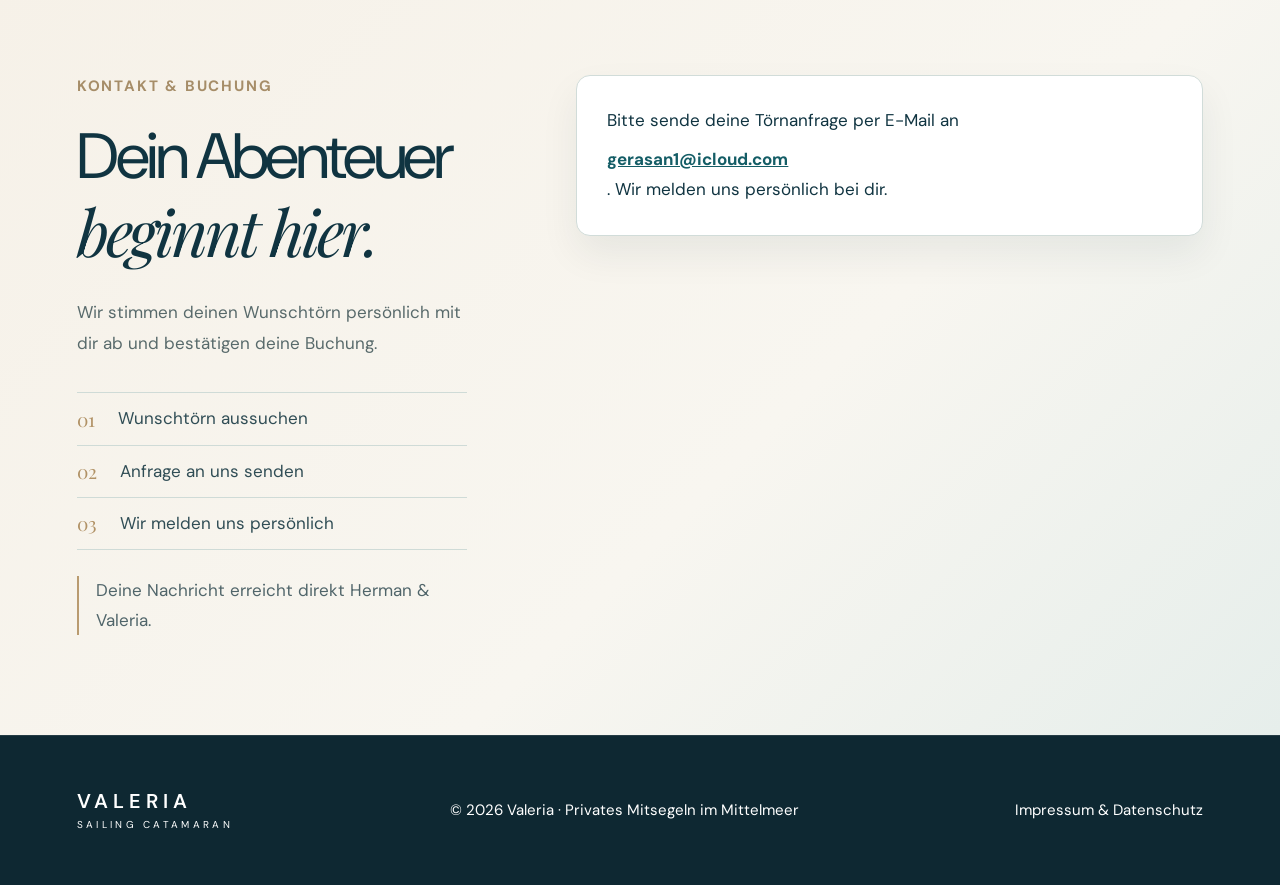
==== commit b6c5caa9: "Welcome solo cabin use and highlight flexible dates, ports and routes" ====
--- a/index.html
+++ b/index.html
@@ -1,7 +1,7 @@
 <!DOCTYPE html>
 
 <html lang="de"><head><meta charset="utf-8"/><meta content="width=device-width,initial-scale=1" name="viewport"/><meta content="#102d38" name="theme-color"/><meta content="Mitsegeln auf dem privaten Segelkatamaran Valeria – Fountaine Pajot Elba 45. Entdecke das Mittelmeer in kleiner Runde." name="description"/><title>VALERIA | Sail the extraordinary</title><link href="styles.css" rel="stylesheet"/><meta content="VALERIA | Privates Mitsegeln im Mittelmeer" property="og:title"/><meta content="Entspanntes Mitsegeln auf unserem Katamaran Valeria – kleine Crew, große Erlebnisse." property="og:description"/><meta content="25.0" name="version"/></head><body><a class="skip-link" href="#experience">Zum Inhalt springen</a><header class="nav"><a class="logo" href="#top">VALERIA<span>SAILING CATAMARAN</span></a><nav id="nav"><a data-i="navBoat" href="#experience">Katamaran</a><a data-i="navRegion" href="#region">Revier</a><a data-i="navTrips" href="#trips">Törns</a><a data-i="navGallery" href="#gallery">Galerie</a><a data-i="navReviews" href="#reviews">Gästestimmen</a><a data-i="navContact" href="#contact">Kontakt</a></nav><div class="nav-right"><button aria-controls="nav" aria-expanded="false" aria-label="Menü öffnen" class="nav-toggle" id="navToggle" type="button"><span></span><span></span><span></span></button><select aria-label="Language" id="lang"><option value="de">DE</option><option value="en">EN</option><option value="ru">RU</option></select><a class="nav-cta" data-i="navBook" href="#trips">Törn entdecken</a></div></header><main id="top"><section class="hero"><div class="hero-shade"></div><div class="hero-inner"><div class="eyebrow" data-i="heroKicker">DAS MITTELMEER. GANZ PERSÖNLICH.</div><h1 data-i="heroTitle">Nicht einfach mitsegeln.<br/><em>Meer erleben.</em></h1><p data-i="heroBody">Entdecke die schönsten Küsten und Buchten an Bord unseres großzügigen Segelkatamarans Valeria – mit maximal vier Gästen.</p><div class="hero-actions"><a class="btn btn-light" data-i="heroButton" href="#trips">Unsere Törns entdecken <span>↗</span></a><a class="btn btn-ghost" data-i="heroSecondary" href="#experience">So segeln wir <span aria-hidden="true">↗</span></a></div><div class="hero-foot"><span data-i="heroDetail1">Privater Eigner-Katamaran</span><span data-i="heroDetail2">Maximal 4 Gäste</span><span data-i="heroDetail3">Griechische Inselwelt</span></div></div></section><section class="intro section" id="experience"><div class="section-kicker" data-i="introKicker">WILLKOMMEN AN BORD</div><div class="intro-grid"><div class="intro-heading-stack"><h2 data-i="introTitle">Dein Platz<br/>am <em>Meer.</em></h2><figure class="intro-seascape"><img src="images/favoriten/A1-valeria-000088.webp" alt="Blick vom Bug der Valeria auf eine mediterrane Bucht" loading="lazy" decoding="async"/></figure></div><div><p class="lead" data-i="introBody">Wir teilen unsere Leidenschaft fürs Segeln und laden dich ein, das Mittelmeer in entspannter, persönlicher Atmosphäre zu entdecken. Mit höchstens vier Gästen bleibt viel Raum für persönliche Begegnungen.</p><p data-i="introBody2">Zwei Gästekabinen, viel Platz zum Leben und die Freiheit, dort zu bleiben, wo es am schönsten ist.</p><a class="text-link" data-i="introLink" href="#contact">Lerne uns kennen →</a></div></div><div class="stats"><div><strong>45′</strong><span data-i="statBoat">Segelkatamaran</span></div><div><strong>4</strong><span data-i="statGuests">Gäste maximal</span></div><div><strong>2</strong><span data-i="statCabins">Gästekabinen</span></div><div><strong>∞</strong><span data-i="statMemories">Momente auf See</span></div></div></section><section class="section lifestyle" id="life"><div class="section-kicker" data-i="lifeKicker">UNSER MITSEGELKONZEPT</div><div class="lifestyle-layout"><div><h2 data-i="lifeTitle">Kein Charterurlaub.<br/><em>Unser gemeinsames Abenteuer.</em></h2><p class="lead" data-i="lifeLead">Komm an Bord unserer privaten Valeria und entdecke das Mittelmeer so, wie wir es lieben: mit Zeit zum Genießen, Segeln, Baden und Entdecken.</p><p data-i="lifeBody">Du wohnst in einer komfortablen Doppelkabine mit eigenem Bad. Auf dem großzügigen Katamaran gibt es reichlich Platz – an Deck, im Cockpit und oben auf dem Flybridge. Du kannst beim Segeln mitmachen oder einfach das Meer genießen. Wir planen unsere Tage gemeinsam, je nach Wetter und Lust auf neue Buchten.</p><p data-i="lifeBody2">Wir segeln in kleiner Runde mit maximal vier Gästen. Die Bordkasse rechnen wir transparent gemeinsam ab; auch beim Kochen und Bordleben packen alle ein bisschen mit an.</p></div><img alt="Unter weißen Segeln: Blick über das Deck der Valeria auf dem Mittelmeer" loading="lazy" src="images/favoriten/A3-valeria-002201.webp"/></div></section>
-<section class="section detail-offer" id="angebot"><div class="section-kicker" data-i="offerKicker">WAS DICH AN BORD ERWARTET</div><h2 data-i="offerTitle">Viel Platz. Viel Meer. <em>Und Zeit für dich.</em></h2><p class="lead" data-i="offerIntro">Wir laden dich auf unsere eigene Fountaine Pajot Elba 45 ein – zum gemeinsamen Segeln in kleiner Runde. Auch ohne Segelerfahrung kannst du mitkommen.</p><div class="offer-grid"><article><span>01</span><h3 data-i="offerCabinTitle">Dein Rückzugsort</h3><p data-i="offerCabin">Zwei gemütliche Gästekabinen mit großen Doppelbetten (ca. 160 × 200 cm), jeweils eigenem Bad mit Dusche und WC, USB und 220-Volt-Anschluss.</p></article><article><span>02</span><h3 data-i="offerComfortTitle">Leben mit Aussicht</h3><p data-i="offerComfort">Sonnendeck und Flybridge mit Polstern, großzügiger Salon mit TV und Bose-Soundsystem sowie Internet auch auf See, soweit Verbindung verfügbar ist.</p></article><article><span>03</span><h3 data-i="offerWaterTitle">Ab ins Wasser</h3><p data-i="offerWater">Badeplattform, motorisiertes Beiboot, Stand-up-Paddle, Schnorchel- und Angelausrüstung: Zwischen den Segeletappen gibt es viel zu entdecken.</p></article><article><span>04</span><h3 data-i="offerFoodTitle">Gemeinsam genießen</h3><p data-i="offerFood">Wir kaufen zu Beginn gemeinsam nach euren Wünschen ein, kochen an Bord oder gehen in kleine Tavernen. Die gemeinsamen Ausgaben rechnen wir transparent über die Bordkasse ab.</p></article></div><p class="offer-bottom" data-i="offerFlexible">Bei uns sind insgesamt höchstens sechs Menschen an Bord: wir beide und maximal vier Gäste. Route und Tagesablauf stimmen wir mit der Crew ab – immer mit Blick auf Wetter und Sicherheit. Einzelbelegung einer Kabine oder besondere Wünsche? Sprich uns einfach an.</p></section><section class="section region" id="region"><div class="section-kicker" data-i="regionKicker">UNSER SEGELREVIER</div><div class="region-top"><div><h2 data-i="regionTitle">Das <em>Ionische Meer.</em><br/>Inseln zum Verlieben.</h2><p class="region-lead" data-i="regionLead">Grüne Inseln, tiefblaue Buchten, kleine Tavernen am Wasser und immer wieder ein Ankerplatz, an dem man am liebsten bleiben würde.</p></div><div class="region-strap" data-i="regionStrap">KORFU · PAXOS · LEFKADA · MEGANISI · ITHAKA · KEFALONIA · ZAKYNTHOS</div></div><div class="destination-grid"><article class="destination feature"><img alt="Steilküste und türkisblaues Meer" loading="lazy" src="images/favoriten/A1-valeria-000526.webp"/><div><span data-i="place1Tag">NATUR &amp; BADEBUCHTEN</span><h3 data-i="place1Title">Türkisblaues Wasser. Weiße Felsen.</h3><p data-i="place1Body">Zwischen Lefkada, Meganisi und Kefalonia verstecken sich Buchten, die man am schönsten vom Wasser aus entdeckt.</p></div></article><article class="destination"><img alt="Bucht vom Bug der Valeria" loading="lazy" src="images/favoriten/A1-valeria-000088.webp"/><div><span data-i="place2Tag">INSELHÜPFEN</span><h3 data-i="place2Title">Ithaka &amp; die kleinen Buchten</h3><p data-i="place2Body">Morgens ein Sprung ins Meer, nachmittags ein kleiner Hafen und abends gemeinsam essen.</p></div></article><article class="destination"><img alt="Sonnenuntergang auf einem Segeltörn" loading="lazy" src="images/favoriten/A2-valeria-001456.webp"/><div><span data-i="place3Tag">ABENDSTIMMUNG</span><h3 data-i="place3Title">Einfach länger bleiben</h3><p data-i="place3Body">Wenn die Sonne hinter den Inseln verschwindet, beginnt oft der schönste Teil des Tages.</p></div></article></div><div class="specials"><div><span class="special-number">01</span><figure class="special-photo"><a href="https://www.cycladicspaces.com.au/blog/atokos-the-island-where-wild-pigs-join-your-beach-party" target="_blank" rel="noopener"><img loading="lazy" decoding="async" src="https://images.squarespace-cdn.com/content/v1/681417070d98617d1517af74/bf19645c-e1d6-4d83-8295-b2a69f75e7b6/Atokos%2BPig%2BBeach%2BLefkada%2BWild%2BBoars.jpg?format=1000w" alt="Frei laufende Schweine am Kiesstrand von Atokos mit Segelbooten vor der Küste"/></a><figcaption>Schweine am Strand von Atokos · <a href="https://www.cycladicspaces.com.au/blog/atokos-the-island-where-wild-pigs-join-your-beach-party" target="_blank" rel="noopener">Bildquelle: Cycladic Spaces</a></figcaption></figure><h3 data-i="specialPigTitle">One House Bay · Atokos</h3><p data-i="specialPigBody">Nicht jeder schöne Stopp steht im Reiseführer. Unsere Lieblingsbuchten entdecken wir zusammen – die genaue Auswahl bestimmt der jeweilige Törn.</p></div><div><span class="special-number">02</span><figure class="special-photo"><img loading="lazy" decoding="async" src="https://upload.wikimedia.org/wikipedia/commons/thumb/8/8f/Navagio_Beach._View_of_the_Shipwreck_Beach.jpg/960px-Navagio_Beach._View_of_the_Shipwreck_Beach.jpg" alt="Die Navagio-Bucht auf Zakynthos mit weißen Steilklippen und dem Schiffswrack am Strand"/><figcaption>Navagio · <a href="https://commons.wikimedia.org/wiki/File:Navagio_Beach._View_of_the_Shipwreck_Beach.jpg" target="_blank" rel="noopener">Andrzej Rękas / Wikimedia Commons</a> · <a href="https://creativecommons.org/licenses/by-sa/4.0/" target="_blank" rel="noopener">CC BY-SA 4.0</a></figcaption></figure><h3 data-i="specialNavTitle">Zakynthos &amp; die spektakuläre Küste</h3><p data-i="specialNavBody">Berühmte Steilküsten, die Blue Caves und die eindrucksvolle Navagio-Bucht – je nach Route, Wetter und örtlichen Zugangsbeschränkungen.</p></div></div></section>
+<section class="section detail-offer" id="angebot"><div class="section-kicker" data-i="offerKicker">WAS DICH AN BORD ERWARTET</div><h2 data-i="offerTitle">Viel Platz. Viel Meer. <em>Und Zeit für dich.</em></h2><p class="lead" data-i="offerIntro">Wir laden dich auf unsere eigene Fountaine Pajot Elba 45 ein – zum gemeinsamen Segeln in kleiner Runde. Auch ohne Segelerfahrung kannst du mitkommen.</p><div class="offer-grid"><article><span>01</span><h3 data-i="offerCabinTitle">Dein Rückzugsort</h3><p data-i="offerCabin">Zwei gemütliche Gästekabinen mit großen Doppelbetten (ca. 160 × 200 cm), jeweils eigenem Bad mit Dusche und WC, USB und 220-Volt-Anschluss.</p></article><article><span>02</span><h3 data-i="offerComfortTitle">Leben mit Aussicht</h3><p data-i="offerComfort">Sonnendeck und Flybridge mit Polstern, großzügiger Salon mit TV und Bose-Soundsystem sowie Internet auch auf See, soweit Verbindung verfügbar ist.</p></article><article><span>03</span><h3 data-i="offerWaterTitle">Ab ins Wasser</h3><p data-i="offerWater">Badeplattform, motorisiertes Beiboot, Stand-up-Paddle, Schnorchel- und Angelausrüstung: Zwischen den Segeletappen gibt es viel zu entdecken.</p></article><article><span>04</span><h3 data-i="offerFoodTitle">Gemeinsam genießen</h3><p data-i="offerFood">Wir kaufen zu Beginn gemeinsam nach euren Wünschen ein, kochen an Bord oder gehen in kleine Tavernen. Die gemeinsamen Ausgaben rechnen wir transparent über die Bordkasse ab.</p></article></div><p class="offer-bottom" data-i="offerFlexible">An Bord sind wir zu zweit mit maximal vier Gästen unterwegs. Eine Doppelkabine zur Alleinnutzung ist natürlich gegen Aufpreis möglich – sprich uns gerne an.</p></section><section class="section region" id="region"><div class="section-kicker" data-i="regionKicker">UNSER SEGELREVIER</div><div class="region-top"><div><h2 data-i="regionTitle">Das <em>Ionische Meer.</em><br/>Inseln zum Verlieben.</h2><p class="region-lead" data-i="regionLead">Grüne Inseln, tiefblaue Buchten, kleine Tavernen am Wasser und immer wieder ein Ankerplatz, an dem man am liebsten bleiben würde.</p></div><div class="region-strap" data-i="regionStrap">KORFU · PAXOS · LEFKADA · MEGANISI · ITHAKA · KEFALONIA · ZAKYNTHOS</div></div><div class="destination-grid"><article class="destination feature"><img alt="Steilküste und türkisblaues Meer" loading="lazy" src="images/favoriten/A1-valeria-000526.webp"/><div><span data-i="place1Tag">NATUR &amp; BADEBUCHTEN</span><h3 data-i="place1Title">Türkisblaues Wasser. Weiße Felsen.</h3><p data-i="place1Body">Zwischen Lefkada, Meganisi und Kefalonia verstecken sich Buchten, die man am schönsten vom Wasser aus entdeckt.</p></div></article><article class="destination"><img alt="Bucht vom Bug der Valeria" loading="lazy" src="images/favoriten/A1-valeria-000088.webp"/><div><span data-i="place2Tag">INSELHÜPFEN</span><h3 data-i="place2Title">Ithaka &amp; die kleinen Buchten</h3><p data-i="place2Body">Morgens ein Sprung ins Meer, nachmittags ein kleiner Hafen und abends gemeinsam essen.</p></div></article><article class="destination"><img alt="Sonnenuntergang auf einem Segeltörn" loading="lazy" src="images/favoriten/A2-valeria-001456.webp"/><div><span data-i="place3Tag">ABENDSTIMMUNG</span><h3 data-i="place3Title">Einfach länger bleiben</h3><p data-i="place3Body">Wenn die Sonne hinter den Inseln verschwindet, beginnt oft der schönste Teil des Tages.</p></div></article></div><div class="specials"><div><span class="special-number">01</span><figure class="special-photo"><a href="https://www.cycladicspaces.com.au/blog/atokos-the-island-where-wild-pigs-join-your-beach-party" target="_blank" rel="noopener"><img loading="lazy" decoding="async" src="https://images.squarespace-cdn.com/content/v1/681417070d98617d1517af74/bf19645c-e1d6-4d83-8295-b2a69f75e7b6/Atokos%2BPig%2BBeach%2BLefkada%2BWild%2BBoars.jpg?format=1000w" alt="Frei laufende Schweine am Kiesstrand von Atokos mit Segelbooten vor der Küste"/></a><figcaption>Schweine am Strand von Atokos · <a href="https://www.cycladicspaces.com.au/blog/atokos-the-island-where-wild-pigs-join-your-beach-party" target="_blank" rel="noopener">Bildquelle: Cycladic Spaces</a></figcaption></figure><h3 data-i="specialPigTitle">One House Bay · Atokos</h3><p data-i="specialPigBody">Nicht jeder schöne Stopp steht im Reiseführer. Unsere Lieblingsbuchten entdecken wir zusammen – die genaue Auswahl bestimmt der jeweilige Törn.</p></div><div><span class="special-number">02</span><figure class="special-photo"><img loading="lazy" decoding="async" src="https://upload.wikimedia.org/wikipedia/commons/thumb/8/8f/Navagio_Beach._View_of_the_Shipwreck_Beach.jpg/960px-Navagio_Beach._View_of_the_Shipwreck_Beach.jpg" alt="Die Navagio-Bucht auf Zakynthos mit weißen Steilklippen und dem Schiffswrack am Strand"/><figcaption>Navagio · <a href="https://commons.wikimedia.org/wiki/File:Navagio_Beach._View_of_the_Shipwreck_Beach.jpg" target="_blank" rel="noopener">Andrzej Rękas / Wikimedia Commons</a> · <a href="https://creativecommons.org/licenses/by-sa/4.0/" target="_blank" rel="noopener">CC BY-SA 4.0</a></figcaption></figure><h3 data-i="specialNavTitle">Zakynthos &amp; die spektakuläre Küste</h3><p data-i="specialNavBody">Berühmte Steilküsten, die Blue Caves und die eindrucksvolle Navagio-Bucht – je nach Route, Wetter und örtlichen Zugangsbeschränkungen.</p></div></div></section>
 <section class="section canal" id="corinth"><div class="canal-copy"><div class="section-kicker" data-i="canalKicker">EIN BESONDERER MOMENT</div><h2 data-i="canalTitle">Mit der Valeria durch den <em>Korinth-Kanal.</em></h2><p data-i="canalBody">Eine schmale Wasserstraße zwischen gewaltigen Felswänden: Der Korinth-Kanal verbindet den Saronischen mit dem Korinthischen Golf. Auf passenden Überführungstörns kann diese Passage zu einem unvergesslichen Erlebnis werden.</p><p class="canal-note" data-i="canalNote">Die Durchfahrt ist kein fester Bestandteil jedes Törns und hängt von Route, Öffnung und behördlichen Vorgaben ab.</p></div><div aria-label="Valeria passiert den Kanal von Korinth – Originalaufnahme" class="canal-art" role="img" style="background-image:linear-gradient(0deg,rgba(7,28,36,.28),transparent 45%),url('images/favoriten/A4-IMG_8507.webp');background-size:cover;background-position:center;"><span>CORINTH CANAL · GREECE</span></div></section>
 <section class="section route-map-section" id="map"><div class="map-story route-heading"><div class="section-kicker" data-i="mapKicker">UNSERE SEGELWELT</div><h2 data-i="mapTitle">Die Inseln <em>auf einen Blick.</em></h2><p class="map-lead" data-i="mapSubtitle">Vom Ionischen Meer über Zakynthos und den Korinth-Kanal bis nach Athen, Poros, Hydra, Ermioni und Spetses. Die Linien zeigen mögliche Etappen, keine feste Route.</p></div><figure class="illustrated-map valeria-route-map"><svg xmlns="http://www.w3.org/2000/svg" viewBox="0 0 1200 865" width="1200" height="865" role="group" aria-labelledby="map-title map-desc" id="ionian-map">
 <title id="map-title">Revierkarte der Valeria</title><desc id="map-desc">Geografisch angelehnte Küstenlinien des Ionischen Meeres, des Golfs von Korinth und des Saronischen Golfs mit beschrifteten Inseln und möglichen Etappen. Ein Segelkatamaran bewegt sich entlang der Route.</desc>
@@ -39,7 +39,7 @@
 <g transform="translate(1120 85)"><text x="0" y="-40" text-anchor="middle" font="bold 18px Georgia" fill="#ffebc2">N</text><path d="M 0 -28 L9 0 L0 26 L-9 0Z" fill="#fff4d5"/><circle r="5" fill="#0a4553"/></g>
 <rect x="48" y="818" width="620" height="32" rx="8" fill="#062f40" opacity=".92"/><text x="65" y="839" class="small-copy">Mögliche Törnetappen · Küstenlinien aus Geodaten · keine Navigationskarte</text>
 </svg><button class="map-zoom-toggle" id="mapZoomButton" type="button" aria-expanded="false" aria-label="Revierkarte vergrößern">↗ Vergrößern</button></figure><aside class="route-photo-panel" aria-label="Sehenswürdigkeiten entlang der Route"><figure class="route-destination-photo"><img id="routePhoto" width="960" height="640" alt="" decoding="async"/><figcaption><span class="section-kicker">ENTLANG UNSERER ROUTE</span><h3 id="routePhotoTitle"></h3><p id="routePhotoText"></p><p id="routePhotoError" class="route-photo-note" hidden>Das Foto ist gerade nicht verfügbar. Über die Bildquelle kannst du es ansehen.</p><p class="route-credit"><a id="routePhotoSource" target="_blank" rel="noopener">Fotoquelle</a><span id="routeCreditSeparator"> · </span><a id="routePhotoLicense" target="_blank" rel="noopener"></a></p></figcaption></figure><div class="route-controls"><button id="routePause" type="button" aria-pressed="false">Pause</button><select id="routeStop" aria-label="Station auswählen"></select></div><p class="route-photo-note">Revierfotos und eigene Aufnahmen von der Valeria. Mögliche Ziele – die tatsächliche Route richtet sich nach Törn und Wetter.</p></aside></section>
-<section class="section gallery" id="gallery"><div class="section-kicker" data-i="galleryKicker">ECHTE MOMENTE</div><div class="gallery-head"><h2 data-i="galleryTitle">Augenblicke <em>an Bord.</em></h2><p data-i="galleryIntro">Einblicke in unsere Reisen mit der Valeria.</p></div><div class="gallery-toolbar"><div aria-label="Fotogalerie filtern" class="gallery-filters" id="galleryFilters" role="group"></div><span aria-live="polite" class="gallery-count" id="galleryCount"></span></div><div class="gallery-grid" id="galleryGrid"></div><button class="gallery-more" id="galleryMore" type="button">Weitere Fotos ansehen ↓</button><p class="notice" data-i="galleryNote">Buchten, Segelmomente und das Leben an Bord.</p></section><div aria-label="Fotovorschau" aria-modal="true" class="modal" id="photoModal" role="dialog"><button aria-label="Schließen" id="closePhoto">×</button><img alt="" id="modalPhoto"/><button aria-label="Vorheriges Foto" class="photo-step" id="photoPrev" type="button">‹</button><button aria-label="Nächstes Foto" class="photo-step" id="photoNext" type="button">›</button><div class="photo-caption" id="photoCaption"></div></div><section class="section trips" id="trips"><div class="section-heading"><div><div class="section-kicker" data-i="tripsKicker">DEINE NÄCHSTE AUSZEIT</div><h2 data-i="tripsTitle">Komm mit <em>an Bord.</em></h2></div><p data-i="tripsSubtitle">Unsere kommenden Segelreisen. Termine und Verfügbarkeit werden laufend aktualisiert.</p></div><div class="trip-list" id="tripCards"></div><p class="notice" data-i="tripNotice">Termine und Preise für 2027. Verfügbarkeit bitte persönlich anfragen.</p></section><section class="section guest-reviews" id="reviews"><div class="section-kicker" data-i="reviewsKicker">GÄSTESTIMMEN</div><h2 data-i="reviewsTitle">Das sagen <em>unsere Gäste.</em></h2><p class="review-intro" data-i="reviewsDisclosure">Auszüge aus den Erlebnissen unserer Gäste.</p><div class="reviews-overview">
+<section class="section gallery" id="gallery"><div class="section-kicker" data-i="galleryKicker">ECHTE MOMENTE</div><div class="gallery-head"><h2 data-i="galleryTitle">Augenblicke <em>an Bord.</em></h2><p data-i="galleryIntro">Einblicke in unsere Reisen mit der Valeria.</p></div><div class="gallery-toolbar"><div aria-label="Fotogalerie filtern" class="gallery-filters" id="galleryFilters" role="group"></div><span aria-live="polite" class="gallery-count" id="galleryCount"></span></div><div class="gallery-grid" id="galleryGrid"></div><button class="gallery-more" id="galleryMore" type="button">Weitere Fotos ansehen ↓</button><p class="notice" data-i="galleryNote">Buchten, Segelmomente und das Leben an Bord.</p></section><div aria-label="Fotovorschau" aria-modal="true" class="modal" id="photoModal" role="dialog"><button aria-label="Schließen" id="closePhoto">×</button><img alt="" id="modalPhoto"/><button aria-label="Vorheriges Foto" class="photo-step" id="photoPrev" type="button">‹</button><button aria-label="Nächstes Foto" class="photo-step" id="photoNext" type="button">›</button><div class="photo-caption" id="photoCaption"></div></div><section class="section trips" id="trips"><div class="section-heading"><div><div class="section-kicker" data-i="tripsKicker">DEINE NÄCHSTE AUSZEIT</div><h2 data-i="tripsTitle">Komm mit <em>an Bord.</em></h2></div><p data-i="tripsSubtitle">Unsere Törns als Inspiration für deine Auszeit: Termine sowie Abfahrts- und Ankunftshäfen passen wir nach Absprache gerne an deine Wünsche an. Auch die Route gestalten wir gemeinsam mit dir – mit Raum für deine Lieblingsinseln und Buchten, soweit Wetter und Sicherheit es zulassen.</p></div><div class="trip-list" id="tripCards"></div><p class="notice" data-i="tripNotice">Termine und Preise für 2027. Verfügbarkeit bitte persönlich anfragen.</p></section><section class="section guest-reviews" id="reviews"><div class="section-kicker" data-i="reviewsKicker">GÄSTESTIMMEN</div><h2 data-i="reviewsTitle">Das sagen <em>unsere Gäste.</em></h2><p class="review-intro" data-i="reviewsDisclosure">Auszüge aus den Erlebnissen unserer Gäste.</p><div class="reviews-overview">
 <div aria-hidden="true" class="reviews-score"><span>9</span><span class="stars">★★★★★</span></div>
 <div class="reviews-overview-copy"><strong data-i="reviewsSignal">Echte Erfahrungen von Mitseglern</strong><p data-i="reviewsSignalText">Segeln, Buchten und das Leben an Bord – aus Sicht unserer Gäste.</p></div>
 <a class="text-link" data-i="reviewsCta" href="#trips">Törns entdecken ↗</a>
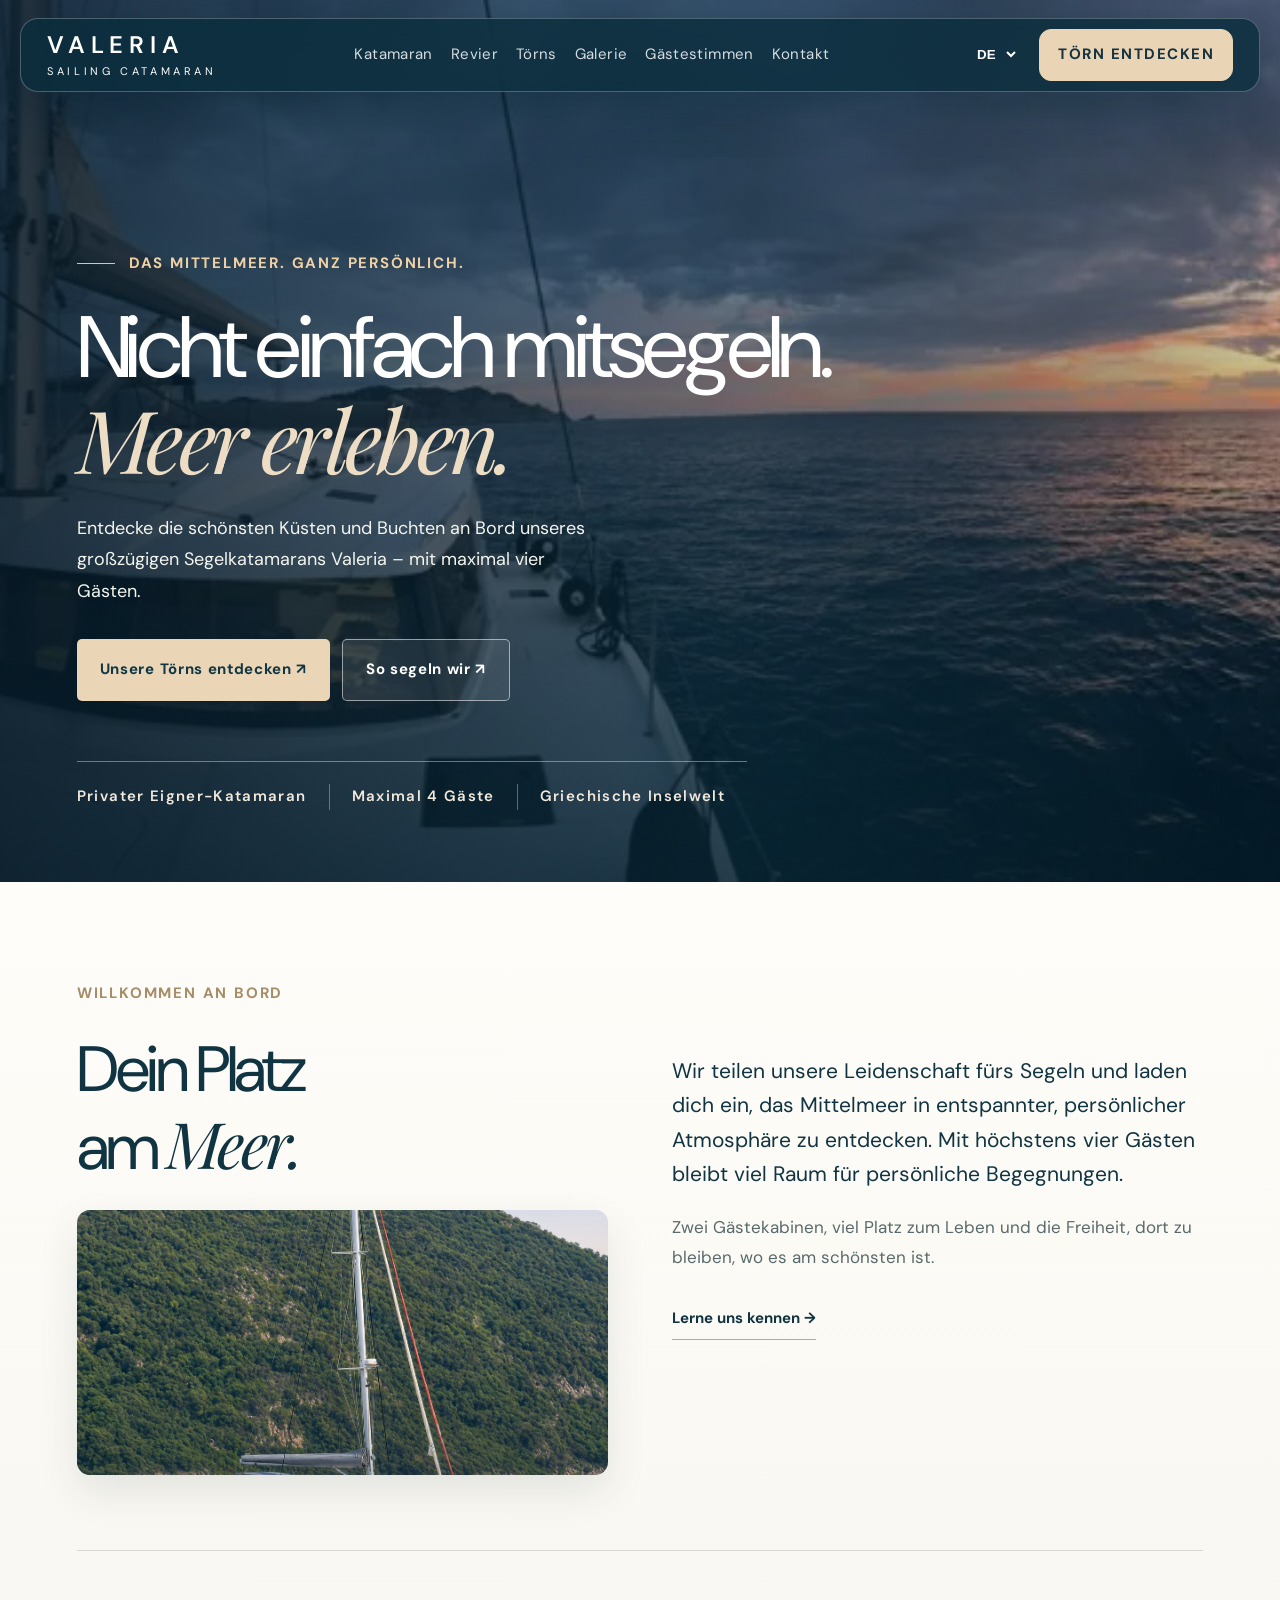
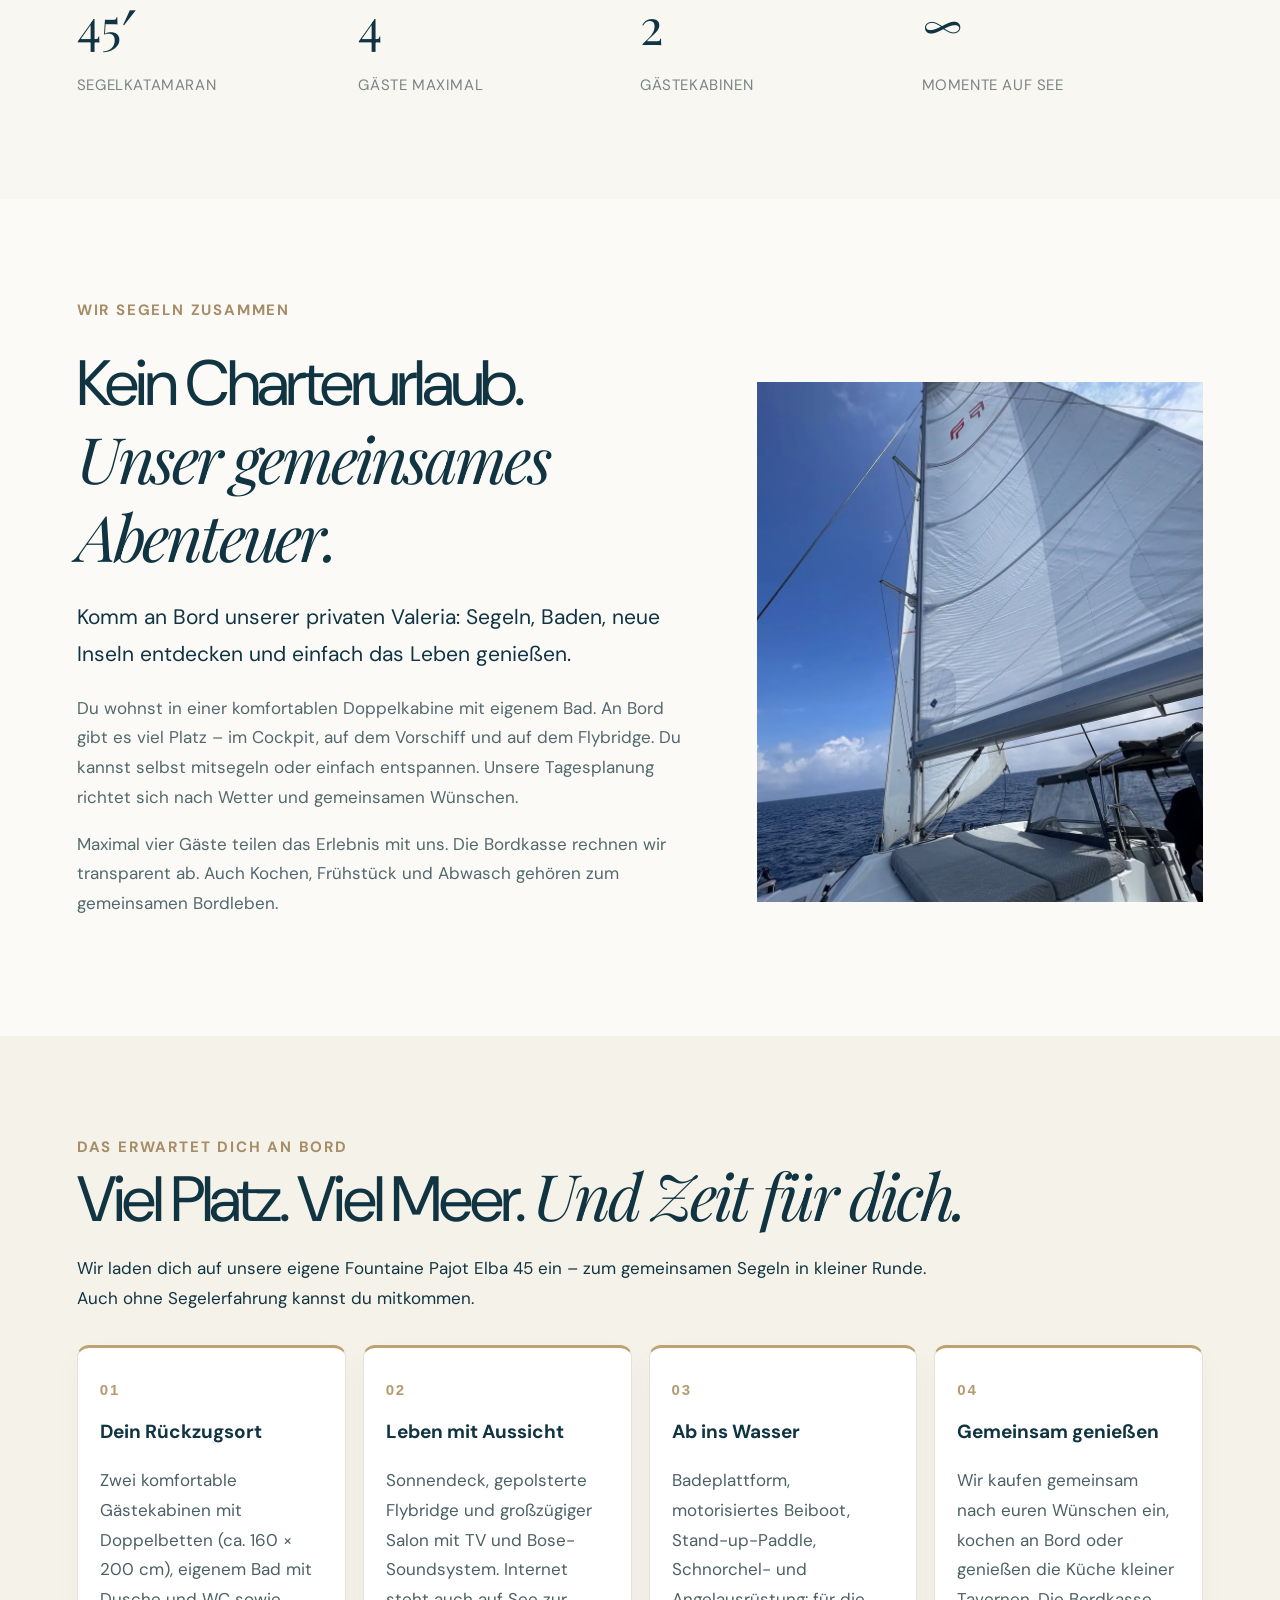
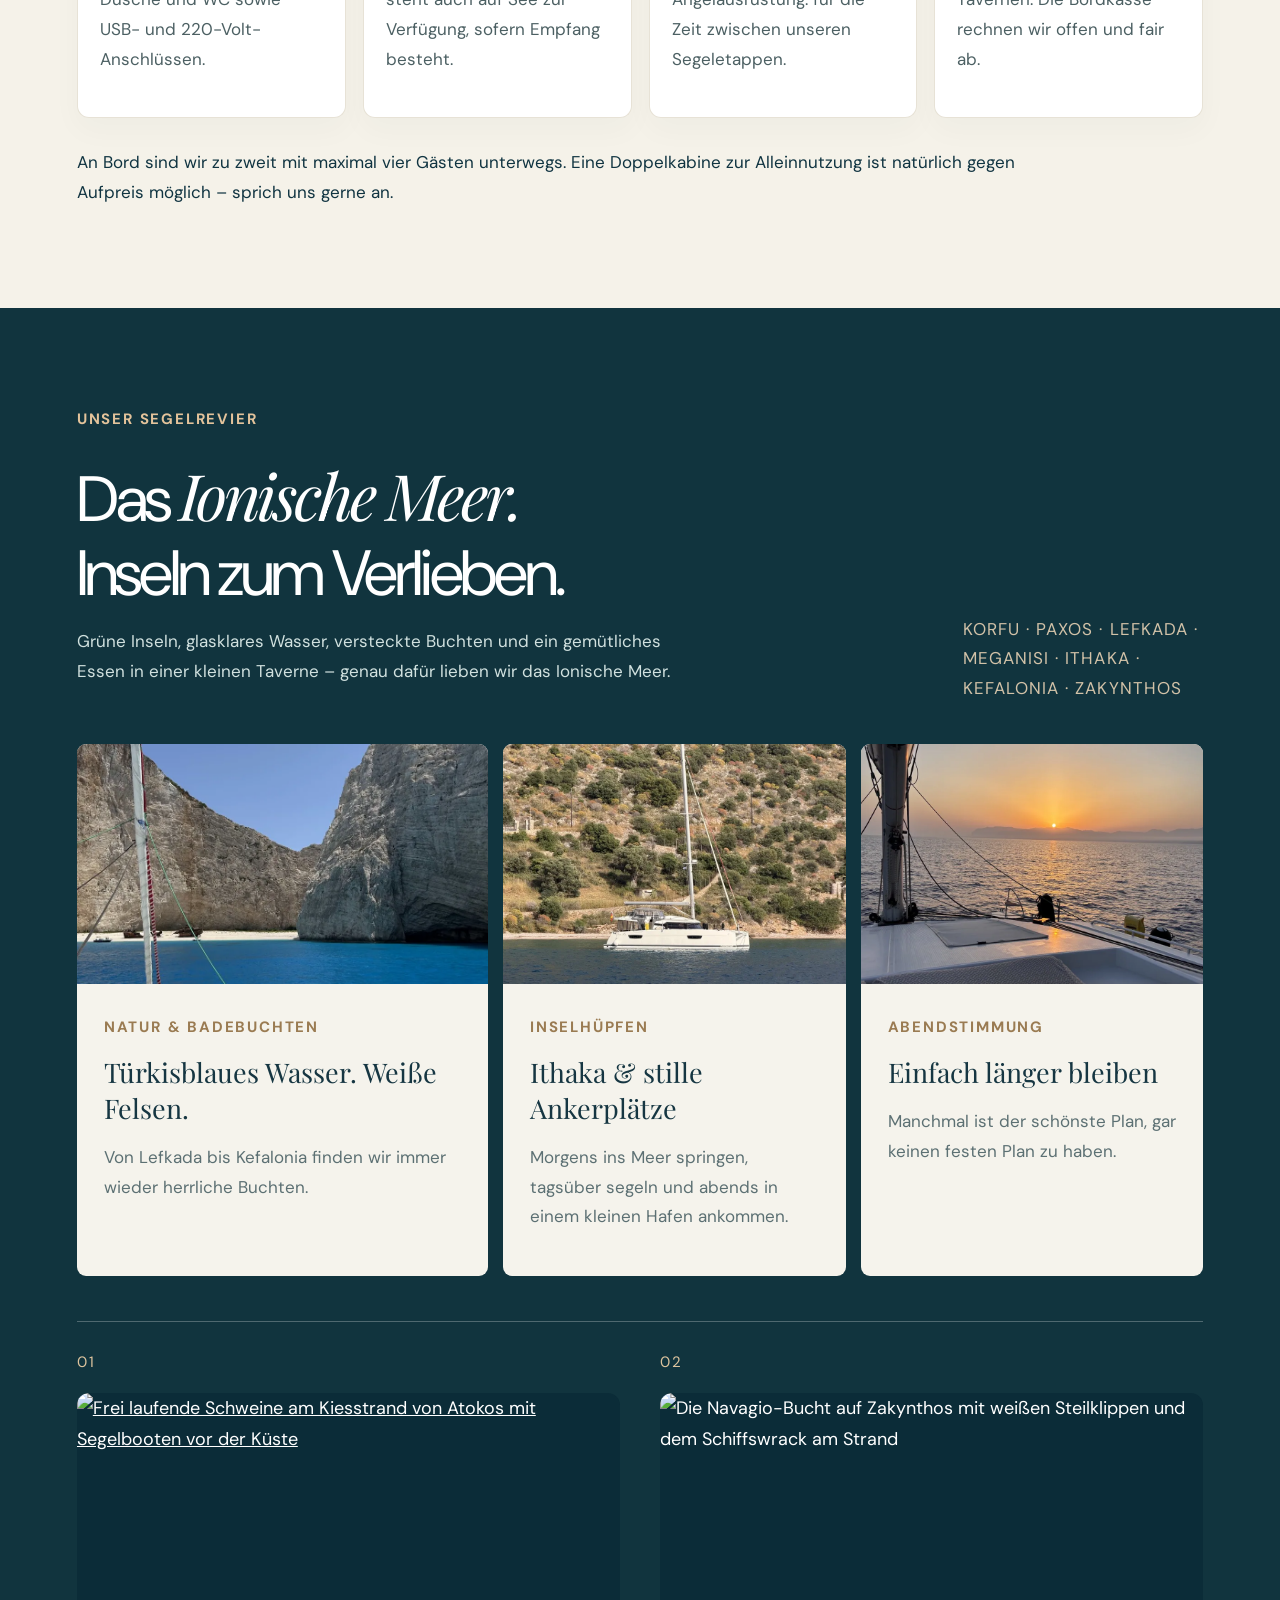
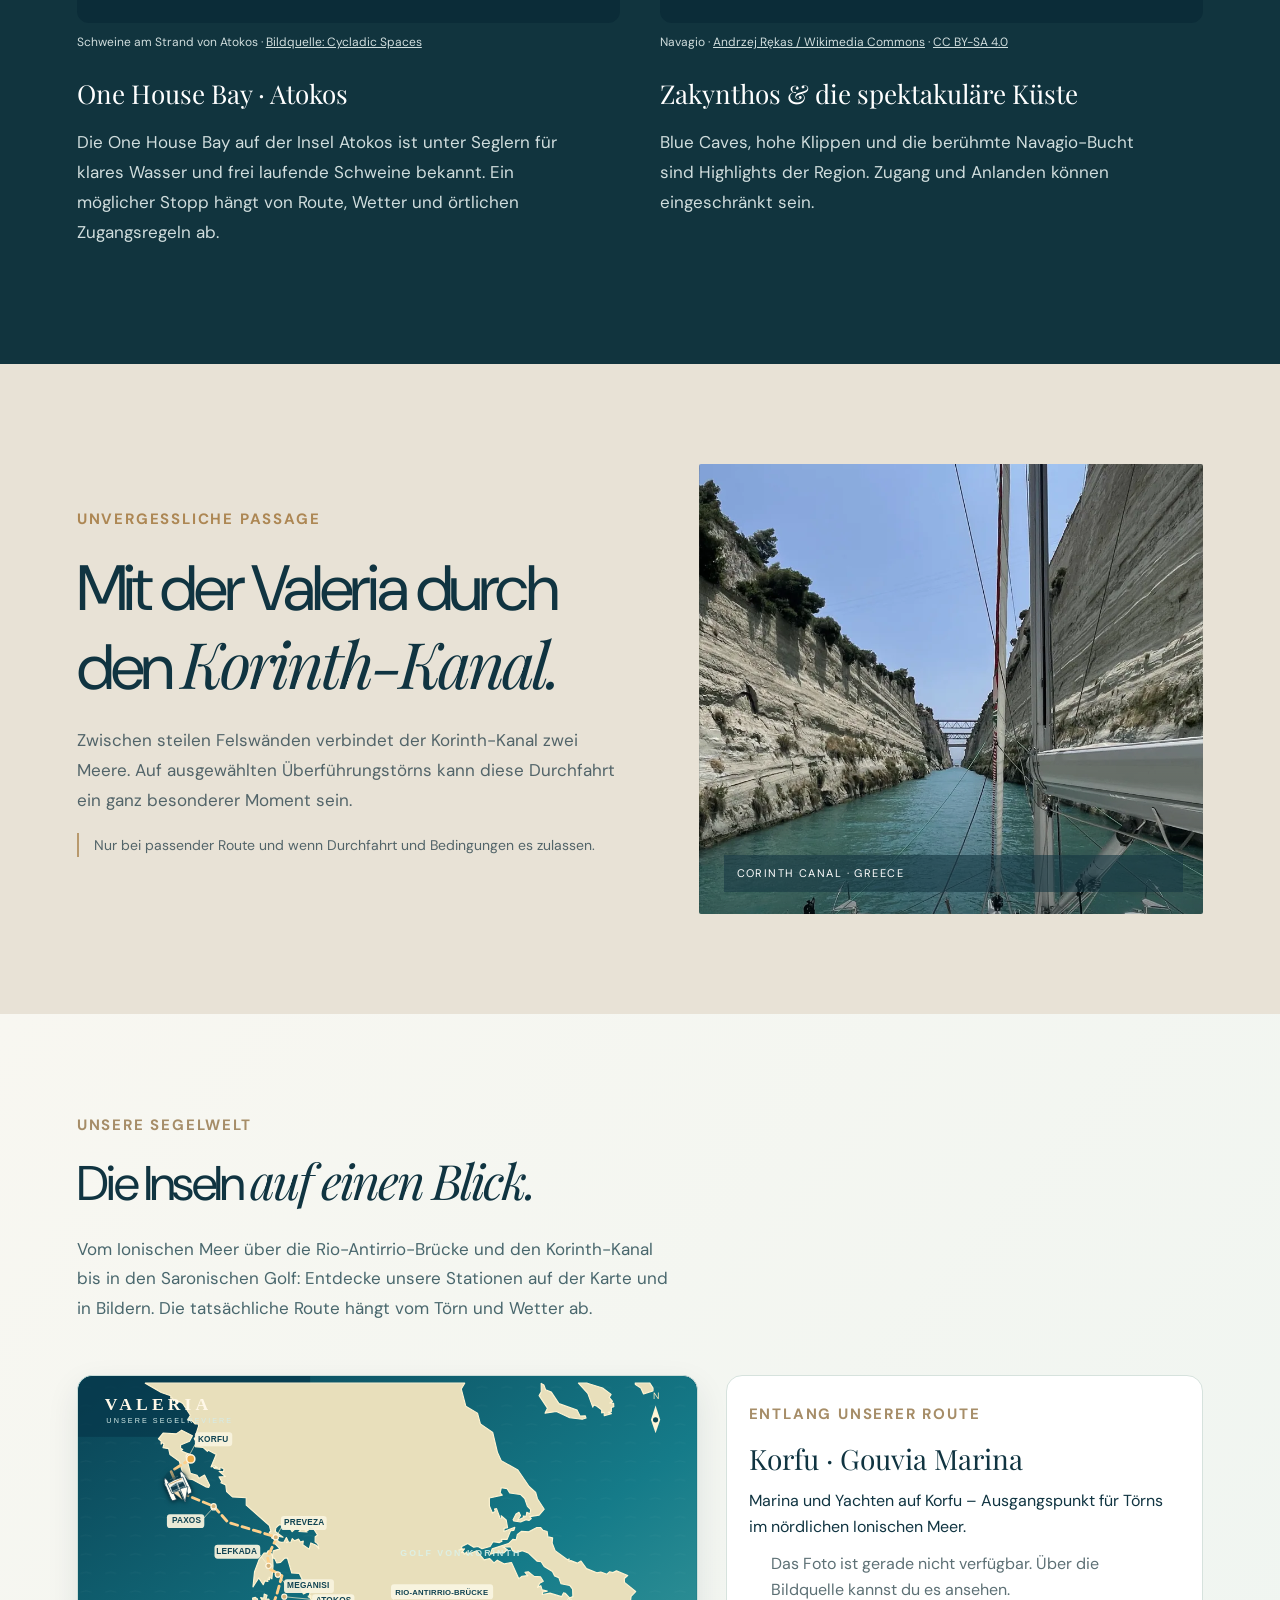
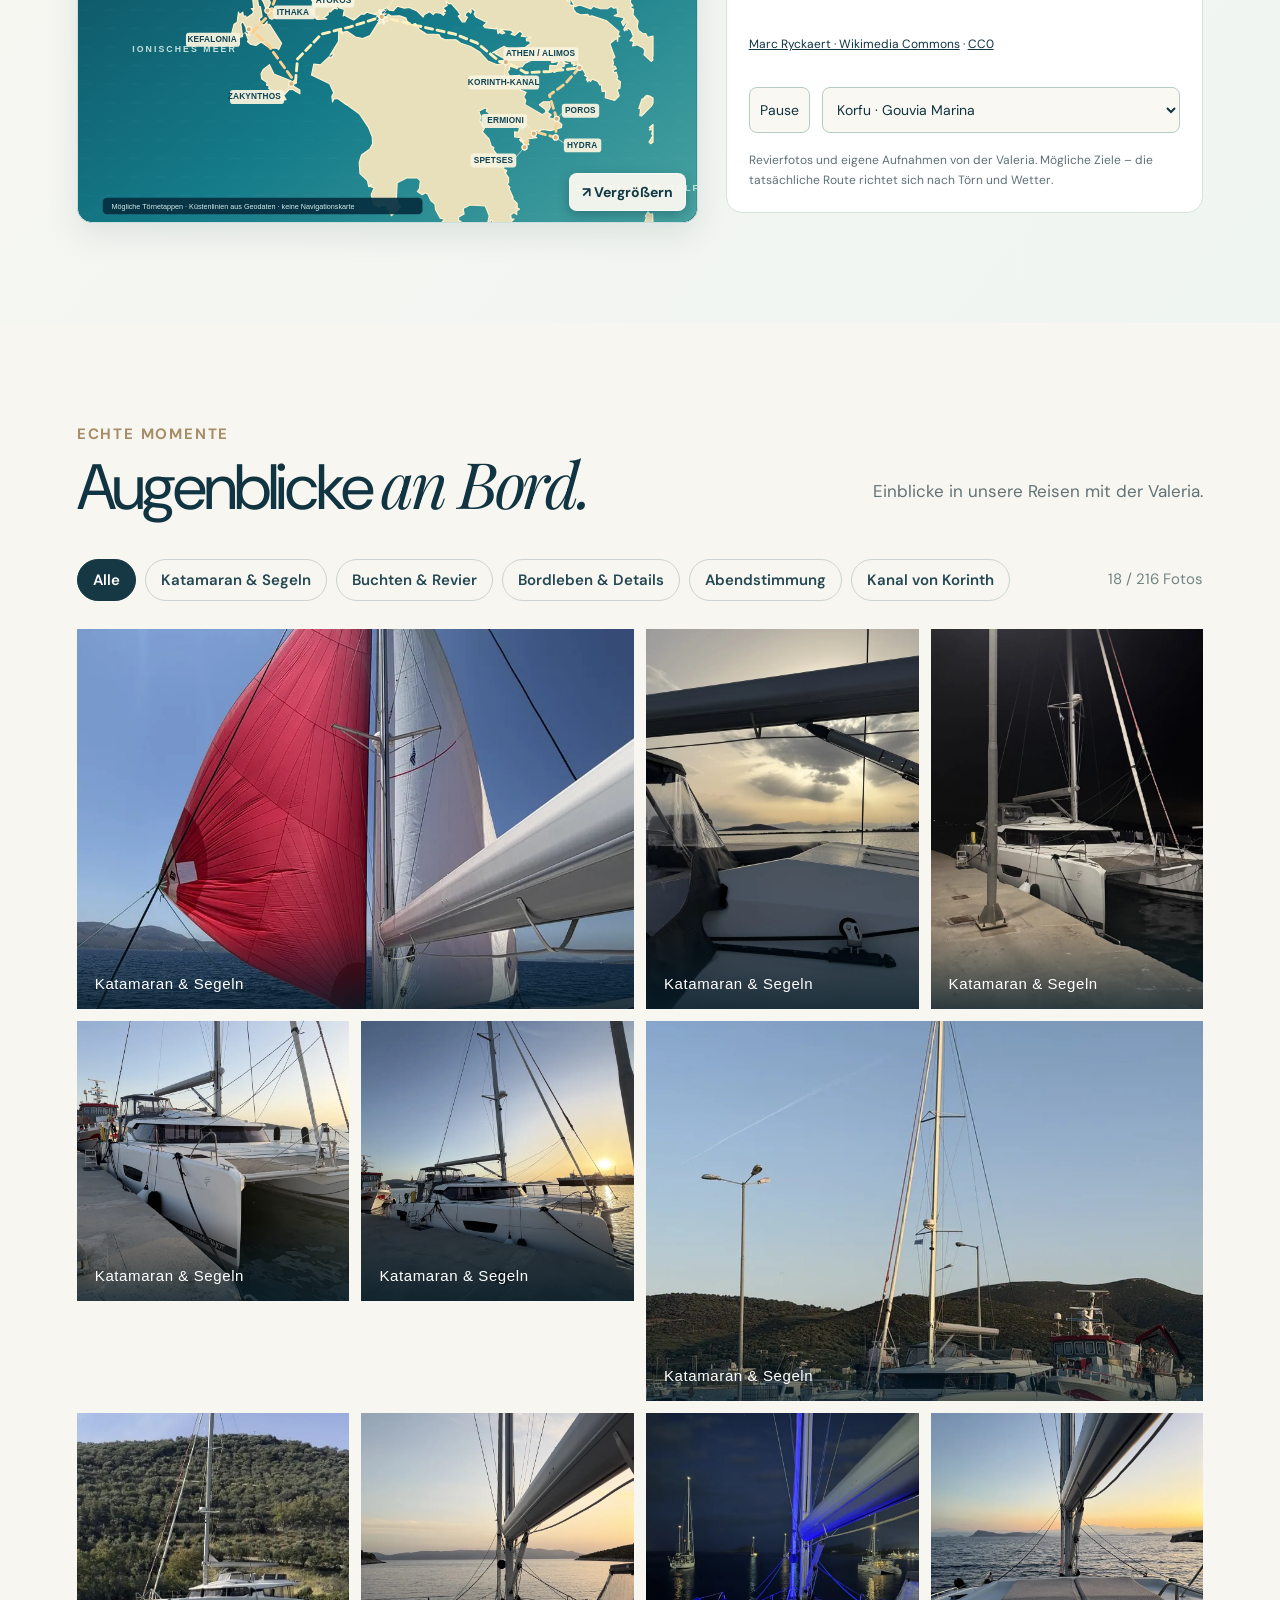
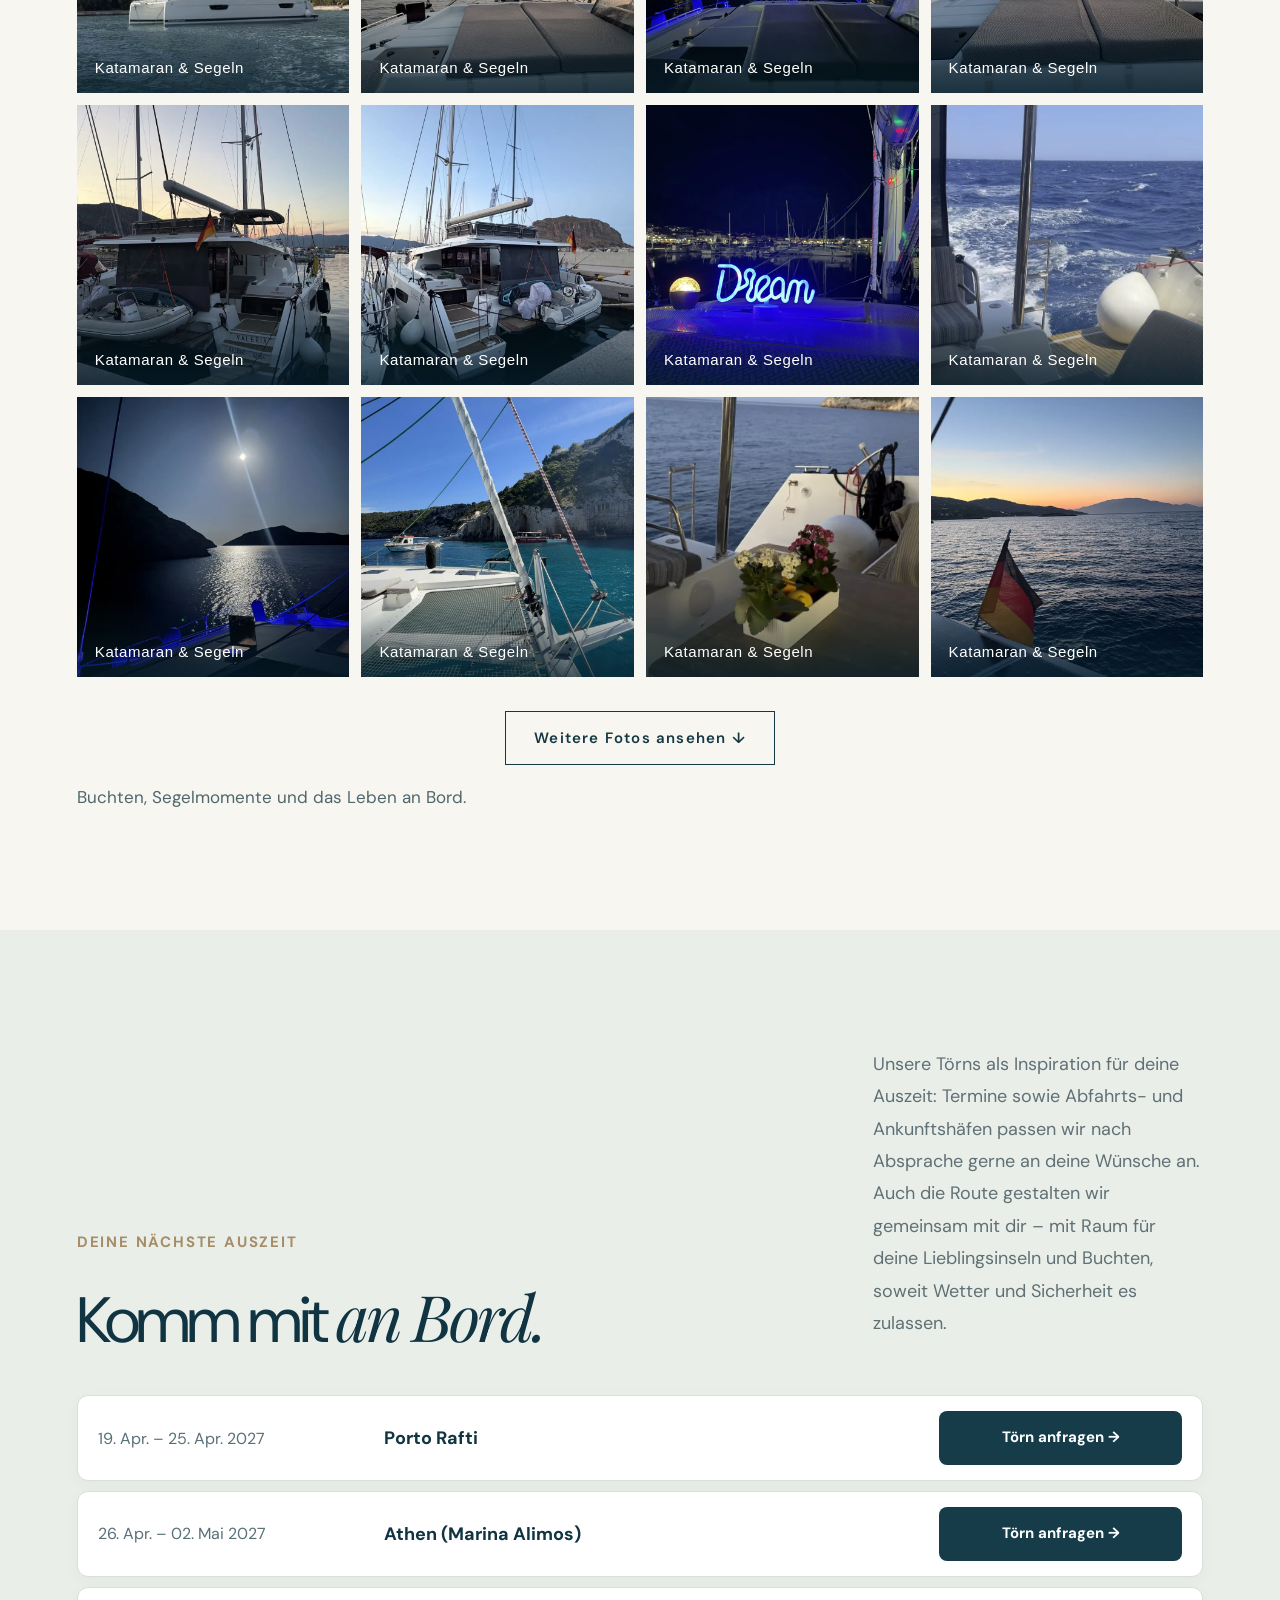
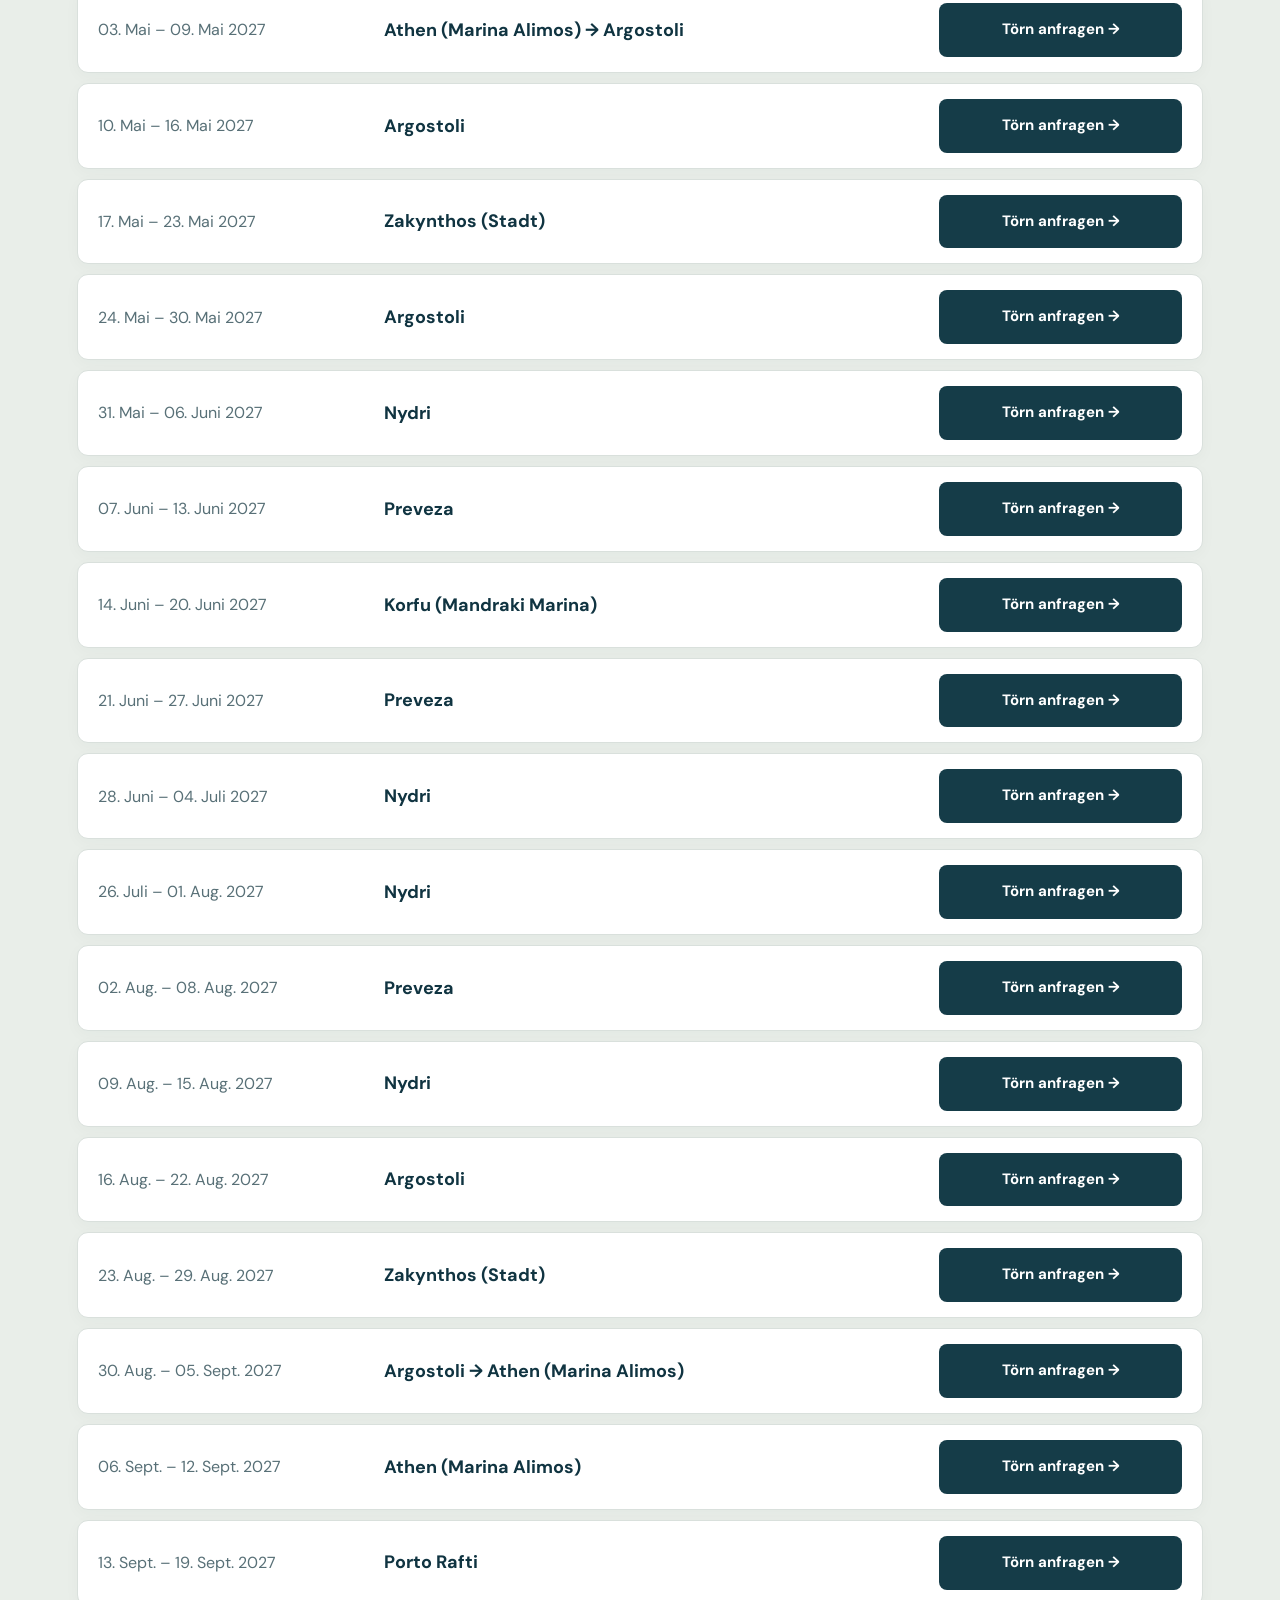
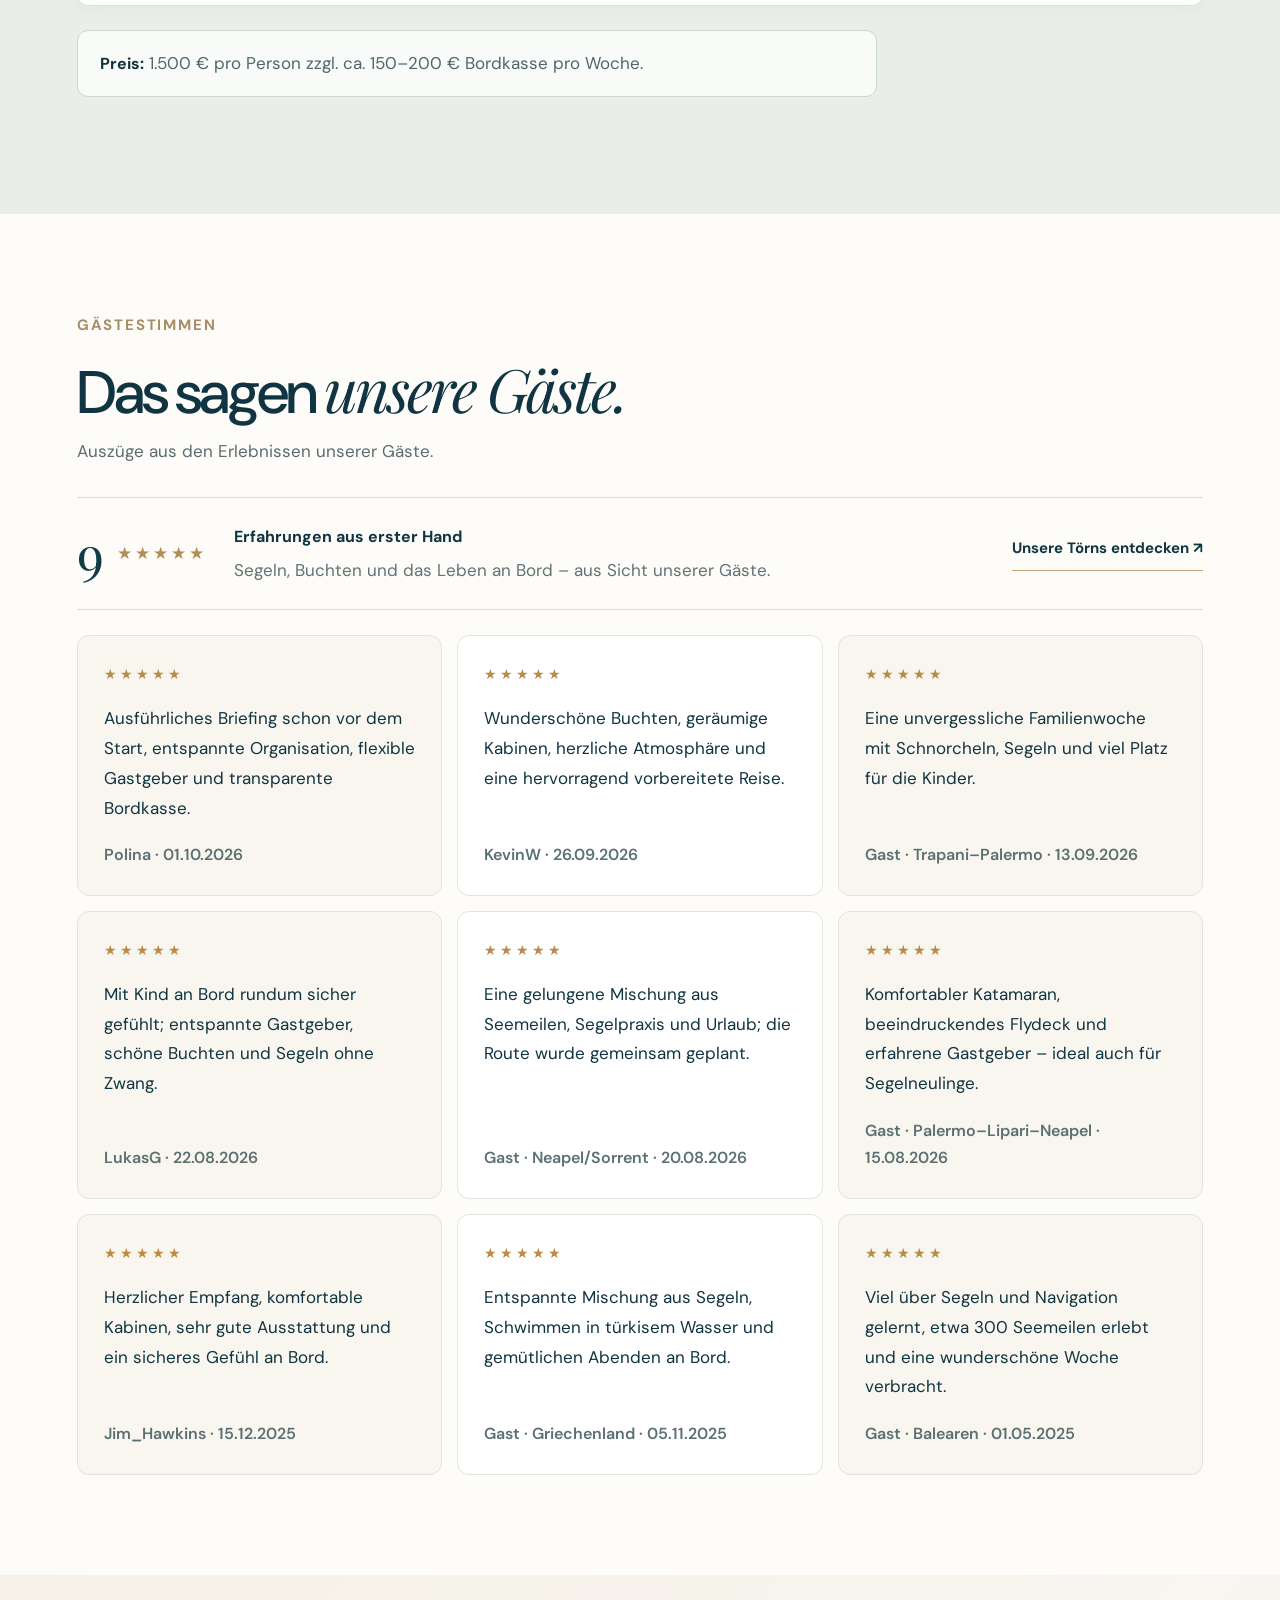
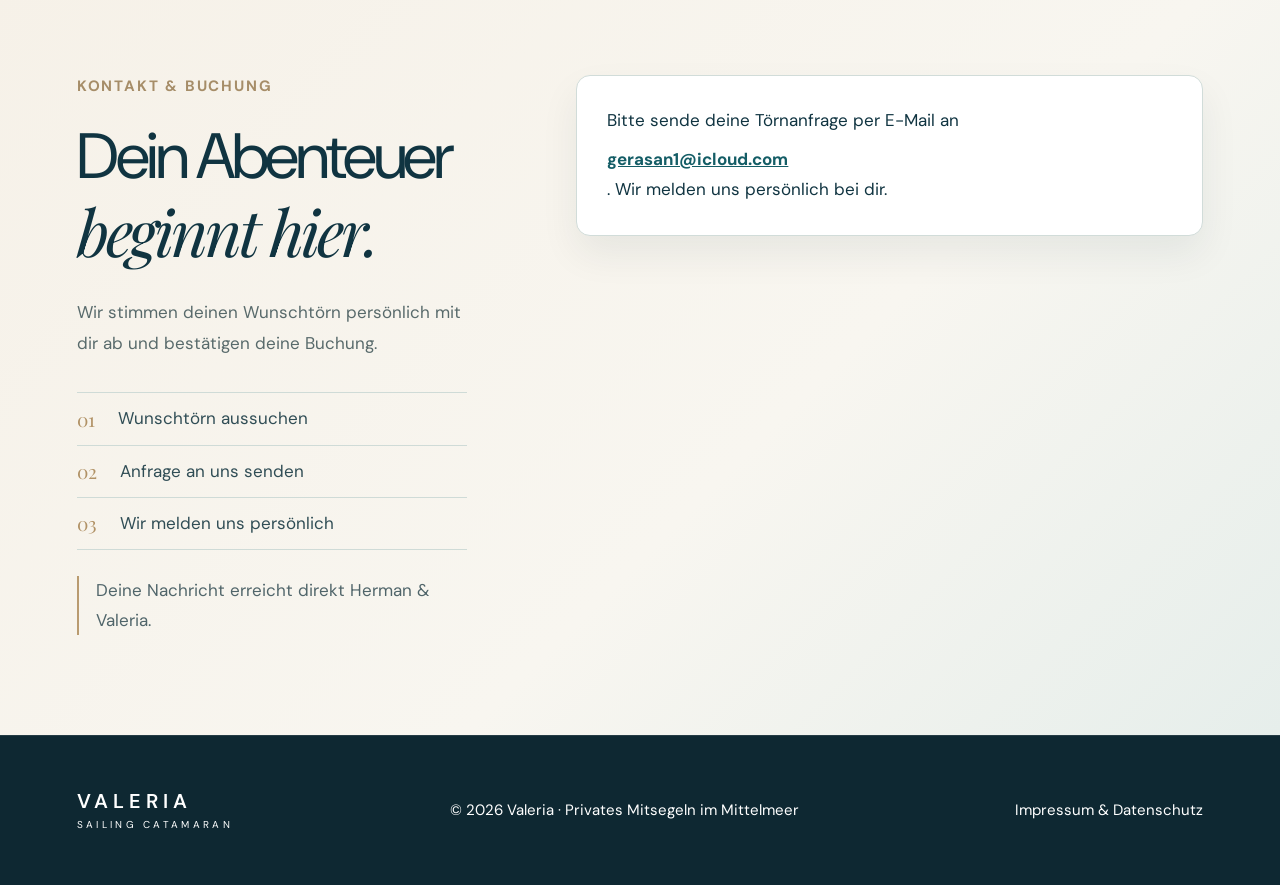
==== commit cd1fa861: "Replace Dein Platz am Meer photo with brightened Valeria portrait" ====
--- a/index.html
+++ b/index.html
@@ -1,6 +1,6 @@
 <!DOCTYPE html>
 
-<html lang="de"><head><meta charset="utf-8"/><meta content="width=device-width,initial-scale=1" name="viewport"/><meta content="#102d38" name="theme-color"/><meta content="Mitsegeln auf dem privaten Segelkatamaran Valeria – Fountaine Pajot Elba 45. Entdecke das Mittelmeer in kleiner Runde." name="description"/><title>VALERIA | Sail the extraordinary</title><link href="styles.css" rel="stylesheet"/><meta content="VALERIA | Privates Mitsegeln im Mittelmeer" property="og:title"/><meta content="Entspanntes Mitsegeln auf unserem Katamaran Valeria – kleine Crew, große Erlebnisse." property="og:description"/><meta content="25.0" name="version"/></head><body><a class="skip-link" href="#experience">Zum Inhalt springen</a><header class="nav"><a class="logo" href="#top">VALERIA<span>SAILING CATAMARAN</span></a><nav id="nav"><a data-i="navBoat" href="#experience">Katamaran</a><a data-i="navRegion" href="#region">Revier</a><a data-i="navTrips" href="#trips">Törns</a><a data-i="navGallery" href="#gallery">Galerie</a><a data-i="navReviews" href="#reviews">Gästestimmen</a><a data-i="navContact" href="#contact">Kontakt</a></nav><div class="nav-right"><button aria-controls="nav" aria-expanded="false" aria-label="Menü öffnen" class="nav-toggle" id="navToggle" type="button"><span></span><span></span><span></span></button><select aria-label="Language" id="lang"><option value="de">DE</option><option value="en">EN</option><option value="ru">RU</option></select><a class="nav-cta" data-i="navBook" href="#trips">Törn entdecken</a></div></header><main id="top"><section class="hero"><div class="hero-shade"></div><div class="hero-inner"><div class="eyebrow" data-i="heroKicker">DAS MITTELMEER. GANZ PERSÖNLICH.</div><h1 data-i="heroTitle">Nicht einfach mitsegeln.<br/><em>Meer erleben.</em></h1><p data-i="heroBody">Entdecke die schönsten Küsten und Buchten an Bord unseres großzügigen Segelkatamarans Valeria – mit maximal vier Gästen.</p><div class="hero-actions"><a class="btn btn-light" data-i="heroButton" href="#trips">Unsere Törns entdecken <span>↗</span></a><a class="btn btn-ghost" data-i="heroSecondary" href="#experience">So segeln wir <span aria-hidden="true">↗</span></a></div><div class="hero-foot"><span data-i="heroDetail1">Privater Eigner-Katamaran</span><span data-i="heroDetail2">Maximal 4 Gäste</span><span data-i="heroDetail3">Griechische Inselwelt</span></div></div></section><section class="intro section" id="experience"><div class="section-kicker" data-i="introKicker">WILLKOMMEN AN BORD</div><div class="intro-grid"><div class="intro-heading-stack"><h2 data-i="introTitle">Dein Platz<br/>am <em>Meer.</em></h2><figure class="intro-seascape"><img src="images/favoriten/A1-valeria-000088.webp" alt="Blick vom Bug der Valeria auf eine mediterrane Bucht" loading="lazy" decoding="async"/></figure></div><div><p class="lead" data-i="introBody">Wir teilen unsere Leidenschaft fürs Segeln und laden dich ein, das Mittelmeer in entspannter, persönlicher Atmosphäre zu entdecken. Mit höchstens vier Gästen bleibt viel Raum für persönliche Begegnungen.</p><p data-i="introBody2">Zwei Gästekabinen, viel Platz zum Leben und die Freiheit, dort zu bleiben, wo es am schönsten ist.</p><a class="text-link" data-i="introLink" href="#contact">Lerne uns kennen →</a></div></div><div class="stats"><div><strong>45′</strong><span data-i="statBoat">Segelkatamaran</span></div><div><strong>4</strong><span data-i="statGuests">Gäste maximal</span></div><div><strong>2</strong><span data-i="statCabins">Gästekabinen</span></div><div><strong>∞</strong><span data-i="statMemories">Momente auf See</span></div></div></section><section class="section lifestyle" id="life"><div class="section-kicker" data-i="lifeKicker">UNSER MITSEGELKONZEPT</div><div class="lifestyle-layout"><div><h2 data-i="lifeTitle">Kein Charterurlaub.<br/><em>Unser gemeinsames Abenteuer.</em></h2><p class="lead" data-i="lifeLead">Komm an Bord unserer privaten Valeria und entdecke das Mittelmeer so, wie wir es lieben: mit Zeit zum Genießen, Segeln, Baden und Entdecken.</p><p data-i="lifeBody">Du wohnst in einer komfortablen Doppelkabine mit eigenem Bad. Auf dem großzügigen Katamaran gibt es reichlich Platz – an Deck, im Cockpit und oben auf dem Flybridge. Du kannst beim Segeln mitmachen oder einfach das Meer genießen. Wir planen unsere Tage gemeinsam, je nach Wetter und Lust auf neue Buchten.</p><p data-i="lifeBody2">Wir segeln in kleiner Runde mit maximal vier Gästen. Die Bordkasse rechnen wir transparent gemeinsam ab; auch beim Kochen und Bordleben packen alle ein bisschen mit an.</p></div><img alt="Unter weißen Segeln: Blick über das Deck der Valeria auf dem Mittelmeer" loading="lazy" src="images/favoriten/A3-valeria-002201.webp"/></div></section>
+<html lang="de"><head><meta charset="utf-8"/><meta content="width=device-width,initial-scale=1" name="viewport"/><meta content="#102d38" name="theme-color"/><meta content="Mitsegeln auf dem privaten Segelkatamaran Valeria – Fountaine Pajot Elba 45. Entdecke das Mittelmeer in kleiner Runde." name="description"/><title>VALERIA | Sail the extraordinary</title><link href="styles.css" rel="stylesheet"/><meta content="VALERIA | Privates Mitsegeln im Mittelmeer" property="og:title"/><meta content="Entspanntes Mitsegeln auf unserem Katamaran Valeria – kleine Crew, große Erlebnisse." property="og:description"/><meta content="25.0" name="version"/></head><body><a class="skip-link" href="#experience">Zum Inhalt springen</a><header class="nav"><a class="logo" href="#top">VALERIA<span>SAILING CATAMARAN</span></a><nav id="nav"><a data-i="navBoat" href="#experience">Katamaran</a><a data-i="navRegion" href="#region">Revier</a><a data-i="navTrips" href="#trips">Törns</a><a data-i="navGallery" href="#gallery">Galerie</a><a data-i="navReviews" href="#reviews">Gästestimmen</a><a data-i="navContact" href="#contact">Kontakt</a></nav><div class="nav-right"><button aria-controls="nav" aria-expanded="false" aria-label="Menü öffnen" class="nav-toggle" id="navToggle" type="button"><span></span><span></span><span></span></button><select aria-label="Language" id="lang"><option value="de">DE</option><option value="en">EN</option><option value="ru">RU</option></select><a class="nav-cta" data-i="navBook" href="#trips">Törn entdecken</a></div></header><main id="top"><section class="hero"><div class="hero-shade"></div><div class="hero-inner"><div class="eyebrow" data-i="heroKicker">DAS MITTELMEER. GANZ PERSÖNLICH.</div><h1 data-i="heroTitle">Nicht einfach mitsegeln.<br/><em>Meer erleben.</em></h1><p data-i="heroBody">Entdecke die schönsten Küsten und Buchten an Bord unseres großzügigen Segelkatamarans Valeria – mit maximal vier Gästen.</p><div class="hero-actions"><a class="btn btn-light" data-i="heroButton" href="#trips">Unsere Törns entdecken <span>↗</span></a><a class="btn btn-ghost" data-i="heroSecondary" href="#experience">So segeln wir <span aria-hidden="true">↗</span></a></div><div class="hero-foot"><span data-i="heroDetail1">Privater Eigner-Katamaran</span><span data-i="heroDetail2">Maximal 4 Gäste</span><span data-i="heroDetail3">Griechische Inselwelt</span></div></div></section><section class="intro section" id="experience"><div class="section-kicker" data-i="introKicker">WILLKOMMEN AN BORD</div><div class="intro-grid"><div class="intro-heading-stack"><h2 data-i="introTitle">Dein Platz<br/>am <em>Meer.</em></h2><figure class="intro-seascape"><img src="images/valeria-platz-am-meer.webp" alt="Unser Katamaran Valeria vor einer grünen Mittelmeerküste" loading="lazy" decoding="async"/></figure></div><div><p class="lead" data-i="introBody">Wir teilen unsere Leidenschaft fürs Segeln und laden dich ein, das Mittelmeer in entspannter, persönlicher Atmosphäre zu entdecken. Mit höchstens vier Gästen bleibt viel Raum für persönliche Begegnungen.</p><p data-i="introBody2">Zwei Gästekabinen, viel Platz zum Leben und die Freiheit, dort zu bleiben, wo es am schönsten ist.</p><a class="text-link" data-i="introLink" href="#contact">Lerne uns kennen →</a></div></div><div class="stats"><div><strong>45′</strong><span data-i="statBoat">Segelkatamaran</span></div><div><strong>4</strong><span data-i="statGuests">Gäste maximal</span></div><div><strong>2</strong><span data-i="statCabins">Gästekabinen</span></div><div><strong>∞</strong><span data-i="statMemories">Momente auf See</span></div></div></section><section class="section lifestyle" id="life"><div class="section-kicker" data-i="lifeKicker">UNSER MITSEGELKONZEPT</div><div class="lifestyle-layout"><div><h2 data-i="lifeTitle">Kein Charterurlaub.<br/><em>Unser gemeinsames Abenteuer.</em></h2><p class="lead" data-i="lifeLead">Komm an Bord unserer privaten Valeria und entdecke das Mittelmeer so, wie wir es lieben: mit Zeit zum Genießen, Segeln, Baden und Entdecken.</p><p data-i="lifeBody">Du wohnst in einer komfortablen Doppelkabine mit eigenem Bad. Auf dem großzügigen Katamaran gibt es reichlich Platz – an Deck, im Cockpit und oben auf dem Flybridge. Du kannst beim Segeln mitmachen oder einfach das Meer genießen. Wir planen unsere Tage gemeinsam, je nach Wetter und Lust auf neue Buchten.</p><p data-i="lifeBody2">Wir segeln in kleiner Runde mit maximal vier Gästen. Die Bordkasse rechnen wir transparent gemeinsam ab; auch beim Kochen und Bordleben packen alle ein bisschen mit an.</p></div><img alt="Unter weißen Segeln: Blick über das Deck der Valeria auf dem Mittelmeer" loading="lazy" src="images/favoriten/A3-valeria-002201.webp"/></div></section>
 <section class="section detail-offer" id="angebot"><div class="section-kicker" data-i="offerKicker">WAS DICH AN BORD ERWARTET</div><h2 data-i="offerTitle">Viel Platz. Viel Meer. <em>Und Zeit für dich.</em></h2><p class="lead" data-i="offerIntro">Wir laden dich auf unsere eigene Fountaine Pajot Elba 45 ein – zum gemeinsamen Segeln in kleiner Runde. Auch ohne Segelerfahrung kannst du mitkommen.</p><div class="offer-grid"><article><span>01</span><h3 data-i="offerCabinTitle">Dein Rückzugsort</h3><p data-i="offerCabin">Zwei gemütliche Gästekabinen mit großen Doppelbetten (ca. 160 × 200 cm), jeweils eigenem Bad mit Dusche und WC, USB und 220-Volt-Anschluss.</p></article><article><span>02</span><h3 data-i="offerComfortTitle">Leben mit Aussicht</h3><p data-i="offerComfort">Sonnendeck und Flybridge mit Polstern, großzügiger Salon mit TV und Bose-Soundsystem sowie Internet auch auf See, soweit Verbindung verfügbar ist.</p></article><article><span>03</span><h3 data-i="offerWaterTitle">Ab ins Wasser</h3><p data-i="offerWater">Badeplattform, motorisiertes Beiboot, Stand-up-Paddle, Schnorchel- und Angelausrüstung: Zwischen den Segeletappen gibt es viel zu entdecken.</p></article><article><span>04</span><h3 data-i="offerFoodTitle">Gemeinsam genießen</h3><p data-i="offerFood">Wir kaufen zu Beginn gemeinsam nach euren Wünschen ein, kochen an Bord oder gehen in kleine Tavernen. Die gemeinsamen Ausgaben rechnen wir transparent über die Bordkasse ab.</p></article></div><p class="offer-bottom" data-i="offerFlexible">An Bord sind wir zu zweit mit maximal vier Gästen unterwegs. Eine Doppelkabine zur Alleinnutzung ist natürlich gegen Aufpreis möglich – sprich uns gerne an.</p></section><section class="section region" id="region"><div class="section-kicker" data-i="regionKicker">UNSER SEGELREVIER</div><div class="region-top"><div><h2 data-i="regionTitle">Das <em>Ionische Meer.</em><br/>Inseln zum Verlieben.</h2><p class="region-lead" data-i="regionLead">Grüne Inseln, tiefblaue Buchten, kleine Tavernen am Wasser und immer wieder ein Ankerplatz, an dem man am liebsten bleiben würde.</p></div><div class="region-strap" data-i="regionStrap">KORFU · PAXOS · LEFKADA · MEGANISI · ITHAKA · KEFALONIA · ZAKYNTHOS</div></div><div class="destination-grid"><article class="destination feature"><img alt="Steilküste und türkisblaues Meer" loading="lazy" src="images/favoriten/A1-valeria-000526.webp"/><div><span data-i="place1Tag">NATUR &amp; BADEBUCHTEN</span><h3 data-i="place1Title">Türkisblaues Wasser. Weiße Felsen.</h3><p data-i="place1Body">Zwischen Lefkada, Meganisi und Kefalonia verstecken sich Buchten, die man am schönsten vom Wasser aus entdeckt.</p></div></article><article class="destination"><img alt="Bucht vom Bug der Valeria" loading="lazy" src="images/favoriten/A1-valeria-000088.webp"/><div><span data-i="place2Tag">INSELHÜPFEN</span><h3 data-i="place2Title">Ithaka &amp; die kleinen Buchten</h3><p data-i="place2Body">Morgens ein Sprung ins Meer, nachmittags ein kleiner Hafen und abends gemeinsam essen.</p></div></article><article class="destination"><img alt="Sonnenuntergang auf einem Segeltörn" loading="lazy" src="images/favoriten/A2-valeria-001456.webp"/><div><span data-i="place3Tag">ABENDSTIMMUNG</span><h3 data-i="place3Title">Einfach länger bleiben</h3><p data-i="place3Body">Wenn die Sonne hinter den Inseln verschwindet, beginnt oft der schönste Teil des Tages.</p></div></article></div><div class="specials"><div><span class="special-number">01</span><figure class="special-photo"><a href="https://www.cycladicspaces.com.au/blog/atokos-the-island-where-wild-pigs-join-your-beach-party" target="_blank" rel="noopener"><img loading="lazy" decoding="async" src="https://images.squarespace-cdn.com/content/v1/681417070d98617d1517af74/bf19645c-e1d6-4d83-8295-b2a69f75e7b6/Atokos%2BPig%2BBeach%2BLefkada%2BWild%2BBoars.jpg?format=1000w" alt="Frei laufende Schweine am Kiesstrand von Atokos mit Segelbooten vor der Küste"/></a><figcaption>Schweine am Strand von Atokos · <a href="https://www.cycladicspaces.com.au/blog/atokos-the-island-where-wild-pigs-join-your-beach-party" target="_blank" rel="noopener">Bildquelle: Cycladic Spaces</a></figcaption></figure><h3 data-i="specialPigTitle">One House Bay · Atokos</h3><p data-i="specialPigBody">Nicht jeder schöne Stopp steht im Reiseführer. Unsere Lieblingsbuchten entdecken wir zusammen – die genaue Auswahl bestimmt der jeweilige Törn.</p></div><div><span class="special-number">02</span><figure class="special-photo"><img loading="lazy" decoding="async" src="https://upload.wikimedia.org/wikipedia/commons/thumb/8/8f/Navagio_Beach._View_of_the_Shipwreck_Beach.jpg/960px-Navagio_Beach._View_of_the_Shipwreck_Beach.jpg" alt="Die Navagio-Bucht auf Zakynthos mit weißen Steilklippen und dem Schiffswrack am Strand"/><figcaption>Navagio · <a href="https://commons.wikimedia.org/wiki/File:Navagio_Beach._View_of_the_Shipwreck_Beach.jpg" target="_blank" rel="noopener">Andrzej Rękas / Wikimedia Commons</a> · <a href="https://creativecommons.org/licenses/by-sa/4.0/" target="_blank" rel="noopener">CC BY-SA 4.0</a></figcaption></figure><h3 data-i="specialNavTitle">Zakynthos &amp; die spektakuläre Küste</h3><p data-i="specialNavBody">Berühmte Steilküsten, die Blue Caves und die eindrucksvolle Navagio-Bucht – je nach Route, Wetter und örtlichen Zugangsbeschränkungen.</p></div></div></section>
 <section class="section canal" id="corinth"><div class="canal-copy"><div class="section-kicker" data-i="canalKicker">EIN BESONDERER MOMENT</div><h2 data-i="canalTitle">Mit der Valeria durch den <em>Korinth-Kanal.</em></h2><p data-i="canalBody">Eine schmale Wasserstraße zwischen gewaltigen Felswänden: Der Korinth-Kanal verbindet den Saronischen mit dem Korinthischen Golf. Auf passenden Überführungstörns kann diese Passage zu einem unvergesslichen Erlebnis werden.</p><p class="canal-note" data-i="canalNote">Die Durchfahrt ist kein fester Bestandteil jedes Törns und hängt von Route, Öffnung und behördlichen Vorgaben ab.</p></div><div aria-label="Valeria passiert den Kanal von Korinth – Originalaufnahme" class="canal-art" role="img" style="background-image:linear-gradient(0deg,rgba(7,28,36,.28),transparent 45%),url('images/favoriten/A4-IMG_8507.webp');background-size:cover;background-position:center;"><span>CORINTH CANAL · GREECE</span></div></section>
 <section class="section route-map-section" id="map"><div class="map-story route-heading"><div class="section-kicker" data-i="mapKicker">UNSERE SEGELWELT</div><h2 data-i="mapTitle">Die Inseln <em>auf einen Blick.</em></h2><p class="map-lead" data-i="mapSubtitle">Vom Ionischen Meer über Zakynthos und den Korinth-Kanal bis nach Athen, Poros, Hydra, Ermioni und Spetses. Die Linien zeigen mögliche Etappen, keine feste Route.</p></div><figure class="illustrated-map valeria-route-map"><svg xmlns="http://www.w3.org/2000/svg" viewBox="0 0 1200 865" width="1200" height="865" role="group" aria-labelledby="map-title map-desc" id="ionian-map">
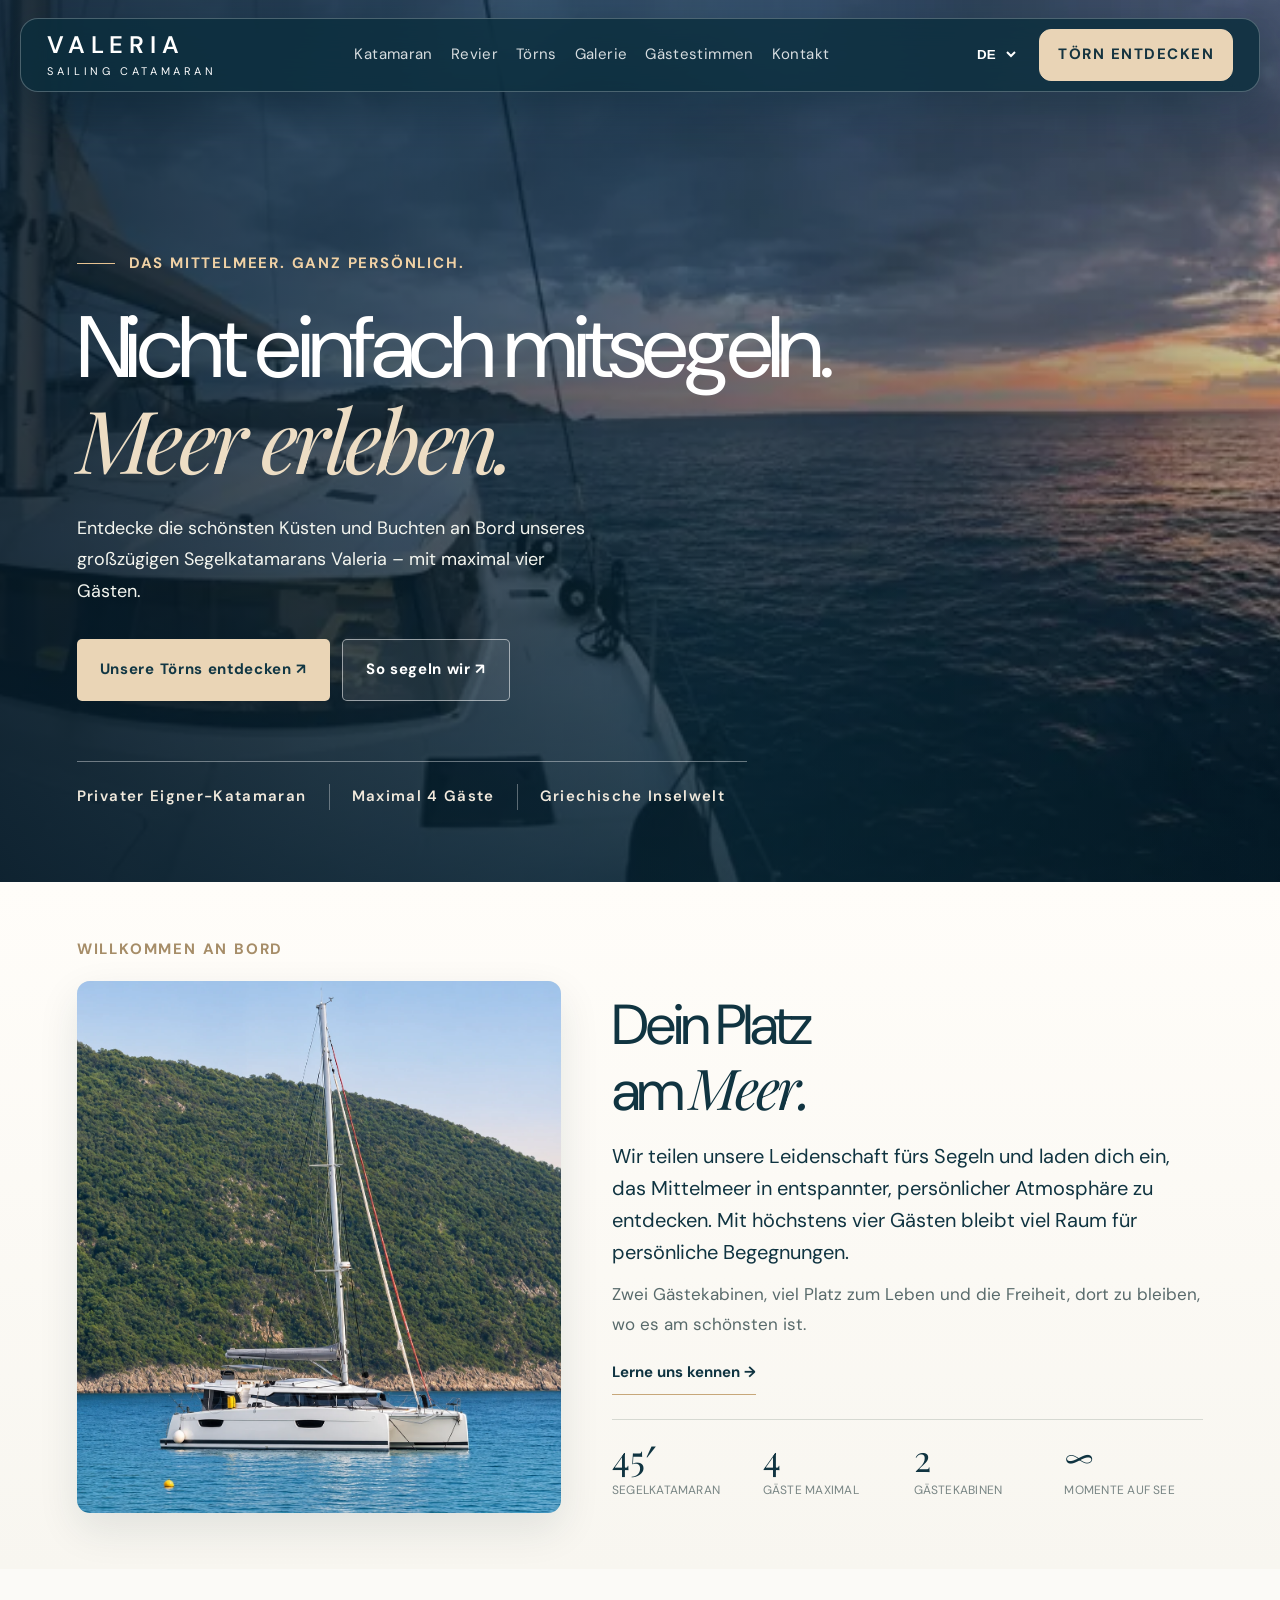
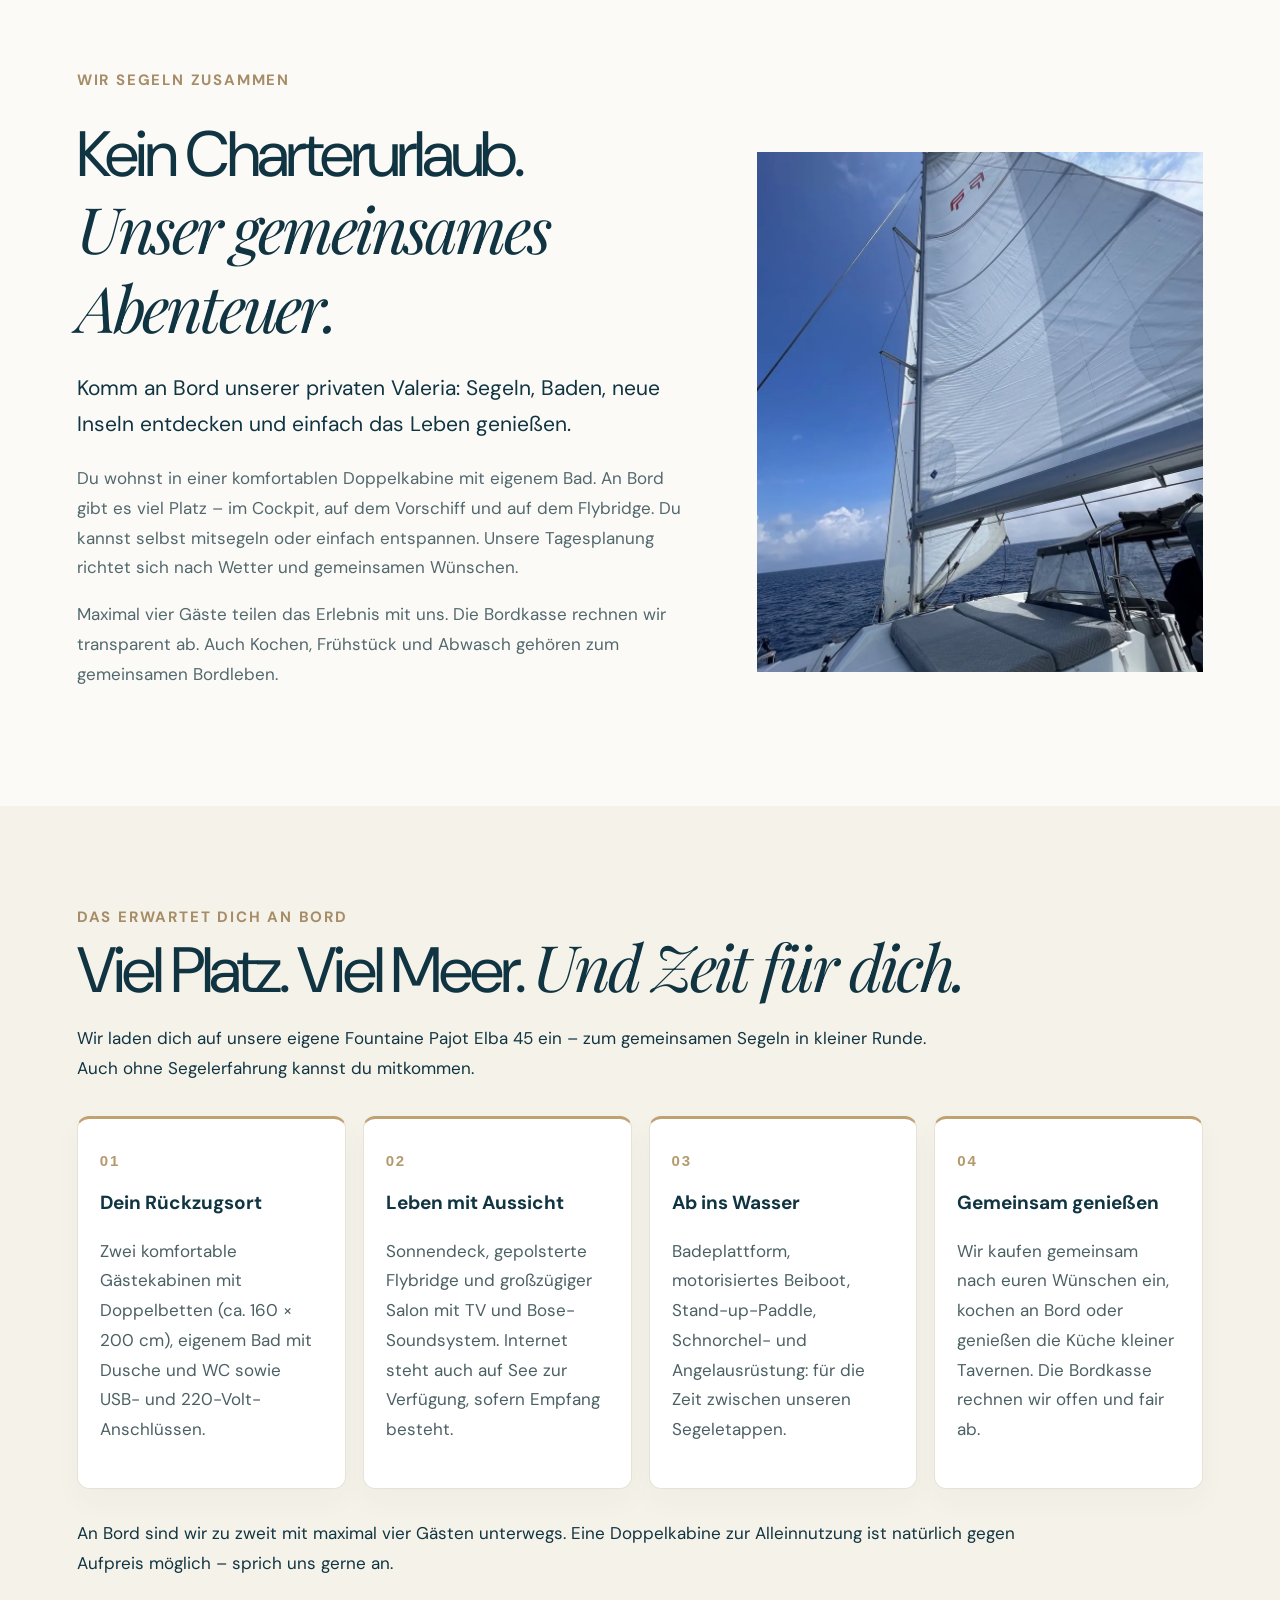
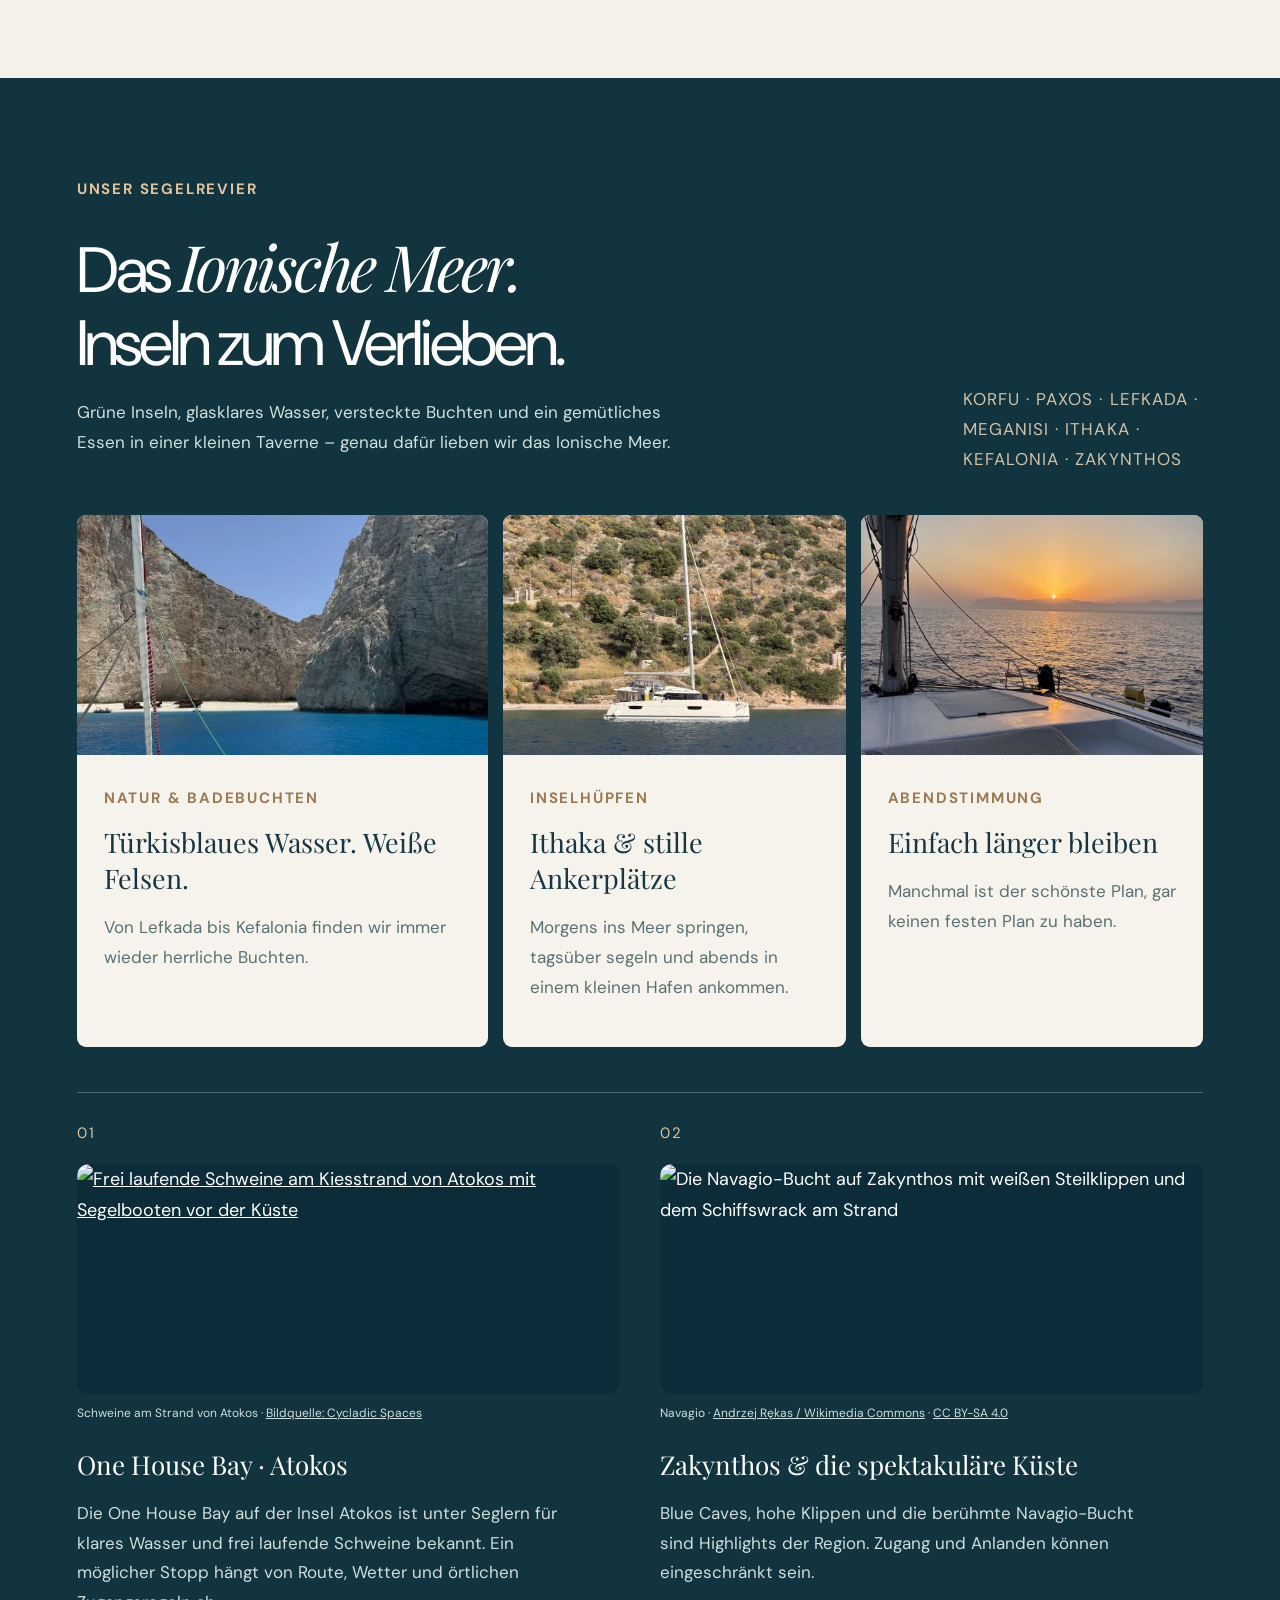
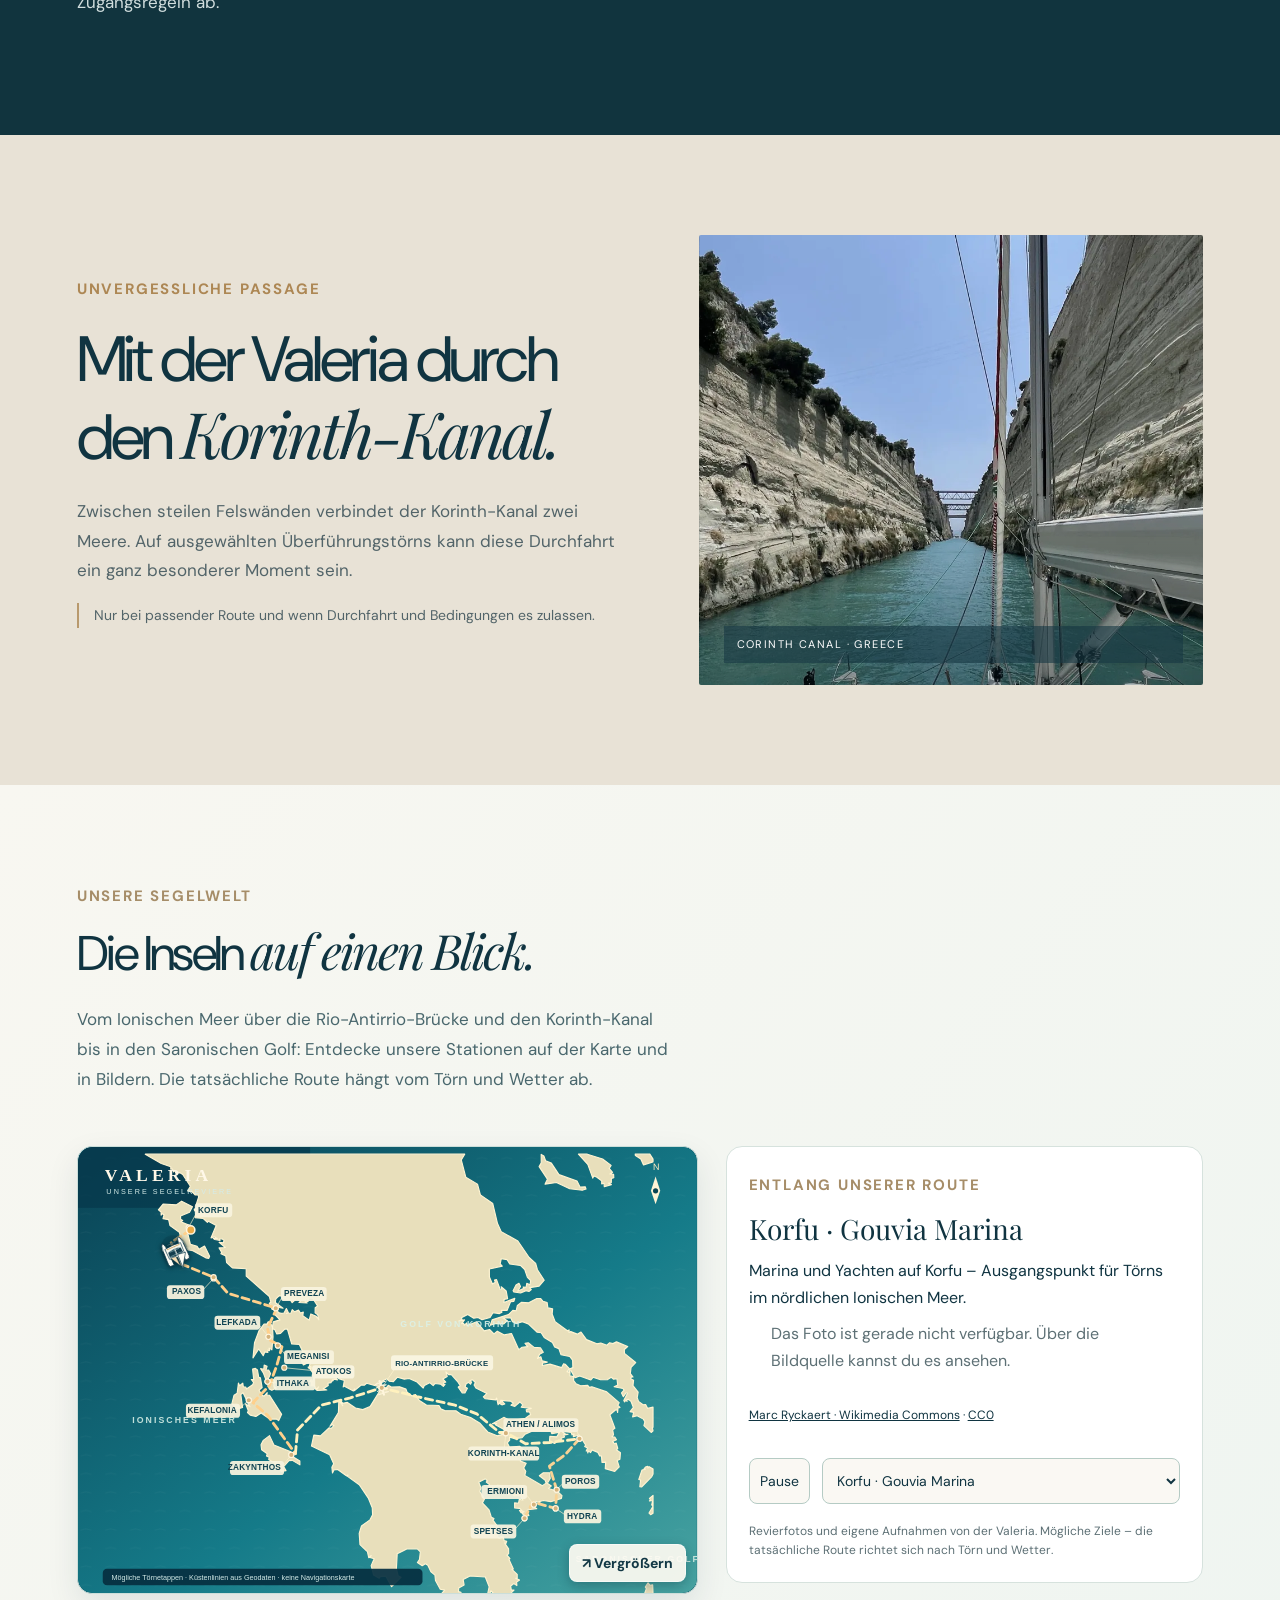
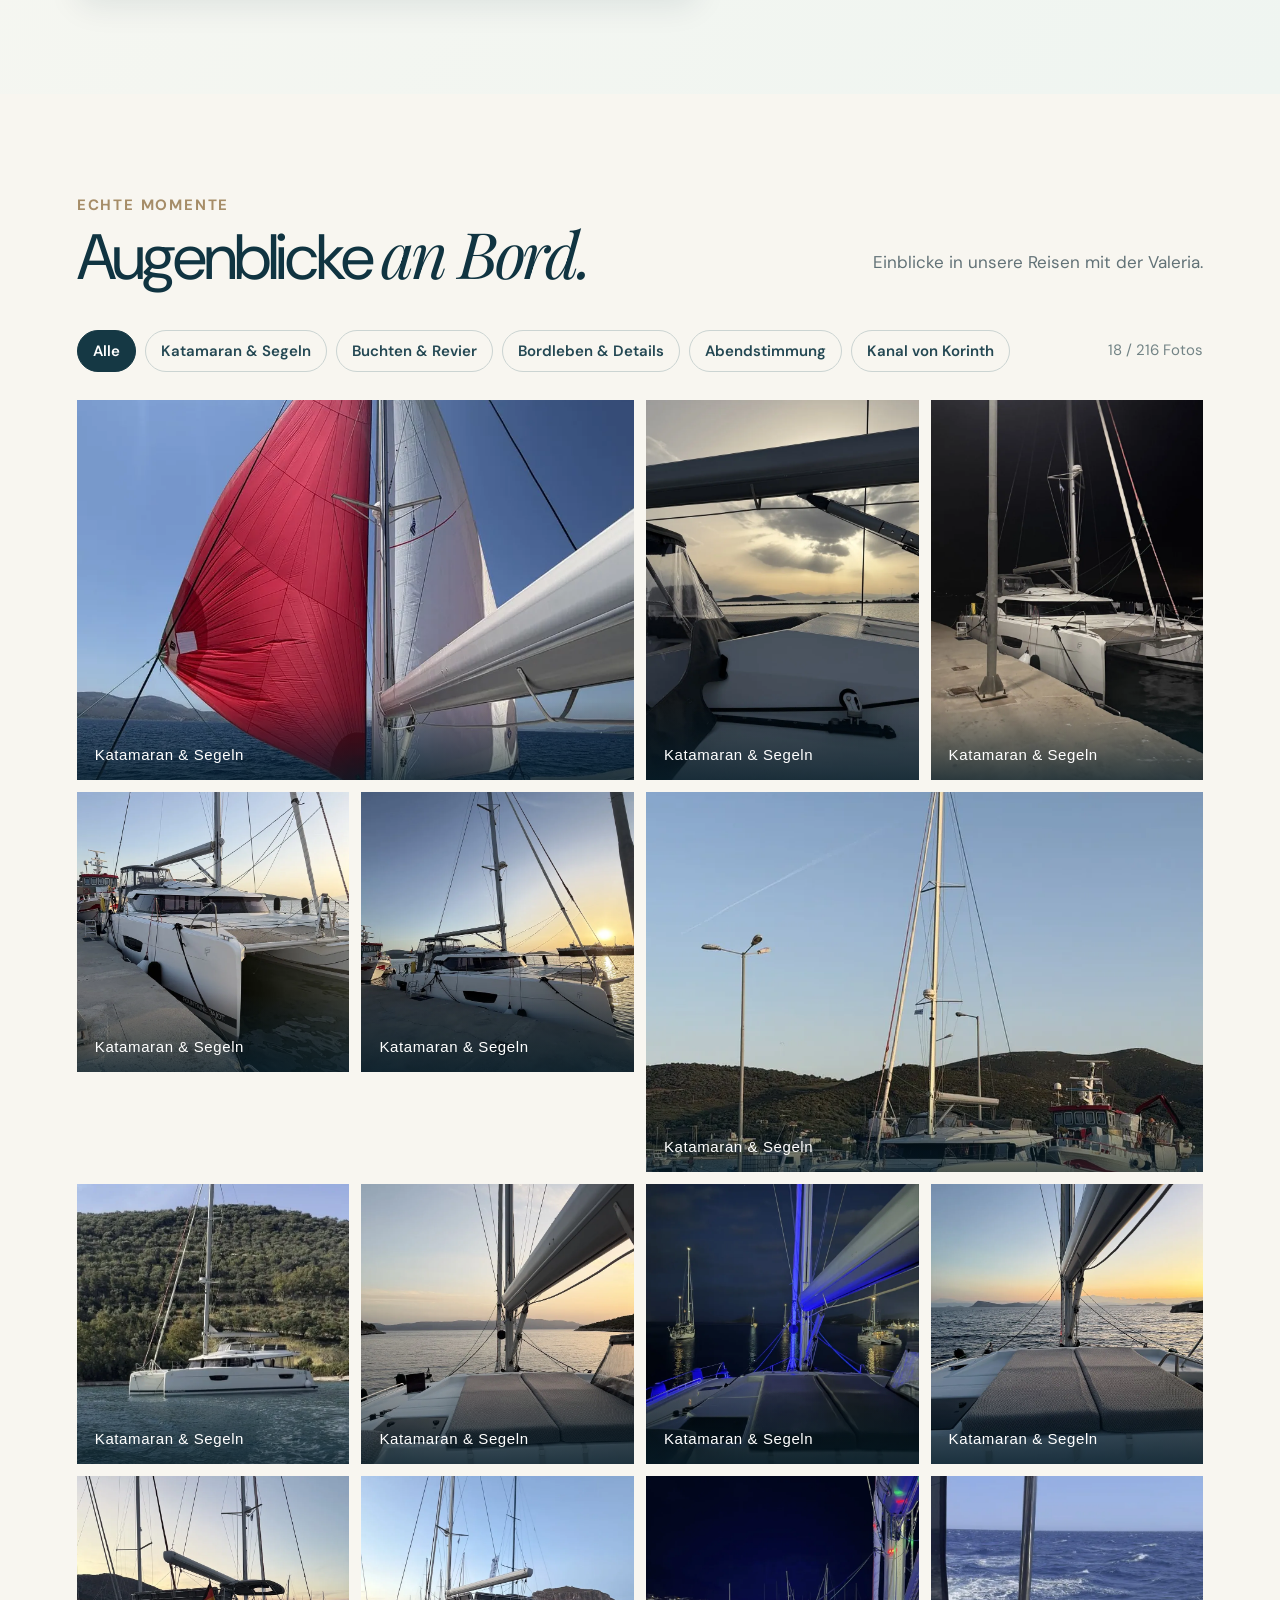
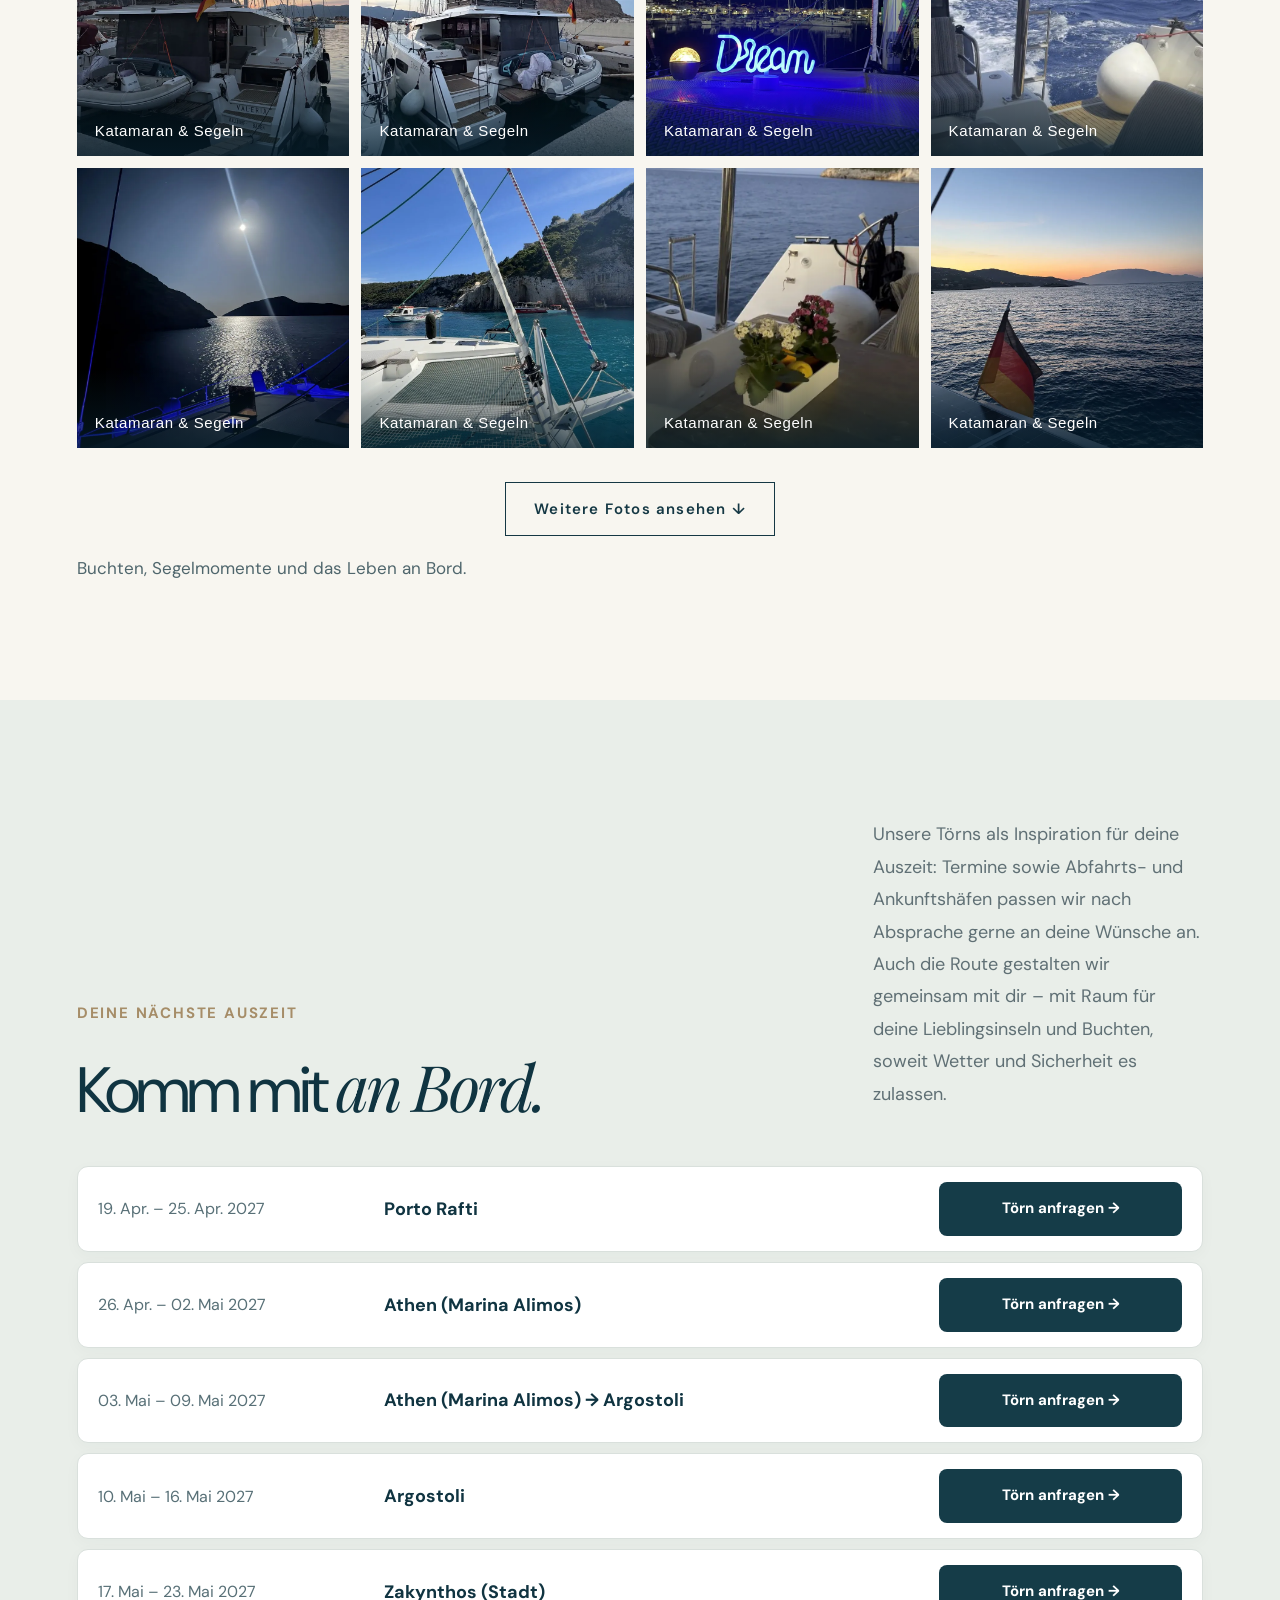
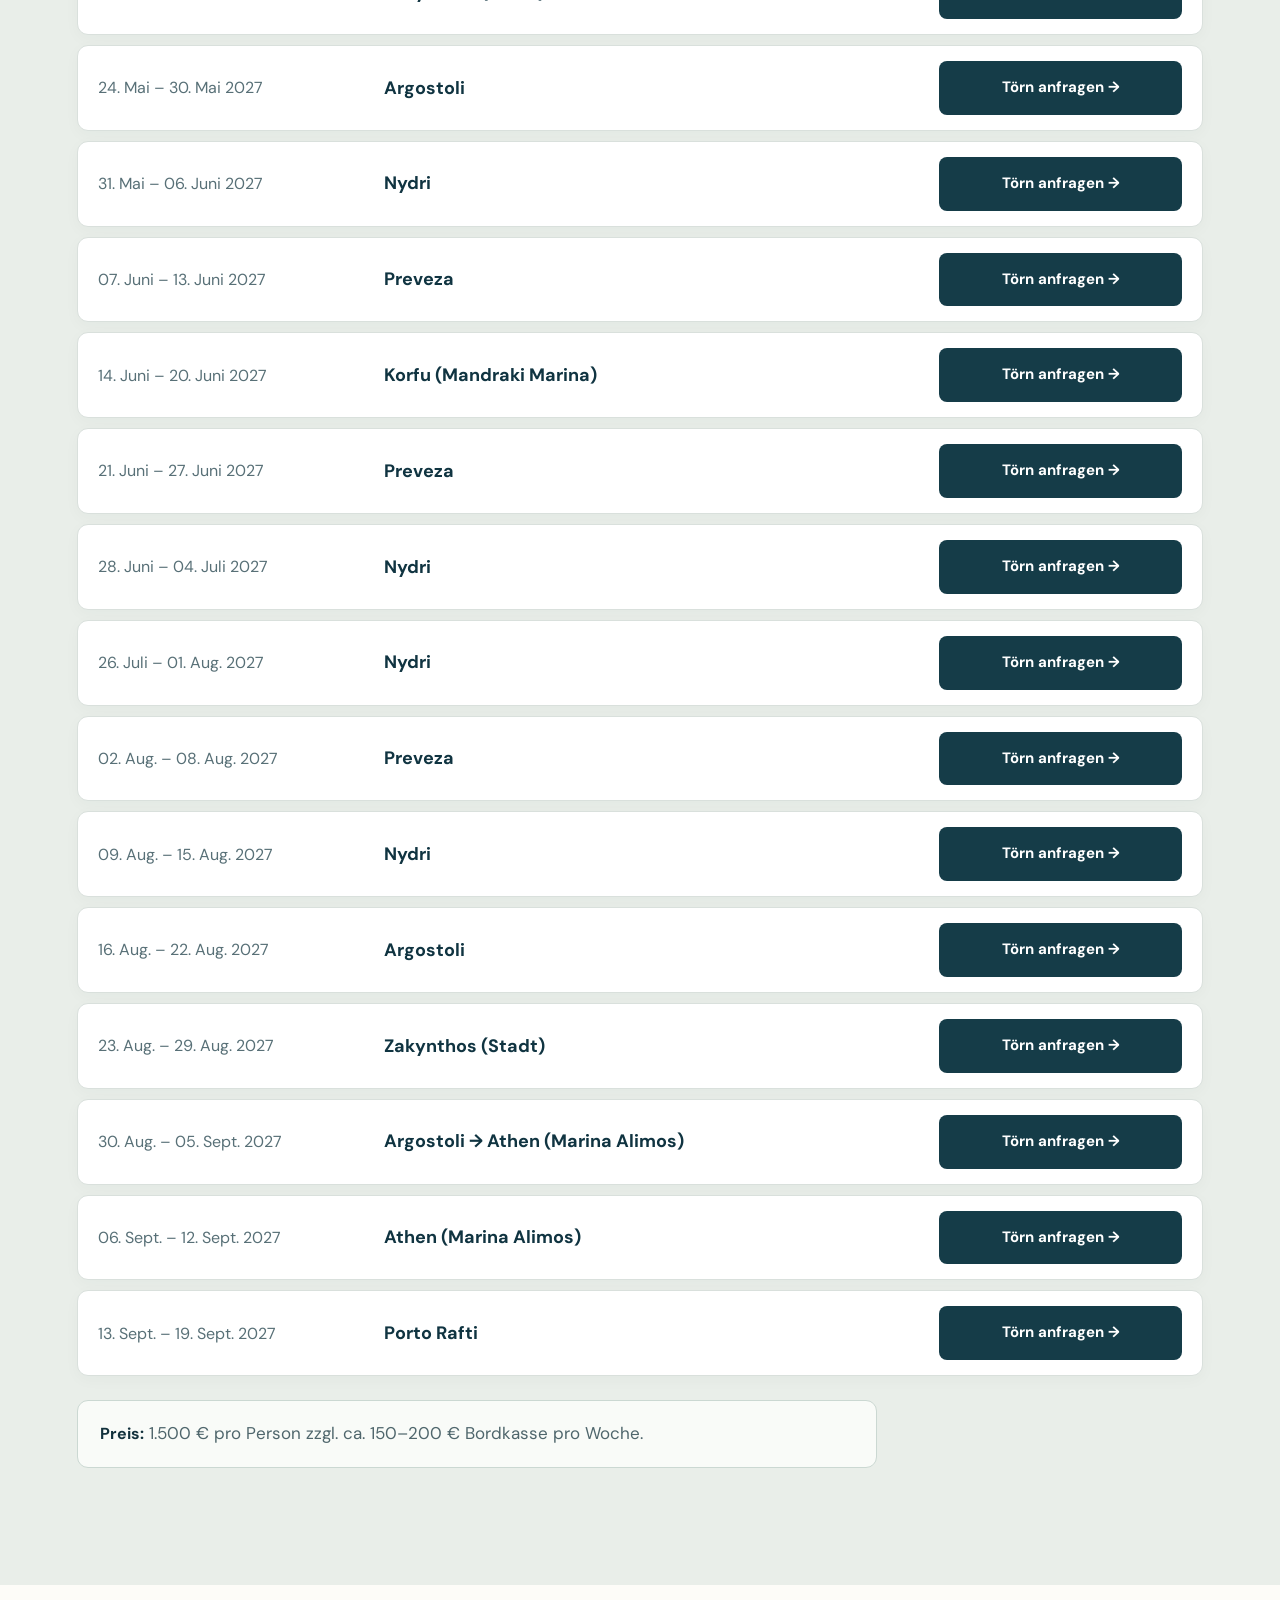
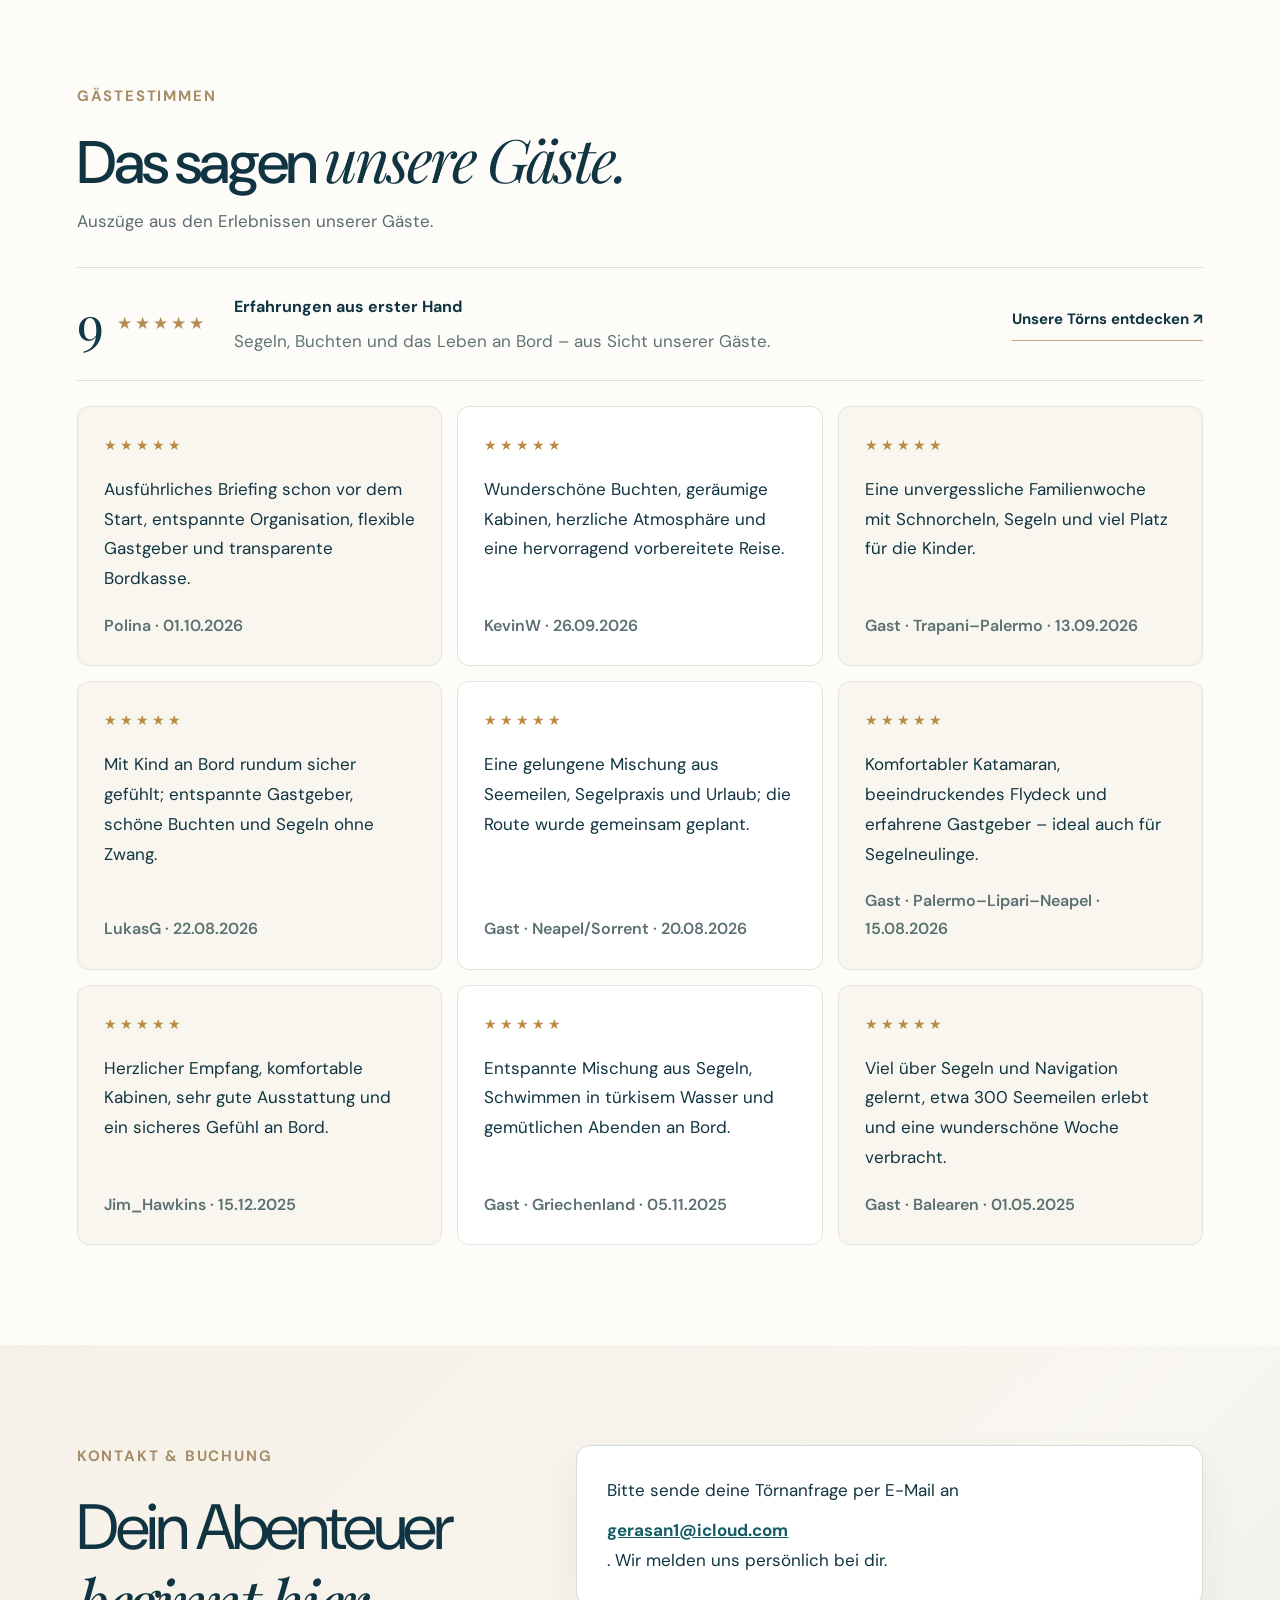
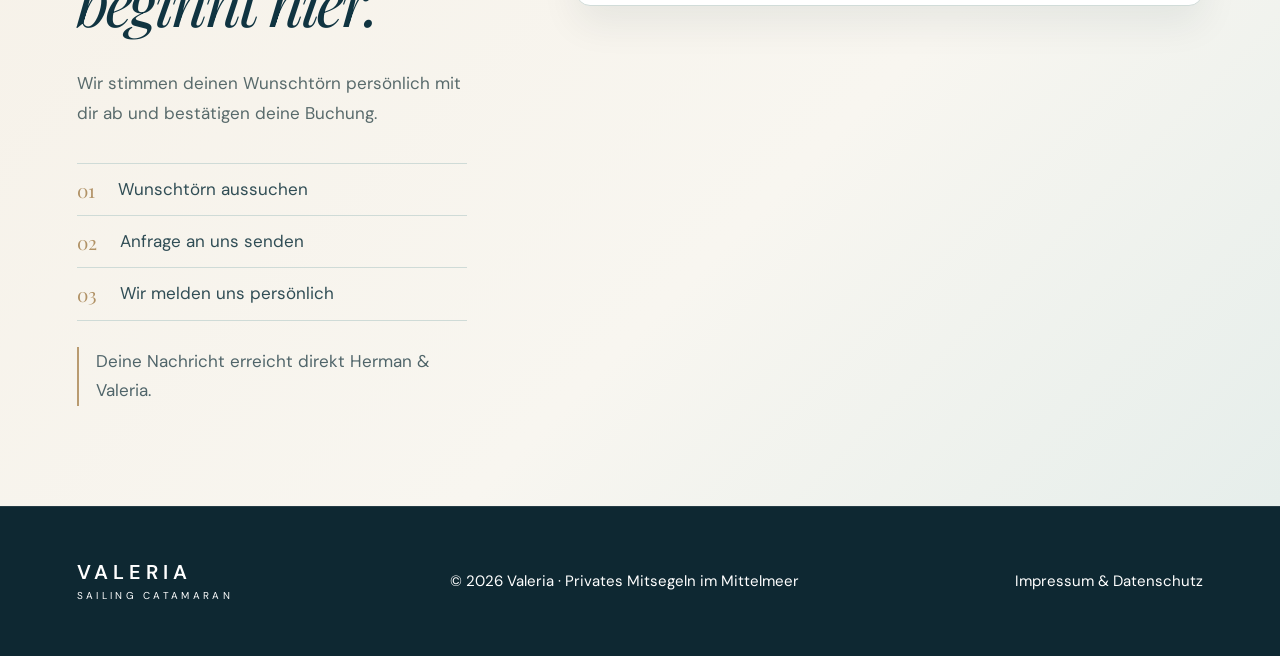
==== commit fd35586c: "Show full Valeria photo in compact responsive welcome layout" ====
--- a/index.html
+++ b/index.html
@@ -1,6 +1,6 @@
 <!DOCTYPE html>
 
-<html lang="de"><head><meta charset="utf-8"/><meta content="width=device-width,initial-scale=1" name="viewport"/><meta content="#102d38" name="theme-color"/><meta content="Mitsegeln auf dem privaten Segelkatamaran Valeria – Fountaine Pajot Elba 45. Entdecke das Mittelmeer in kleiner Runde." name="description"/><title>VALERIA | Sail the extraordinary</title><link href="styles.css" rel="stylesheet"/><meta content="VALERIA | Privates Mitsegeln im Mittelmeer" property="og:title"/><meta content="Entspanntes Mitsegeln auf unserem Katamaran Valeria – kleine Crew, große Erlebnisse." property="og:description"/><meta content="25.0" name="version"/></head><body><a class="skip-link" href="#experience">Zum Inhalt springen</a><header class="nav"><a class="logo" href="#top">VALERIA<span>SAILING CATAMARAN</span></a><nav id="nav"><a data-i="navBoat" href="#experience">Katamaran</a><a data-i="navRegion" href="#region">Revier</a><a data-i="navTrips" href="#trips">Törns</a><a data-i="navGallery" href="#gallery">Galerie</a><a data-i="navReviews" href="#reviews">Gästestimmen</a><a data-i="navContact" href="#contact">Kontakt</a></nav><div class="nav-right"><button aria-controls="nav" aria-expanded="false" aria-label="Menü öffnen" class="nav-toggle" id="navToggle" type="button"><span></span><span></span><span></span></button><select aria-label="Language" id="lang"><option value="de">DE</option><option value="en">EN</option><option value="ru">RU</option></select><a class="nav-cta" data-i="navBook" href="#trips">Törn entdecken</a></div></header><main id="top"><section class="hero"><div class="hero-shade"></div><div class="hero-inner"><div class="eyebrow" data-i="heroKicker">DAS MITTELMEER. GANZ PERSÖNLICH.</div><h1 data-i="heroTitle">Nicht einfach mitsegeln.<br/><em>Meer erleben.</em></h1><p data-i="heroBody">Entdecke die schönsten Küsten und Buchten an Bord unseres großzügigen Segelkatamarans Valeria – mit maximal vier Gästen.</p><div class="hero-actions"><a class="btn btn-light" data-i="heroButton" href="#trips">Unsere Törns entdecken <span>↗</span></a><a class="btn btn-ghost" data-i="heroSecondary" href="#experience">So segeln wir <span aria-hidden="true">↗</span></a></div><div class="hero-foot"><span data-i="heroDetail1">Privater Eigner-Katamaran</span><span data-i="heroDetail2">Maximal 4 Gäste</span><span data-i="heroDetail3">Griechische Inselwelt</span></div></div></section><section class="intro section" id="experience"><div class="section-kicker" data-i="introKicker">WILLKOMMEN AN BORD</div><div class="intro-grid"><div class="intro-heading-stack"><h2 data-i="introTitle">Dein Platz<br/>am <em>Meer.</em></h2><figure class="intro-seascape"><img src="images/valeria-platz-am-meer.webp" alt="Unser Katamaran Valeria vor einer grünen Mittelmeerküste" loading="lazy" decoding="async"/></figure></div><div><p class="lead" data-i="introBody">Wir teilen unsere Leidenschaft fürs Segeln und laden dich ein, das Mittelmeer in entspannter, persönlicher Atmosphäre zu entdecken. Mit höchstens vier Gästen bleibt viel Raum für persönliche Begegnungen.</p><p data-i="introBody2">Zwei Gästekabinen, viel Platz zum Leben und die Freiheit, dort zu bleiben, wo es am schönsten ist.</p><a class="text-link" data-i="introLink" href="#contact">Lerne uns kennen →</a></div></div><div class="stats"><div><strong>45′</strong><span data-i="statBoat">Segelkatamaran</span></div><div><strong>4</strong><span data-i="statGuests">Gäste maximal</span></div><div><strong>2</strong><span data-i="statCabins">Gästekabinen</span></div><div><strong>∞</strong><span data-i="statMemories">Momente auf See</span></div></div></section><section class="section lifestyle" id="life"><div class="section-kicker" data-i="lifeKicker">UNSER MITSEGELKONZEPT</div><div class="lifestyle-layout"><div><h2 data-i="lifeTitle">Kein Charterurlaub.<br/><em>Unser gemeinsames Abenteuer.</em></h2><p class="lead" data-i="lifeLead">Komm an Bord unserer privaten Valeria und entdecke das Mittelmeer so, wie wir es lieben: mit Zeit zum Genießen, Segeln, Baden und Entdecken.</p><p data-i="lifeBody">Du wohnst in einer komfortablen Doppelkabine mit eigenem Bad. Auf dem großzügigen Katamaran gibt es reichlich Platz – an Deck, im Cockpit und oben auf dem Flybridge. Du kannst beim Segeln mitmachen oder einfach das Meer genießen. Wir planen unsere Tage gemeinsam, je nach Wetter und Lust auf neue Buchten.</p><p data-i="lifeBody2">Wir segeln in kleiner Runde mit maximal vier Gästen. Die Bordkasse rechnen wir transparent gemeinsam ab; auch beim Kochen und Bordleben packen alle ein bisschen mit an.</p></div><img alt="Unter weißen Segeln: Blick über das Deck der Valeria auf dem Mittelmeer" loading="lazy" src="images/favoriten/A3-valeria-002201.webp"/></div></section>
+<html lang="de"><head><meta charset="utf-8"/><meta content="width=device-width,initial-scale=1" name="viewport"/><meta content="#102d38" name="theme-color"/><meta content="Mitsegeln auf dem privaten Segelkatamaran Valeria – Fountaine Pajot Elba 45. Entdecke das Mittelmeer in kleiner Runde." name="description"/><title>VALERIA | Sail the extraordinary</title><link href="styles.css" rel="stylesheet"/><meta content="VALERIA | Privates Mitsegeln im Mittelmeer" property="og:title"/><meta content="Entspanntes Mitsegeln auf unserem Katamaran Valeria – kleine Crew, große Erlebnisse." property="og:description"/><meta content="25.0" name="version"/></head><body><a class="skip-link" href="#experience">Zum Inhalt springen</a><header class="nav"><a class="logo" href="#top">VALERIA<span>SAILING CATAMARAN</span></a><nav id="nav"><a data-i="navBoat" href="#experience">Katamaran</a><a data-i="navRegion" href="#region">Revier</a><a data-i="navTrips" href="#trips">Törns</a><a data-i="navGallery" href="#gallery">Galerie</a><a data-i="navReviews" href="#reviews">Gästestimmen</a><a data-i="navContact" href="#contact">Kontakt</a></nav><div class="nav-right"><button aria-controls="nav" aria-expanded="false" aria-label="Menü öffnen" class="nav-toggle" id="navToggle" type="button"><span></span><span></span><span></span></button><select aria-label="Language" id="lang"><option value="de">DE</option><option value="en">EN</option><option value="ru">RU</option></select><a class="nav-cta" data-i="navBook" href="#trips">Törn entdecken</a></div></header><main id="top"><section class="hero"><div class="hero-shade"></div><div class="hero-inner"><div class="eyebrow" data-i="heroKicker">DAS MITTELMEER. GANZ PERSÖNLICH.</div><h1 data-i="heroTitle">Nicht einfach mitsegeln.<br/><em>Meer erleben.</em></h1><p data-i="heroBody">Entdecke die schönsten Küsten und Buchten an Bord unseres großzügigen Segelkatamarans Valeria – mit maximal vier Gästen.</p><div class="hero-actions"><a class="btn btn-light" data-i="heroButton" href="#trips">Unsere Törns entdecken <span>↗</span></a><a class="btn btn-ghost" data-i="heroSecondary" href="#experience">So segeln wir <span aria-hidden="true">↗</span></a></div><div class="hero-foot"><span data-i="heroDetail1">Privater Eigner-Katamaran</span><span data-i="heroDetail2">Maximal 4 Gäste</span><span data-i="heroDetail3">Griechische Inselwelt</span></div></div></section><section class="intro section" id="experience"><div class="section-kicker" data-i="introKicker">WILLKOMMEN AN BORD</div><div class="intro-grid"><figure class="intro-seascape"><img width="1195" height="1316" src="images/valeria-platz-am-meer.webp" alt="Unser Katamaran Valeria vor einer grünen Mittelmeerküste" loading="lazy" decoding="async"/></figure><div class="intro-copy"><h2 data-i="introTitle">Dein Platz<br/>am <em>Meer.</em></h2><p class="lead" data-i="introBody">Wir teilen unsere Leidenschaft fürs Segeln und laden dich ein, das Mittelmeer in entspannter, persönlicher Atmosphäre zu entdecken. Mit höchstens vier Gästen bleibt viel Raum für persönliche Begegnungen.</p><p data-i="introBody2">Zwei Gästekabinen, viel Platz zum Leben und die Freiheit, dort zu bleiben, wo es am schönsten ist.</p><a class="text-link" data-i="introLink" href="#contact">Lerne uns kennen →</a><div class="stats"><div><strong>45′</strong><span data-i="statBoat">Segelkatamaran</span></div><div><strong>4</strong><span data-i="statGuests">Gäste maximal</span></div><div><strong>2</strong><span data-i="statCabins">Gästekabinen</span></div><div><strong>∞</strong><span data-i="statMemories">Momente auf See</span></div></div></div></div></section><section class="section lifestyle" id="life"><div class="section-kicker" data-i="lifeKicker">UNSER MITSEGELKONZEPT</div><div class="lifestyle-layout"><div><h2 data-i="lifeTitle">Kein Charterurlaub.<br/><em>Unser gemeinsames Abenteuer.</em></h2><p class="lead" data-i="lifeLead">Komm an Bord unserer privaten Valeria und entdecke das Mittelmeer so, wie wir es lieben: mit Zeit zum Genießen, Segeln, Baden und Entdecken.</p><p data-i="lifeBody">Du wohnst in einer komfortablen Doppelkabine mit eigenem Bad. Auf dem großzügigen Katamaran gibt es reichlich Platz – an Deck, im Cockpit und oben auf dem Flybridge. Du kannst beim Segeln mitmachen oder einfach das Meer genießen. Wir planen unsere Tage gemeinsam, je nach Wetter und Lust auf neue Buchten.</p><p data-i="lifeBody2">Wir segeln in kleiner Runde mit maximal vier Gästen. Die Bordkasse rechnen wir transparent gemeinsam ab; auch beim Kochen und Bordleben packen alle ein bisschen mit an.</p></div><img alt="Unter weißen Segeln: Blick über das Deck der Valeria auf dem Mittelmeer" loading="lazy" src="images/favoriten/A3-valeria-002201.webp"/></div></section>
 <section class="section detail-offer" id="angebot"><div class="section-kicker" data-i="offerKicker">WAS DICH AN BORD ERWARTET</div><h2 data-i="offerTitle">Viel Platz. Viel Meer. <em>Und Zeit für dich.</em></h2><p class="lead" data-i="offerIntro">Wir laden dich auf unsere eigene Fountaine Pajot Elba 45 ein – zum gemeinsamen Segeln in kleiner Runde. Auch ohne Segelerfahrung kannst du mitkommen.</p><div class="offer-grid"><article><span>01</span><h3 data-i="offerCabinTitle">Dein Rückzugsort</h3><p data-i="offerCabin">Zwei gemütliche Gästekabinen mit großen Doppelbetten (ca. 160 × 200 cm), jeweils eigenem Bad mit Dusche und WC, USB und 220-Volt-Anschluss.</p></article><article><span>02</span><h3 data-i="offerComfortTitle">Leben mit Aussicht</h3><p data-i="offerComfort">Sonnendeck und Flybridge mit Polstern, großzügiger Salon mit TV und Bose-Soundsystem sowie Internet auch auf See, soweit Verbindung verfügbar ist.</p></article><article><span>03</span><h3 data-i="offerWaterTitle">Ab ins Wasser</h3><p data-i="offerWater">Badeplattform, motorisiertes Beiboot, Stand-up-Paddle, Schnorchel- und Angelausrüstung: Zwischen den Segeletappen gibt es viel zu entdecken.</p></article><article><span>04</span><h3 data-i="offerFoodTitle">Gemeinsam genießen</h3><p data-i="offerFood">Wir kaufen zu Beginn gemeinsam nach euren Wünschen ein, kochen an Bord oder gehen in kleine Tavernen. Die gemeinsamen Ausgaben rechnen wir transparent über die Bordkasse ab.</p></article></div><p class="offer-bottom" data-i="offerFlexible">An Bord sind wir zu zweit mit maximal vier Gästen unterwegs. Eine Doppelkabine zur Alleinnutzung ist natürlich gegen Aufpreis möglich – sprich uns gerne an.</p></section><section class="section region" id="region"><div class="section-kicker" data-i="regionKicker">UNSER SEGELREVIER</div><div class="region-top"><div><h2 data-i="regionTitle">Das <em>Ionische Meer.</em><br/>Inseln zum Verlieben.</h2><p class="region-lead" data-i="regionLead">Grüne Inseln, tiefblaue Buchten, kleine Tavernen am Wasser und immer wieder ein Ankerplatz, an dem man am liebsten bleiben würde.</p></div><div class="region-strap" data-i="regionStrap">KORFU · PAXOS · LEFKADA · MEGANISI · ITHAKA · KEFALONIA · ZAKYNTHOS</div></div><div class="destination-grid"><article class="destination feature"><img alt="Steilküste und türkisblaues Meer" loading="lazy" src="images/favoriten/A1-valeria-000526.webp"/><div><span data-i="place1Tag">NATUR &amp; BADEBUCHTEN</span><h3 data-i="place1Title">Türkisblaues Wasser. Weiße Felsen.</h3><p data-i="place1Body">Zwischen Lefkada, Meganisi und Kefalonia verstecken sich Buchten, die man am schönsten vom Wasser aus entdeckt.</p></div></article><article class="destination"><img alt="Bucht vom Bug der Valeria" loading="lazy" src="images/favoriten/A1-valeria-000088.webp"/><div><span data-i="place2Tag">INSELHÜPFEN</span><h3 data-i="place2Title">Ithaka &amp; die kleinen Buchten</h3><p data-i="place2Body">Morgens ein Sprung ins Meer, nachmittags ein kleiner Hafen und abends gemeinsam essen.</p></div></article><article class="destination"><img alt="Sonnenuntergang auf einem Segeltörn" loading="lazy" src="images/favoriten/A2-valeria-001456.webp"/><div><span data-i="place3Tag">ABENDSTIMMUNG</span><h3 data-i="place3Title">Einfach länger bleiben</h3><p data-i="place3Body">Wenn die Sonne hinter den Inseln verschwindet, beginnt oft der schönste Teil des Tages.</p></div></article></div><div class="specials"><div><span class="special-number">01</span><figure class="special-photo"><a href="https://www.cycladicspaces.com.au/blog/atokos-the-island-where-wild-pigs-join-your-beach-party" target="_blank" rel="noopener"><img loading="lazy" decoding="async" src="https://images.squarespace-cdn.com/content/v1/681417070d98617d1517af74/bf19645c-e1d6-4d83-8295-b2a69f75e7b6/Atokos%2BPig%2BBeach%2BLefkada%2BWild%2BBoars.jpg?format=1000w" alt="Frei laufende Schweine am Kiesstrand von Atokos mit Segelbooten vor der Küste"/></a><figcaption>Schweine am Strand von Atokos · <a href="https://www.cycladicspaces.com.au/blog/atokos-the-island-where-wild-pigs-join-your-beach-party" target="_blank" rel="noopener">Bildquelle: Cycladic Spaces</a></figcaption></figure><h3 data-i="specialPigTitle">One House Bay · Atokos</h3><p data-i="specialPigBody">Nicht jeder schöne Stopp steht im Reiseführer. Unsere Lieblingsbuchten entdecken wir zusammen – die genaue Auswahl bestimmt der jeweilige Törn.</p></div><div><span class="special-number">02</span><figure class="special-photo"><img loading="lazy" decoding="async" src="https://upload.wikimedia.org/wikipedia/commons/thumb/8/8f/Navagio_Beach._View_of_the_Shipwreck_Beach.jpg/960px-Navagio_Beach._View_of_the_Shipwreck_Beach.jpg" alt="Die Navagio-Bucht auf Zakynthos mit weißen Steilklippen und dem Schiffswrack am Strand"/><figcaption>Navagio · <a href="https://commons.wikimedia.org/wiki/File:Navagio_Beach._View_of_the_Shipwreck_Beach.jpg" target="_blank" rel="noopener">Andrzej Rękas / Wikimedia Commons</a> · <a href="https://creativecommons.org/licenses/by-sa/4.0/" target="_blank" rel="noopener">CC BY-SA 4.0</a></figcaption></figure><h3 data-i="specialNavTitle">Zakynthos &amp; die spektakuläre Küste</h3><p data-i="specialNavBody">Berühmte Steilküsten, die Blue Caves und die eindrucksvolle Navagio-Bucht – je nach Route, Wetter und örtlichen Zugangsbeschränkungen.</p></div></div></section>
 <section class="section canal" id="corinth"><div class="canal-copy"><div class="section-kicker" data-i="canalKicker">EIN BESONDERER MOMENT</div><h2 data-i="canalTitle">Mit der Valeria durch den <em>Korinth-Kanal.</em></h2><p data-i="canalBody">Eine schmale Wasserstraße zwischen gewaltigen Felswänden: Der Korinth-Kanal verbindet den Saronischen mit dem Korinthischen Golf. Auf passenden Überführungstörns kann diese Passage zu einem unvergesslichen Erlebnis werden.</p><p class="canal-note" data-i="canalNote">Die Durchfahrt ist kein fester Bestandteil jedes Törns und hängt von Route, Öffnung und behördlichen Vorgaben ab.</p></div><div aria-label="Valeria passiert den Kanal von Korinth – Originalaufnahme" class="canal-art" role="img" style="background-image:linear-gradient(0deg,rgba(7,28,36,.28),transparent 45%),url('images/favoriten/A4-IMG_8507.webp');background-size:cover;background-position:center;"><span>CORINTH CANAL · GREECE</span></div></section>
 <section class="section route-map-section" id="map"><div class="map-story route-heading"><div class="section-kicker" data-i="mapKicker">UNSERE SEGELWELT</div><h2 data-i="mapTitle">Die Inseln <em>auf einen Blick.</em></h2><p class="map-lead" data-i="mapSubtitle">Vom Ionischen Meer über Zakynthos und den Korinth-Kanal bis nach Athen, Poros, Hydra, Ermioni und Spetses. Die Linien zeigen mögliche Etappen, keine feste Route.</p></div><figure class="illustrated-map valeria-route-map"><svg xmlns="http://www.w3.org/2000/svg" viewBox="0 0 1200 865" width="1200" height="865" role="group" aria-labelledby="map-title map-desc" id="ionian-map">
--- a/styles.css
+++ b/styles.css
@@ -253,3 +253,33 @@
 #ionian-map .route-stop-label{cursor:pointer}
 #ionian-map .route-stop-label:hover{fill:#8a5d21}
 @media(prefers-reduced-motion:reduce){.route-destination-photo>img{transition:none}}
+
+/* Full photo and compact welcome section */
+#experience{padding-top:56px;padding-bottom:56px}
+#experience .intro-grid{grid-template-columns:minmax(0,.9fr) minmax(0,1.1fr);gap:clamp(24px,4vw,52px);align-items:center;margin-top:20px}
+#experience .intro-seascape{max-width:none;height:auto;overflow:visible;align-self:center}
+#experience .intro-seascape img{display:block;width:100%;height:auto;object-fit:contain;border-radius:13px}
+#experience .intro-seascape:after{display:none}
+#experience h2{font-size:clamp(40px,4.4vw,62px);line-height:1.1;margin:0 0 18px}
+#experience .intro-copy p{margin:12px 0}
+#experience .intro-copy .lead{font-size:20px!important;line-height:1.6!important}
+#experience .text-link{margin-top:8px}
+#experience .stats{margin-top:24px;padding-top:18px;gap:12px;grid-template-columns:repeat(4,minmax(0,1fr))}
+#experience .stats>div{padding:0}
+#experience .stats strong{font-size:36px;line-height:1.1}
+#experience .stats span{font-size:12px;letter-spacing:.02em;line-height:1.45;margin-top:5px}
+@media(max-width:800px){
+ #experience{padding-top:40px;padding-bottom:40px}
+ #experience .intro-grid{grid-template-columns:minmax(0,.85fr) minmax(0,1.15fr);gap:24px;align-items:start}
+ #experience h2{font-size:40px}
+ #experience .intro-copy .lead{font-size:18px!important}
+ #experience .stats{grid-template-columns:repeat(2,minmax(0,1fr));gap:16px}
+}
+@media(max-width:600px){
+ #experience .intro-grid{grid-template-columns:minmax(0,1fr);gap:24px}
+ #experience .intro-seascape{width:100%;max-width:360px;justify-self:center}
+ #experience h2{font-size:42px;margin-bottom:14px}
+ #experience .stats{grid-template-columns:repeat(4,minmax(0,1fr));gap:10px;margin-top:20px}
+ #experience .stats strong{font-size:30px}
+ #experience .stats span{font-size:11px}
+}
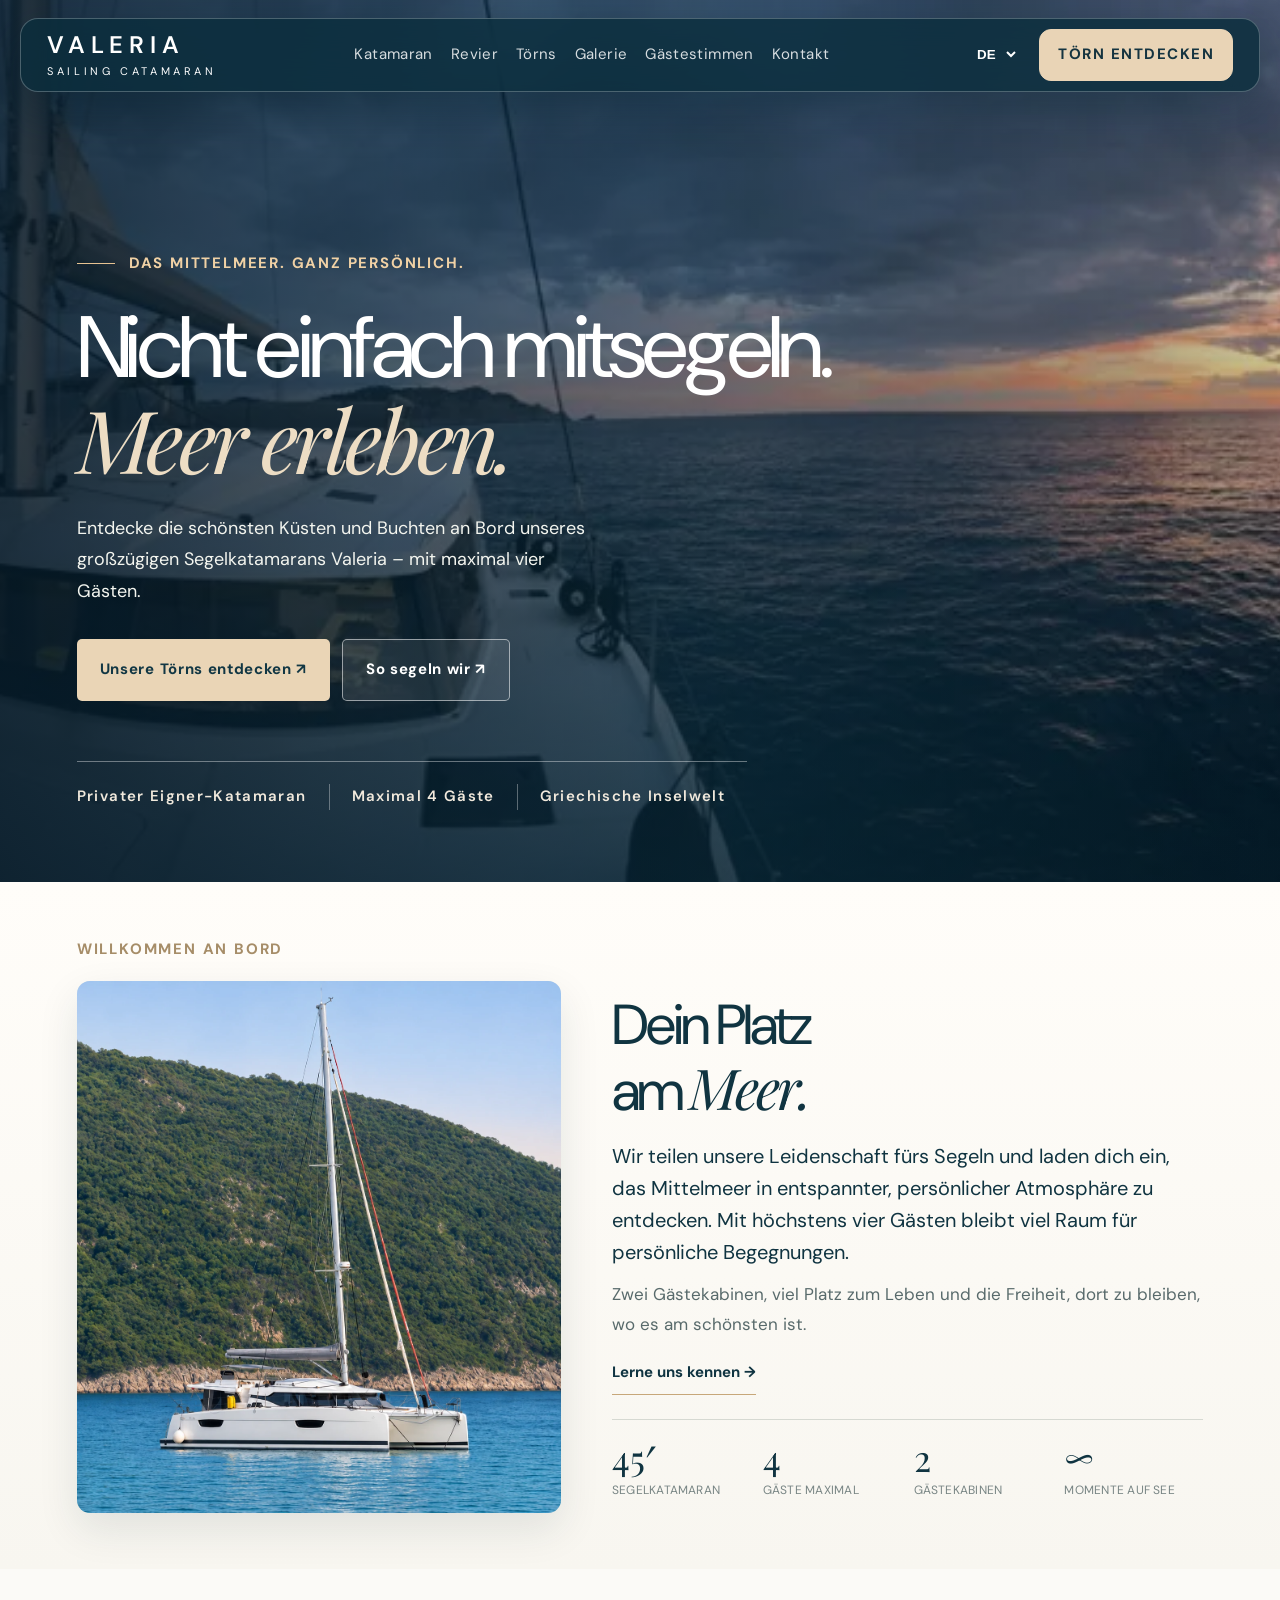
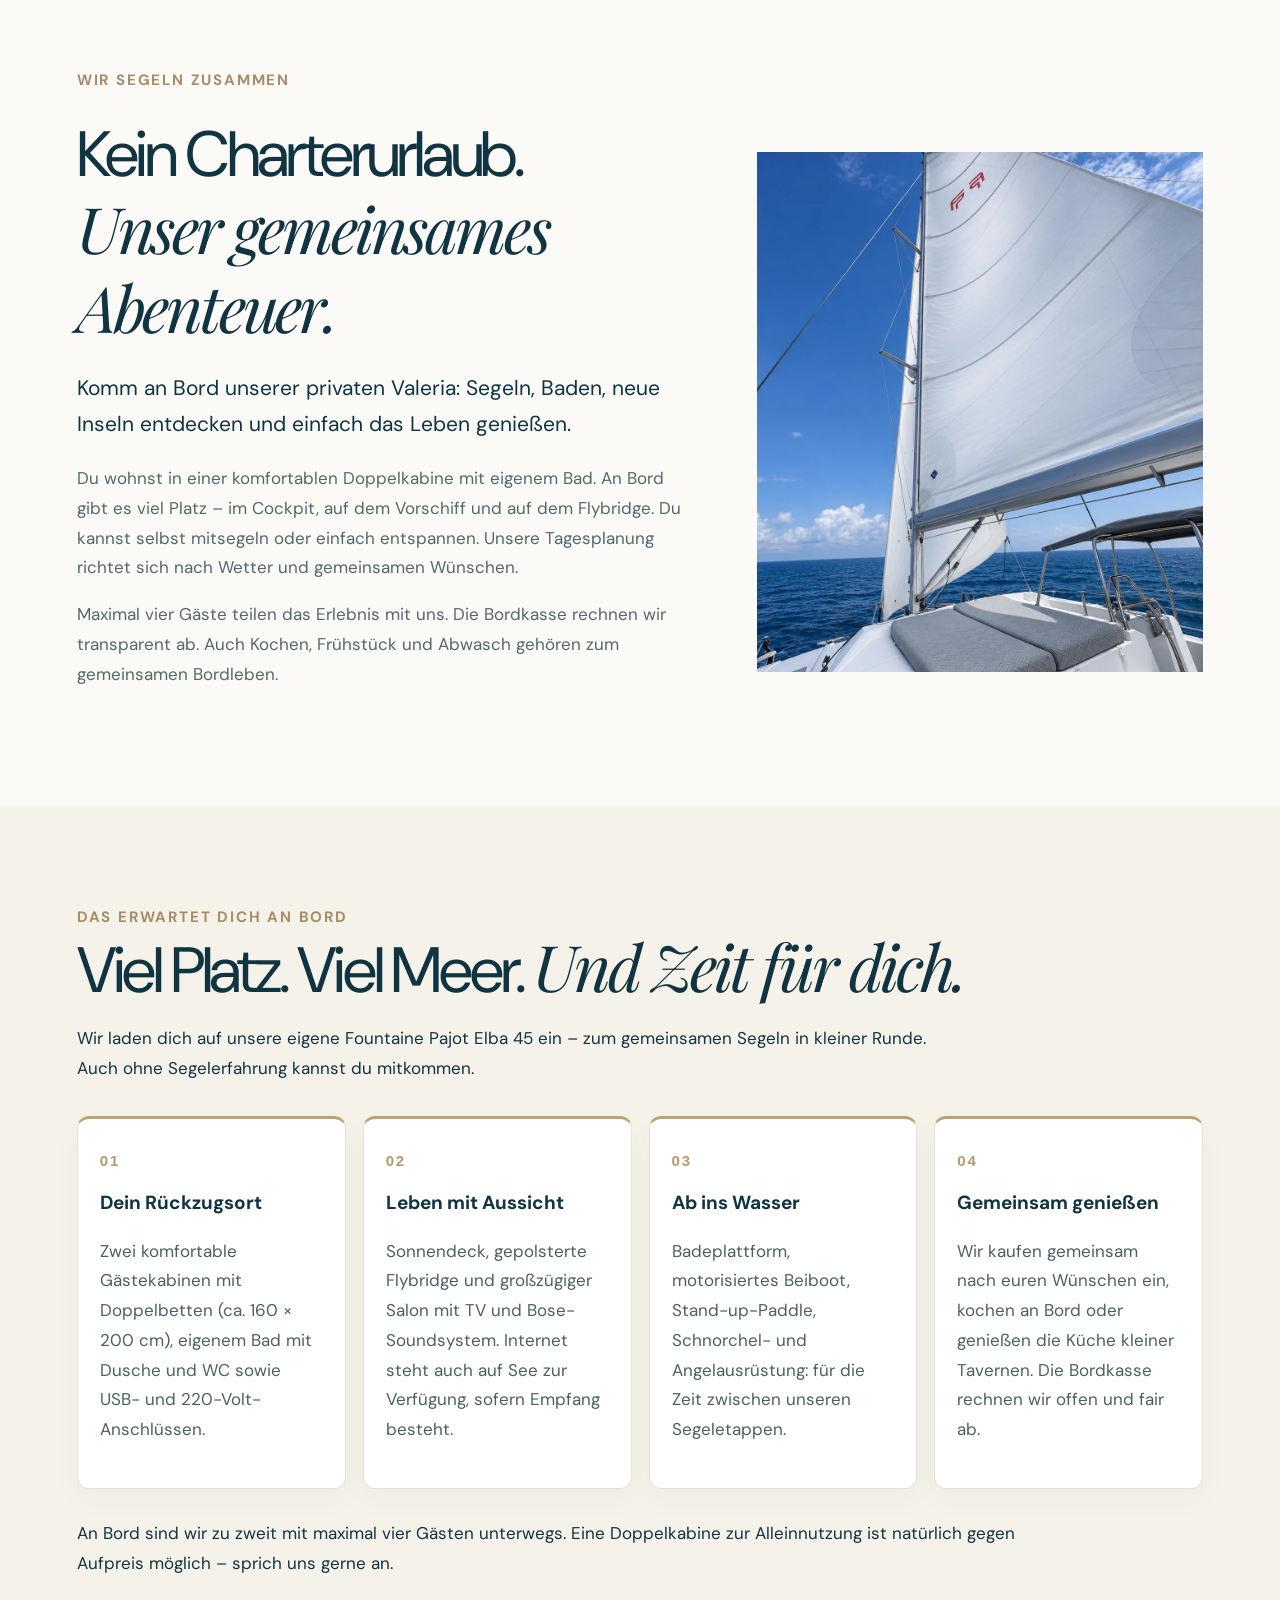
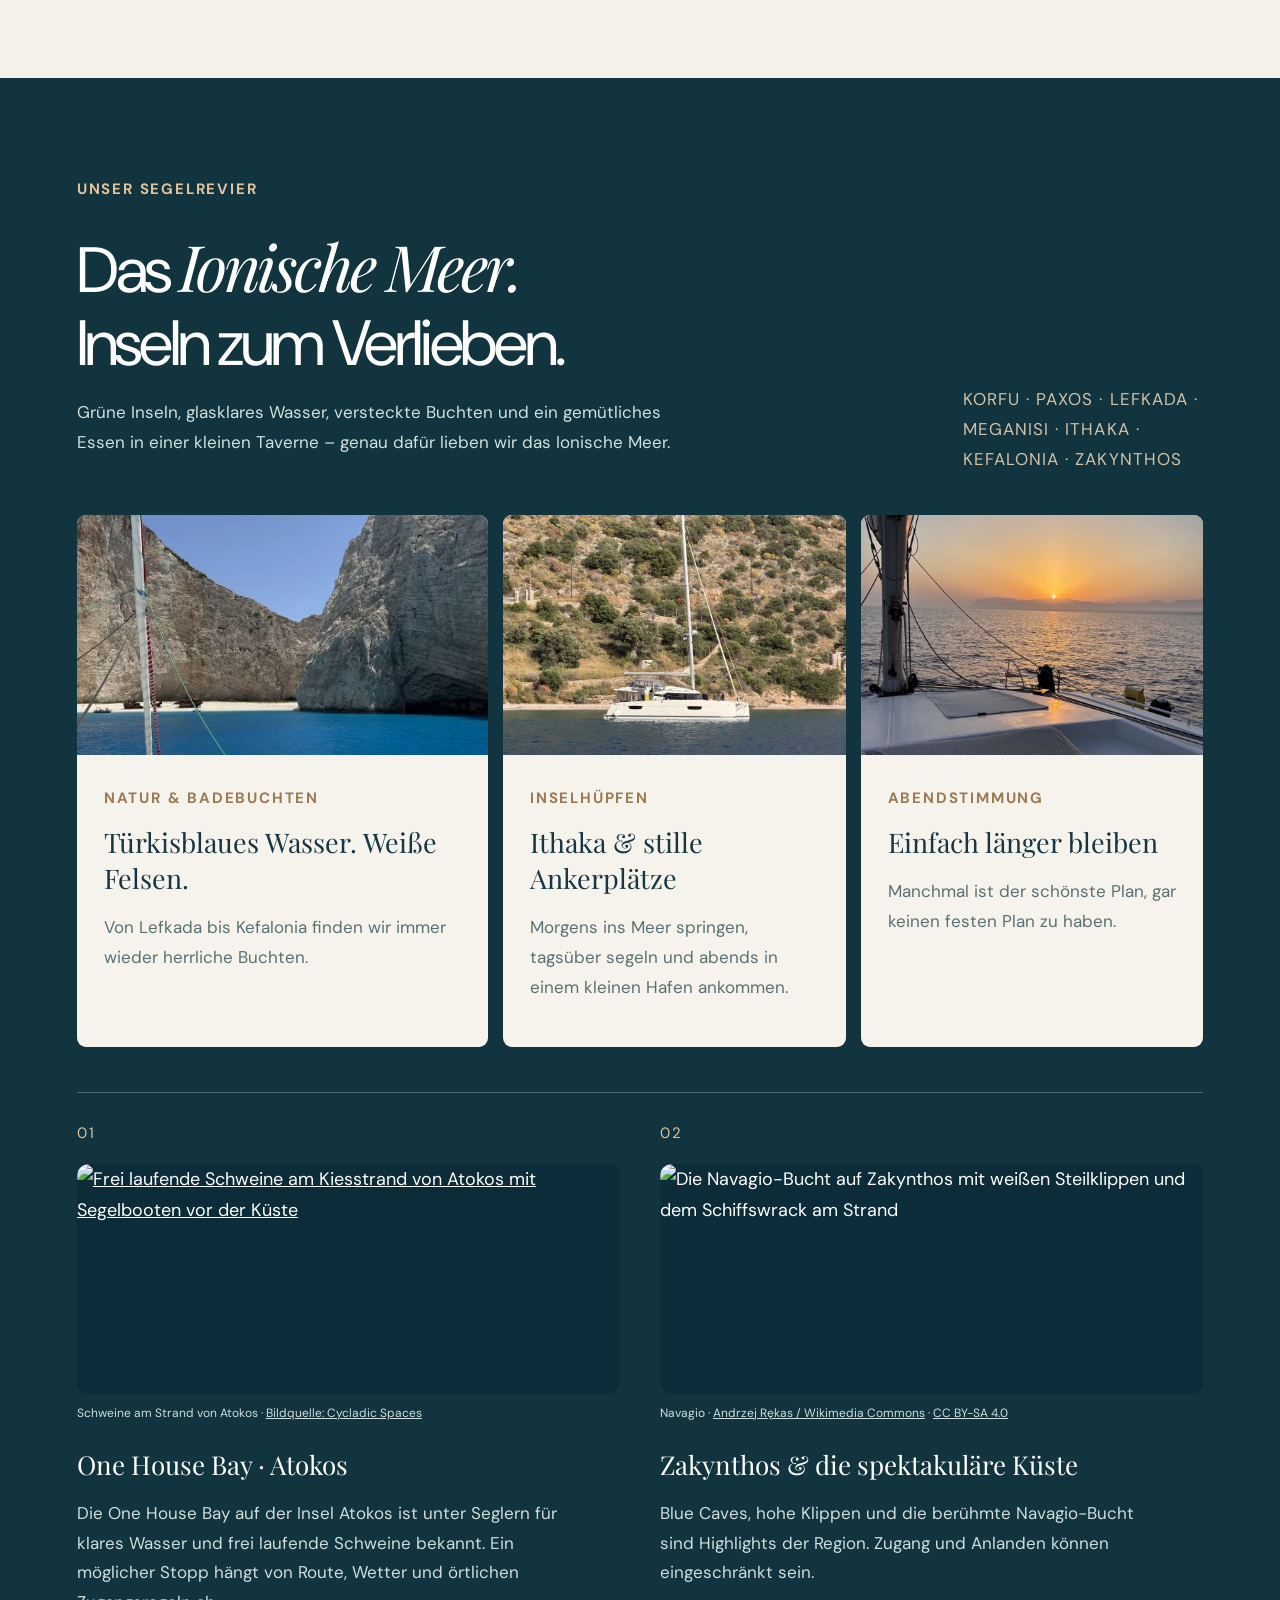
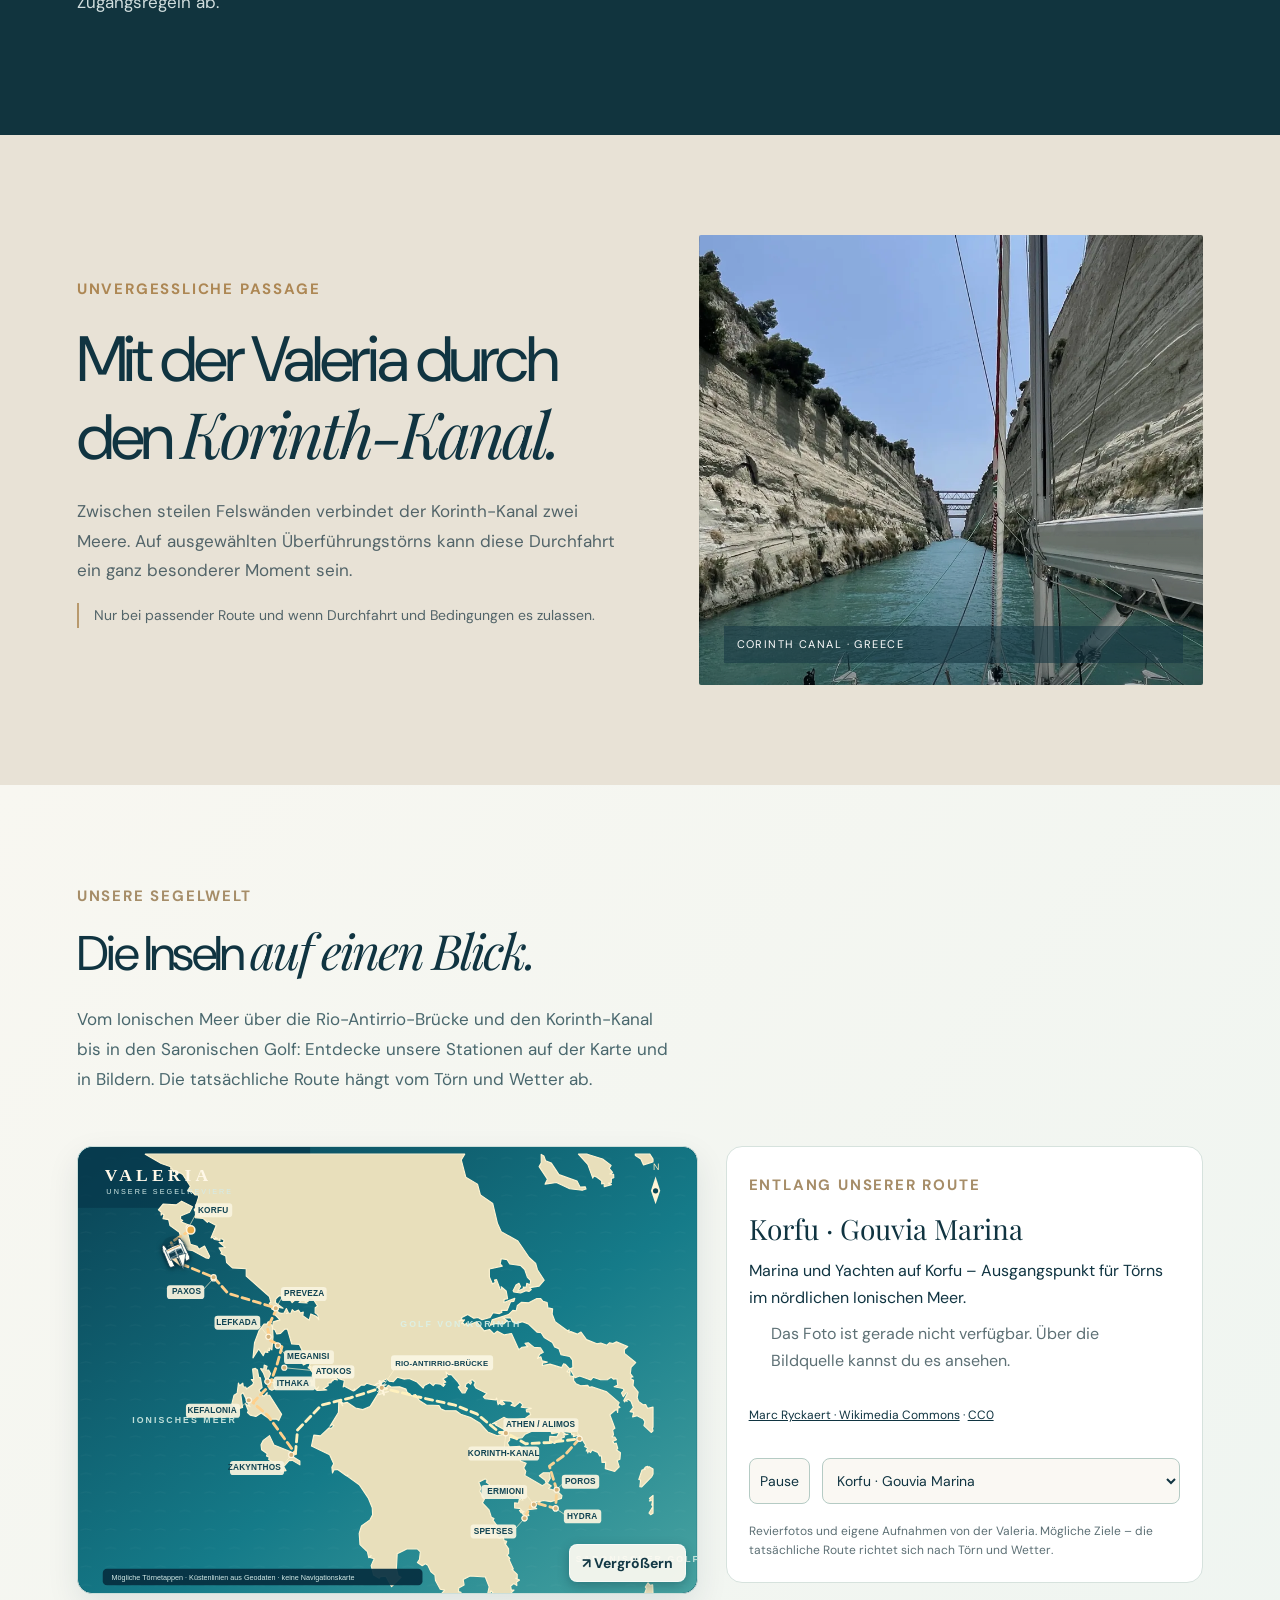
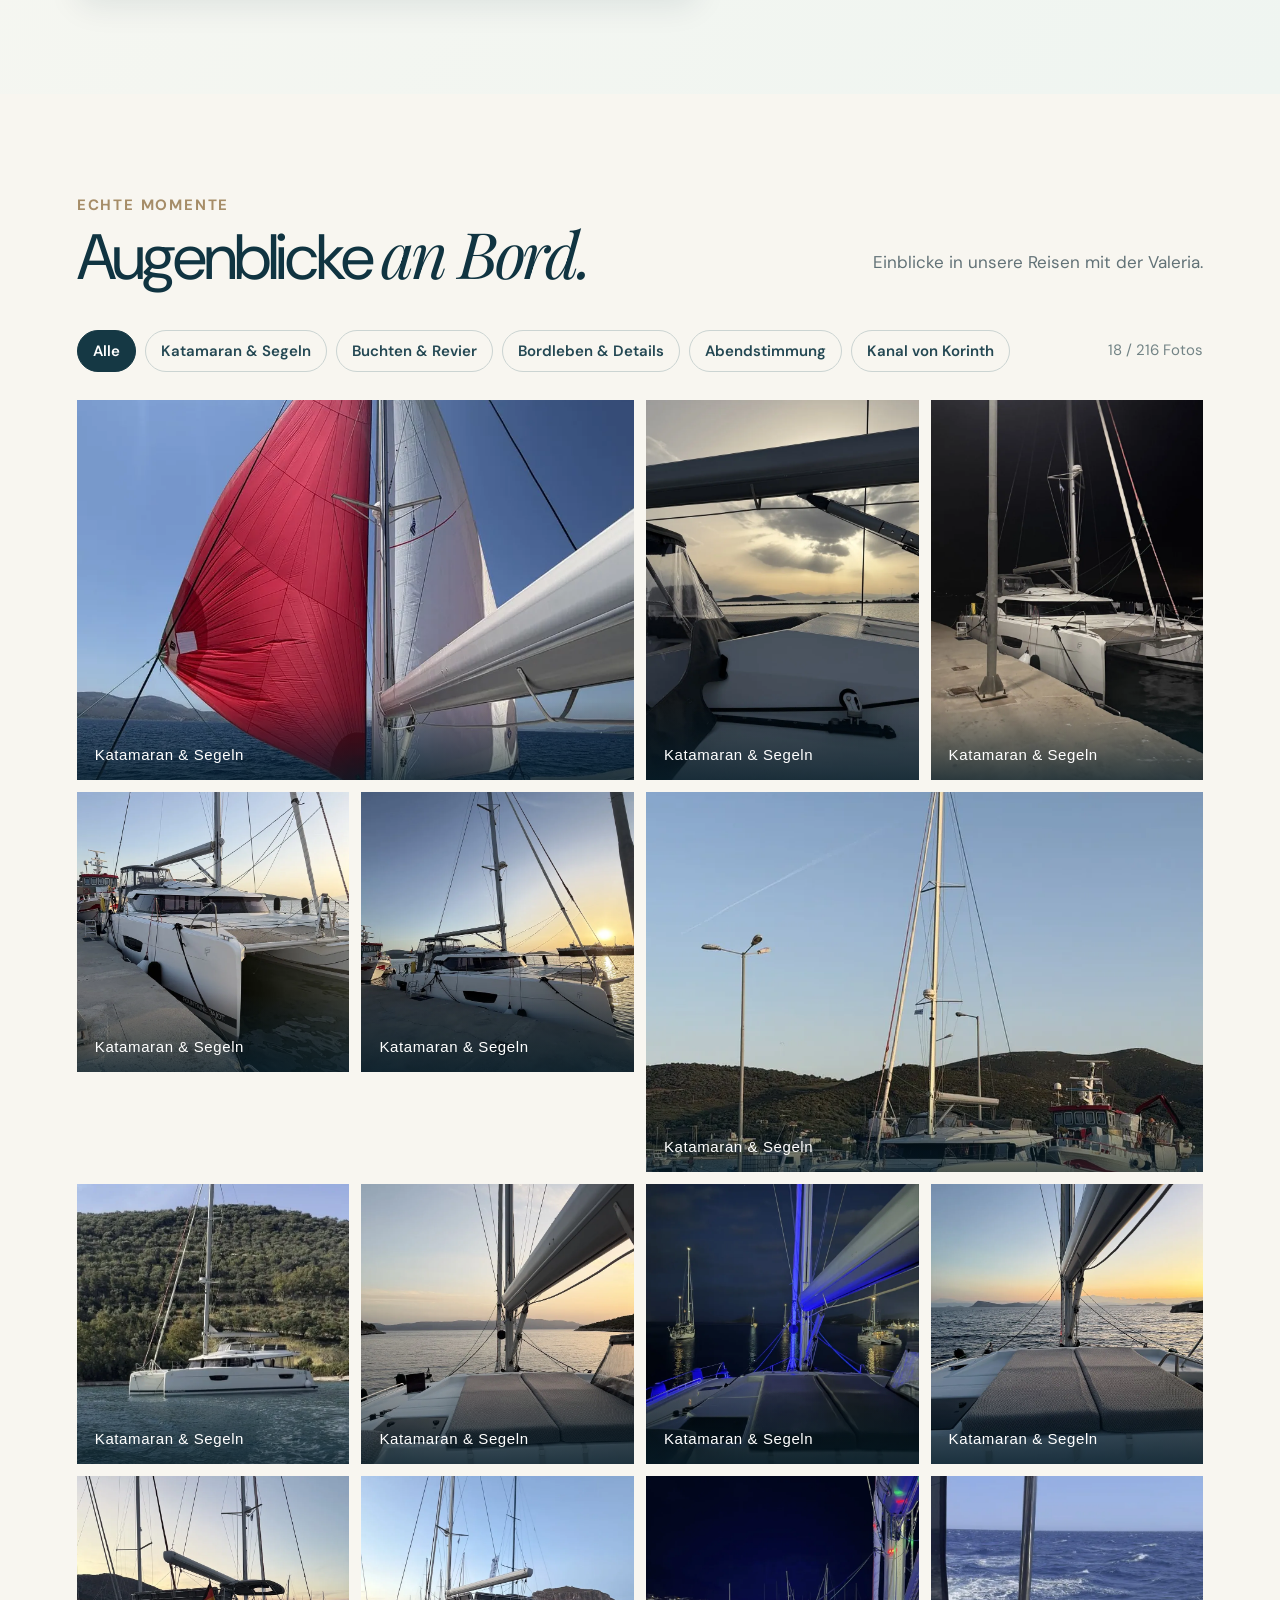
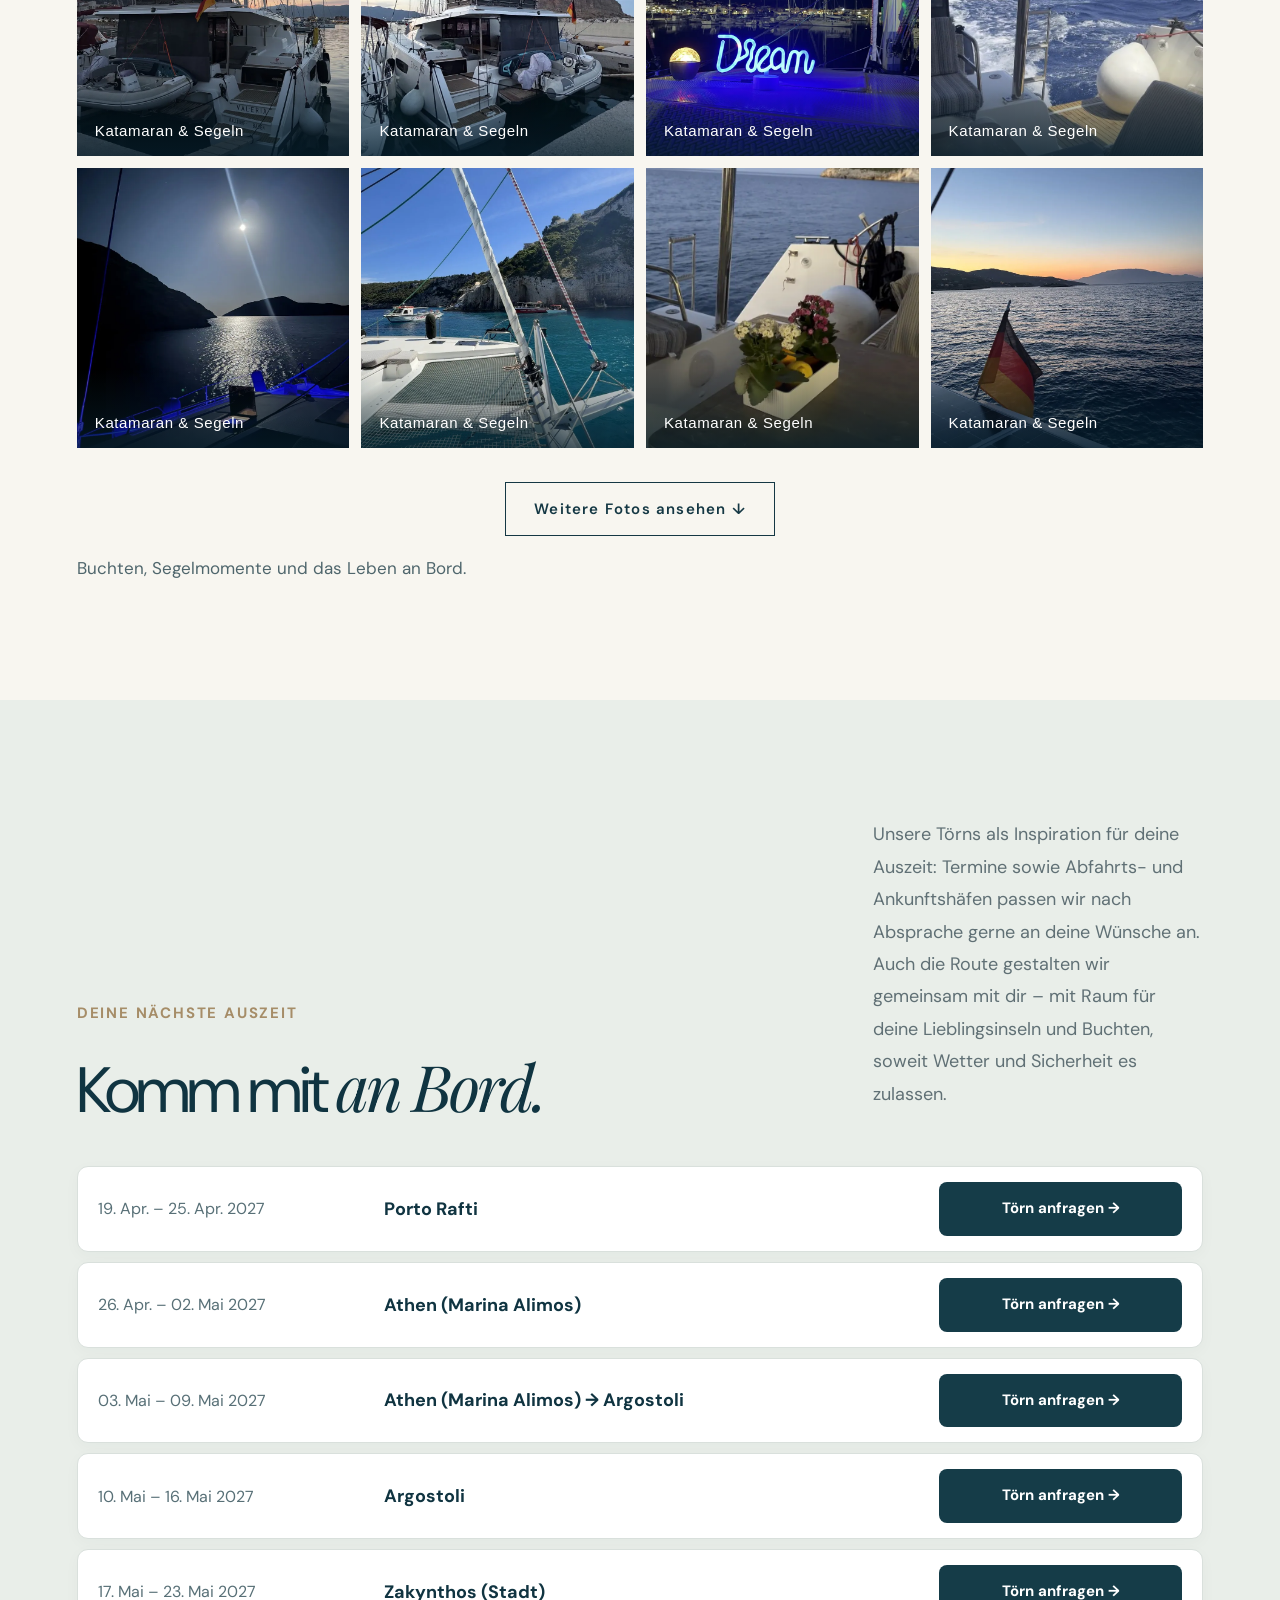
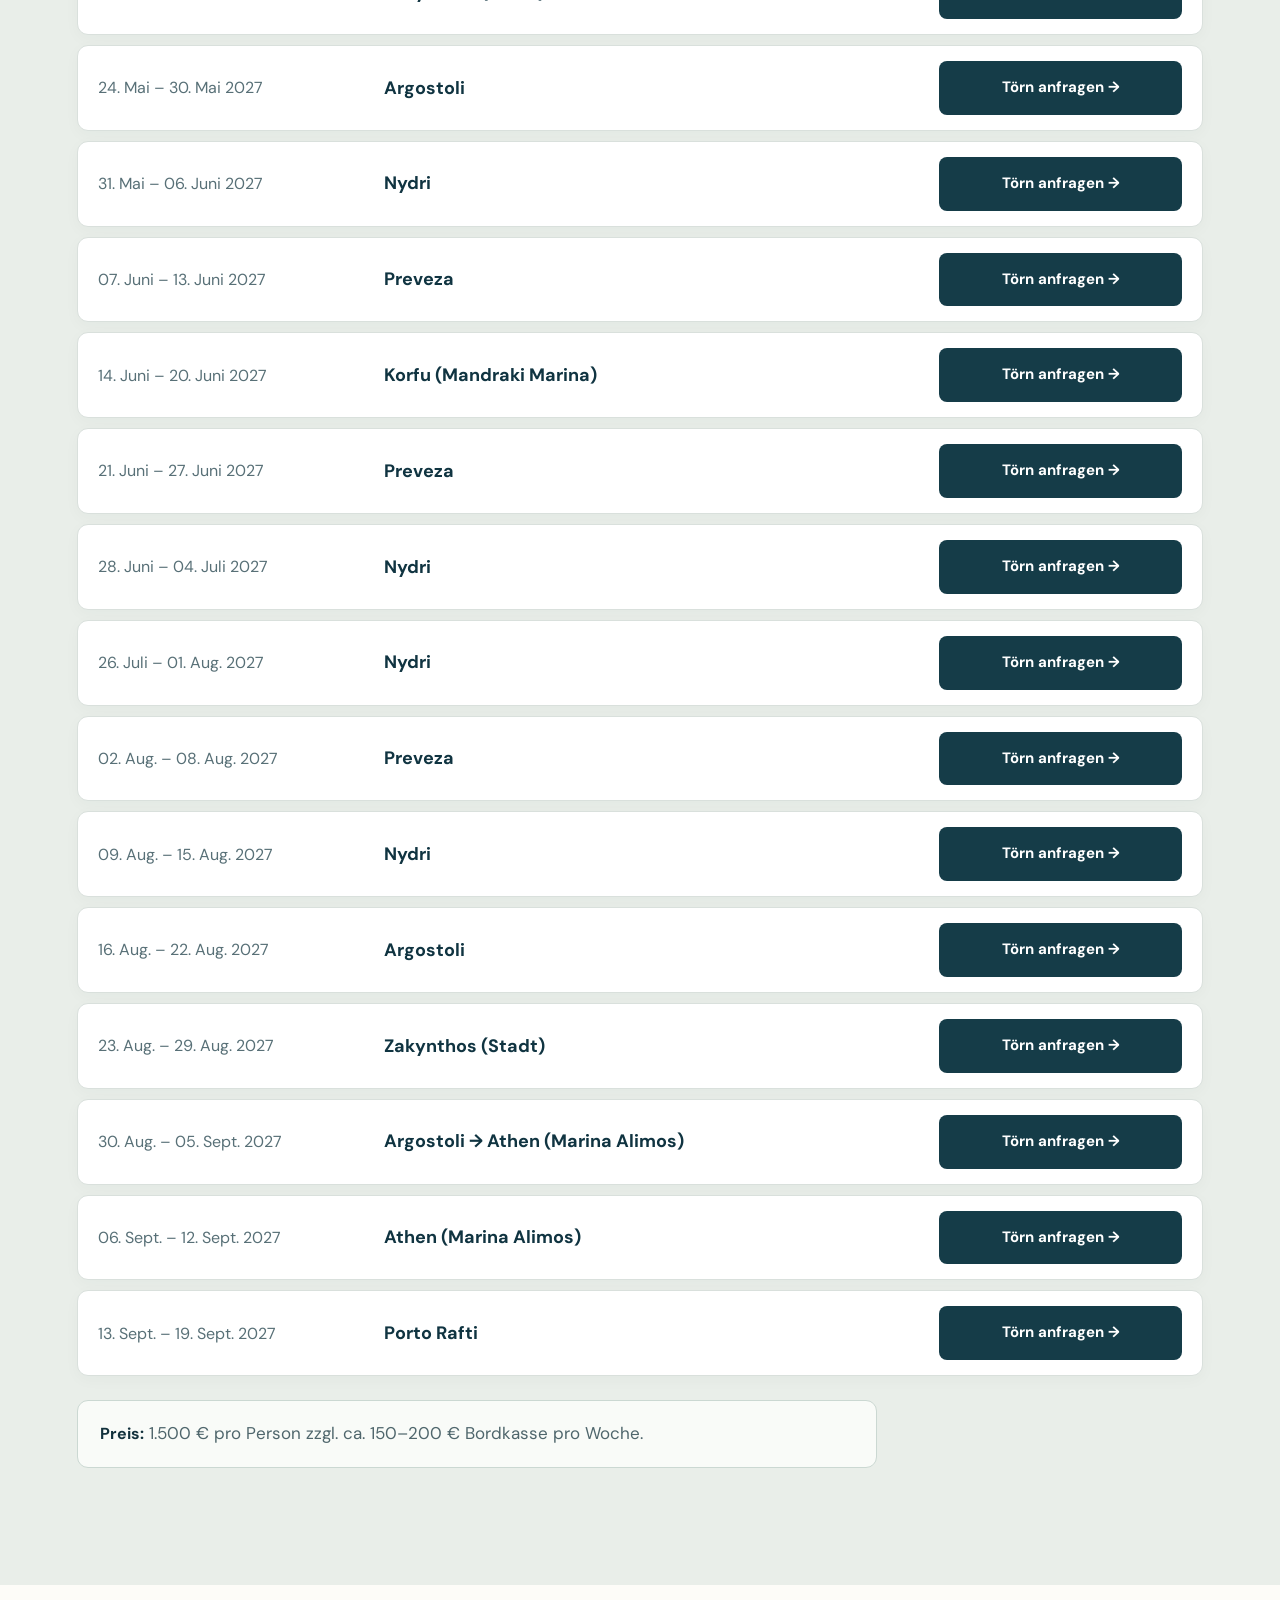
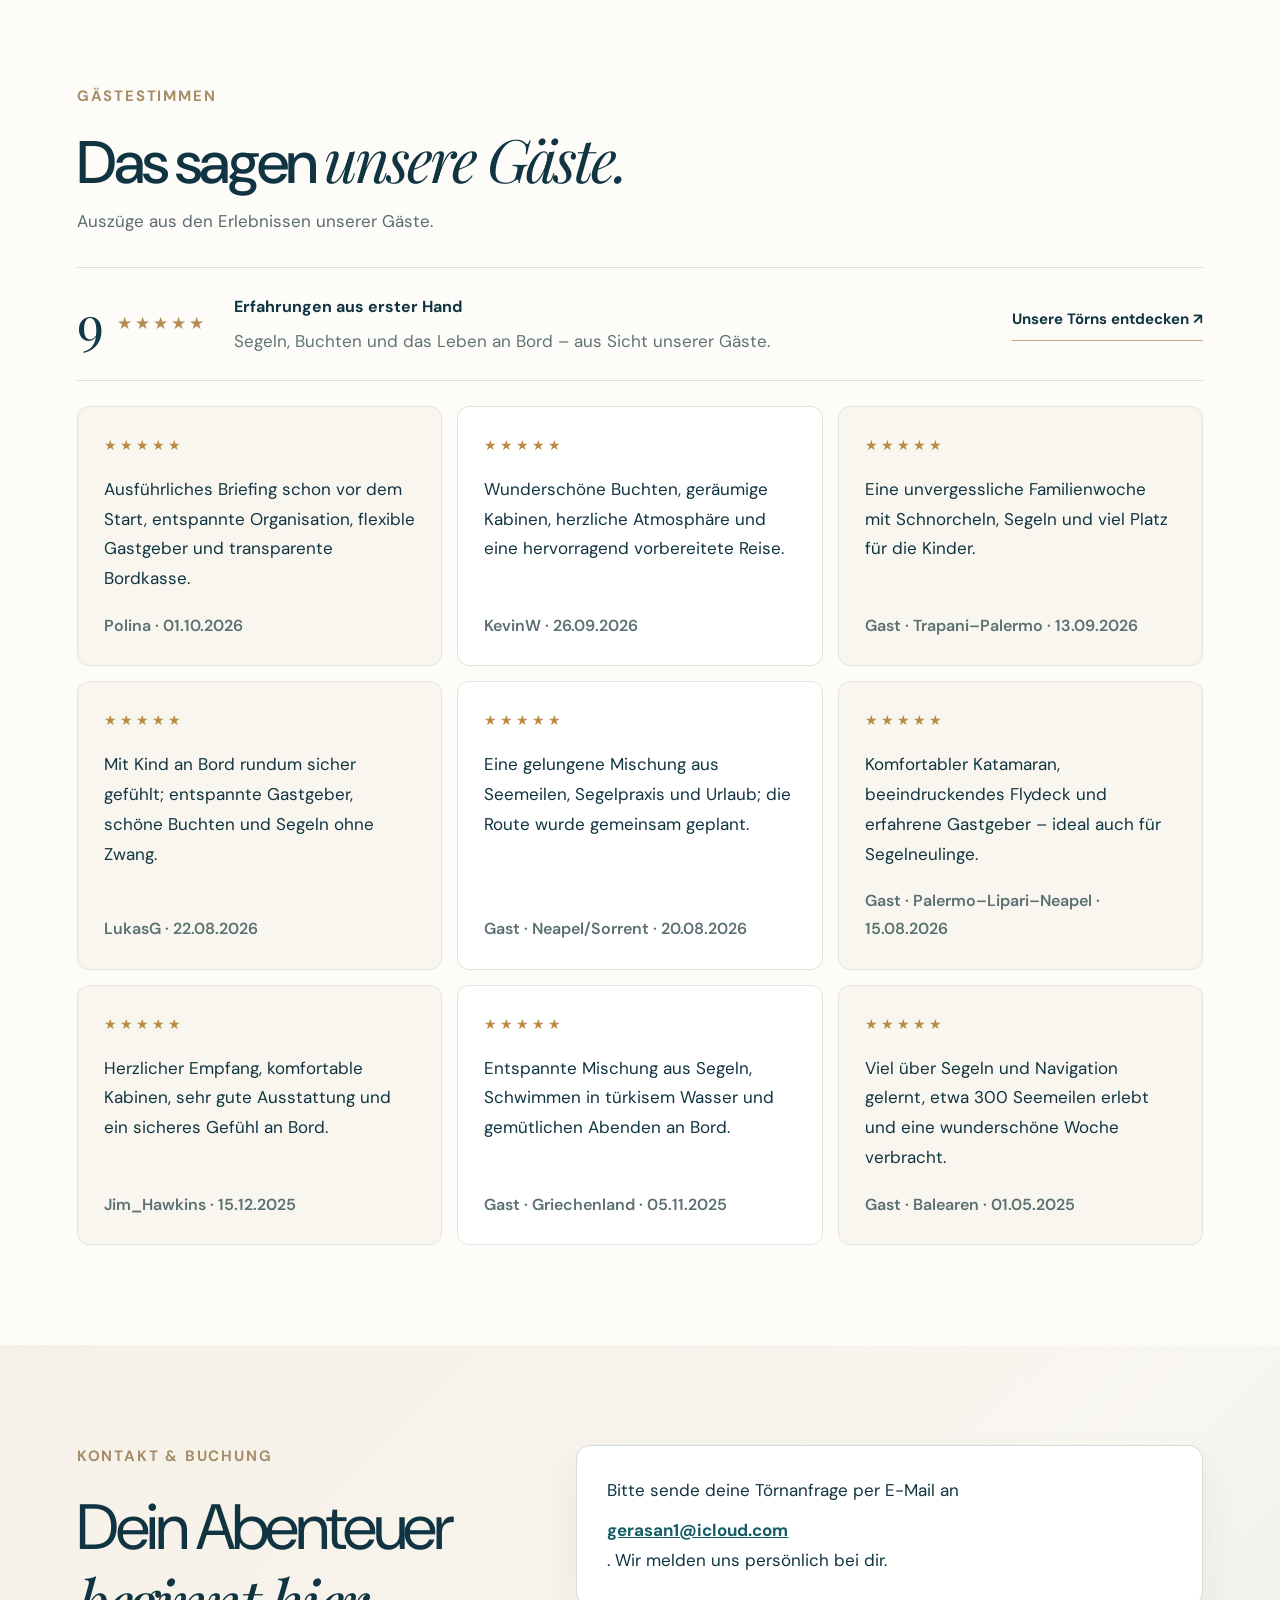
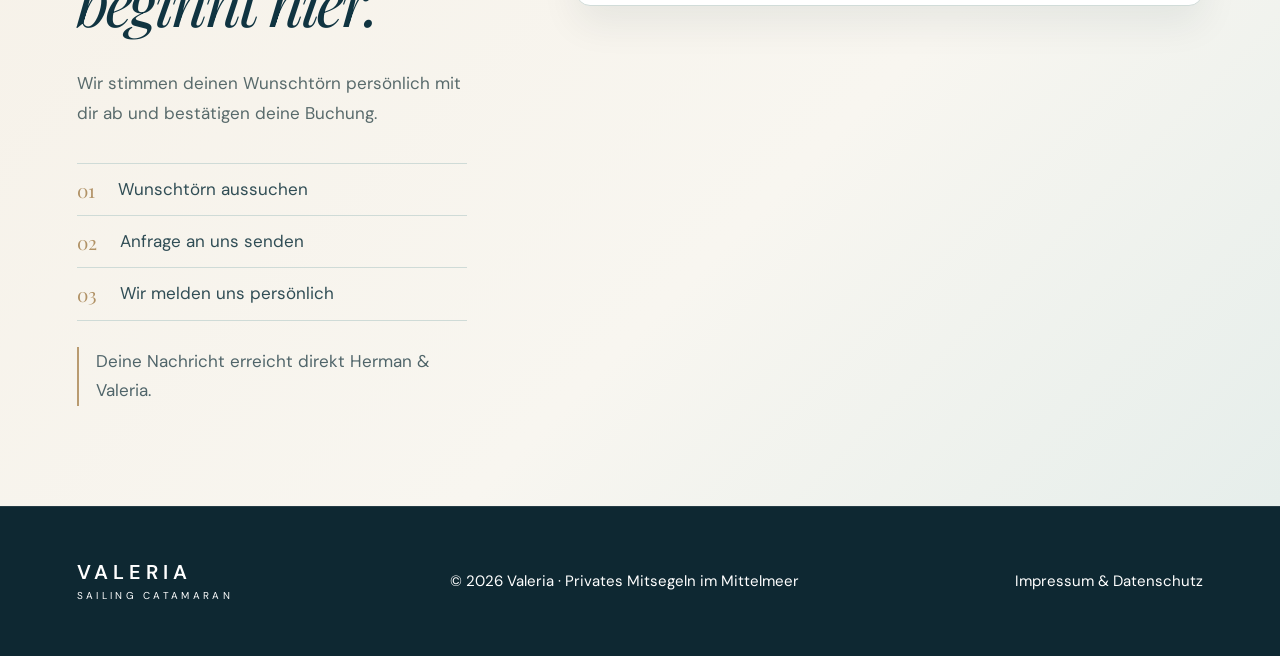
==== commit 4be4d6c4: "Refresh adventure section photo with open helm and smoother sails" ====
--- a/index.html
+++ b/index.html
@@ -1,6 +1,6 @@
 <!DOCTYPE html>
 
-<html lang="de"><head><meta charset="utf-8"/><meta content="width=device-width,initial-scale=1" name="viewport"/><meta content="#102d38" name="theme-color"/><meta content="Mitsegeln auf dem privaten Segelkatamaran Valeria – Fountaine Pajot Elba 45. Entdecke das Mittelmeer in kleiner Runde." name="description"/><title>VALERIA | Sail the extraordinary</title><link href="styles.css" rel="stylesheet"/><meta content="VALERIA | Privates Mitsegeln im Mittelmeer" property="og:title"/><meta content="Entspanntes Mitsegeln auf unserem Katamaran Valeria – kleine Crew, große Erlebnisse." property="og:description"/><meta content="25.0" name="version"/></head><body><a class="skip-link" href="#experience">Zum Inhalt springen</a><header class="nav"><a class="logo" href="#top">VALERIA<span>SAILING CATAMARAN</span></a><nav id="nav"><a data-i="navBoat" href="#experience">Katamaran</a><a data-i="navRegion" href="#region">Revier</a><a data-i="navTrips" href="#trips">Törns</a><a data-i="navGallery" href="#gallery">Galerie</a><a data-i="navReviews" href="#reviews">Gästestimmen</a><a data-i="navContact" href="#contact">Kontakt</a></nav><div class="nav-right"><button aria-controls="nav" aria-expanded="false" aria-label="Menü öffnen" class="nav-toggle" id="navToggle" type="button"><span></span><span></span><span></span></button><select aria-label="Language" id="lang"><option value="de">DE</option><option value="en">EN</option><option value="ru">RU</option></select><a class="nav-cta" data-i="navBook" href="#trips">Törn entdecken</a></div></header><main id="top"><section class="hero"><div class="hero-shade"></div><div class="hero-inner"><div class="eyebrow" data-i="heroKicker">DAS MITTELMEER. GANZ PERSÖNLICH.</div><h1 data-i="heroTitle">Nicht einfach mitsegeln.<br/><em>Meer erleben.</em></h1><p data-i="heroBody">Entdecke die schönsten Küsten und Buchten an Bord unseres großzügigen Segelkatamarans Valeria – mit maximal vier Gästen.</p><div class="hero-actions"><a class="btn btn-light" data-i="heroButton" href="#trips">Unsere Törns entdecken <span>↗</span></a><a class="btn btn-ghost" data-i="heroSecondary" href="#experience">So segeln wir <span aria-hidden="true">↗</span></a></div><div class="hero-foot"><span data-i="heroDetail1">Privater Eigner-Katamaran</span><span data-i="heroDetail2">Maximal 4 Gäste</span><span data-i="heroDetail3">Griechische Inselwelt</span></div></div></section><section class="intro section" id="experience"><div class="section-kicker" data-i="introKicker">WILLKOMMEN AN BORD</div><div class="intro-grid"><figure class="intro-seascape"><img width="1195" height="1316" src="images/valeria-platz-am-meer.webp" alt="Unser Katamaran Valeria vor einer grünen Mittelmeerküste" loading="lazy" decoding="async"/></figure><div class="intro-copy"><h2 data-i="introTitle">Dein Platz<br/>am <em>Meer.</em></h2><p class="lead" data-i="introBody">Wir teilen unsere Leidenschaft fürs Segeln und laden dich ein, das Mittelmeer in entspannter, persönlicher Atmosphäre zu entdecken. Mit höchstens vier Gästen bleibt viel Raum für persönliche Begegnungen.</p><p data-i="introBody2">Zwei Gästekabinen, viel Platz zum Leben und die Freiheit, dort zu bleiben, wo es am schönsten ist.</p><a class="text-link" data-i="introLink" href="#contact">Lerne uns kennen →</a><div class="stats"><div><strong>45′</strong><span data-i="statBoat">Segelkatamaran</span></div><div><strong>4</strong><span data-i="statGuests">Gäste maximal</span></div><div><strong>2</strong><span data-i="statCabins">Gästekabinen</span></div><div><strong>∞</strong><span data-i="statMemories">Momente auf See</span></div></div></div></div></section><section class="section lifestyle" id="life"><div class="section-kicker" data-i="lifeKicker">UNSER MITSEGELKONZEPT</div><div class="lifestyle-layout"><div><h2 data-i="lifeTitle">Kein Charterurlaub.<br/><em>Unser gemeinsames Abenteuer.</em></h2><p class="lead" data-i="lifeLead">Komm an Bord unserer privaten Valeria und entdecke das Mittelmeer so, wie wir es lieben: mit Zeit zum Genießen, Segeln, Baden und Entdecken.</p><p data-i="lifeBody">Du wohnst in einer komfortablen Doppelkabine mit eigenem Bad. Auf dem großzügigen Katamaran gibt es reichlich Platz – an Deck, im Cockpit und oben auf dem Flybridge. Du kannst beim Segeln mitmachen oder einfach das Meer genießen. Wir planen unsere Tage gemeinsam, je nach Wetter und Lust auf neue Buchten.</p><p data-i="lifeBody2">Wir segeln in kleiner Runde mit maximal vier Gästen. Die Bordkasse rechnen wir transparent gemeinsam ab; auch beim Kochen und Bordleben packen alle ein bisschen mit an.</p></div><img alt="Unter weißen Segeln: Blick über das Deck der Valeria auf dem Mittelmeer" loading="lazy" src="images/favoriten/A3-valeria-002201.webp"/></div></section>
+<html lang="de"><head><meta charset="utf-8"/><meta content="width=device-width,initial-scale=1" name="viewport"/><meta content="#102d38" name="theme-color"/><meta content="Mitsegeln auf dem privaten Segelkatamaran Valeria – Fountaine Pajot Elba 45. Entdecke das Mittelmeer in kleiner Runde." name="description"/><title>VALERIA | Sail the extraordinary</title><link href="styles.css" rel="stylesheet"/><meta content="VALERIA | Privates Mitsegeln im Mittelmeer" property="og:title"/><meta content="Entspanntes Mitsegeln auf unserem Katamaran Valeria – kleine Crew, große Erlebnisse." property="og:description"/><meta content="25.0" name="version"/></head><body><a class="skip-link" href="#experience">Zum Inhalt springen</a><header class="nav"><a class="logo" href="#top">VALERIA<span>SAILING CATAMARAN</span></a><nav id="nav"><a data-i="navBoat" href="#experience">Katamaran</a><a data-i="navRegion" href="#region">Revier</a><a data-i="navTrips" href="#trips">Törns</a><a data-i="navGallery" href="#gallery">Galerie</a><a data-i="navReviews" href="#reviews">Gästestimmen</a><a data-i="navContact" href="#contact">Kontakt</a></nav><div class="nav-right"><button aria-controls="nav" aria-expanded="false" aria-label="Menü öffnen" class="nav-toggle" id="navToggle" type="button"><span></span><span></span><span></span></button><select aria-label="Language" id="lang"><option value="de">DE</option><option value="en">EN</option><option value="ru">RU</option></select><a class="nav-cta" data-i="navBook" href="#trips">Törn entdecken</a></div></header><main id="top"><section class="hero"><div class="hero-shade"></div><div class="hero-inner"><div class="eyebrow" data-i="heroKicker">DAS MITTELMEER. GANZ PERSÖNLICH.</div><h1 data-i="heroTitle">Nicht einfach mitsegeln.<br/><em>Meer erleben.</em></h1><p data-i="heroBody">Entdecke die schönsten Küsten und Buchten an Bord unseres großzügigen Segelkatamarans Valeria – mit maximal vier Gästen.</p><div class="hero-actions"><a class="btn btn-light" data-i="heroButton" href="#trips">Unsere Törns entdecken <span>↗</span></a><a class="btn btn-ghost" data-i="heroSecondary" href="#experience">So segeln wir <span aria-hidden="true">↗</span></a></div><div class="hero-foot"><span data-i="heroDetail1">Privater Eigner-Katamaran</span><span data-i="heroDetail2">Maximal 4 Gäste</span><span data-i="heroDetail3">Griechische Inselwelt</span></div></div></section><section class="intro section" id="experience"><div class="section-kicker" data-i="introKicker">WILLKOMMEN AN BORD</div><div class="intro-grid"><figure class="intro-seascape"><img width="1195" height="1316" src="images/valeria-platz-am-meer.webp" alt="Unser Katamaran Valeria vor einer grünen Mittelmeerküste" loading="lazy" decoding="async"/></figure><div class="intro-copy"><h2 data-i="introTitle">Dein Platz<br/>am <em>Meer.</em></h2><p class="lead" data-i="introBody">Wir teilen unsere Leidenschaft fürs Segeln und laden dich ein, das Mittelmeer in entspannter, persönlicher Atmosphäre zu entdecken. Mit höchstens vier Gästen bleibt viel Raum für persönliche Begegnungen.</p><p data-i="introBody2">Zwei Gästekabinen, viel Platz zum Leben und die Freiheit, dort zu bleiben, wo es am schönsten ist.</p><a class="text-link" data-i="introLink" href="#contact">Lerne uns kennen →</a><div class="stats"><div><strong>45′</strong><span data-i="statBoat">Segelkatamaran</span></div><div><strong>4</strong><span data-i="statGuests">Gäste maximal</span></div><div><strong>2</strong><span data-i="statCabins">Gästekabinen</span></div><div><strong>∞</strong><span data-i="statMemories">Momente auf See</span></div></div></div></div></section><section class="section lifestyle" id="life"><div class="section-kicker" data-i="lifeKicker">UNSER MITSEGELKONZEPT</div><div class="lifestyle-layout"><div><h2 data-i="lifeTitle">Kein Charterurlaub.<br/><em>Unser gemeinsames Abenteuer.</em></h2><p class="lead" data-i="lifeLead">Komm an Bord unserer privaten Valeria und entdecke das Mittelmeer so, wie wir es lieben: mit Zeit zum Genießen, Segeln, Baden und Entdecken.</p><p data-i="lifeBody">Du wohnst in einer komfortablen Doppelkabine mit eigenem Bad. Auf dem großzügigen Katamaran gibt es reichlich Platz – an Deck, im Cockpit und oben auf dem Flybridge. Du kannst beim Segeln mitmachen oder einfach das Meer genießen. Wir planen unsere Tage gemeinsam, je nach Wetter und Lust auf neue Buchten.</p><p data-i="lifeBody2">Wir segeln in kleiner Runde mit maximal vier Gästen. Die Bordkasse rechnen wir transparent gemeinsam ab; auch beim Kochen und Bordleben packen alle ein bisschen mit an.</p></div><img alt="Unter weißen Segeln: Blick über das Deck der Valeria auf dem Mittelmeer" loading="lazy" src="images/valeria-segel-offener-steuerstand.webp"/></div></section>
 <section class="section detail-offer" id="angebot"><div class="section-kicker" data-i="offerKicker">WAS DICH AN BORD ERWARTET</div><h2 data-i="offerTitle">Viel Platz. Viel Meer. <em>Und Zeit für dich.</em></h2><p class="lead" data-i="offerIntro">Wir laden dich auf unsere eigene Fountaine Pajot Elba 45 ein – zum gemeinsamen Segeln in kleiner Runde. Auch ohne Segelerfahrung kannst du mitkommen.</p><div class="offer-grid"><article><span>01</span><h3 data-i="offerCabinTitle">Dein Rückzugsort</h3><p data-i="offerCabin">Zwei gemütliche Gästekabinen mit großen Doppelbetten (ca. 160 × 200 cm), jeweils eigenem Bad mit Dusche und WC, USB und 220-Volt-Anschluss.</p></article><article><span>02</span><h3 data-i="offerComfortTitle">Leben mit Aussicht</h3><p data-i="offerComfort">Sonnendeck und Flybridge mit Polstern, großzügiger Salon mit TV und Bose-Soundsystem sowie Internet auch auf See, soweit Verbindung verfügbar ist.</p></article><article><span>03</span><h3 data-i="offerWaterTitle">Ab ins Wasser</h3><p data-i="offerWater">Badeplattform, motorisiertes Beiboot, Stand-up-Paddle, Schnorchel- und Angelausrüstung: Zwischen den Segeletappen gibt es viel zu entdecken.</p></article><article><span>04</span><h3 data-i="offerFoodTitle">Gemeinsam genießen</h3><p data-i="offerFood">Wir kaufen zu Beginn gemeinsam nach euren Wünschen ein, kochen an Bord oder gehen in kleine Tavernen. Die gemeinsamen Ausgaben rechnen wir transparent über die Bordkasse ab.</p></article></div><p class="offer-bottom" data-i="offerFlexible">An Bord sind wir zu zweit mit maximal vier Gästen unterwegs. Eine Doppelkabine zur Alleinnutzung ist natürlich gegen Aufpreis möglich – sprich uns gerne an.</p></section><section class="section region" id="region"><div class="section-kicker" data-i="regionKicker">UNSER SEGELREVIER</div><div class="region-top"><div><h2 data-i="regionTitle">Das <em>Ionische Meer.</em><br/>Inseln zum Verlieben.</h2><p class="region-lead" data-i="regionLead">Grüne Inseln, tiefblaue Buchten, kleine Tavernen am Wasser und immer wieder ein Ankerplatz, an dem man am liebsten bleiben würde.</p></div><div class="region-strap" data-i="regionStrap">KORFU · PAXOS · LEFKADA · MEGANISI · ITHAKA · KEFALONIA · ZAKYNTHOS</div></div><div class="destination-grid"><article class="destination feature"><img alt="Steilküste und türkisblaues Meer" loading="lazy" src="images/favoriten/A1-valeria-000526.webp"/><div><span data-i="place1Tag">NATUR &amp; BADEBUCHTEN</span><h3 data-i="place1Title">Türkisblaues Wasser. Weiße Felsen.</h3><p data-i="place1Body">Zwischen Lefkada, Meganisi und Kefalonia verstecken sich Buchten, die man am schönsten vom Wasser aus entdeckt.</p></div></article><article class="destination"><img alt="Bucht vom Bug der Valeria" loading="lazy" src="images/favoriten/A1-valeria-000088.webp"/><div><span data-i="place2Tag">INSELHÜPFEN</span><h3 data-i="place2Title">Ithaka &amp; die kleinen Buchten</h3><p data-i="place2Body">Morgens ein Sprung ins Meer, nachmittags ein kleiner Hafen und abends gemeinsam essen.</p></div></article><article class="destination"><img alt="Sonnenuntergang auf einem Segeltörn" loading="lazy" src="images/favoriten/A2-valeria-001456.webp"/><div><span data-i="place3Tag">ABENDSTIMMUNG</span><h3 data-i="place3Title">Einfach länger bleiben</h3><p data-i="place3Body">Wenn die Sonne hinter den Inseln verschwindet, beginnt oft der schönste Teil des Tages.</p></div></article></div><div class="specials"><div><span class="special-number">01</span><figure class="special-photo"><a href="https://www.cycladicspaces.com.au/blog/atokos-the-island-where-wild-pigs-join-your-beach-party" target="_blank" rel="noopener"><img loading="lazy" decoding="async" src="https://images.squarespace-cdn.com/content/v1/681417070d98617d1517af74/bf19645c-e1d6-4d83-8295-b2a69f75e7b6/Atokos%2BPig%2BBeach%2BLefkada%2BWild%2BBoars.jpg?format=1000w" alt="Frei laufende Schweine am Kiesstrand von Atokos mit Segelbooten vor der Küste"/></a><figcaption>Schweine am Strand von Atokos · <a href="https://www.cycladicspaces.com.au/blog/atokos-the-island-where-wild-pigs-join-your-beach-party" target="_blank" rel="noopener">Bildquelle: Cycladic Spaces</a></figcaption></figure><h3 data-i="specialPigTitle">One House Bay · Atokos</h3><p data-i="specialPigBody">Nicht jeder schöne Stopp steht im Reiseführer. Unsere Lieblingsbuchten entdecken wir zusammen – die genaue Auswahl bestimmt der jeweilige Törn.</p></div><div><span class="special-number">02</span><figure class="special-photo"><img loading="lazy" decoding="async" src="https://upload.wikimedia.org/wikipedia/commons/thumb/8/8f/Navagio_Beach._View_of_the_Shipwreck_Beach.jpg/960px-Navagio_Beach._View_of_the_Shipwreck_Beach.jpg" alt="Die Navagio-Bucht auf Zakynthos mit weißen Steilklippen und dem Schiffswrack am Strand"/><figcaption>Navagio · <a href="https://commons.wikimedia.org/wiki/File:Navagio_Beach._View_of_the_Shipwreck_Beach.jpg" target="_blank" rel="noopener">Andrzej Rękas / Wikimedia Commons</a> · <a href="https://creativecommons.org/licenses/by-sa/4.0/" target="_blank" rel="noopener">CC BY-SA 4.0</a></figcaption></figure><h3 data-i="specialNavTitle">Zakynthos &amp; die spektakuläre Küste</h3><p data-i="specialNavBody">Berühmte Steilküsten, die Blue Caves und die eindrucksvolle Navagio-Bucht – je nach Route, Wetter und örtlichen Zugangsbeschränkungen.</p></div></div></section>
 <section class="section canal" id="corinth"><div class="canal-copy"><div class="section-kicker" data-i="canalKicker">EIN BESONDERER MOMENT</div><h2 data-i="canalTitle">Mit der Valeria durch den <em>Korinth-Kanal.</em></h2><p data-i="canalBody">Eine schmale Wasserstraße zwischen gewaltigen Felswänden: Der Korinth-Kanal verbindet den Saronischen mit dem Korinthischen Golf. Auf passenden Überführungstörns kann diese Passage zu einem unvergesslichen Erlebnis werden.</p><p class="canal-note" data-i="canalNote">Die Durchfahrt ist kein fester Bestandteil jedes Törns und hängt von Route, Öffnung und behördlichen Vorgaben ab.</p></div><div aria-label="Valeria passiert den Kanal von Korinth – Originalaufnahme" class="canal-art" role="img" style="background-image:linear-gradient(0deg,rgba(7,28,36,.28),transparent 45%),url('images/favoriten/A4-IMG_8507.webp');background-size:cover;background-position:center;"><span>CORINTH CANAL · GREECE</span></div></section>
 <section class="section route-map-section" id="map"><div class="map-story route-heading"><div class="section-kicker" data-i="mapKicker">UNSERE SEGELWELT</div><h2 data-i="mapTitle">Die Inseln <em>auf einen Blick.</em></h2><p class="map-lead" data-i="mapSubtitle">Vom Ionischen Meer über Zakynthos und den Korinth-Kanal bis nach Athen, Poros, Hydra, Ermioni und Spetses. Die Linien zeigen mögliche Etappen, keine feste Route.</p></div><figure class="illustrated-map valeria-route-map"><svg xmlns="http://www.w3.org/2000/svg" viewBox="0 0 1200 865" width="1200" height="865" role="group" aria-labelledby="map-title map-desc" id="ionian-map">
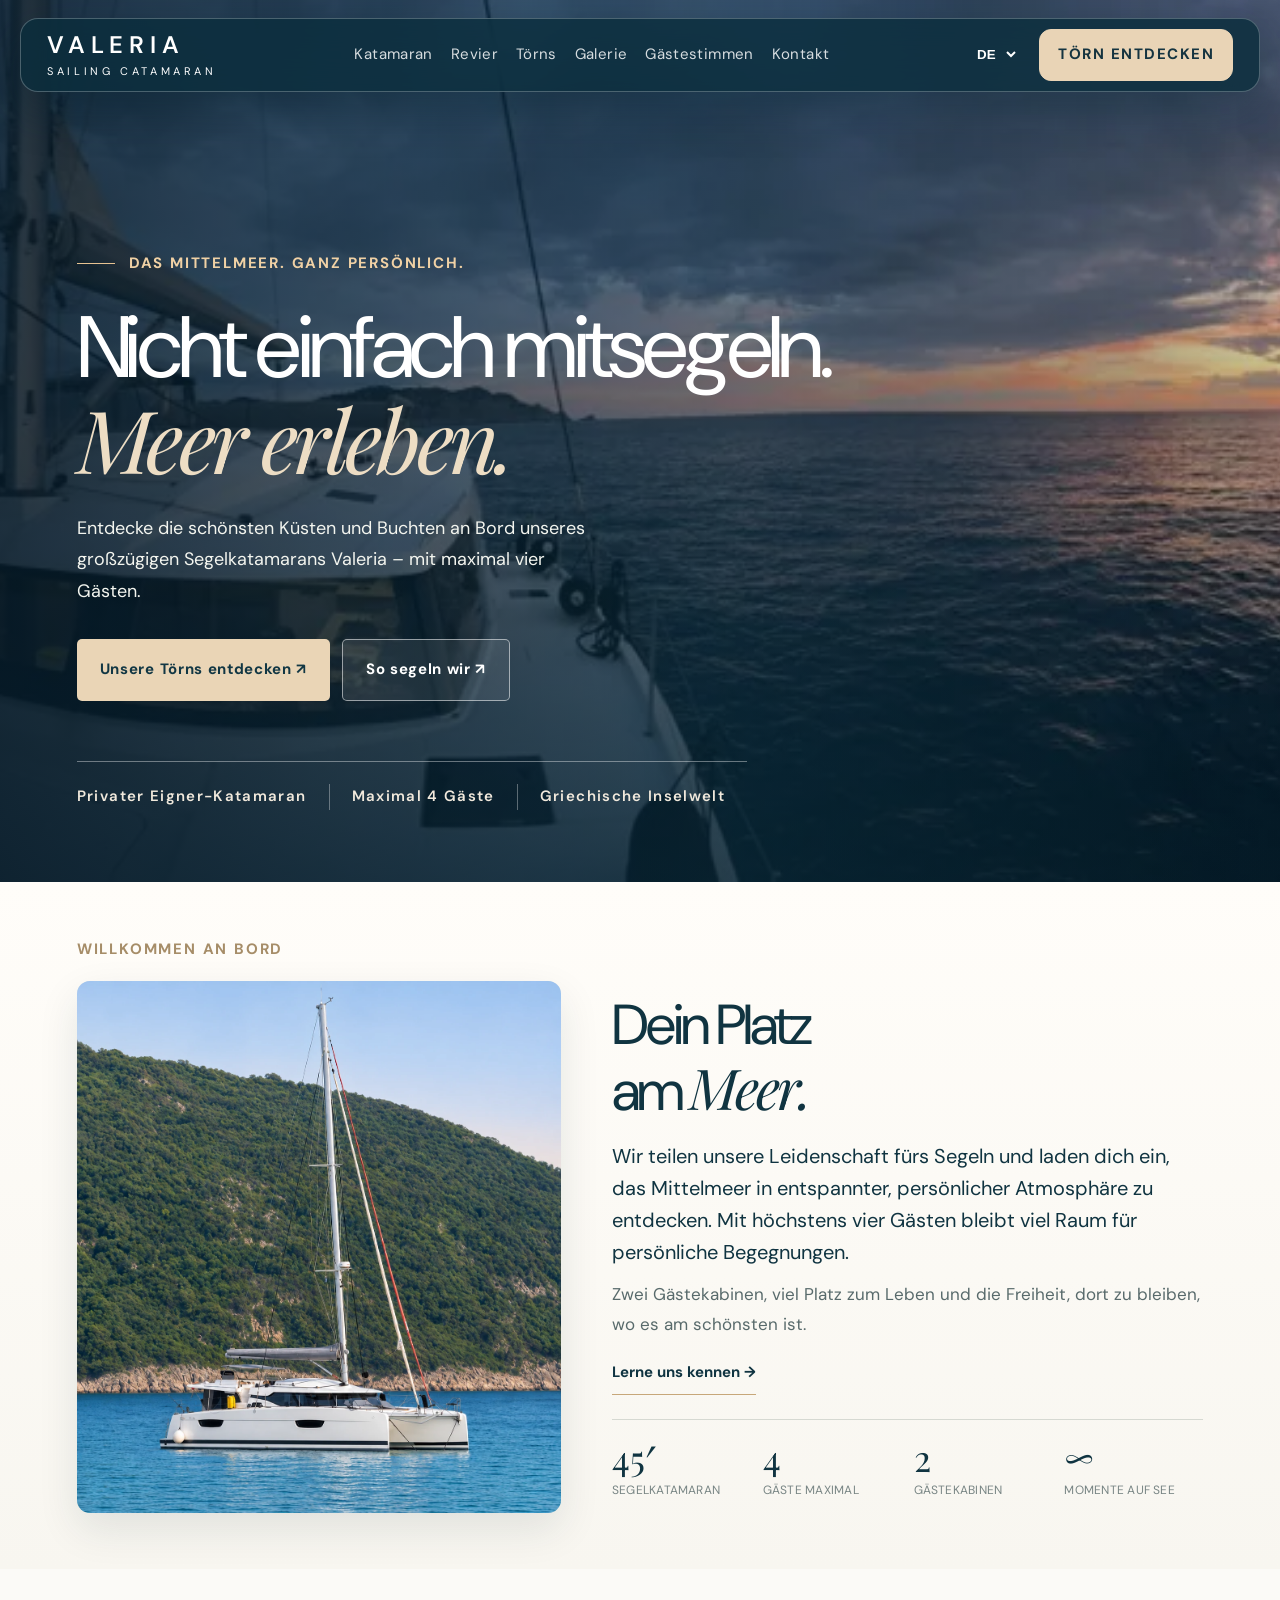
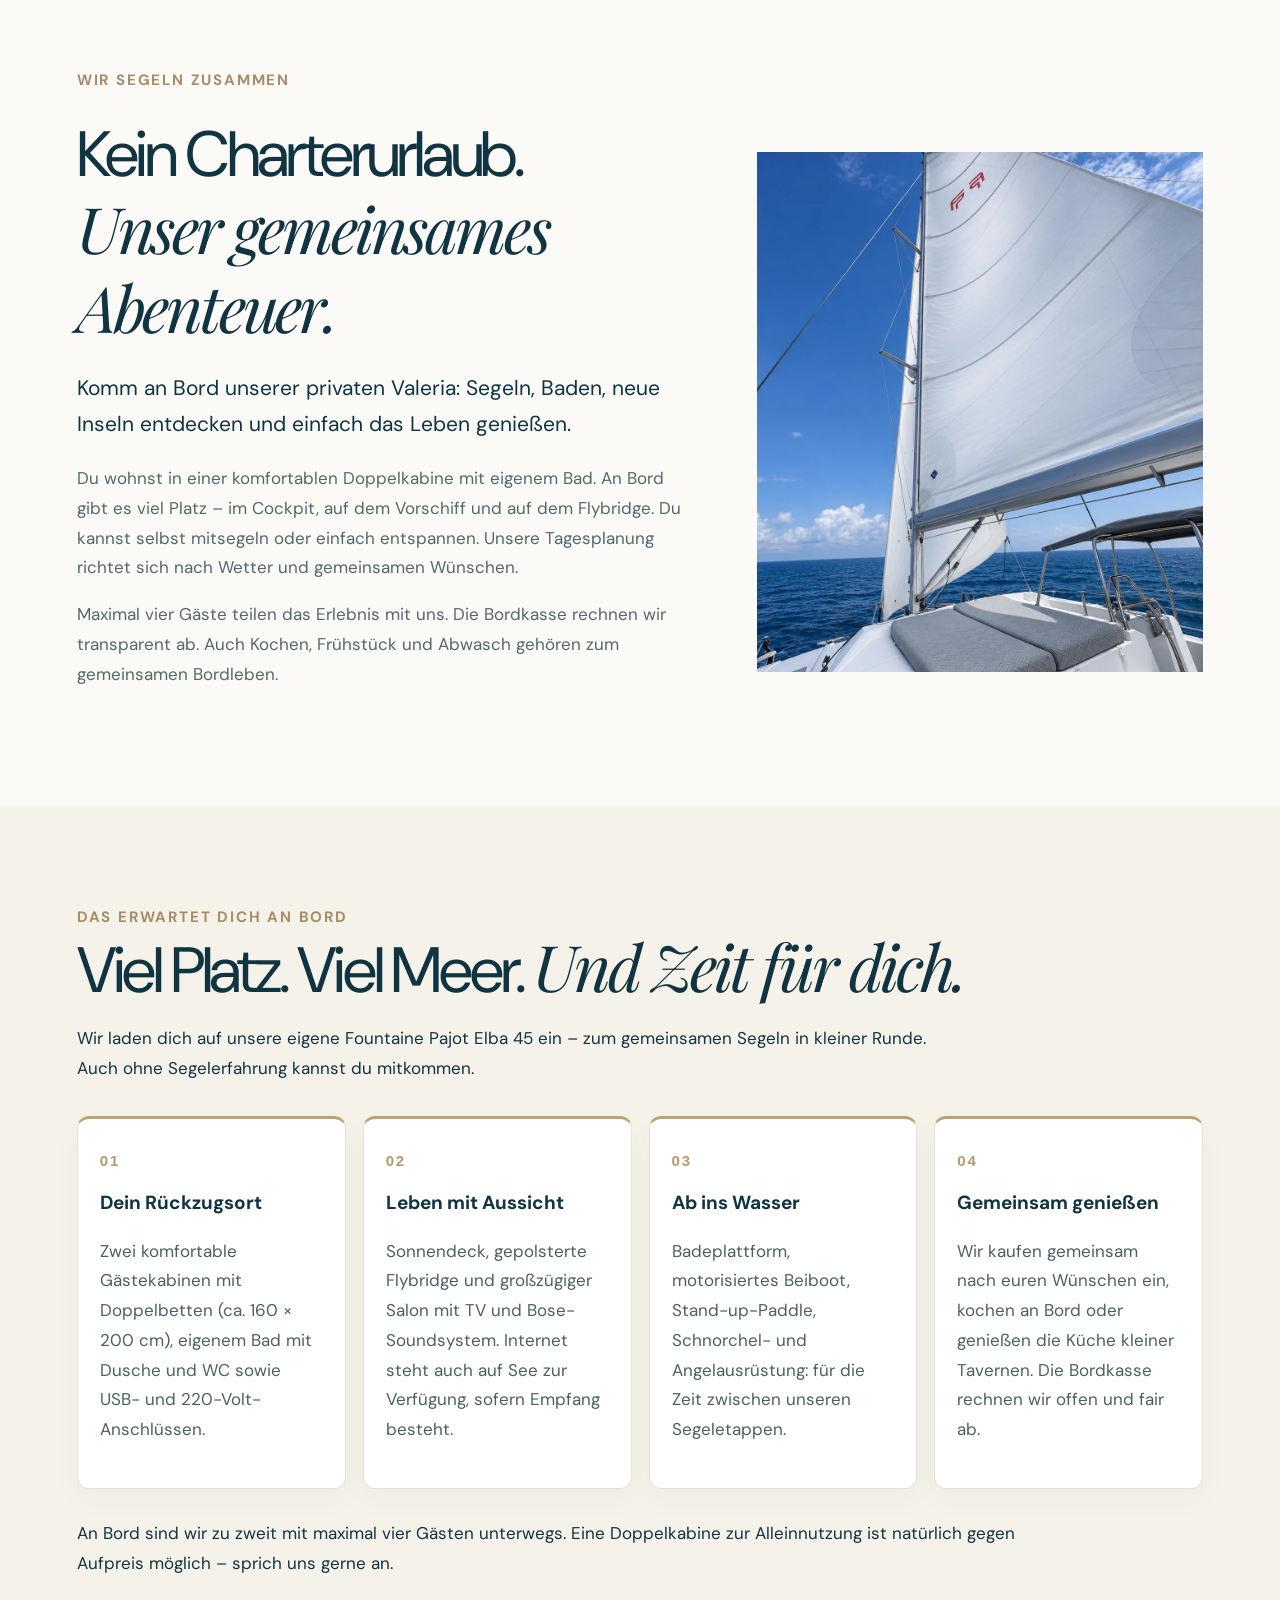
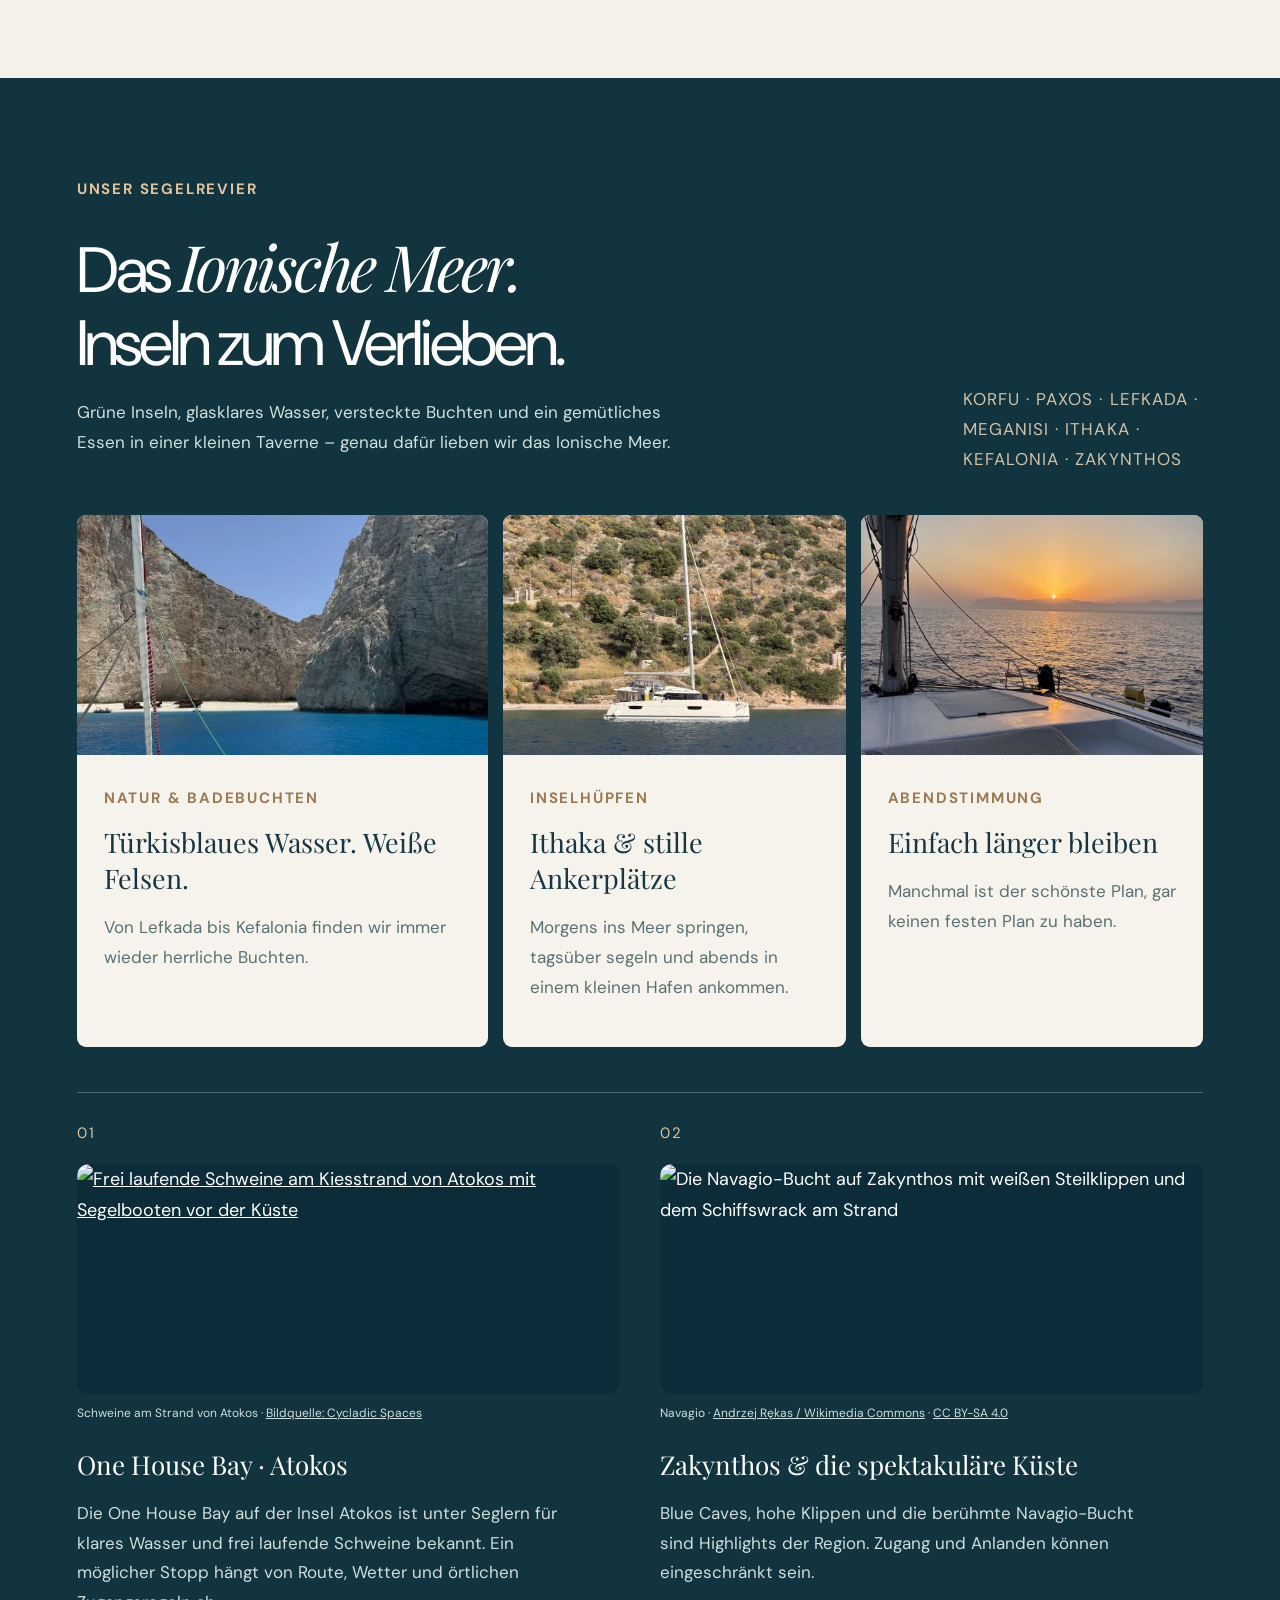
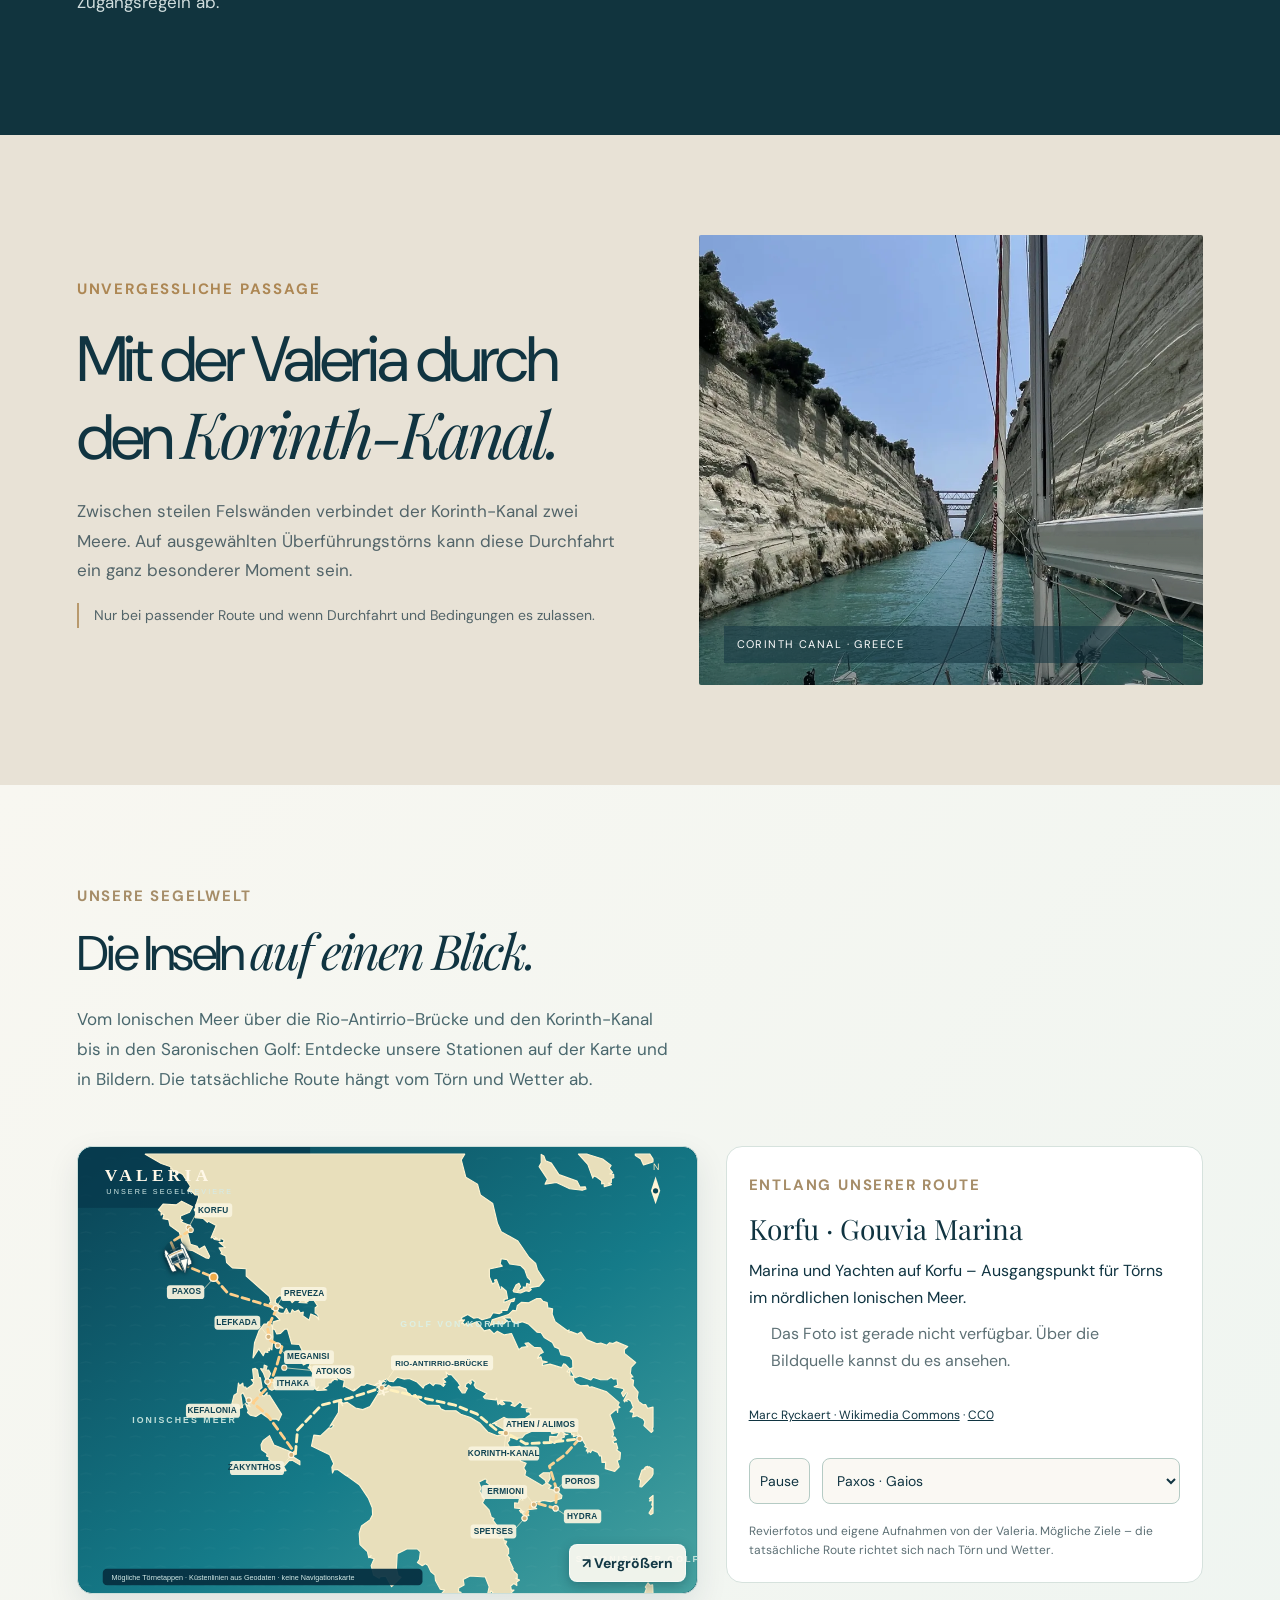
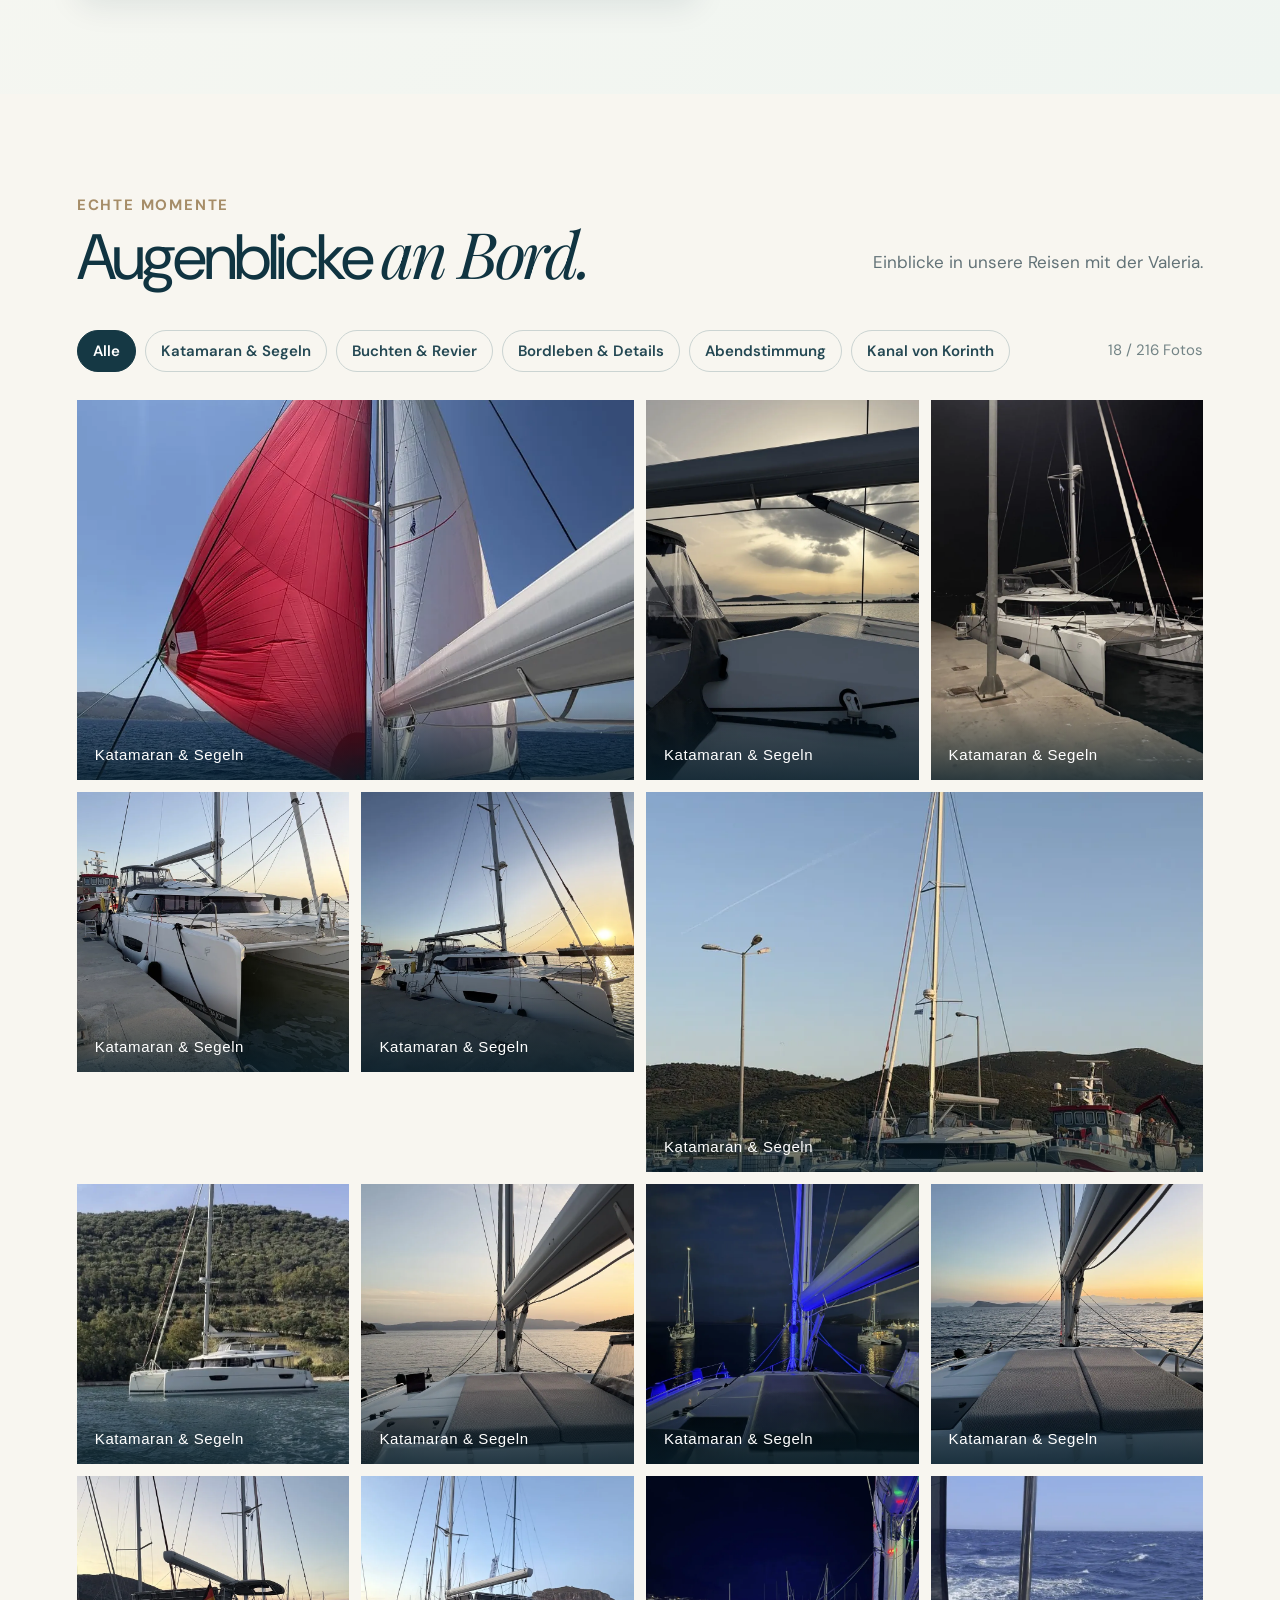
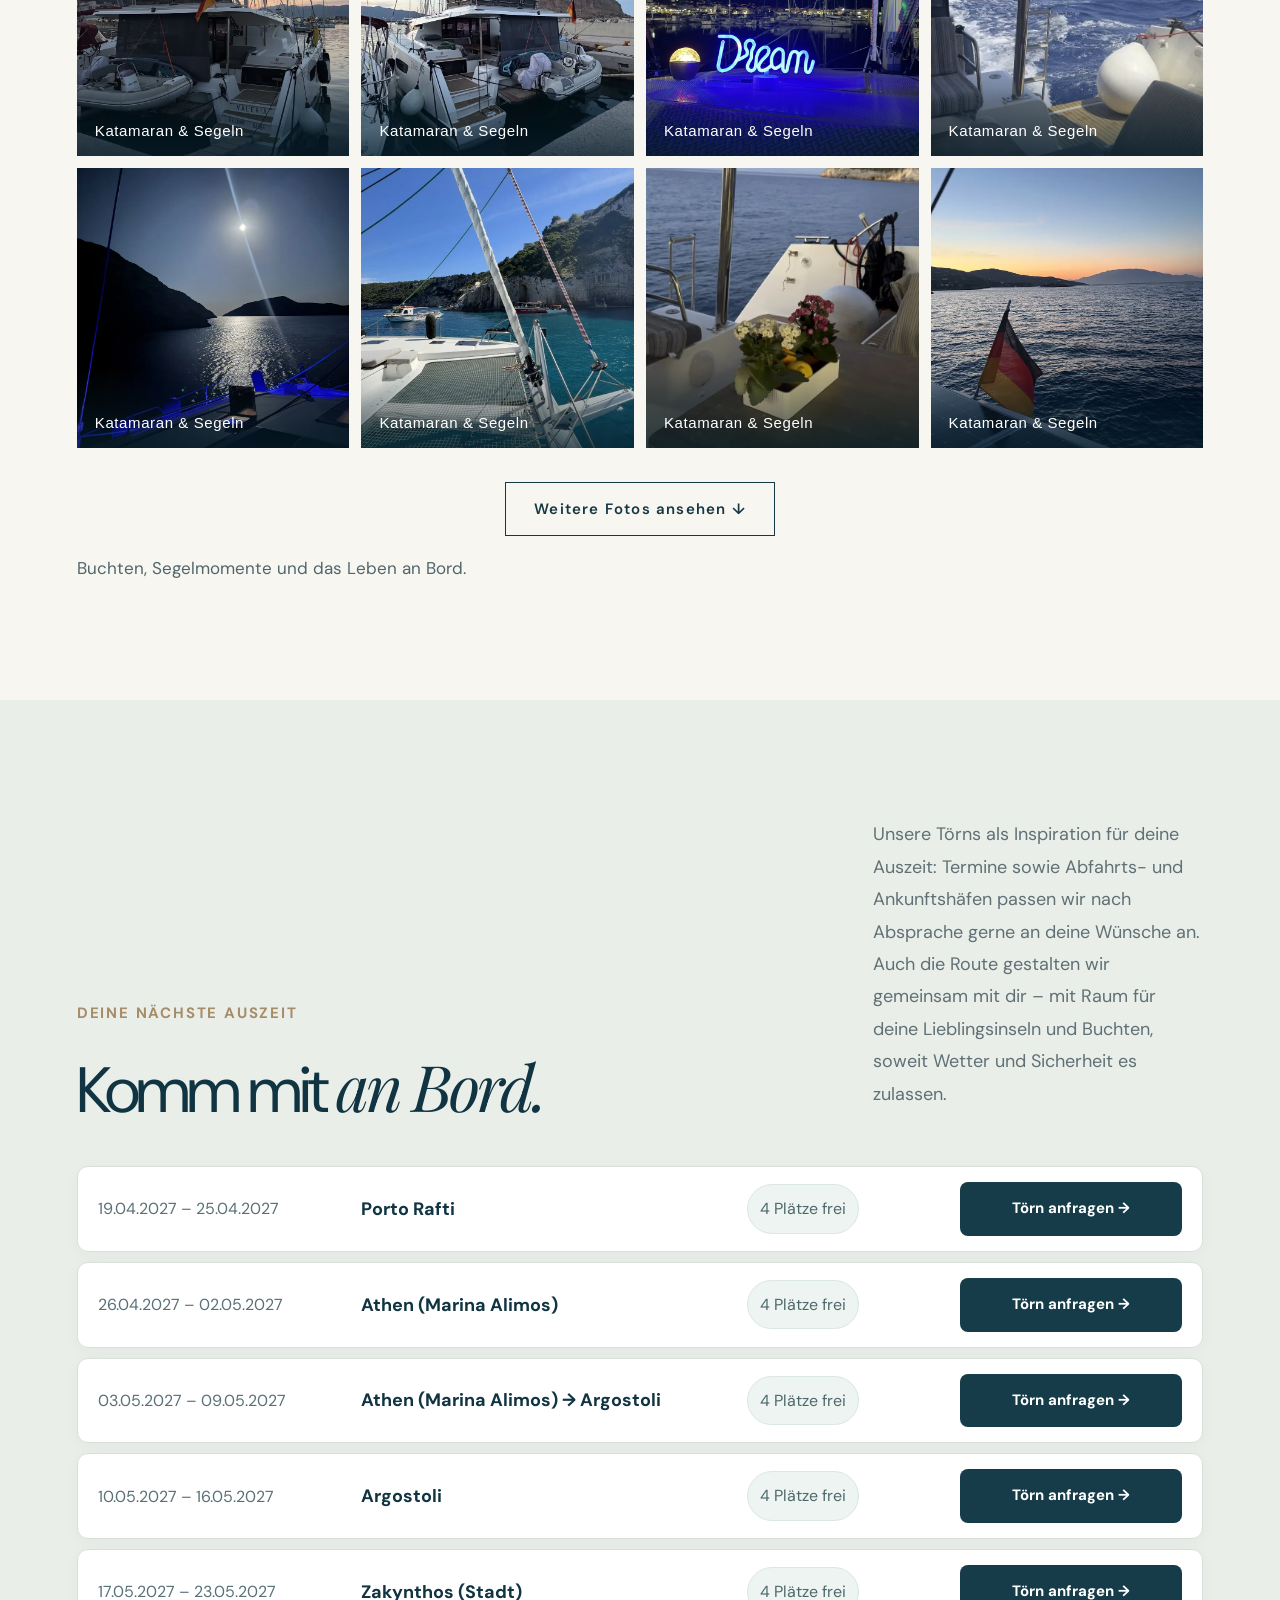
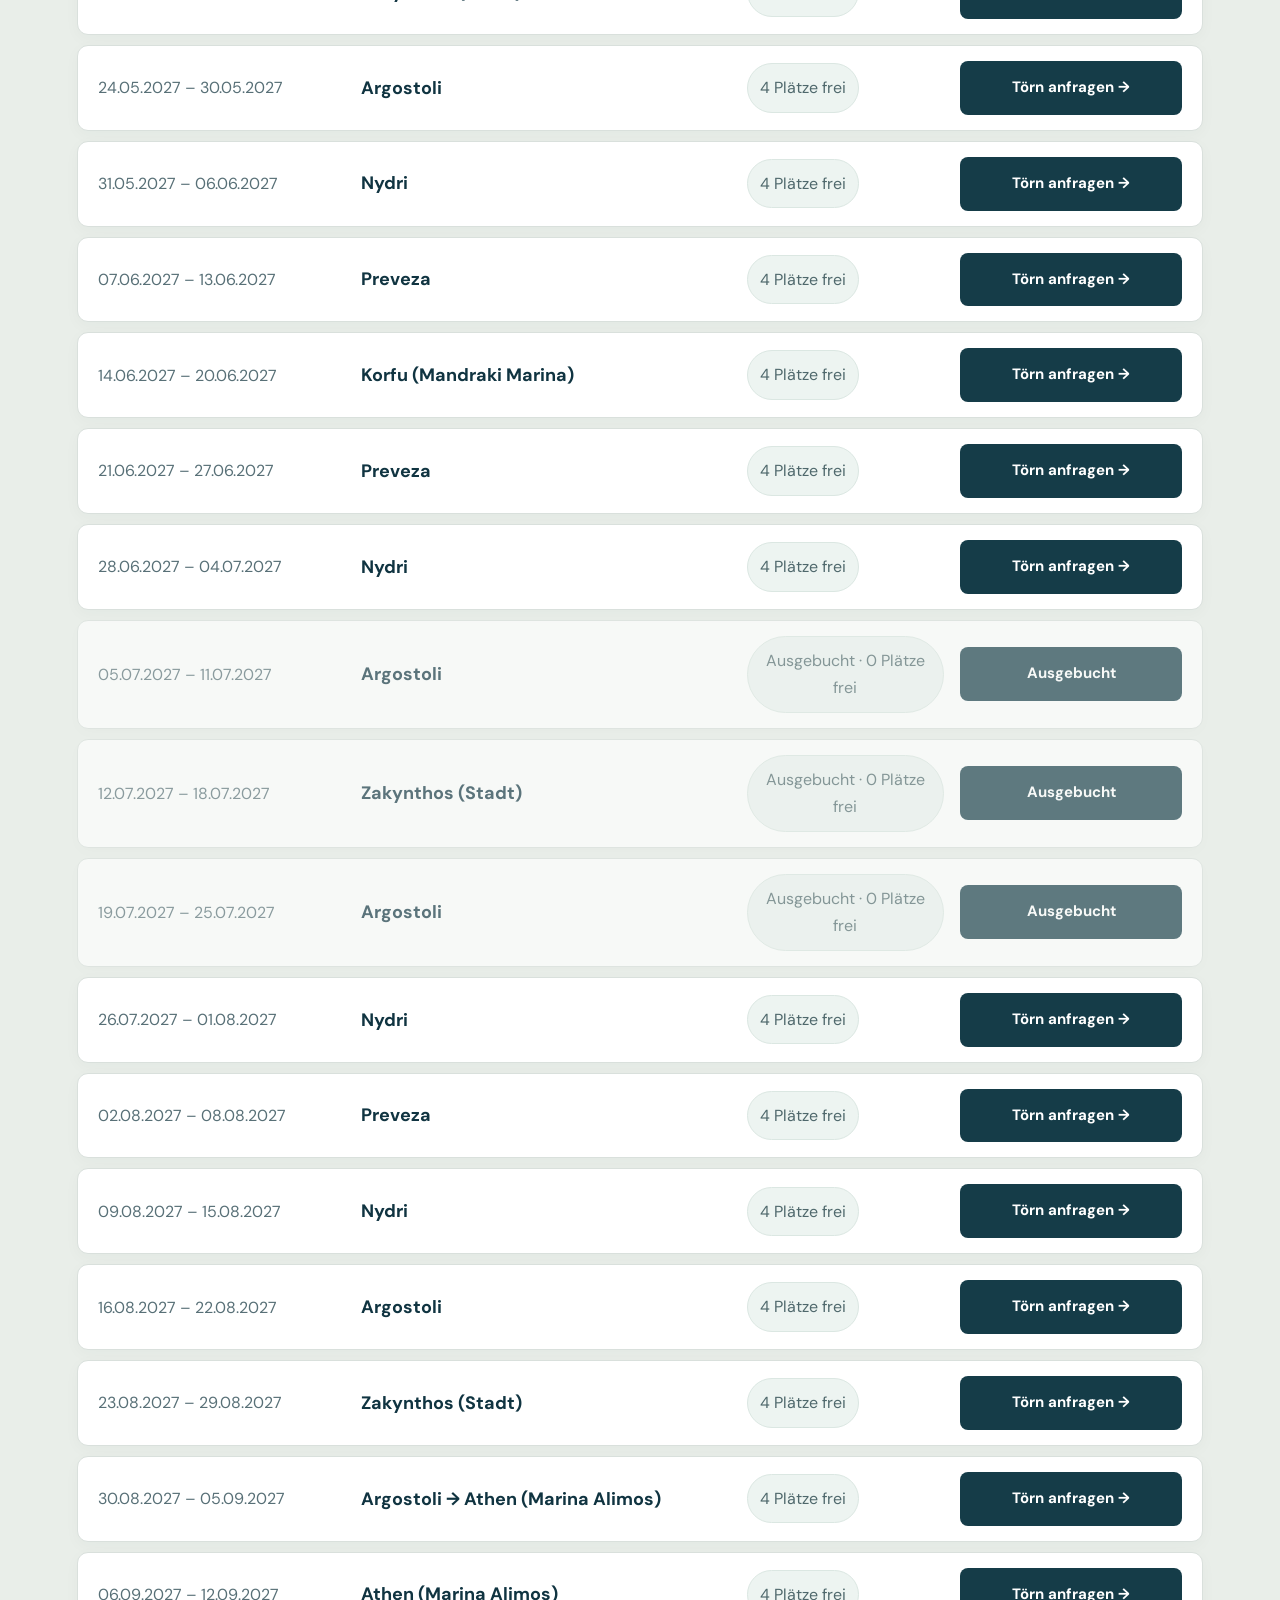
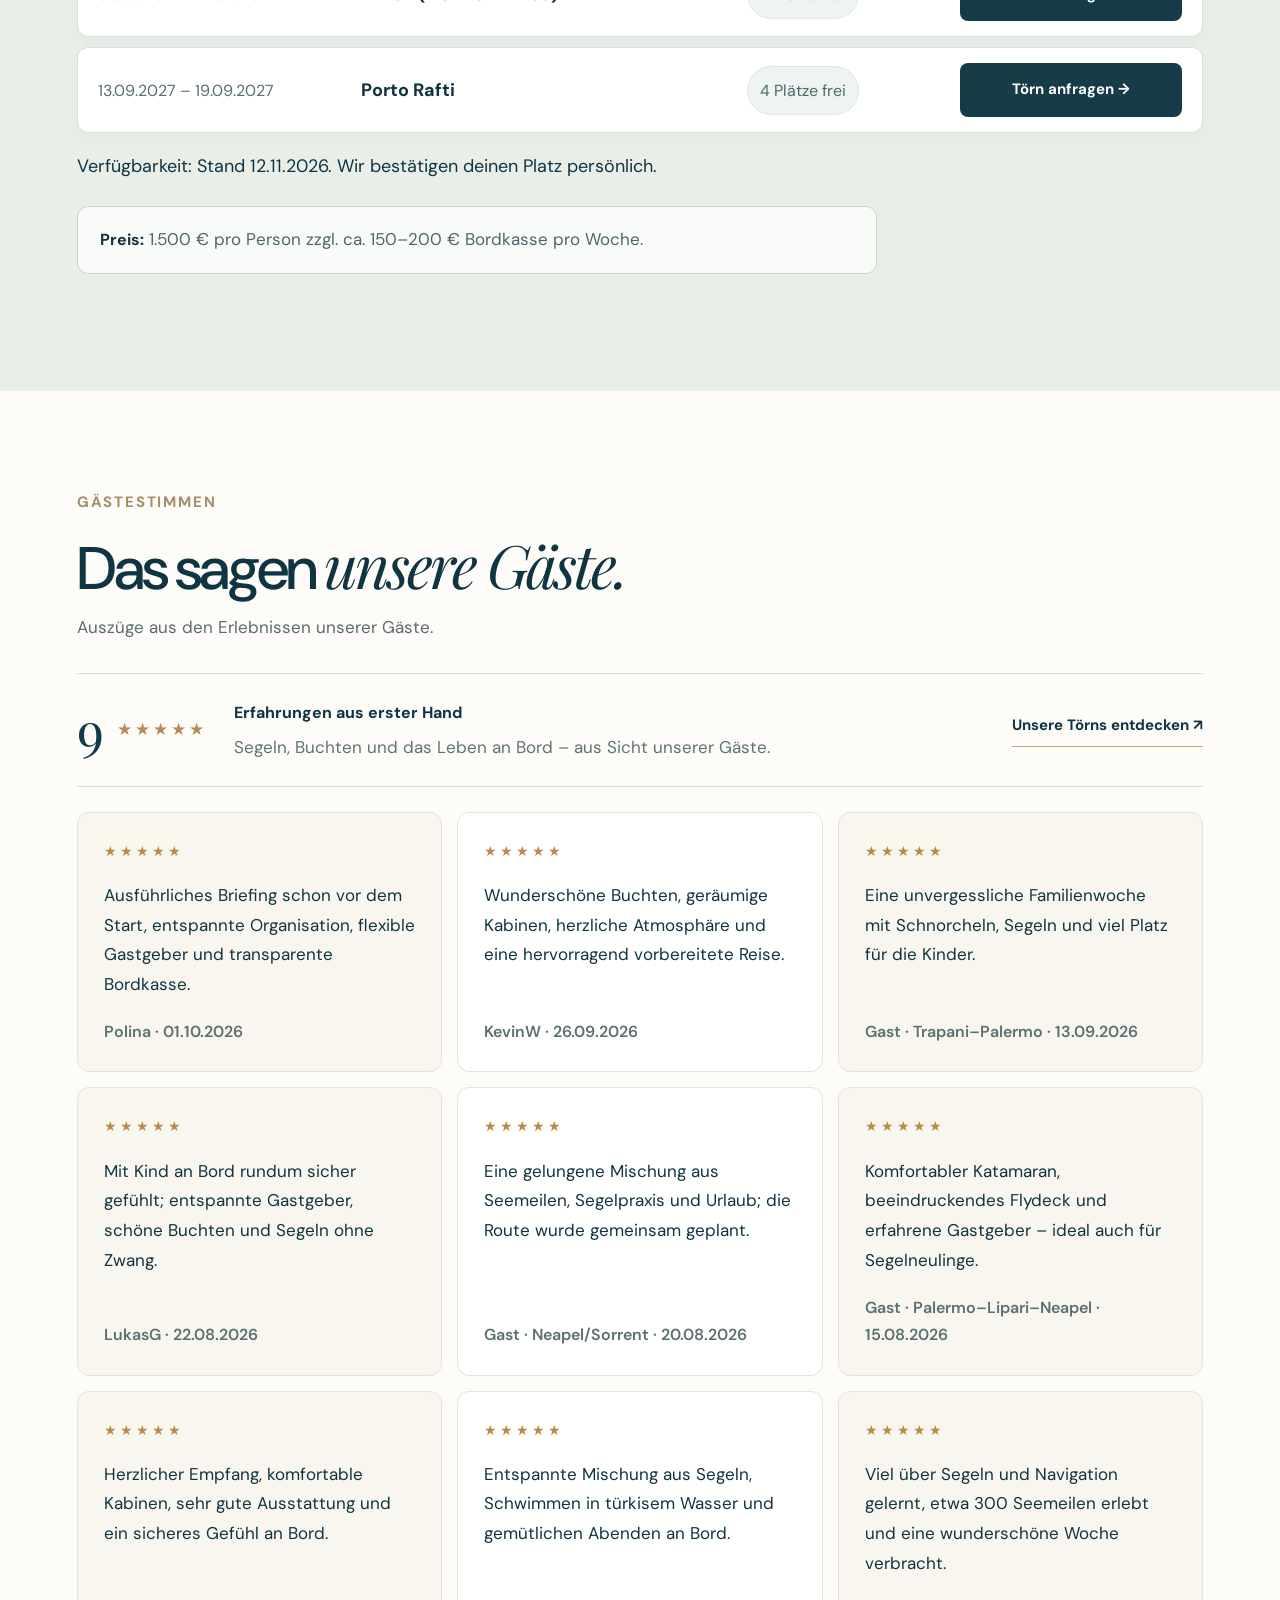
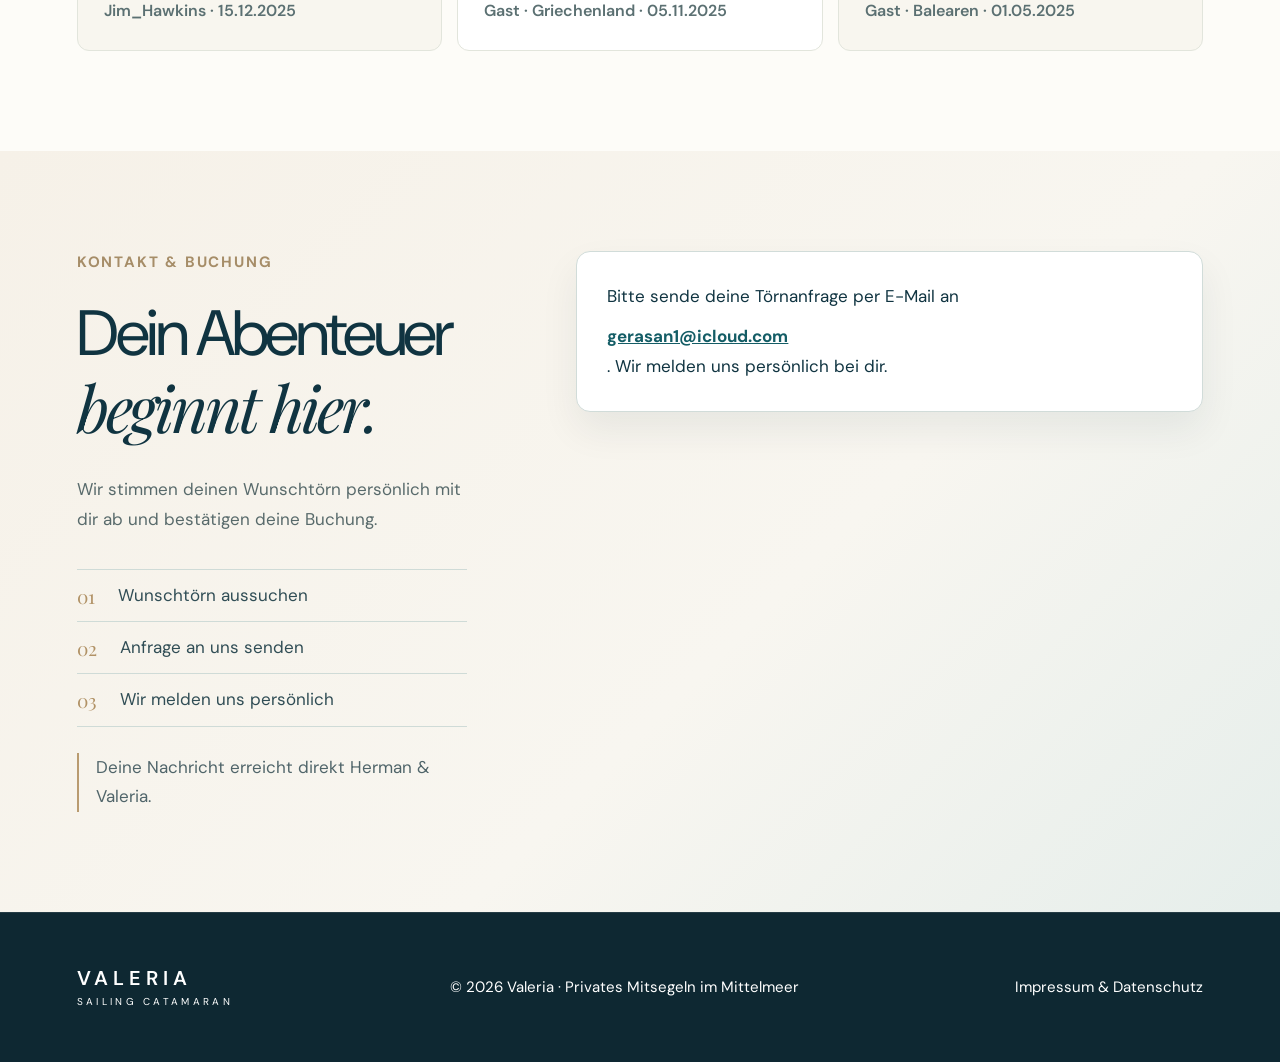
==== commit d2f05d23: "Show imported berth availability and preserve dated trip selection with destination photos" ====
--- a/index.html
+++ b/index.html
@@ -39,7 +39,7 @@
 <g transform="translate(1120 85)"><text x="0" y="-40" text-anchor="middle" font="bold 18px Georgia" fill="#ffebc2">N</text><path d="M 0 -28 L9 0 L0 26 L-9 0Z" fill="#fff4d5"/><circle r="5" fill="#0a4553"/></g>
 <rect x="48" y="818" width="620" height="32" rx="8" fill="#062f40" opacity=".92"/><text x="65" y="839" class="small-copy">Mögliche Törnetappen · Küstenlinien aus Geodaten · keine Navigationskarte</text>
 </svg><button class="map-zoom-toggle" id="mapZoomButton" type="button" aria-expanded="false" aria-label="Revierkarte vergrößern">↗ Vergrößern</button></figure><aside class="route-photo-panel" aria-label="Sehenswürdigkeiten entlang der Route"><figure class="route-destination-photo"><img id="routePhoto" width="960" height="640" alt="" decoding="async"/><figcaption><span class="section-kicker">ENTLANG UNSERER ROUTE</span><h3 id="routePhotoTitle"></h3><p id="routePhotoText"></p><p id="routePhotoError" class="route-photo-note" hidden>Das Foto ist gerade nicht verfügbar. Über die Bildquelle kannst du es ansehen.</p><p class="route-credit"><a id="routePhotoSource" target="_blank" rel="noopener">Fotoquelle</a><span id="routeCreditSeparator"> · </span><a id="routePhotoLicense" target="_blank" rel="noopener"></a></p></figcaption></figure><div class="route-controls"><button id="routePause" type="button" aria-pressed="false">Pause</button><select id="routeStop" aria-label="Station auswählen"></select></div><p class="route-photo-note">Revierfotos und eigene Aufnahmen von der Valeria. Mögliche Ziele – die tatsächliche Route richtet sich nach Törn und Wetter.</p></aside></section>
-<section class="section gallery" id="gallery"><div class="section-kicker" data-i="galleryKicker">ECHTE MOMENTE</div><div class="gallery-head"><h2 data-i="galleryTitle">Augenblicke <em>an Bord.</em></h2><p data-i="galleryIntro">Einblicke in unsere Reisen mit der Valeria.</p></div><div class="gallery-toolbar"><div aria-label="Fotogalerie filtern" class="gallery-filters" id="galleryFilters" role="group"></div><span aria-live="polite" class="gallery-count" id="galleryCount"></span></div><div class="gallery-grid" id="galleryGrid"></div><button class="gallery-more" id="galleryMore" type="button">Weitere Fotos ansehen ↓</button><p class="notice" data-i="galleryNote">Buchten, Segelmomente und das Leben an Bord.</p></section><div aria-label="Fotovorschau" aria-modal="true" class="modal" id="photoModal" role="dialog"><button aria-label="Schließen" id="closePhoto">×</button><img alt="" id="modalPhoto"/><button aria-label="Vorheriges Foto" class="photo-step" id="photoPrev" type="button">‹</button><button aria-label="Nächstes Foto" class="photo-step" id="photoNext" type="button">›</button><div class="photo-caption" id="photoCaption"></div></div><section class="section trips" id="trips"><div class="section-heading"><div><div class="section-kicker" data-i="tripsKicker">DEINE NÄCHSTE AUSZEIT</div><h2 data-i="tripsTitle">Komm mit <em>an Bord.</em></h2></div><p data-i="tripsSubtitle">Unsere Törns als Inspiration für deine Auszeit: Termine sowie Abfahrts- und Ankunftshäfen passen wir nach Absprache gerne an deine Wünsche an. Auch die Route gestalten wir gemeinsam mit dir – mit Raum für deine Lieblingsinseln und Buchten, soweit Wetter und Sicherheit es zulassen.</p></div><div class="trip-list" id="tripCards"></div><p class="notice" data-i="tripNotice">Termine und Preise für 2027. Verfügbarkeit bitte persönlich anfragen.</p></section><section class="section guest-reviews" id="reviews"><div class="section-kicker" data-i="reviewsKicker">GÄSTESTIMMEN</div><h2 data-i="reviewsTitle">Das sagen <em>unsere Gäste.</em></h2><p class="review-intro" data-i="reviewsDisclosure">Auszüge aus den Erlebnissen unserer Gäste.</p><div class="reviews-overview">
+<section class="section gallery" id="gallery"><div class="section-kicker" data-i="galleryKicker">ECHTE MOMENTE</div><div class="gallery-head"><h2 data-i="galleryTitle">Augenblicke <em>an Bord.</em></h2><p data-i="galleryIntro">Einblicke in unsere Reisen mit der Valeria.</p></div><div class="gallery-toolbar"><div aria-label="Fotogalerie filtern" class="gallery-filters" id="galleryFilters" role="group"></div><span aria-live="polite" class="gallery-count" id="galleryCount"></span></div><div class="gallery-grid" id="galleryGrid"></div><button class="gallery-more" id="galleryMore" type="button">Weitere Fotos ansehen ↓</button><p class="notice" data-i="galleryNote">Buchten, Segelmomente und das Leben an Bord.</p></section><div aria-label="Fotovorschau" aria-modal="true" class="modal" id="photoModal" role="dialog"><button aria-label="Schließen" id="closePhoto">×</button><img alt="" id="modalPhoto"/><button aria-label="Vorheriges Foto" class="photo-step" id="photoPrev" type="button">‹</button><button aria-label="Nächstes Foto" class="photo-step" id="photoNext" type="button">›</button><div class="photo-caption" id="photoCaption"></div></div><section class="section trips" id="trips"><div class="section-heading"><div><div class="section-kicker" data-i="tripsKicker">DEINE NÄCHSTE AUSZEIT</div><h2 data-i="tripsTitle">Komm mit <em>an Bord.</em></h2></div><p data-i="tripsSubtitle">Unsere Törns als Inspiration für deine Auszeit: Termine sowie Abfahrts- und Ankunftshäfen passen wir nach Absprache gerne an deine Wünsche an. Auch die Route gestalten wir gemeinsam mit dir – mit Raum für deine Lieblingsinseln und Buchten, soweit Wetter und Sicherheit es zulassen.</p></div><div class="trip-list" id="tripCards"></div><p class="availability-updated" data-i="availabilityUpdated">Verfügbarkeit: Stand 12.11.2026. Wir bestätigen deinen Platz persönlich.</p><p class="notice" data-i="tripNotice">Termine und Preise für 2027. Verfügbarkeit bitte persönlich anfragen.</p></section><section class="section guest-reviews" id="reviews"><div class="section-kicker" data-i="reviewsKicker">GÄSTESTIMMEN</div><h2 data-i="reviewsTitle">Das sagen <em>unsere Gäste.</em></h2><p class="review-intro" data-i="reviewsDisclosure">Auszüge aus den Erlebnissen unserer Gäste.</p><div class="reviews-overview">
 <div aria-hidden="true" class="reviews-score"><span>9</span><span class="stars">★★★★★</span></div>
 <div class="reviews-overview-copy"><strong data-i="reviewsSignal">Echte Erfahrungen von Mitseglern</strong><p data-i="reviewsSignalText">Segeln, Buchten und das Leben an Bord – aus Sicht unserer Gäste.</p></div>
 <a class="text-link" data-i="reviewsCta" href="#trips">Törns entdecken ↗</a>
@@ -47,7 +47,7 @@
 <div><span>01</span><p data-i="bookStep1">Wunschtörn aussuchen</p></div>
 <div><span>02</span><p data-i="bookStep2">Anfrage an uns senden</p></div>
 <div><span>03</span><p data-i="bookStep3">Wir melden uns persönlich</p></div>
-</div><div class="contact-personal"><span class="small-accent"></span><p data-i="contactPersonal">Deine Nachricht erreicht direkt Herman & Valeria.</p></div></div><div class="booking-info" hidden="" id="bookingInfo">Bitte sende deine Törnanfrage per E-Mail an <a href="mailto:gerasan1@icloud.com">gerasan1@icloud.com</a>. Wir melden uns persönlich bei dir.</div><form id="requestForm"><div class="form-intro"><span class="form-eyebrow" data-i="formEyebrow">DEINE ANFRAGE</span><h3 data-i="formHeading">Wir freuen uns auf dich.</h3><p data-i="formSubline">Ganz unkompliziert und ohne Benutzerkonto.</p></div><details class="booking-terms"><summary data-i="bookingTermsTitle">Buchung, Bezahlung &amp; Rücktritt</summary><p data-i="paymentText">Nach persönlicher Bestätigung: 50 % Anzahlung, Restzahlung 14 Tage vor dem Törn; bei kurzfristigen Buchungen volle Zahlung.</p><p data-i="cancelText">Bei Rücktritt eines Mitseglers sehen unsere Vereinbarungen den vollen Törnbeitrag vor; bei Absage durch uns erstatten wir bereits gezahlte Beiträge.</p></details><p class="booking-disclaimer" data-i="formDisclaimer">Unverbindliche Anfrage oder Buchungswunsch – keine sofortige Buchungsbestätigung und keine Zahlung beim Absenden.</p><label data-i="formName">Dein Name</label><input autocomplete="name" maxlength="120" name="name" required=""/><label data-i="formEmail">E-Mail-Adresse</label><input autocomplete="email" maxlength="200" name="email" required="" type="email"/><label data-i="formTrip">Gewünschter Törn</label><select id="tripSelect" name="trip_id" required=""></select><label data-i="formGuests">Anzahl Gäste</label><select name="guests" required=""><option value="1">1</option><option value="2">2</option><option value="3">3</option><option value="4">4</option></select><label data-i="formType">Art der Anfrage</label><select name="kind"><option data-i="formInquiry" value="inquiry">Unverbindliche Anfrage</option><option data-i="formBooking" disabled="" value="booking">Buchungsanfrage</option></select><label data-i="formMessage">Deine Nachricht</label><textarea maxlength="3000" name="message" rows="4"></textarea><label class="check" id="bookingAckLabel" style="display:none"><input name="booking_ack" type="checkbox"/><span id="bookingAckText">Ich habe die <a href="legal.html" rel="noopener" target="_blank">Mitsegelregeln</a> gelesen und gebe ein verbindliches Buchungsangebot ab. Mein Platz ist erst nach eurer Annahme gebucht.</span></label><label class="check"><input name="privacy" required="" type="checkbox"/><span data-i="formPrivacy">Ich habe die <a href="legal.html" rel="noopener" target="_blank">Datenschutzhinweise</a> gelesen und möchte, dass meine Angaben zur Anfrage bearbeitet werden.</span></label><input aria-hidden="true" aria-label="Leave blank" autocomplete="off" name="website" style="position:absolute;left:-9999px" tabindex="-1"/><button class="btn btn-dark" data-i="formSend" id="requestSubmit" type="submit">Anfrage senden ↗</button><p id="formStatus" role="status"></p></form></section></main><footer><div class="logo">VALERIA<span>SAILING CATAMARAN</span></div><div>© <span id="year"></span> Valeria · <span data-i="footer">Privates Mitsegeln im Mittelmeer</span></div><div><a data-i="legal" href="legal.html">Impressum &amp; Datenschutz</a></div></footer><script src="app.js"></script><script src="gallery.js"></script><script defer="True" src="ui.js"></script><script src="route-photos.js"></script><script>
+</div><div class="contact-personal"><span class="small-accent"></span><p data-i="contactPersonal">Deine Nachricht erreicht direkt Herman & Valeria.</p></div><div id="selectedTripPreview" class="selected-trip-preview" hidden aria-live="polite"></div></div><div class="booking-info" hidden="" id="bookingInfo">Bitte sende deine Törnanfrage per E-Mail an <a href="mailto:gerasan1@icloud.com">gerasan1@icloud.com</a>. Wir melden uns persönlich bei dir.</div><form id="requestForm"><div class="form-intro"><span class="form-eyebrow" data-i="formEyebrow">DEINE ANFRAGE</span><h3 data-i="formHeading">Wir freuen uns auf dich.</h3><p data-i="formSubline">Ganz unkompliziert und ohne Benutzerkonto.</p></div><details class="booking-terms"><summary data-i="bookingTermsTitle">Buchung, Bezahlung &amp; Rücktritt</summary><p data-i="paymentText">Nach persönlicher Bestätigung: 50 % Anzahlung, Restzahlung 14 Tage vor dem Törn; bei kurzfristigen Buchungen volle Zahlung.</p><p data-i="cancelText">Bei Rücktritt eines Mitseglers sehen unsere Vereinbarungen den vollen Törnbeitrag vor; bei Absage durch uns erstatten wir bereits gezahlte Beiträge.</p></details><p class="booking-disclaimer" data-i="formDisclaimer">Unverbindliche Anfrage oder Buchungswunsch – keine sofortige Buchungsbestätigung und keine Zahlung beim Absenden.</p><label data-i="formName">Dein Name</label><input autocomplete="name" maxlength="120" name="name" required=""/><label data-i="formEmail">E-Mail-Adresse</label><input autocomplete="email" maxlength="200" name="email" required="" type="email"/><label data-i="formTrip">Gewünschter Törn</label><select id="tripSelect" name="trip_id" required=""></select><label data-i="formGuests">Anzahl Gäste</label><select name="guests" required=""><option value="1">1</option><option value="2">2</option><option value="3">3</option><option value="4">4</option></select><label data-i="formType">Art der Anfrage</label><select name="kind"><option data-i="formInquiry" value="inquiry">Unverbindliche Anfrage</option><option data-i="formBooking" disabled="" value="booking">Buchungsanfrage</option></select><label data-i="formMessage">Deine Nachricht</label><textarea maxlength="3000" name="message" rows="4"></textarea><label class="check" id="bookingAckLabel" style="display:none"><input name="booking_ack" type="checkbox"/><span id="bookingAckText">Ich habe die <a href="legal.html" rel="noopener" target="_blank">Mitsegelregeln</a> gelesen und gebe ein verbindliches Buchungsangebot ab. Mein Platz ist erst nach eurer Annahme gebucht.</span></label><label class="check"><input name="privacy" required="" type="checkbox"/><span data-i="formPrivacy">Ich habe die <a href="legal.html" rel="noopener" target="_blank">Datenschutzhinweise</a> gelesen und möchte, dass meine Angaben zur Anfrage bearbeitet werden.</span></label><input aria-hidden="true" aria-label="Leave blank" autocomplete="off" name="website" style="position:absolute;left:-9999px" tabindex="-1"/><button class="btn btn-dark" data-i="formSend" id="requestSubmit" type="submit">Anfrage senden ↗</button><p id="formStatus" role="status"></p></form></section></main><footer><div class="logo">VALERIA<span>SAILING CATAMARAN</span></div><div>© <span id="year"></span> Valeria · <span data-i="footer">Privates Mitsegeln im Mittelmeer</span></div><div><a data-i="legal" href="legal.html">Impressum &amp; Datenschutz</a></div></footer><script src="app.js"></script><script src="gallery.js"></script><script defer="True" src="ui.js"></script><script src="route-photos.js"></script><script src="trip-preview.js"></script><script>
 (function(){
   const svg=document.querySelector('#ionian-map');
   if(!svg)return;
--- a/styles.css
+++ b/styles.css
@@ -283,3 +283,20 @@
  #experience .stats strong{font-size:30px}
  #experience .stats span{font-size:11px}
 }
+
+/* Selected voyage beside the enquiry form. */
+.trip-row:not(.is-full){cursor:pointer}
+.trip-row.is-full{opacity:.65}
+.trip-row.is-full .trip-action{cursor:default}
+.selected-trip-preview{margin-top:28px;border-top:1px solid #c6d3d4;padding-top:24px;min-width:0}
+.selected-trip-preview[hidden]{display:none}
+.selected-trip-preview h3{font-size:24px;line-height:1.3;margin:0 0 8px}
+.selected-trip-preview .selected-trip-dates{font-size:16px;margin:0 0 20px;font-weight:600}
+.selected-trip-pictures{display:grid;grid-template-columns:1fr 1fr;gap:14px}
+.selected-trip-pictures figure{margin:0;min-width:0}
+.selected-trip-pictures img{display:block;width:100%;height:180px;object-fit:cover;border-radius:12px}
+.selected-trip-pictures figcaption{font-size:12px;line-height:1.5;margin-top:8px;overflow-wrap:anywhere}
+.selected-trip-pictures figcaption span{display:block;font-weight:600;font-size:14px}
+.selected-trip-pictures figcaption a{display:block;color:inherit;text-decoration:underline}
+.selected-trip-preview .selected-trip-note{font-size:14px;line-height:1.6;margin-top:16px}
+@media(max-width:540px){.selected-trip-pictures img{height:140px}.selected-trip-preview h3{font-size:22px}}
